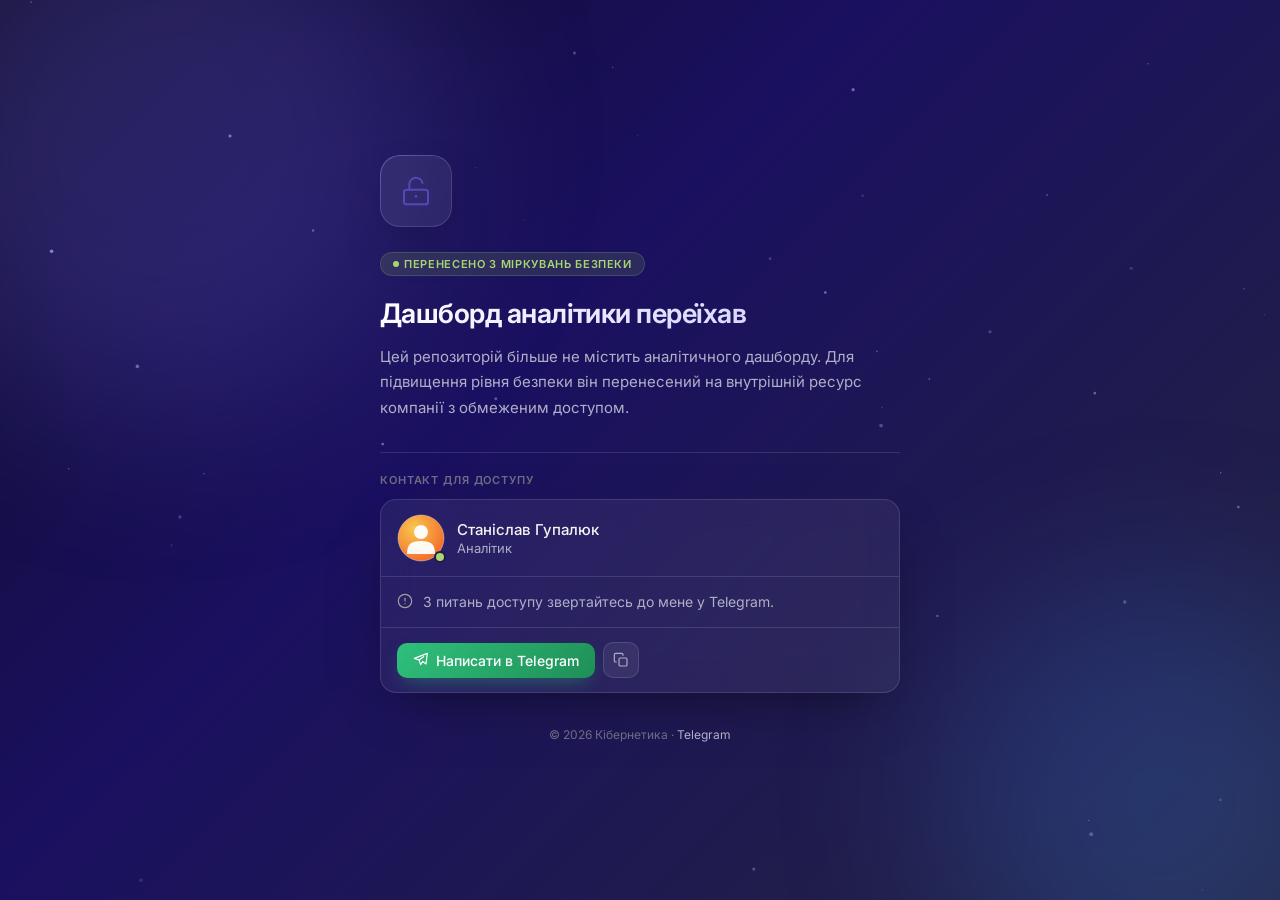
==== index.html @ 585a3555 "Split project into index.html, styles.css, main.js; improve visuals Add particle background, entranc" ====
<!DOCTYPE html>
<html lang="uk">
<head>
  <meta charset="UTF-8" />
  <meta name="viewport" content="width=device-width, initial-scale=1.0" />
  <title>Кібернетика — Аналітичний дашборд</title>
  <meta name="description" content="Аналітичний дашборд перенесено на внутрішній ресурс компанії з обмеженим доступом. З питань доступу звертайтесь у Telegram." />
  <meta property="og:title" content="Кібернетика — Аналітичний дашборд" />
  <meta property="og:description" content="Дашборд перенесено з міркувань безпеки. Контакт для доступу — у Telegram." />
  <meta property="og:type" content="website" />
  <meta name="theme-color" content="#1a1060" />
  <link rel="icon" href="data:image/svg+xml,%3Csvg xmlns='http://www.w3.org/2000/svg' viewBox='0 0 24 24' fill='none' stroke='%237c6ff7' stroke-width='2' stroke-linecap='round' stroke-linejoin='round'%3E%3Crect x='3' y='11' width='18' height='11' rx='2'/%3E%3Cpath d='M7 11V7a5 5 0 0 1 9.9-1'/%3E%3Ccircle cx='12' cy='16' r='1' fill='%237c6ff7' stroke='none'/%3E%3C/svg%3E" />
  <link rel="preconnect" href="https://fonts.googleapis.com" />
  <link rel="preconnect" href="https://fonts.gstatic.com" crossorigin />
  <link href="https://fonts.googleapis.com/css2?family=Inter:wght@400;500;600;700&display=swap" rel="stylesheet" />
  <link rel="stylesheet" href="styles.css" />
</head>
<body>
  <canvas id="bg-canvas" aria-hidden="true"></canvas>

  <div class="page">

    <div class="icon-wrap reveal">
      <svg width="32" height="32" viewBox="0 0 24 24" fill="none" stroke="#534ab7" stroke-width="1.5" stroke-linecap="round" stroke-linejoin="round">
        <rect x="3" y="11" width="18" height="11" rx="2"/>
        <path d="M7 11V7a5 5 0 0 1 9.9-1"/>
        <circle cx="12" cy="16" r="1" fill="#534ab7" stroke="none"/>
      </svg>
    </div>

    <div class="badge reveal">
      <span class="pulse-dot" aria-hidden="true"></span>
      Перенесено з міркувань безпеки
    </div>

    <h1 class="reveal">Дашборд аналітики переїхав</h1>

    <p class="description reveal">
      Цей репозиторій більше не містить аналітичного дашборду.
      Для підвищення рівня безпеки він перенесений на внутрішній ресурс компанії
      з обмеженим доступом.
    </p>

    <hr class="divider reveal" />

    <p class="section-label reveal">Контакт для доступу</p>

    <div class="card reveal">
      <div class="card-row">
        <div class="avatar">
          <svg width="48" height="48" viewBox="0 0 48 48" xmlns="http://www.w3.org/2000/svg">
            <defs>
              <radialGradient id="av-bg" cx="35%" cy="30%" r="70%">
                <stop offset="0%" stop-color="#f9c74f"/>
                <stop offset="100%" stop-color="#f3722c"/>
              </radialGradient>
            </defs>
            <circle cx="24" cy="24" r="23" fill="url(#av-bg)"/>
            <circle cx="24" cy="24" r="23" fill="none" stroke="rgba(255,255,255,0.35)" stroke-width="1"/>
            <!-- голова -->
            <circle cx="24" cy="18" r="7" fill="white" fill-opacity="0.95"/>
            <!-- тело -->
            <path d="M10 40 C10 30 14 27 24 27 C34 27 38 30 38 40" fill="white" fill-opacity="0.95"/>
          </svg>
          <span class="status-dot" aria-hidden="true" title="Онлайн"></span>
        </div>
        <div>
          <div class="card-row-name">Станіслав Гупалюк</div>
          <div class="card-row-sub">Аналітик</div>
        </div>
      </div>
      <div class="card-row">
        <div class="card-info">
          <svg width="16" height="16" viewBox="0 0 24 24" fill="none" stroke="#a0a09a" stroke-width="1.75" stroke-linecap="round" stroke-linejoin="round">
            <circle cx="12" cy="12" r="10"/>
            <line x1="12" y1="8" x2="12" y2="12"/>
            <line x1="12" y1="16" x2="12.01" y2="16"/>
          </svg>
          <p>З питань доступу звертайтесь до мене у Telegram.</p>
        </div>
      </div>
      <div class="card-row">
        <div class="actions-row">
          <a class="tg-link" href="https://t.me/+380636496923" target="_blank" rel="noopener">
            <svg width="16" height="16" viewBox="0 0 24 24" fill="none" stroke="currentColor" stroke-width="1.75" stroke-linecap="round" stroke-linejoin="round">
              <path d="M21.5 2L2 9.5l7 2.5 2.5 7 3-5 5 4z"/>
              <line x1="9" y1="12" x2="16" y2="7"/>
            </svg>
            Написати в Telegram
          </a>
          <button class="copy-btn" id="copyBtn" type="button" data-copy="https://t.me/+380636496923" aria-label="Скопіювати посилання на Telegram" title="Скопіювати посилання">
            <svg width="16" height="16" viewBox="0 0 24 24" fill="none" stroke="currentColor" stroke-width="1.75" stroke-linecap="round" stroke-linejoin="round">
              <rect x="9" y="9" width="12" height="12" rx="2"/>
              <path d="M5 15H4a2 2 0 0 1-2-2V4a2 2 0 0 1 2-2h9a2 2 0 0 1 2 2v1"/>
            </svg>
          </button>
        </div>
      </div>
    </div>

    <p class="footer reveal">
      © <span id="year"></span> Кібернетика · <a href="https://t.me/+380636496923" target="_blank" rel="noopener">Telegram</a>
    </p>

  </div>

  <div class="toast" id="toast" role="status" aria-live="polite"></div>

  <script src="main.js"></script>
</body>
</html>
---- styles.css ----
*, *::before, *::after { box-sizing: border-box; margin: 0; padding: 0; }

:root {
  --bg: transparent;
  --surface: rgba(255,255,255,0.07);
  --surface-hover: rgba(255,255,255,0.1);
  --border: rgba(255,255,255,0.12);
  --border-strong: rgba(255,255,255,0.2);
  --text-primary: #f5f4ef;
  --text-secondary: #b0afc8;
  --text-muted: #6e6d85;
  --green-bg: rgba(151, 196, 89, 0.15);
  --green-text: #a8d672;
  --blue-bg: rgba(133, 183, 235, 0.15);
  --blue-text: #85b7eb;
  --accent: #7c6ff7;
  --accent-2: #3b82f6;
  --shadow: 0 20px 50px -20px rgba(0,0,0,0.5);
}

html {
  scroll-behavior: smooth;
}

body {
  font-family: 'Inter', -apple-system, BlinkMacSystemFont, 'Segoe UI', system-ui, sans-serif;
  background: #0f0c29;
  background: linear-gradient(135deg, #0f0c29 0%, #1a1060 40%, #24243e 100%);
  color: var(--text-primary);
  min-height: 100vh;
  display: flex;
  align-items: center;
  justify-content: center;
  padding: 2rem 1rem;
  position: relative;
  overflow-x: hidden;
}

::selection {
  background: var(--accent);
  color: #fff;
}

/* Scrollbar */
::-webkit-scrollbar { width: 10px; }
::-webkit-scrollbar-track { background: transparent; }
::-webkit-scrollbar-thumb {
  background: rgba(255,255,255,0.15);
  border-radius: 10px;
}
::-webkit-scrollbar-thumb:hover { background: rgba(255,255,255,0.25); }

/* Particle canvas background */
#bg-canvas {
  position: fixed;
  inset: 0;
  width: 100%;
  height: 100%;
  z-index: 0;
  pointer-events: none;
}

body::before, body::after {
  content: '';
  position: fixed;
  border-radius: 50%;
  filter: blur(90px);
  opacity: 0.22;
  animation: float 14s ease-in-out infinite alternate;
  pointer-events: none;
  z-index: 0;
}
body::before {
  width: 560px; height: 560px;
  background: #7c6ff7;
  top: -140px; left: -120px;
}
body::after {
  width: 440px; height: 440px;
  background: #3b82f6;
  bottom: -120px; right: -100px;
  animation-delay: -7s;
}

@keyframes float {
  from { transform: translate(0, 0) scale(1); }
  to   { transform: translate(30px, 20px) scale(1.1); }
}

.page {
  width: 100%;
  max-width: 520px;
  position: relative;
  z-index: 1;
}

/* Reveal-on-load animation */
.reveal {
  opacity: 0;
  transform: translateY(14px);
  animation: reveal-in 0.7s cubic-bezier(0.16, 1, 0.3, 1) forwards;
}
@keyframes reveal-in {
  to { opacity: 1; transform: translateY(0); }
}

.tg-link {
  display: inline-flex;
  align-items: center;
  gap: 7px;
  font-size: 14px;
  font-weight: 500;
  color: #fff;
  text-decoration: none;
  background: #29a86e;
  background: linear-gradient(135deg, #2fc07c 0%, #1f8f57 100%);
  border-radius: 10px;
  padding: 9px 16px;
  transition: transform 0.15s ease, box-shadow 0.15s ease, opacity 0.15s ease;
  box-shadow: 0 8px 20px -8px rgba(41, 168, 110, 0.6);
}
.tg-link:hover {
  transform: translateY(-1px);
  box-shadow: 0 10px 24px -8px rgba(41, 168, 110, 0.75);
}
.tg-link:active { transform: translateY(0); }

.actions-row {
  display: flex;
  align-items: center;
  gap: 8px;
}

.copy-btn {
  display: inline-flex;
  align-items: center;
  justify-content: center;
  width: 36px;
  height: 36px;
  border-radius: 10px;
  border: 1px solid var(--border);
  background: var(--surface);
  color: var(--text-secondary);
  cursor: pointer;
  transition: background 0.15s ease, color 0.15s ease, transform 0.15s ease, border-color 0.15s ease;
}
.copy-btn:hover {
  background: var(--surface-hover);
  color: var(--text-primary);
  border-color: var(--border-strong);
}
.copy-btn:active { transform: scale(0.94); }
.copy-btn svg { display: block; }
.copy-btn.copied { color: var(--green-text); border-color: rgba(168, 214, 114, 0.4); }

/* Icon */
.icon-wrap {
  width: 72px;
  height: 72px;
  border-radius: 20px;
  background: var(--surface);
  border: 1px solid var(--border);
  display: flex;
  align-items: center;
  justify-content: center;
  margin-bottom: 1.5rem;
  box-shadow: var(--shadow);
  position: relative;
}
.icon-wrap::after {
  content: '';
  position: absolute;
  inset: -1px;
  border-radius: 20px;
  padding: 1px;
  background: linear-gradient(135deg, rgba(124,111,247,0.5), transparent 60%);
  -webkit-mask: linear-gradient(#fff 0 0) content-box, linear-gradient(#fff 0 0);
  -webkit-mask-composite: xor;
  mask-composite: exclude;
  pointer-events: none;
}
.icon-wrap svg { display: block; }

/* Badge */
.badge {
  display: inline-flex;
  align-items: center;
  gap: 5px;
  font-size: 11px;
  font-weight: 600;
  letter-spacing: 0.06em;
  text-transform: uppercase;
  color: var(--green-text);
  background: var(--green-bg);
  border: 1px solid rgba(168, 214, 114, 0.18);
  border-radius: 20px;
  padding: 4px 12px;
  margin-bottom: 1.25rem;
}
.badge svg { flex-shrink: 0; }
.badge .pulse-dot {
  width: 6px;
  height: 6px;
  border-radius: 50%;
  background: var(--green-text);
  box-shadow: 0 0 0 rgba(168, 214, 114, 0.6);
  animation: pulse 2s infinite;
  flex-shrink: 0;
}
@keyframes pulse {
  0%   { box-shadow: 0 0 0 0 rgba(168, 214, 114, 0.55); }
  70%  { box-shadow: 0 0 0 6px rgba(168, 214, 114, 0); }
  100% { box-shadow: 0 0 0 0 rgba(168, 214, 114, 0); }
}

h1 {
  font-size: 27px;
  font-weight: 650;
  line-height: 1.3;
  letter-spacing: -0.02em;
  color: var(--text-primary);
  margin-bottom: 0.75rem;
  background: linear-gradient(135deg, #ffffff 0%, #c9c6ff 100%);
  -webkit-background-clip: text;
  background-clip: text;
  -webkit-text-fill-color: transparent;
}

.description {
  font-size: 15px;
  line-height: 1.7;
  color: var(--text-secondary);
  margin-bottom: 2rem;
}

/* Divider */
.divider {
  border: none;
  border-top: 1px solid var(--border);
  margin-bottom: 1.25rem;
}

.section-label {
  font-size: 11px;
  font-weight: 600;
  letter-spacing: 0.08em;
  text-transform: uppercase;
  color: var(--text-muted);
  margin-bottom: 0.75rem;
}

/* Contact card */
.card {
  background: rgba(255,255,255,0.06);
  border: 1px solid rgba(255,255,255,0.12);
  border-radius: 16px;
  overflow: hidden;
  backdrop-filter: blur(16px);
  -webkit-backdrop-filter: blur(16px);
  box-shadow: var(--shadow);
  transition: border-color 0.2s ease, transform 0.2s ease;
}
.card:hover {
  border-color: var(--border-strong);
}

.card-row {
  display: flex;
  align-items: center;
  gap: 12px;
  padding: 14px 16px;
  border-bottom: 1px solid var(--border);
}
.card-row:last-child { border-bottom: none; }

.avatar {
  width: 48px;
  height: 48px;
  border-radius: 50%;
  background: transparent;
  font-size: 13px;
  font-weight: 600;
  display: flex;
  align-items: center;
  justify-content: center;
  flex-shrink: 0;
  position: relative;
}
.avatar .status-dot {
  position: absolute;
  bottom: -1px;
  right: -1px;
  width: 12px;
  height: 12px;
  border-radius: 50%;
  background: var(--green-text);
  border: 2px solid #201a4a;
}

.card-row-name {
  font-size: 15px;
  font-weight: 500;
  color: var(--text-primary);
  line-height: 1.3;
}
.card-row-sub {
  font-size: 13px;
  color: var(--text-secondary);
  margin-top: 1px;
}

.card-info {
  display: flex;
  align-items: flex-start;
  gap: 10px;
}
.card-info svg { flex-shrink: 0; margin-top: 2px; }
.card-info p {
  font-size: 14px;
  line-height: 1.6;
  color: var(--text-secondary);
}

/* Footer */
.footer {
  margin-top: 2rem;
  font-size: 12px;
  color: var(--text-muted);
  text-align: center;
  line-height: 1.6;
}
.footer a {
  color: var(--text-secondary);
  text-decoration: none;
  border-bottom: 1px solid transparent;
  transition: color 0.15s ease, border-color 0.15s ease;
}
.footer a:hover {
  color: var(--text-primary);
  border-color: var(--border-strong);
}

/* Toast */
.toast {
  position: fixed;
  left: 50%;
  bottom: 28px;
  transform: translate(-50%, 16px);
  background: rgba(20, 16, 50, 0.95);
  border: 1px solid var(--border-strong);
  color: var(--text-primary);
  font-size: 13px;
  font-weight: 500;
  padding: 10px 18px;
  border-radius: 12px;
  box-shadow: var(--shadow);
  opacity: 0;
  pointer-events: none;
  transition: opacity 0.25s ease, transform 0.25s ease;
  z-index: 10;
  display: flex;
  align-items: center;
  gap: 8px;
}
.toast.visible {
  opacity: 1;
  transform: translate(-50%, 0);
}

@media (max-width: 420px) {
  h1 { font-size: 23px; }
  .description { font-size: 14px; }
}

@media (prefers-reduced-motion: reduce) {
  html { scroll-behavior: auto; }
  *, *::before, *::after {
    animation-duration: 0.001ms !important;
    animation-iteration-count: 1 !important;
    transition-duration: 0.001ms !important;
  }
}
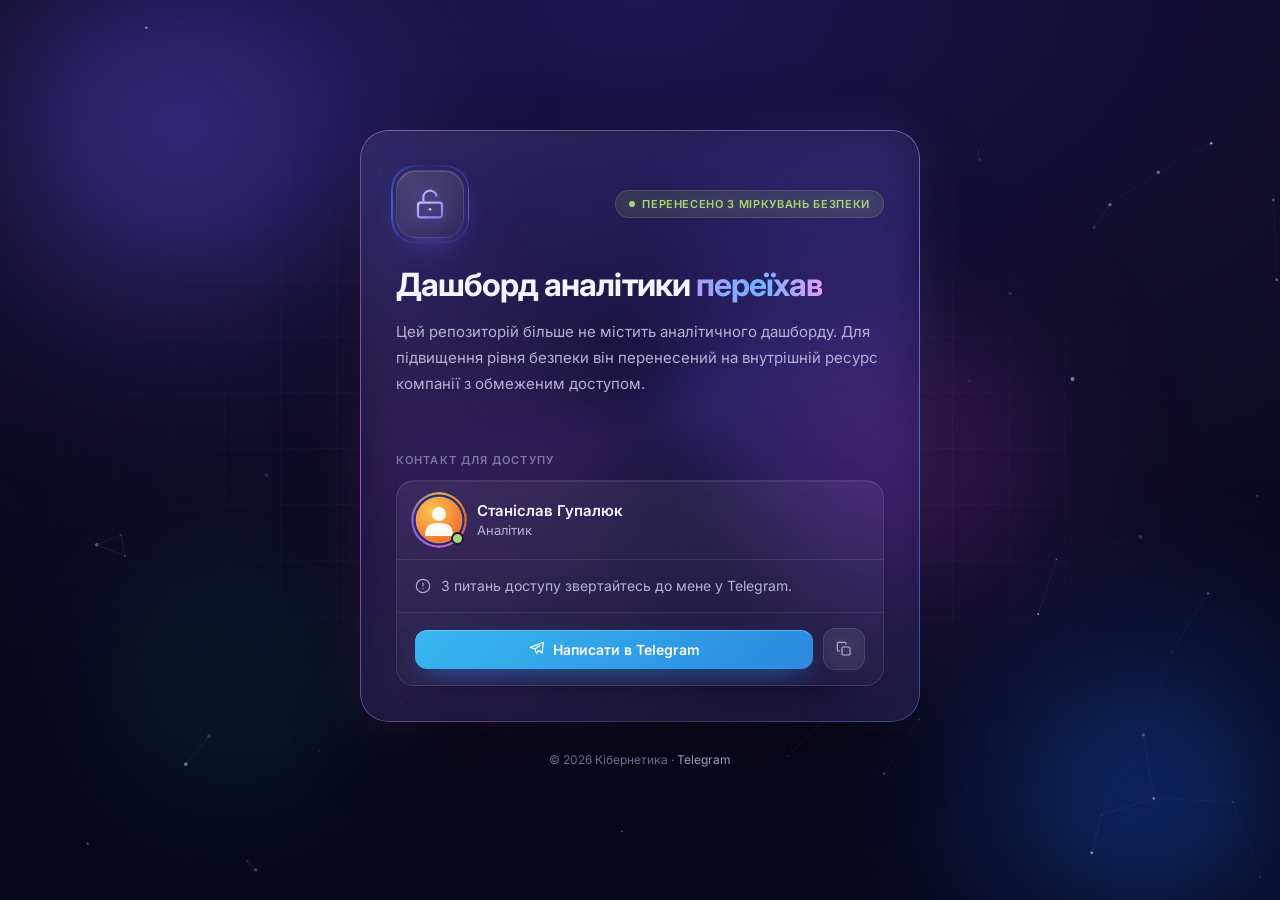
==== commit 393bd8cb: "Redesign with glassmorphism, aurora background and animations Co-Authored-By: Claude Opus 5 <noreply" ====
--- a/index.html
+++ b/index.html
@@ -8,7 +8,7 @@
   <meta property="og:title" content="Кібернетика — Аналітичний дашборд" />
   <meta property="og:description" content="Дашборд перенесено з міркувань безпеки. Контакт для доступу — у Telegram." />
   <meta property="og:type" content="website" />
-  <meta name="theme-color" content="#1a1060" />
+  <meta name="theme-color" content="#0b0920" />
   <link rel="icon" href="data:image/svg+xml,%3Csvg xmlns='http://www.w3.org/2000/svg' viewBox='0 0 24 24' fill='none' stroke='%237c6ff7' stroke-width='2' stroke-linecap='round' stroke-linejoin='round'%3E%3Crect x='3' y='11' width='18' height='11' rx='2'/%3E%3Cpath d='M7 11V7a5 5 0 0 1 9.9-1'/%3E%3Ccircle cx='12' cy='16' r='1' fill='%237c6ff7' stroke='none'/%3E%3C/svg%3E" />
   <link rel="preconnect" href="https://fonts.googleapis.com" />
   <link rel="preconnect" href="https://fonts.gstatic.com" crossorigin />
@@ -16,95 +16,126 @@
   <link rel="stylesheet" href="styles.css" />
 </head>
 <body>
+  <!-- Animated background layers -->
+  <div class="aurora" aria-hidden="true">
+    <span class="blob blob-1"></span>
+    <span class="blob blob-2"></span>
+    <span class="blob blob-3"></span>
+    <span class="blob blob-4"></span>
+  </div>
+  <div class="grid-overlay" aria-hidden="true"></div>
   <canvas id="bg-canvas" aria-hidden="true"></canvas>
+  <div class="cursor-glow" id="cursorGlow" aria-hidden="true"></div>
+  <div class="noise" aria-hidden="true"></div>
 
-  <div class="page">
+  <main class="page">
+    <div class="glass-panel reveal" id="panel">
+      <div class="panel-spotlight" aria-hidden="true"></div>
+      <div class="panel-content">
 
-    <div class="icon-wrap reveal">
-      <svg width="32" height="32" viewBox="0 0 24 24" fill="none" stroke="#534ab7" stroke-width="1.5" stroke-linecap="round" stroke-linejoin="round">
-        <rect x="3" y="11" width="18" height="11" rx="2"/>
-        <path d="M7 11V7a5 5 0 0 1 9.9-1"/>
-        <circle cx="12" cy="16" r="1" fill="#534ab7" stroke="none"/>
-      </svg>
-    </div>
+        <div class="panel-head">
+          <div class="icon-wrap reveal">
+            <span class="icon-ring" aria-hidden="true"></span>
+            <svg class="lock" width="32" height="32" viewBox="0 0 24 24" fill="none" stroke="url(#lock-grad)" stroke-width="1.6" stroke-linecap="round" stroke-linejoin="round">
+              <defs>
+                <linearGradient id="lock-grad" x1="0" y1="0" x2="1" y2="1">
+                  <stop offset="0%" stop-color="#c9c3ff"/>
+                  <stop offset="100%" stop-color="#7c6ff7"/>
+                </linearGradient>
+              </defs>
+              <rect x="3" y="11" width="18" height="11" rx="2"/>
+              <path class="lock-shackle" d="M7 11V7a5 5 0 0 1 9.9-1"/>
+              <circle cx="12" cy="16" r="1" fill="#c9c3ff" stroke="none"/>
+            </svg>
+          </div>
 
-    <div class="badge reveal">
-      <span class="pulse-dot" aria-hidden="true"></span>
-      Перенесено з міркувань безпеки
-    </div>
+          <div class="badge reveal">
+            <span class="pulse-dot" aria-hidden="true"></span>
+            Перенесено з міркувань безпеки
+          </div>
+        </div>
 
-    <h1 class="reveal">Дашборд аналітики переїхав</h1>
+        <h1 class="reveal">Дашборд аналітики <span class="gradient-text">переїхав</span></h1>
 
-    <p class="description reveal">
-      Цей репозиторій більше не містить аналітичного дашборду.
-      Для підвищення рівня безпеки він перенесений на внутрішній ресурс компанії
-      з обмеженим доступом.
-    </p>
+        <p class="description reveal">
+          Цей репозиторій більше не містить аналітичного дашборду.
+          Для підвищення рівня безпеки він перенесений на внутрішній ресурс компанії
+          з обмеженим доступом.
+        </p>
 
-    <hr class="divider reveal" />
+        <div class="divider reveal" aria-hidden="true"></div>
 
-    <p class="section-label reveal">Контакт для доступу</p>
+        <p class="section-label reveal">Контакт для доступу</p>
 
-    <div class="card reveal">
-      <div class="card-row">
-        <div class="avatar">
-          <svg width="48" height="48" viewBox="0 0 48 48" xmlns="http://www.w3.org/2000/svg">
-            <defs>
-              <radialGradient id="av-bg" cx="35%" cy="30%" r="70%">
-                <stop offset="0%" stop-color="#f9c74f"/>
-                <stop offset="100%" stop-color="#f3722c"/>
-              </radialGradient>
-            </defs>
-            <circle cx="24" cy="24" r="23" fill="url(#av-bg)"/>
-            <circle cx="24" cy="24" r="23" fill="none" stroke="rgba(255,255,255,0.35)" stroke-width="1"/>
-            <!-- голова -->
-            <circle cx="24" cy="18" r="7" fill="white" fill-opacity="0.95"/>
-            <!-- тело -->
-            <path d="M10 40 C10 30 14 27 24 27 C34 27 38 30 38 40" fill="white" fill-opacity="0.95"/>
-          </svg>
-          <span class="status-dot" aria-hidden="true" title="Онлайн"></span>
+        <div class="card reveal">
+          <div class="card-row">
+            <div class="avatar">
+              <span class="avatar-ring" aria-hidden="true"></span>
+              <svg width="48" height="48" viewBox="0 0 48 48" xmlns="http://www.w3.org/2000/svg">
+                <defs>
+                  <radialGradient id="av-bg" cx="35%" cy="30%" r="70%">
+                    <stop offset="0%" stop-color="#f9c74f"/>
+                    <stop offset="100%" stop-color="#f3722c"/>
+                  </radialGradient>
+                </defs>
+                <circle cx="24" cy="24" r="23" fill="url(#av-bg)"/>
+                <circle cx="24" cy="24" r="23" fill="none" stroke="rgba(255,255,255,0.35)" stroke-width="1"/>
+                <!-- голова -->
+                <circle cx="24" cy="18" r="7" fill="white" fill-opacity="0.95"/>
+                <!-- тело -->
+                <path d="M10 40 C10 30 14 27 24 27 C34 27 38 30 38 40" fill="white" fill-opacity="0.95"/>
+              </svg>
+              <span class="status-dot" aria-hidden="true" title="Онлайн"></span>
+            </div>
+            <div>
+              <div class="card-row-name">Станіслав Гупалюк</div>
+              <div class="card-row-sub">Аналітик</div>
+            </div>
+          </div>
+          <div class="card-row">
+            <div class="card-info">
+              <svg width="16" height="16" viewBox="0 0 24 24" fill="none" stroke="#a9a4d6" stroke-width="1.75" stroke-linecap="round" stroke-linejoin="round">
+                <circle cx="12" cy="12" r="10"/>
+                <line x1="12" y1="8" x2="12" y2="12"/>
+                <line x1="12" y1="16" x2="12.01" y2="16"/>
+              </svg>
+              <p>З питань доступу звертайтесь до мене у Telegram.</p>
+            </div>
+          </div>
+          <div class="card-row">
+            <div class="actions-row">
+              <a class="tg-link" href="https://t.me/+380636496923" target="_blank" rel="noopener">
+                <svg width="16" height="16" viewBox="0 0 24 24" fill="none" stroke="currentColor" stroke-width="1.75" stroke-linecap="round" stroke-linejoin="round">
+                  <path d="M21.5 2L2 9.5l7 2.5 2.5 7 3-5 5 4z"/>
+                  <line x1="9" y1="12" x2="16" y2="7"/>
+                </svg>
+                Написати в Telegram
+              </a>
+              <button class="copy-btn" id="copyBtn" type="button" data-copy="https://t.me/+380636496923" aria-label="Скопіювати посилання на Telegram" title="Скопіювати посилання">
+                <svg class="icon-copy" width="16" height="16" viewBox="0 0 24 24" fill="none" stroke="currentColor" stroke-width="1.75" stroke-linecap="round" stroke-linejoin="round">
+                  <rect x="9" y="9" width="12" height="12" rx="2"/>
+                  <path d="M5 15H4a2 2 0 0 1-2-2V4a2 2 0 0 1 2-2h9a2 2 0 0 1 2 2v1"/>
+                </svg>
+                <svg class="icon-check" width="16" height="16" viewBox="0 0 24 24" fill="none" stroke="currentColor" stroke-width="2" stroke-linecap="round" stroke-linejoin="round">
+                  <polyline points="20 6 9 17 4 12"/>
+                </svg>
+              </button>
+            </div>
+          </div>
         </div>
-        <div>
-          <div class="card-row-name">Станіслав Гупалюк</div>
-          <div class="card-row-sub">Аналітик</div>
-        </div>
-      </div>
-      <div class="card-row">
-        <div class="card-info">
-          <svg width="16" height="16" viewBox="0 0 24 24" fill="none" stroke="#a0a09a" stroke-width="1.75" stroke-linecap="round" stroke-linejoin="round">
-            <circle cx="12" cy="12" r="10"/>
-            <line x1="12" y1="8" x2="12" y2="12"/>
-            <line x1="12" y1="16" x2="12.01" y2="16"/>
-          </svg>
-          <p>З питань доступу звертайтесь до мене у Telegram.</p>
-        </div>
-      </div>
-      <div class="card-row">
-        <div class="actions-row">
-          <a class="tg-link" href="https://t.me/+380636496923" target="_blank" rel="noopener">
-            <svg width="16" height="16" viewBox="0 0 24 24" fill="none" stroke="currentColor" stroke-width="1.75" stroke-linecap="round" stroke-linejoin="round">
-              <path d="M21.5 2L2 9.5l7 2.5 2.5 7 3-5 5 4z"/>
-              <line x1="9" y1="12" x2="16" y2="7"/>
-            </svg>
-            Написати в Telegram
-          </a>
-          <button class="copy-btn" id="copyBtn" type="button" data-copy="https://t.me/+380636496923" aria-label="Скопіювати посилання на Telegram" title="Скопіювати посилання">
-            <svg width="16" height="16" viewBox="0 0 24 24" fill="none" stroke="currentColor" stroke-width="1.75" stroke-linecap="round" stroke-linejoin="round">
-              <rect x="9" y="9" width="12" height="12" rx="2"/>
-              <path d="M5 15H4a2 2 0 0 1-2-2V4a2 2 0 0 1 2-2h9a2 2 0 0 1 2 2v1"/>
-            </svg>
-          </button>
-        </div>
+
       </div>
     </div>
 
     <p class="footer reveal">
       © <span id="year"></span> Кібернетика · <a href="https://t.me/+380636496923" target="_blank" rel="noopener">Telegram</a>
     </p>
+  </main>
 
+  <div class="toast" id="toast" role="status" aria-live="polite">
+    <svg width="16" height="16" viewBox="0 0 24 24" fill="none" stroke="currentColor" stroke-width="2" stroke-linecap="round" stroke-linejoin="round" aria-hidden="true"><polyline points="20 6 9 17 4 12"/></svg>
+    <span class="toast-text"></span>
   </div>
-
-  <div class="toast" id="toast" role="status" aria-live="polite"></div>
 
   <script src="main.js"></script>
 </body>
--- a/styles.css
+++ b/styles.css
@@ -1,56 +1,120 @@
 *, *::before, *::after { box-sizing: border-box; margin: 0; padding: 0; }
 
+@property --angle {
+  syntax: '<angle>';
+  initial-value: 0deg;
+  inherits: false;
+}
+
 :root {
-  --bg: transparent;
-  --surface: rgba(255,255,255,0.07);
+  --bg-0: #07061a;
+  --bg-1: #0f0c29;
+  --surface: rgba(255,255,255,0.05);
   --surface-hover: rgba(255,255,255,0.1);
-  --border: rgba(255,255,255,0.12);
-  --border-strong: rgba(255,255,255,0.2);
-  --text-primary: #f5f4ef;
-  --text-secondary: #b0afc8;
-  --text-muted: #6e6d85;
-  --green-bg: rgba(151, 196, 89, 0.15);
+  --glass: rgba(22, 18, 58, 0.38);
+  --border: rgba(255,255,255,0.1);
+  --border-strong: rgba(255,255,255,0.22);
+  --text-primary: #f5f4ff;
+  --text-secondary: #b4b1d4;
+  --text-muted: #7a77a0;
+  --green-bg: rgba(151, 196, 89, 0.12);
   --green-text: #a8d672;
-  --blue-bg: rgba(133, 183, 235, 0.15);
-  --blue-text: #85b7eb;
   --accent: #7c6ff7;
   --accent-2: #3b82f6;
-  --shadow: 0 20px 50px -20px rgba(0,0,0,0.5);
-}
-
-html {
-  scroll-behavior: smooth;
-}
+  --accent-3: #d46ff7;
+  --shadow: 0 30px 80px -30px rgba(0,0,0,0.7);
+  --ease-out: cubic-bezier(0.16, 1, 0.3, 1);
+  --ease-spring: cubic-bezier(0.34, 1.56, 0.64, 1);
+}
+
+html { scroll-behavior: smooth; }
 
 body {
   font-family: 'Inter', -apple-system, BlinkMacSystemFont, 'Segoe UI', system-ui, sans-serif;
-  background: #0f0c29;
-  background: linear-gradient(135deg, #0f0c29 0%, #1a1060 40%, #24243e 100%);
+  background: var(--bg-0);
+  background: radial-gradient(120% 90% at 50% 0%, #1a1450 0%, var(--bg-1) 45%, var(--bg-0) 100%);
   color: var(--text-primary);
   min-height: 100vh;
+  min-height: 100dvh;
   display: flex;
   align-items: center;
   justify-content: center;
   padding: 2rem 1rem;
   position: relative;
   overflow-x: hidden;
-}
-
-::selection {
-  background: var(--accent);
-  color: #fff;
-}
-
-/* Scrollbar */
+  -webkit-font-smoothing: antialiased;
+}
+
+::selection { background: var(--accent); color: #fff; }
+
 ::-webkit-scrollbar { width: 10px; }
 ::-webkit-scrollbar-track { background: transparent; }
-::-webkit-scrollbar-thumb {
-  background: rgba(255,255,255,0.15);
-  border-radius: 10px;
-}
+::-webkit-scrollbar-thumb { background: rgba(255,255,255,0.15); border-radius: 10px; }
 ::-webkit-scrollbar-thumb:hover { background: rgba(255,255,255,0.25); }
 
-/* Particle canvas background */
+/* ───────── Background layers ───────── */
+
+.aurora {
+  position: fixed;
+  inset: 0;
+  z-index: 0;
+  overflow: hidden;
+  pointer-events: none;
+  filter: blur(80px) saturate(140%);
+}
+.blob {
+  position: absolute;
+  border-radius: 50%;
+  opacity: 0.5;
+  mix-blend-mode: screen;
+  will-change: transform;
+}
+.blob-1 {
+  width: 46vmax; height: 46vmax;
+  background: radial-gradient(circle, #6d5ef5 0%, transparent 65%);
+  top: -14vmax; left: -10vmax;
+  animation: drift-1 22s ease-in-out infinite alternate;
+}
+.blob-2 {
+  width: 40vmax; height: 40vmax;
+  background: radial-gradient(circle, #2f6ff0 0%, transparent 65%);
+  bottom: -14vmax; right: -10vmax;
+  animation: drift-2 26s ease-in-out infinite alternate;
+}
+.blob-3 {
+  width: 30vmax; height: 30vmax;
+  background: radial-gradient(circle, #c05ce8 0%, transparent 65%);
+  top: 30%; left: 55%;
+  opacity: 0.35;
+  animation: drift-3 30s ease-in-out infinite alternate;
+}
+.blob-4 {
+  width: 26vmax; height: 26vmax;
+  background: radial-gradient(circle, #1fb58a 0%, transparent 65%);
+  bottom: 5%; left: 5%;
+  opacity: 0.18;
+  animation: drift-4 34s ease-in-out infinite alternate;
+}
+@keyframes drift-1 { to { transform: translate(18vw, 14vh) scale(1.15); } }
+@keyframes drift-2 { to { transform: translate(-16vw, -12vh) scale(1.2); } }
+@keyframes drift-3 { to { transform: translate(-30vw, -20vh) scale(0.85); } }
+@keyframes drift-4 { to { transform: translate(20vw, -25vh) scale(1.25); } }
+
+.grid-overlay {
+  position: fixed;
+  inset: 0;
+  z-index: 0;
+  pointer-events: none;
+  background-image:
+    linear-gradient(rgba(255,255,255,0.035) 1px, transparent 1px),
+    linear-gradient(90deg, rgba(255,255,255,0.035) 1px, transparent 1px);
+  background-size: 56px 56px;
+  -webkit-mask-image: radial-gradient(ellipse 70% 60% at 50% 50%, #000 20%, transparent 75%);
+  mask-image: radial-gradient(ellipse 70% 60% at 50% 50%, #000 20%, transparent 75%);
+  animation: grid-pan 40s linear infinite;
+}
+@keyframes grid-pan { to { background-position: 56px 56px, 56px 56px; } }
+
 #bg-canvas {
   position: fixed;
   inset: 0;
@@ -60,253 +124,352 @@
   pointer-events: none;
 }
 
-body::before, body::after {
-  content: '';
+.cursor-glow {
   position: fixed;
+  top: 0; left: 0;
+  width: 520px; height: 520px;
+  margin: -260px 0 0 -260px;
   border-radius: 50%;
-  filter: blur(90px);
-  opacity: 0.22;
-  animation: float 14s ease-in-out infinite alternate;
+  background: radial-gradient(circle, rgba(124,111,247,0.16) 0%, transparent 60%);
   pointer-events: none;
   z-index: 0;
-}
-body::before {
-  width: 560px; height: 560px;
-  background: #7c6ff7;
-  top: -140px; left: -120px;
-}
-body::after {
-  width: 440px; height: 440px;
-  background: #3b82f6;
-  bottom: -120px; right: -100px;
-  animation-delay: -7s;
-}
-
-@keyframes float {
-  from { transform: translate(0, 0) scale(1); }
-  to   { transform: translate(30px, 20px) scale(1.1); }
-}
+  opacity: 0;
+  transition: opacity 0.6s ease;
+  will-change: transform;
+}
+.cursor-glow.active { opacity: 1; }
+
+.noise {
+  position: fixed;
+  inset: 0;
+  z-index: 2;
+  pointer-events: none;
+  opacity: 0.06;
+  mix-blend-mode: overlay;
+  background-image: url("data:image/svg+xml,%3Csvg xmlns='http://www.w3.org/2000/svg' width='160' height='160'%3E%3Cfilter id='n'%3E%3CfeTurbulence type='fractalNoise' baseFrequency='0.9' numOctaves='3' stitchTiles='stitch'/%3E%3C/filter%3E%3Crect width='100%25' height='100%25' filter='url(%23n)'/%3E%3C/svg%3E");
+}
+
+/* ───────── Layout ───────── */
 
 .page {
   width: 100%;
-  max-width: 520px;
+  max-width: 560px;
   position: relative;
   z-index: 1;
-}
-
-/* Reveal-on-load animation */
-.reveal {
-  opacity: 0;
-  transform: translateY(14px);
-  animation: reveal-in 0.7s cubic-bezier(0.16, 1, 0.3, 1) forwards;
-}
-@keyframes reveal-in {
-  to { opacity: 1; transform: translateY(0); }
-}
-
-.tg-link {
-  display: inline-flex;
-  align-items: center;
-  gap: 7px;
-  font-size: 14px;
-  font-weight: 500;
-  color: #fff;
-  text-decoration: none;
-  background: #29a86e;
-  background: linear-gradient(135deg, #2fc07c 0%, #1f8f57 100%);
-  border-radius: 10px;
-  padding: 9px 16px;
-  transition: transform 0.15s ease, box-shadow 0.15s ease, opacity 0.15s ease;
-  box-shadow: 0 8px 20px -8px rgba(41, 168, 110, 0.6);
-}
-.tg-link:hover {
-  transform: translateY(-1px);
-  box-shadow: 0 10px 24px -8px rgba(41, 168, 110, 0.75);
-}
-.tg-link:active { transform: translateY(0); }
-
-.actions-row {
-  display: flex;
-  align-items: center;
-  gap: 8px;
-}
-
-.copy-btn {
-  display: inline-flex;
-  align-items: center;
-  justify-content: center;
-  width: 36px;
-  height: 36px;
-  border-radius: 10px;
-  border: 1px solid var(--border);
-  background: var(--surface);
-  color: var(--text-secondary);
-  cursor: pointer;
-  transition: background 0.15s ease, color 0.15s ease, transform 0.15s ease, border-color 0.15s ease;
-}
-.copy-btn:hover {
-  background: var(--surface-hover);
-  color: var(--text-primary);
-  border-color: var(--border-strong);
-}
-.copy-btn:active { transform: scale(0.94); }
-.copy-btn svg { display: block; }
-.copy-btn.copied { color: var(--green-text); border-color: rgba(168, 214, 114, 0.4); }
-
-/* Icon */
-.icon-wrap {
-  width: 72px;
-  height: 72px;
-  border-radius: 20px;
-  background: var(--surface);
-  border: 1px solid var(--border);
-  display: flex;
-  align-items: center;
-  justify-content: center;
-  margin-bottom: 1.5rem;
-  box-shadow: var(--shadow);
-  position: relative;
-}
-.icon-wrap::after {
+  perspective: 1400px;
+}
+
+/* ───────── Glass panel ───────── */
+
+.glass-panel {
+  --mx: 50%;
+  --my: 0%;
+  position: relative;
+  border-radius: 28px;
+  background: linear-gradient(160deg, rgba(255,255,255,0.09) 0%, rgba(255,255,255,0.02) 45%, rgba(255,255,255,0.05) 100%), var(--glass);
+  backdrop-filter: blur(28px) saturate(170%);
+  -webkit-backdrop-filter: blur(28px) saturate(170%);
+  box-shadow:
+    var(--shadow),
+    inset 0 1px 0 rgba(255,255,255,0.14),
+    inset 0 0 0 1px rgba(255,255,255,0.04);
+  transform-style: preserve-3d;
+  transition: transform 0.5s var(--ease-out);
+  will-change: transform;
+}
+
+/* Animated gradient border */
+.glass-panel::before {
   content: '';
   position: absolute;
-  inset: -1px;
-  border-radius: 20px;
+  inset: 0;
+  border-radius: inherit;
   padding: 1px;
-  background: linear-gradient(135deg, rgba(124,111,247,0.5), transparent 60%);
+  background: conic-gradient(from var(--angle),
+    rgba(255,255,255,0.08) 0deg,
+    rgba(124,111,247,0.9) 60deg,
+    rgba(59,130,246,0.6) 120deg,
+    rgba(255,255,255,0.08) 180deg,
+    rgba(212,111,247,0.7) 260deg,
+    rgba(255,255,255,0.08) 360deg);
   -webkit-mask: linear-gradient(#fff 0 0) content-box, linear-gradient(#fff 0 0);
   -webkit-mask-composite: xor;
   mask-composite: exclude;
-  pointer-events: none;
-}
-.icon-wrap svg { display: block; }
-
-/* Badge */
+  animation: spin-angle 8s linear infinite;
+  pointer-events: none;
+}
+/* Soft outer glow following the border */
+.glass-panel::after {
+  content: '';
+  position: absolute;
+  inset: -1px;
+  border-radius: inherit;
+  background: conic-gradient(from var(--angle), transparent 0deg, rgba(124,111,247,0.35) 70deg, transparent 150deg, rgba(212,111,247,0.25) 260deg, transparent 330deg);
+  filter: blur(24px);
+  opacity: 0.55;
+  z-index: -1;
+  animation: spin-angle 8s linear infinite;
+  pointer-events: none;
+}
+@keyframes spin-angle { to { --angle: 360deg; } }
+
+.panel-spotlight {
+  position: absolute;
+  inset: 0;
+  border-radius: inherit;
+  background: radial-gradient(420px circle at var(--mx) var(--my), rgba(255,255,255,0.09), transparent 45%);
+  opacity: 0;
+  transition: opacity 0.4s ease;
+  pointer-events: none;
+}
+.glass-panel:hover .panel-spotlight { opacity: 1; }
+
+.panel-content {
+  position: relative;
+  padding: 2.5rem 2.25rem 2.25rem;
+}
+
+.panel-head {
+  display: flex;
+  align-items: center;
+  justify-content: space-between;
+  gap: 1rem;
+  margin-bottom: 1.75rem;
+  flex-wrap: wrap;
+}
+
+/* ───────── Reveal ───────── */
+
+.reveal {
+  opacity: 0;
+  transform: translateY(16px) scale(0.98);
+  filter: blur(6px);
+  animation: reveal-in 0.9s var(--ease-out) forwards;
+}
+@keyframes reveal-in {
+  to { opacity: 1; transform: none; filter: blur(0); }
+}
+/* The panel itself reveals without blur so backdrop-filter stays crisp */
+.glass-panel.reveal {
+  filter: none;
+  transform: translateY(24px) scale(0.97);
+  animation-name: panel-in;
+}
+@keyframes panel-in {
+  to { opacity: 1; transform: none; }
+}
+
+/* ───────── Icon ───────── */
+
+.icon-wrap {
+  width: 68px;
+  height: 68px;
+  border-radius: 20px;
+  background: linear-gradient(145deg, rgba(255,255,255,0.1), rgba(255,255,255,0.02));
+  border: 1px solid var(--border);
+  display: flex;
+  align-items: center;
+  justify-content: center;
+  position: relative;
+  box-shadow: 0 12px 30px -12px rgba(124,111,247,0.6), inset 0 1px 0 rgba(255,255,255,0.15);
+  backdrop-filter: blur(10px);
+  -webkit-backdrop-filter: blur(10px);
+}
+.icon-ring {
+  position: absolute;
+  inset: -6px;
+  border-radius: 24px;
+  padding: 1.5px;
+  background: conic-gradient(from var(--angle), transparent 0deg, #7c6ff7 90deg, transparent 180deg, #3b82f6 270deg, transparent 360deg);
+  -webkit-mask: linear-gradient(#fff 0 0) content-box, linear-gradient(#fff 0 0);
+  -webkit-mask-composite: xor;
+  mask-composite: exclude;
+  animation: spin-angle 4s linear infinite;
+  opacity: 0.7;
+}
+.icon-wrap .lock {
+  display: block;
+  filter: drop-shadow(0 0 10px rgba(124,111,247,0.6));
+  animation: bob 4s ease-in-out infinite;
+}
+.lock-shackle {
+  transform-origin: 17px 11px;
+  transition: transform 0.5s var(--ease-spring);
+}
+.icon-wrap:hover .lock-shackle { transform: translateY(-2px) rotate(-12deg); }
+@keyframes bob {
+  0%, 100% { transform: translateY(0); }
+  50%      { transform: translateY(-3px); }
+}
+
+/* ───────── Badge ───────── */
+
 .badge {
   display: inline-flex;
   align-items: center;
-  gap: 5px;
+  gap: 7px;
   font-size: 11px;
   font-weight: 600;
   letter-spacing: 0.06em;
   text-transform: uppercase;
   color: var(--green-text);
   background: var(--green-bg);
-  border: 1px solid rgba(168, 214, 114, 0.18);
-  border-radius: 20px;
-  padding: 4px 12px;
-  margin-bottom: 1.25rem;
-}
-.badge svg { flex-shrink: 0; }
+  border: 1px solid rgba(168, 214, 114, 0.2);
+  border-radius: 999px;
+  padding: 6px 13px;
+  backdrop-filter: blur(8px);
+  -webkit-backdrop-filter: blur(8px);
+  position: relative;
+  overflow: hidden;
+}
+.badge::after {
+  content: '';
+  position: absolute;
+  top: 0; bottom: 0;
+  width: 40%;
+  left: -60%;
+  background: linear-gradient(90deg, transparent, rgba(255,255,255,0.18), transparent);
+  transform: skewX(-20deg);
+  animation: badge-shine 5s ease-in-out 1.5s infinite;
+}
+@keyframes badge-shine {
+  0%, 60% { left: -60%; }
+  100%    { left: 130%; }
+}
 .badge .pulse-dot {
   width: 6px;
   height: 6px;
   border-radius: 50%;
   background: var(--green-text);
-  box-shadow: 0 0 0 rgba(168, 214, 114, 0.6);
   animation: pulse 2s infinite;
   flex-shrink: 0;
 }
 @keyframes pulse {
   0%   { box-shadow: 0 0 0 0 rgba(168, 214, 114, 0.55); }
-  70%  { box-shadow: 0 0 0 6px rgba(168, 214, 114, 0); }
+  70%  { box-shadow: 0 0 0 7px rgba(168, 214, 114, 0); }
   100% { box-shadow: 0 0 0 0 rgba(168, 214, 114, 0); }
 }
 
+/* ───────── Typography ───────── */
+
 h1 {
-  font-size: 27px;
-  font-weight: 650;
-  line-height: 1.3;
-  letter-spacing: -0.02em;
+  font-size: 32px;
+  font-weight: 700;
+  line-height: 1.2;
+  letter-spacing: -0.03em;
   color: var(--text-primary);
-  margin-bottom: 0.75rem;
-  background: linear-gradient(135deg, #ffffff 0%, #c9c6ff 100%);
+  margin-bottom: 0.9rem;
+}
+.gradient-text {
+  background: linear-gradient(90deg, #a79dff 0%, #6fb2ff 25%, #e39bff 50%, #a79dff 75%, #6fb2ff 100%);
+  background-size: 200% auto;
   -webkit-background-clip: text;
   background-clip: text;
   -webkit-text-fill-color: transparent;
-}
+  color: transparent;
+  animation: text-flow 6s linear infinite;
+}
+@keyframes text-flow { to { background-position: -200% center; } }
 
 .description {
   font-size: 15px;
-  line-height: 1.7;
+  line-height: 1.75;
   color: var(--text-secondary);
   margin-bottom: 2rem;
 }
 
-/* Divider */
 .divider {
-  border: none;
-  border-top: 1px solid var(--border);
-  margin-bottom: 1.25rem;
+  height: 1px;
+  margin-bottom: 1.4rem;
+  background: linear-gradient(90deg, transparent, rgba(255,255,255,0.18) 20%, rgba(124,111,247,0.5) 50%, rgba(255,255,255,0.18) 80%, transparent);
+  background-size: 200% 100%;
+  animation: divider-flow 6s ease-in-out infinite alternate;
+}
+@keyframes divider-flow {
+  from { background-position: 0% 0; }
+  to   { background-position: 100% 0; }
 }
 
 .section-label {
   font-size: 11px;
   font-weight: 600;
-  letter-spacing: 0.08em;
+  letter-spacing: 0.1em;
   text-transform: uppercase;
   color: var(--text-muted);
-  margin-bottom: 0.75rem;
-}
-
-/* Contact card */
+  margin-bottom: 0.8rem;
+}
+
+/* ───────── Contact card ───────── */
+
 .card {
-  background: rgba(255,255,255,0.06);
-  border: 1px solid rgba(255,255,255,0.12);
-  border-radius: 16px;
+  background: linear-gradient(180deg, rgba(255,255,255,0.06), rgba(255,255,255,0.025));
+  border: 1px solid var(--border);
+  border-radius: 18px;
   overflow: hidden;
-  backdrop-filter: blur(16px);
-  -webkit-backdrop-filter: blur(16px);
-  box-shadow: var(--shadow);
-  transition: border-color 0.2s ease, transform 0.2s ease;
+  box-shadow: inset 0 1px 0 rgba(255,255,255,0.08), 0 16px 40px -24px rgba(0,0,0,0.6);
+  transition: border-color 0.3s ease, transform 0.4s var(--ease-out), box-shadow 0.4s ease;
 }
 .card:hover {
   border-color: var(--border-strong);
+  transform: translateY(-2px);
+  box-shadow: inset 0 1px 0 rgba(255,255,255,0.1), 0 24px 50px -24px rgba(124,111,247,0.45);
 }
 
 .card-row {
   display: flex;
   align-items: center;
-  gap: 12px;
-  padding: 14px 16px;
+  gap: 14px;
+  padding: 15px 18px;
   border-bottom: 1px solid var(--border);
-}
+  transition: background 0.25s ease;
+}
+.card-row:hover { background: rgba(255,255,255,0.03); }
 .card-row:last-child { border-bottom: none; }
 
 .avatar {
   width: 48px;
   height: 48px;
   border-radius: 50%;
-  background: transparent;
-  font-size: 13px;
-  font-weight: 600;
+  flex-shrink: 0;
+  position: relative;
   display: flex;
   align-items: center;
   justify-content: center;
-  flex-shrink: 0;
-  position: relative;
+}
+.avatar svg { position: relative; display: block; transition: transform 0.5s var(--ease-spring); }
+.card-row:hover .avatar svg { transform: scale(1.06) rotate(-4deg); }
+.avatar-ring {
+  position: absolute;
+  inset: -4px;
+  border-radius: 50%;
+  background: conic-gradient(from var(--angle), #f9c74f, #f3722c, #d46ff7, #7c6ff7, #f9c74f);
+  animation: spin-angle 5s linear infinite;
+  -webkit-mask: radial-gradient(circle, transparent 25px, #000 26px);
+  mask: radial-gradient(circle, transparent 25px, #000 26px);
+  opacity: 0.85;
 }
 .avatar .status-dot {
   position: absolute;
   bottom: -1px;
   right: -1px;
-  width: 12px;
-  height: 12px;
+  width: 13px;
+  height: 13px;
   border-radius: 50%;
   background: var(--green-text);
-  border: 2px solid #201a4a;
+  border: 2px solid #1b1644;
+  animation: pulse 2.4s infinite;
 }
 
 .card-row-name {
   font-size: 15px;
-  font-weight: 500;
+  font-weight: 600;
   color: var(--text-primary);
   line-height: 1.3;
 }
 .card-row-sub {
   font-size: 13px;
   color: var(--text-secondary);
-  margin-top: 1px;
+  margin-top: 2px;
 }
 
 .card-info {
@@ -314,16 +477,119 @@
   align-items: flex-start;
   gap: 10px;
 }
-.card-info svg { flex-shrink: 0; margin-top: 2px; }
+.card-info svg { flex-shrink: 0; margin-top: 3px; }
 .card-info p {
   font-size: 14px;
   line-height: 1.6;
   color: var(--text-secondary);
 }
 
-/* Footer */
+/* ───────── Buttons ───────── */
+
+.actions-row {
+  display: flex;
+  align-items: center;
+  gap: 10px;
+  width: 100%;
+}
+
+.tg-link {
+  position: relative;
+  overflow: hidden;
+  flex: 1;
+  display: inline-flex;
+  align-items: center;
+  justify-content: center;
+  gap: 8px;
+  font-size: 14px;
+  font-weight: 600;
+  color: #fff;
+  text-decoration: none;
+  background: #229ed9;
+  background: linear-gradient(135deg, #37b6f0 0%, #2a8ce0 50%, #6d5ef5 100%);
+  background-size: 180% 180%;
+  border-radius: 12px;
+  padding: 11px 18px;
+  box-shadow: 0 10px 28px -10px rgba(42, 140, 224, 0.75), inset 0 1px 0 rgba(255,255,255,0.25);
+  transition: transform 0.35s var(--ease-spring), box-shadow 0.3s ease, background-position 0.6s ease;
+  isolation: isolate;
+}
+.tg-link::before {
+  content: '';
+  position: absolute;
+  top: 0; bottom: 0;
+  left: -75%;
+  width: 50%;
+  background: linear-gradient(90deg, transparent, rgba(255,255,255,0.35), transparent);
+  transform: skewX(-20deg);
+  transition: left 0.7s var(--ease-out);
+  z-index: -1;
+}
+.tg-link:hover {
+  transform: translateY(-2px);
+  background-position: 100% 100%;
+  box-shadow: 0 16px 36px -10px rgba(109, 94, 245, 0.8), inset 0 1px 0 rgba(255,255,255,0.3);
+}
+.tg-link:hover::before { left: 130%; }
+.tg-link:active { transform: translateY(0) scale(0.98); }
+.tg-link svg { transition: transform 0.4s var(--ease-spring); }
+.tg-link:hover svg { transform: translate(2px, -2px) rotate(8deg); }
+.tg-link:focus-visible,
+.copy-btn:focus-visible,
+.footer a:focus-visible {
+  outline: 2px solid #a79dff;
+  outline-offset: 3px;
+}
+
+.ripple {
+  position: absolute;
+  border-radius: 50%;
+  background: rgba(255,255,255,0.45);
+  transform: scale(0);
+  animation: ripple 0.7s ease-out forwards;
+  pointer-events: none;
+}
+@keyframes ripple { to { transform: scale(4); opacity: 0; } }
+
+.copy-btn {
+  position: relative;
+  overflow: hidden;
+  display: inline-flex;
+  align-items: center;
+  justify-content: center;
+  width: 42px;
+  height: 42px;
+  flex-shrink: 0;
+  border-radius: 12px;
+  border: 1px solid var(--border);
+  background: var(--surface);
+  color: var(--text-secondary);
+  cursor: pointer;
+  backdrop-filter: blur(8px);
+  -webkit-backdrop-filter: blur(8px);
+  transition: background 0.2s ease, color 0.2s ease, transform 0.35s var(--ease-spring), border-color 0.2s ease;
+}
+.copy-btn:hover {
+  background: var(--surface-hover);
+  color: var(--text-primary);
+  border-color: var(--border-strong);
+  transform: translateY(-2px);
+}
+.copy-btn:active { transform: scale(0.92); }
+.copy-btn svg {
+  display: block;
+  position: absolute;
+  transition: transform 0.4s var(--ease-spring), opacity 0.25s ease;
+}
+.copy-btn .icon-check { opacity: 0; transform: scale(0.3) rotate(-45deg); }
+.copy-btn.copied { color: var(--green-text); border-color: rgba(168, 214, 114, 0.45); background: var(--green-bg); }
+.copy-btn.copied .icon-copy { opacity: 0; transform: scale(0.3) rotate(45deg); }
+.copy-btn.copied .icon-check { opacity: 1; transform: none; }
+
+/* ───────── Footer ───────── */
+
 .footer {
-  margin-top: 2rem;
+  margin-top: 1.75rem;
   font-size: 12px;
   color: var(--text-muted);
   text-align: center;
@@ -332,44 +598,59 @@
 .footer a {
   color: var(--text-secondary);
   text-decoration: none;
-  border-bottom: 1px solid transparent;
-  transition: color 0.15s ease, border-color 0.15s ease;
+  background: linear-gradient(currentColor, currentColor) no-repeat left bottom / 0% 1px;
+  transition: color 0.2s ease, background-size 0.35s var(--ease-out);
 }
 .footer a:hover {
   color: var(--text-primary);
-  border-color: var(--border-strong);
-}
-
-/* Toast */
+  background-size: 100% 1px;
+}
+
+/* ───────── Toast ───────── */
+
 .toast {
   position: fixed;
   left: 50%;
   bottom: 28px;
-  transform: translate(-50%, 16px);
-  background: rgba(20, 16, 50, 0.95);
+  transform: translate(-50%, 24px) scale(0.95);
+  background: rgba(30, 24, 70, 0.55);
+  backdrop-filter: blur(20px) saturate(160%);
+  -webkit-backdrop-filter: blur(20px) saturate(160%);
   border: 1px solid var(--border-strong);
   color: var(--text-primary);
   font-size: 13px;
   font-weight: 500;
-  padding: 10px 18px;
-  border-radius: 12px;
-  box-shadow: var(--shadow);
+  padding: 11px 18px;
+  border-radius: 14px;
+  box-shadow: var(--shadow), inset 0 1px 0 rgba(255,255,255,0.12);
   opacity: 0;
   pointer-events: none;
-  transition: opacity 0.25s ease, transform 0.25s ease;
+  transition: opacity 0.3s ease, transform 0.45s var(--ease-spring);
   z-index: 10;
   display: flex;
   align-items: center;
   gap: 8px;
 }
+.toast svg { color: var(--green-text); }
 .toast.visible {
   opacity: 1;
-  transform: translate(-50%, 0);
-}
-
-@media (max-width: 420px) {
-  h1 { font-size: 23px; }
+  transform: translate(-50%, 0) scale(1);
+}
+
+/* ───────── Responsive ───────── */
+
+@media (max-width: 480px) {
+  body { padding: 1.25rem 1rem; }
+  .glass-panel { border-radius: 22px; }
+  .panel-content { padding: 1.75rem 1.25rem 1.5rem; }
+  .panel-head { margin-bottom: 1.4rem; }
+  h1 { font-size: 25px; }
   .description { font-size: 14px; }
+  .card-row { padding: 14px; }
+}
+
+@media (hover: none) {
+  .panel-spotlight, .cursor-glow { display: none; }
 }
 
 @media (prefers-reduced-motion: reduce) {
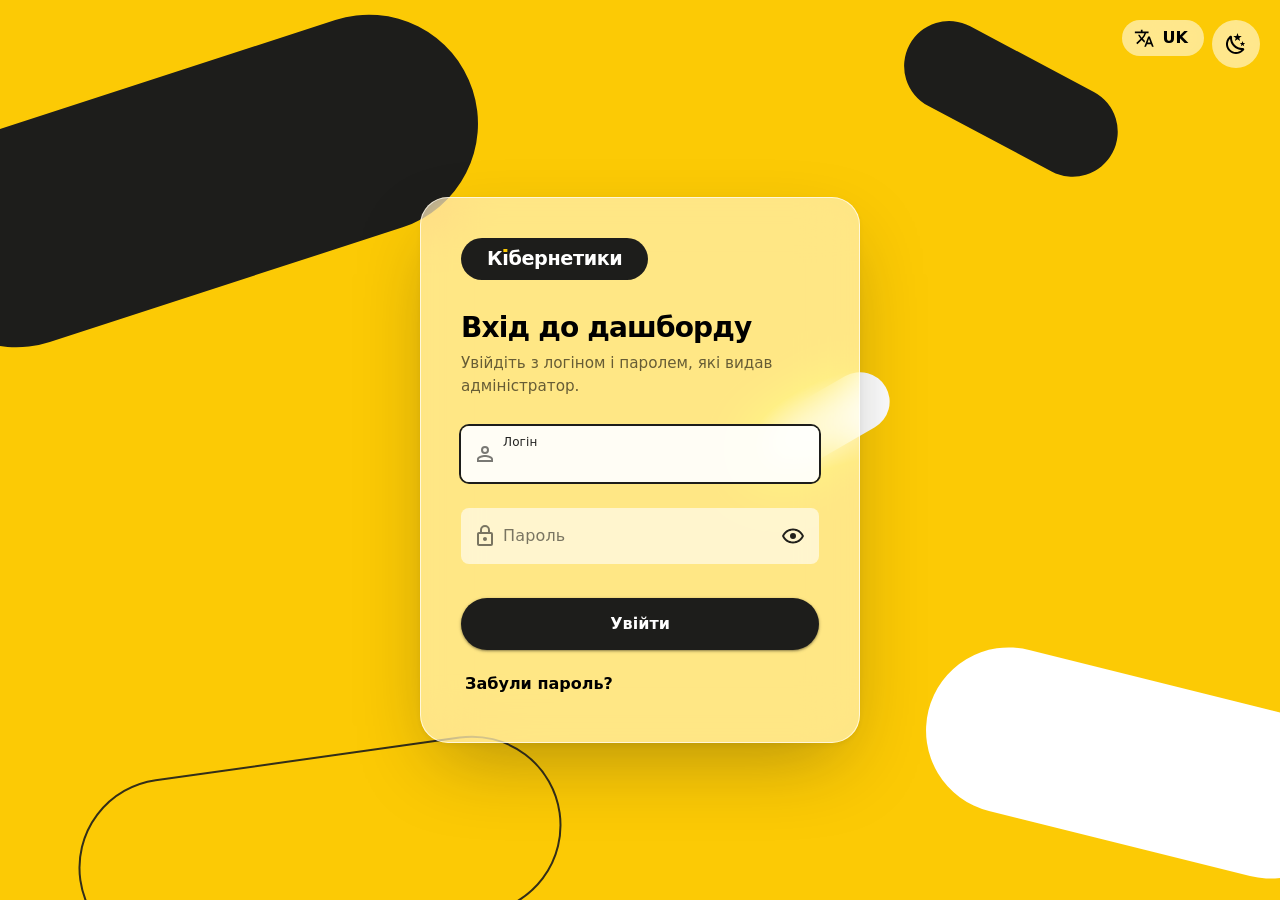
==== commit b125c9e9: "Deploy Vue build (replace static main.js/styles.css) Co-Authored-By: Claude Sonnet 5 <noreply@anthro" ====
--- a/index.html
+++ b/index.html
@@ -1,142 +1 @@
-<!DOCTYPE html>
-<html lang="uk">
-<head>
-  <meta charset="UTF-8" />
-  <meta name="viewport" content="width=device-width, initial-scale=1.0" />
-  <title>Кібернетика — Аналітичний дашборд</title>
-  <meta name="description" content="Аналітичний дашборд перенесено на внутрішній ресурс компанії з обмеженим доступом. З питань доступу звертайтесь у Telegram." />
-  <meta property="og:title" content="Кібернетика — Аналітичний дашборд" />
-  <meta property="og:description" content="Дашборд перенесено з міркувань безпеки. Контакт для доступу — у Telegram." />
-  <meta property="og:type" content="website" />
-  <meta name="theme-color" content="#0b0920" />
-  <link rel="icon" href="data:image/svg+xml,%3Csvg xmlns='http://www.w3.org/2000/svg' viewBox='0 0 24 24' fill='none' stroke='%237c6ff7' stroke-width='2' stroke-linecap='round' stroke-linejoin='round'%3E%3Crect x='3' y='11' width='18' height='11' rx='2'/%3E%3Cpath d='M7 11V7a5 5 0 0 1 9.9-1'/%3E%3Ccircle cx='12' cy='16' r='1' fill='%237c6ff7' stroke='none'/%3E%3C/svg%3E" />
-  <link rel="preconnect" href="https://fonts.googleapis.com" />
-  <link rel="preconnect" href="https://fonts.gstatic.com" crossorigin />
-  <link href="https://fonts.googleapis.com/css2?family=Inter:wght@400;500;600;700&display=swap" rel="stylesheet" />
-  <link rel="stylesheet" href="styles.css" />
-</head>
-<body>
-  <!-- Animated background layers -->
-  <div class="aurora" aria-hidden="true">
-    <span class="blob blob-1"></span>
-    <span class="blob blob-2"></span>
-    <span class="blob blob-3"></span>
-    <span class="blob blob-4"></span>
-  </div>
-  <div class="grid-overlay" aria-hidden="true"></div>
-  <canvas id="bg-canvas" aria-hidden="true"></canvas>
-  <div class="cursor-glow" id="cursorGlow" aria-hidden="true"></div>
-  <div class="noise" aria-hidden="true"></div>
-
-  <main class="page">
-    <div class="glass-panel reveal" id="panel">
-      <div class="panel-spotlight" aria-hidden="true"></div>
-      <div class="panel-content">
-
-        <div class="panel-head">
-          <div class="icon-wrap reveal">
-            <span class="icon-ring" aria-hidden="true"></span>
-            <svg class="lock" width="32" height="32" viewBox="0 0 24 24" fill="none" stroke="url(#lock-grad)" stroke-width="1.6" stroke-linecap="round" stroke-linejoin="round">
-              <defs>
-                <linearGradient id="lock-grad" x1="0" y1="0" x2="1" y2="1">
-                  <stop offset="0%" stop-color="#c9c3ff"/>
-                  <stop offset="100%" stop-color="#7c6ff7"/>
-                </linearGradient>
-              </defs>
-              <rect x="3" y="11" width="18" height="11" rx="2"/>
-              <path class="lock-shackle" d="M7 11V7a5 5 0 0 1 9.9-1"/>
-              <circle cx="12" cy="16" r="1" fill="#c9c3ff" stroke="none"/>
-            </svg>
-          </div>
-
-          <div class="badge reveal">
-            <span class="pulse-dot" aria-hidden="true"></span>
-            Перенесено з міркувань безпеки
-          </div>
-        </div>
-
-        <h1 class="reveal">Дашборд аналітики <span class="gradient-text">переїхав</span></h1>
-
-        <p class="description reveal">
-          Цей репозиторій більше не містить аналітичного дашборду.
-          Для підвищення рівня безпеки він перенесений на внутрішній ресурс компанії
-          з обмеженим доступом.
-        </p>
-
-        <div class="divider reveal" aria-hidden="true"></div>
-
-        <p class="section-label reveal">Контакт для доступу</p>
-
-        <div class="card reveal">
-          <div class="card-row">
-            <div class="avatar">
-              <span class="avatar-ring" aria-hidden="true"></span>
-              <svg width="48" height="48" viewBox="0 0 48 48" xmlns="http://www.w3.org/2000/svg">
-                <defs>
-                  <radialGradient id="av-bg" cx="35%" cy="30%" r="70%">
-                    <stop offset="0%" stop-color="#f9c74f"/>
-                    <stop offset="100%" stop-color="#f3722c"/>
-                  </radialGradient>
-                </defs>
-                <circle cx="24" cy="24" r="23" fill="url(#av-bg)"/>
-                <circle cx="24" cy="24" r="23" fill="none" stroke="rgba(255,255,255,0.35)" stroke-width="1"/>
-                <!-- голова -->
-                <circle cx="24" cy="18" r="7" fill="white" fill-opacity="0.95"/>
-                <!-- тело -->
-                <path d="M10 40 C10 30 14 27 24 27 C34 27 38 30 38 40" fill="white" fill-opacity="0.95"/>
-              </svg>
-              <span class="status-dot" aria-hidden="true" title="Онлайн"></span>
-            </div>
-            <div>
-              <div class="card-row-name">Станіслав Гупалюк</div>
-              <div class="card-row-sub">Аналітик</div>
-            </div>
-          </div>
-          <div class="card-row">
-            <div class="card-info">
-              <svg width="16" height="16" viewBox="0 0 24 24" fill="none" stroke="#a9a4d6" stroke-width="1.75" stroke-linecap="round" stroke-linejoin="round">
-                <circle cx="12" cy="12" r="10"/>
-                <line x1="12" y1="8" x2="12" y2="12"/>
-                <line x1="12" y1="16" x2="12.01" y2="16"/>
-              </svg>
-              <p>З питань доступу звертайтесь до мене у Telegram.</p>
-            </div>
-          </div>
-          <div class="card-row">
-            <div class="actions-row">
-              <a class="tg-link" href="https://t.me/+380636496923" target="_blank" rel="noopener">
-                <svg width="16" height="16" viewBox="0 0 24 24" fill="none" stroke="currentColor" stroke-width="1.75" stroke-linecap="round" stroke-linejoin="round">
-                  <path d="M21.5 2L2 9.5l7 2.5 2.5 7 3-5 5 4z"/>
-                  <line x1="9" y1="12" x2="16" y2="7"/>
-                </svg>
-                Написати в Telegram
-              </a>
-              <button class="copy-btn" id="copyBtn" type="button" data-copy="https://t.me/+380636496923" aria-label="Скопіювати посилання на Telegram" title="Скопіювати посилання">
-                <svg class="icon-copy" width="16" height="16" viewBox="0 0 24 24" fill="none" stroke="currentColor" stroke-width="1.75" stroke-linecap="round" stroke-linejoin="round">
-                  <rect x="9" y="9" width="12" height="12" rx="2"/>
-                  <path d="M5 15H4a2 2 0 0 1-2-2V4a2 2 0 0 1 2-2h9a2 2 0 0 1 2 2v1"/>
-                </svg>
-                <svg class="icon-check" width="16" height="16" viewBox="0 0 24 24" fill="none" stroke="currentColor" stroke-width="2" stroke-linecap="round" stroke-linejoin="round">
-                  <polyline points="20 6 9 17 4 12"/>
-                </svg>
-              </button>
-            </div>
-          </div>
-        </div>
-
-      </div>
-    </div>
-
-    <p class="footer reveal">
-      © <span id="year"></span> Кібернетика · <a href="https://t.me/+380636496923" target="_blank" rel="noopener">Telegram</a>
-    </p>
-  </main>
-
-  <div class="toast" id="toast" role="status" aria-live="polite">
-    <svg width="16" height="16" viewBox="0 0 24 24" fill="none" stroke="currentColor" stroke-width="2" stroke-linecap="round" stroke-linejoin="round" aria-hidden="true"><polyline points="20 6 9 17 4 12"/></svg>
-    <span class="toast-text"></span>
-  </div>
-
-  <script src="main.js"></script>
-</body>
-</html>
+<!doctype html><html lang="uk"><head><meta charset="utf-8"><meta http-equiv="X-UA-Compatible" content="IE=edge"><meta name="viewport" content="width=device-width,initial-scale=1"><meta http-equiv="Content-Security-Policy" content="default-src 'self'; script-src 'self'; style-src 'self' 'unsafe-inline' https://fonts.googleapis.com; font-src 'self' https://fonts.gstatic.com; img-src 'self' data: https://cdn.weatherapi.com; connect-src 'self' https://api.weatherapi.com https://bank.gov.ua https://script.google.com https://script.googleusercontent.com; object-src 'none'; base-uri 'self'; form-action 'self'; frame-src 'none'"><meta name="referrer" content="strict-origin-when-cross-origin"><link rel="icon" type="image/png" href="/favicon.png"><link rel="preconnect" href="https://fonts.googleapis.com"><link rel="preconnect" href="https://fonts.gstatic.com" crossorigin><link rel="stylesheet" href="https://fonts.googleapis.com/css2?family=Manrope:wght@400..800&display=swap"><title>Dashboard</title><script defer="defer" src="/js/chunk-vendors.cd24b499.js"></script><script defer="defer" src="/js/app.74b3cdb3.js"></script><link href="/css/chunk-vendors.89780698.css" rel="stylesheet"><link href="/css/app.dd5c79b0.css" rel="stylesheet"></head><body><noscript><strong>We're sorry but kiber-dashboard-rebuild-vue doesn't work properly without JavaScript enabled. Please enable it to continue.</strong></noscript><div id="app"></div></body></html>
--- a/css/app.dd5c79b0.css
+++ b/css/app.dd5c79b0.css
@@ -0,0 +1 @@
+.footer[data-v-92870082]{display:flex;flex-wrap:wrap;align-items:center;justify-content:space-between;gap:8px 24px;padding:20px 32px;border-top:1px solid rgba(var(--v-theme-on-surface),.08);color:rgba(var(--v-theme-on-surface),var(--v-medium-emphasis-opacity));font-size:.85rem}.footer__copy[data-v-92870082]{display:inline-flex;align-items:center;gap:8px}.footer__dot[data-v-92870082]{width:8px;height:8px;background:rgb(var(--v-theme-brand-yellow));animation:footer-pulse-92870082 2.4s ease-in-out infinite}.footer__telegram[data-v-92870082]{background:#2aabee!important;color:#fff!important;font-weight:800;letter-spacing:0;text-transform:none;box-shadow:0 8px 18px -10px rgba(42,171,238,.9);transition:transform .3s cubic-bezier(.34,1.56,.64,1),box-shadow .3s ease}.footer__telegram[data-v-92870082] .v-icon{rotate:-30deg;translate:0 -1px;transition:translate .3s cubic-bezier(.16,1,.3,1),rotate .3s cubic-bezier(.16,1,.3,1)}.footer__telegram[data-v-92870082]:hover{transform:translateY(-2px);box-shadow:0 12px 22px -10px #2aabee}.footer__telegram[data-v-92870082]:hover .v-icon{rotate:-30deg;translate:3px -4px}@media(max-width:599px){.footer[data-v-92870082]{padding:16px;flex-direction:column;align-items:flex-start}}@keyframes footer-pulse-92870082{0%,to{box-shadow:0 0 0 0 rgba(var(--v-theme-brand-yellow),.6)}50%{box-shadow:0 0 0 6px rgba(var(--v-theme-brand-yellow),0)}}@media(prefers-reduced-motion:reduce){.footer__dot[data-v-92870082]{animation:none}.footer__telegram[data-v-92870082]{transition:none}}.date[data-v-1e153f32]{display:flex;align-items:center;gap:20px;min-width:0;animation:date-in-1e153f32 .7s cubic-bezier(.16,1,.3,1) .15s both}.date__card[data-v-1e153f32]{display:flex;flex:none;align-items:center;gap:12px}.date__day[data-v-1e153f32]{display:flex;align-items:center;justify-content:center;width:46px;height:46px;border-radius:14px;background:linear-gradient(135deg,#4ade80,#15803d);color:#fff;font-size:1.3rem;font-weight:800;letter-spacing:-.02em;box-shadow:0 8px 16px -8px rgba(21,128,61,.9);transition:transform .4s cubic-bezier(.34,1.56,.64,1),background .4s ease,box-shadow .4s ease}.date__day[data-v-1e153f32]:hover{transform:rotate(-6deg) scale(1.08)}.date__text[data-v-1e153f32]{display:flex;flex-direction:column;line-height:1.25}.date__month[data-v-1e153f32]{font-weight:700;text-transform:capitalize;white-space:nowrap}.date__weekday[data-v-1e153f32]{font-size:.82rem;font-weight:700;color:rgb(var(--v-theme-success));white-space:nowrap;transition:color .4s ease}.date--weekend .date__day[data-v-1e153f32]{background:linear-gradient(135deg,#f87171,#b91c1c);box-shadow:0 8px 16px -8px rgba(185,28,28,.9)}.date--weekend .date__weekday[data-v-1e153f32]{color:rgb(var(--v-theme-error))}.date__scale[data-v-1e153f32]{display:flex;flex-direction:column;gap:7px;width:260px;min-width:0}.date__clock[data-v-1e153f32]{flex:none;font-size:2rem;font-weight:800;letter-spacing:-.03em;line-height:46px;font-variant-numeric:tabular-nums;white-space:nowrap}.date__colon[data-v-1e153f32]{display:inline-block;margin:0 1px;animation:date-blink-1e153f32 1s ease-in-out infinite}.date__row[data-v-1e153f32]{display:flex;align-items:center;justify-content:space-between;gap:8px;font-size:.75rem;line-height:1.1}.date__row--ticks[data-v-1e153f32]{position:relative;font-size:.65rem;color:rgba(var(--v-theme-on-surface),.5)}.date__lunch-time[data-v-1e153f32]{position:absolute;top:0;font-weight:700;color:rgb(var(--v-theme-warning));font-variant-numeric:tabular-nums;white-space:nowrap;transform:translateX(-50%)}.date__status[data-v-1e153f32]{display:inline-flex;align-items:center;gap:6px;min-width:0;font-weight:600;white-space:nowrap}.date__status-text[data-v-1e153f32]{min-width:0;overflow:hidden;text-overflow:ellipsis}.date__pulse[data-v-1e153f32]{flex:none;margin-left:1px;width:7px;height:7px;border-radius:50%;background:rgb(var(--v-theme-success));animation:date-pulse-1e153f32 2s ease-out infinite}.date__time[data-v-1e153f32]{font-size:1.05rem;font-weight:800;letter-spacing:-.01em;font-variant-numeric:tabular-nums}.date__track[data-v-1e153f32]{position:relative;height:8px;border-radius:999px;background:rgba(var(--v-theme-on-surface),.1)}.date__fill[data-v-1e153f32]{position:absolute;inset:0 auto 0 0;overflow:hidden;border-radius:999px;background:linear-gradient(90deg,#ffe066,rgb(var(--v-theme-brand-yellow)));transition:width 1.6s cubic-bezier(.16,1,.3,1)}.date__fill[data-v-1e153f32]:after{content:"";position:absolute;inset:0;background:linear-gradient(90deg,transparent,hsla(0,0%,100%,.7),transparent);transform:translateX(-100%);animation:date-shine-1e153f32 3.2s ease-in-out 1.8s infinite}.date__lunch[data-v-1e153f32]{position:absolute;top:-3px;bottom:-3px;display:flex;align-items:center;justify-content:center;border-radius:4px;background:repeating-linear-gradient(-45deg,rgba(var(--v-theme-warning),.9) 0 3px,rgba(var(--v-theme-warning),.35) 3px 6px);color:rgb(var(--v-theme-on-warning,0,0,0));cursor:default}.date__marker[data-v-1e153f32]{position:absolute;top:50%;width:14px;height:14px;border:3px solid rgb(var(--v-theme-surface));border-radius:50%;background:rgb(var(--v-theme-brand-ink));box-shadow:0 0 0 1px rgba(var(--v-theme-on-surface),.2);transform:translate(-50%,-50%);transition:left 1.6s cubic-bezier(.16,1,.3,1)}.date--lunch .date__pulse[data-v-1e153f32]{background:rgb(var(--v-theme-warning))}.date--after .date__pulse[data-v-1e153f32],.date--before .date__pulse[data-v-1e153f32]{background:rgba(var(--v-theme-on-surface),.35);animation:none}@media(max-width:1279px){.date__scale[data-v-1e153f32]{width:190px}}@media(max-width:959px){.date[data-v-1e153f32]{gap:12px}.date__scale[data-v-1e153f32]{width:150px}.date__weekday[data-v-1e153f32]{display:none}.date__clock[data-v-1e153f32]{font-size:1.6rem}}@media(max-width:599px){.date__scale[data-v-1e153f32]{display:none}}.date-mode-enter-active[data-v-1e153f32],.date-mode-leave-active[data-v-1e153f32]{transition:opacity .25s ease,transform .4s cubic-bezier(.16,1,.3,1)}.date-mode-enter-from[data-v-1e153f32],.date-mode-leave-to[data-v-1e153f32]{opacity:0;transform:translateX(-10px)}.date-swap-enter-active[data-v-1e153f32],.date-swap-leave-active[data-v-1e153f32]{transition:opacity .2s ease,transform .3s cubic-bezier(.16,1,.3,1)}.date-swap-enter-from[data-v-1e153f32]{opacity:0;transform:translateY(6px)}.date-swap-leave-to[data-v-1e153f32]{opacity:0;transform:translateY(-6px)}@keyframes date-in-1e153f32{0%{opacity:0;transform:translateY(-10px)}to{opacity:1;transform:none}}@keyframes date-blink-1e153f32{0%,to{opacity:1}50%{opacity:.3}}@keyframes date-pulse-1e153f32{0%{box-shadow:0 0 0 0 rgba(var(--v-theme-success),.55)}70%,to{box-shadow:0 0 0 7px rgba(var(--v-theme-success),0)}}@keyframes date-shine-1e153f32{0%{transform:translateX(-100%)}60%,to{transform:translateX(100%)}}@media(prefers-reduced-motion:reduce){.date[data-v-1e153f32],.date__colon[data-v-1e153f32],.date__fill[data-v-1e153f32]:after,.date__pulse[data-v-1e153f32]{animation:none}.date-mode-enter-active[data-v-1e153f32],.date-mode-leave-active[data-v-1e153f32],.date__fill[data-v-1e153f32],.date__marker[data-v-1e153f32]{transition:opacity .25s ease,transform .4s cubic-bezier(.16,1,.3,1)}.date-mode-enter-from[data-v-1e153f32],.date-mode-leave-to[data-v-1e153f32]{opacity:0;transform:translateX(-10px)}.date-swap-enter-active[data-v-1e153f32],.date-swap-leave-active[data-v-1e153f32]{transition:none}}.lang__chip[data-v-9bbc5592]{display:inline-flex;align-items:center;gap:8px;height:40px;margin-right:8px;padding:0 8px 0 6px;border:1px solid rgba(var(--v-theme-on-surface),.14);border-radius:999px;background:rgb(var(--v-theme-surface));color:rgb(var(--v-theme-on-surface));font-weight:700;cursor:pointer;transition:transform .3s cubic-bezier(.34,1.56,.64,1),border-color .2s ease,box-shadow .3s ease}.lang__chip--open[data-v-9bbc5592],.lang__chip[data-v-9bbc5592]:hover{border-color:rgba(var(--v-theme-brand-yellow),.9);box-shadow:0 6px 16px -8px rgba(var(--v-theme-brand-yellow),.9);transform:translateY(-2px)}.lang__chip[data-v-9bbc5592]:focus-visible{outline:2px solid rgb(var(--v-theme-brand-yellow));outline-offset:2px}.lang__badge[data-v-9bbc5592]{display:inline-flex;align-items:center;justify-content:center;width:28px;height:28px;border-radius:50%;background:rgb(var(--v-theme-brand-ink));color:rgb(var(--v-theme-brand-yellow));transition:transform .5s cubic-bezier(.34,1.56,.64,1)}.lang__chip--open .lang__badge[data-v-9bbc5592],.lang__chip:hover .lang__badge[data-v-9bbc5592]{transform:rotate(1turn)}.lang__code[data-v-9bbc5592]{min-width:22px;font-size:.9rem;letter-spacing:.02em}.lang__arrow[data-v-9bbc5592]{opacity:.6;transition:transform .3s cubic-bezier(.16,1,.3,1)}.lang__chip--open .lang__arrow[data-v-9bbc5592]{transform:rotate(180deg)}.lang__card[data-v-9bbc5592]{overflow:hidden;border:1px solid rgba(var(--v-theme-on-surface),.08)}.lang__list[data-v-9bbc5592]{margin:0;padding:8px;list-style:none}.lang__item[data-v-9bbc5592]{display:flex;align-items:center;gap:12px;padding:10px 12px;border-radius:12px;cursor:pointer;animation:lang-in-9bbc5592 .4s cubic-bezier(.16,1,.3,1) both;animation-delay:calc(.03s + var(--i)*.06s);transition:background .2s ease,transform .3s cubic-bezier(.16,1,.3,1)}.lang__item[data-v-9bbc5592]:focus-visible,.lang__item[data-v-9bbc5592]:hover{outline:none;background:rgba(var(--v-theme-on-surface),.06);transform:translateX(3px)}.lang__item--active[data-v-9bbc5592],.lang__item--active[data-v-9bbc5592]:hover{background:rgba(var(--v-theme-brand-yellow),.22)}.lang__short[data-v-9bbc5592]{display:inline-flex;align-items:center;justify-content:center;width:36px;height:36px;border-radius:50%;background:rgba(var(--v-theme-on-surface),.08);font-size:.78rem;font-weight:800;letter-spacing:.02em;transition:background .2s ease,color .2s ease}.lang__item--active .lang__short[data-v-9bbc5592]{background:rgb(var(--v-theme-brand-ink));color:rgb(var(--v-theme-brand-yellow))}.lang__title[data-v-9bbc5592]{flex:1;font-weight:600}.lang__check[data-v-9bbc5592]{opacity:0;transform:scale(.4);transition:opacity .2s ease,transform .4s cubic-bezier(.34,1.56,.64,1)}.lang__item--active .lang__check[data-v-9bbc5592]{opacity:1;transform:none}@media(max-width:599px){.lang__arrow[data-v-9bbc5592]{display:none}}.lang-swap-enter-active[data-v-9bbc5592],.lang-swap-leave-active[data-v-9bbc5592]{transition:opacity .15s ease,transform .25s cubic-bezier(.16,1,.3,1)}.lang-swap-enter-from[data-v-9bbc5592]{opacity:0;transform:translateY(6px)}.lang-swap-leave-to[data-v-9bbc5592]{opacity:0;transform:translateY(-6px)}@keyframes lang-in-9bbc5592{0%{opacity:0;transform:translateY(8px)}to{opacity:1;transform:none}}@media(prefers-reduced-motion:reduce){.lang-swap-enter-active[data-v-9bbc5592],.lang-swap-leave-active[data-v-9bbc5592],.lang__arrow[data-v-9bbc5592],.lang__badge[data-v-9bbc5592],.lang__check[data-v-9bbc5592],.lang__chip[data-v-9bbc5592],.lang__item[data-v-9bbc5592]{animation:none;transition:none}}.rates__chip[data-v-f178cda4]{margin-right:8px;padding-inline:8px 12px;background:linear-gradient(135deg,#3b82f6,#1d4ed8)!important;color:#fff!important;font-weight:700;letter-spacing:0;text-transform:none;box-shadow:0 8px 18px -10px rgba(29,78,216,.9);transition:transform .3s cubic-bezier(.34,1.56,.64,1),box-shadow .3s ease}.rates__chip[data-v-f178cda4]:hover{transform:translateY(-2px);box-shadow:0 12px 22px -10px rgba(29,78,216,.95)}.rates__chip--open .rates__arrow[data-v-f178cda4]{transform:rotate(180deg)}.rates__arrow[data-v-f178cda4]{margin-left:4px;transition:transform .3s cubic-bezier(.16,1,.3,1)}.rates__coin[data-v-f178cda4]{display:inline-flex;align-items:center;justify-content:center;width:26px;height:26px;margin-right:8px;border-radius:50%;background:hsla(0,0%,100%,.22);font-size:.95rem;font-weight:800}.rates__coin--big[data-v-f178cda4]{width:40px;height:40px;margin:0;background:linear-gradient(135deg,#3b82f6,#1d4ed8);color:#fff;font-size:1.15rem}.rates__main[data-v-f178cda4]{display:inline-flex;align-items:baseline;gap:4px;font-variant-numeric:tabular-nums}.rates__value[data-v-f178cda4]{font-size:.95rem}.rates__value--wait[data-v-f178cda4]{display:inline-flex;min-width:40px;justify-content:center}.rates__unit[data-v-f178cda4]{font-size:.7rem;opacity:.8}.rates__card[data-v-f178cda4]{overflow:hidden;border:1px solid rgba(59,130,246,.25)}.rates__head[data-v-f178cda4]{display:flex;align-items:center;justify-content:space-between;gap:12px;padding:16px 20px;background:linear-gradient(135deg,#3b82f6,#1d4ed8);color:#fff}.rates__title[data-v-f178cda4]{font-size:1rem;font-weight:800}.rates__badge[data-v-f178cda4]{padding:3px 10px;border-radius:999px;background:hsla(0,0%,100%,.2);font-size:.7rem;font-weight:700;letter-spacing:.04em;text-transform:uppercase}.rates__list[data-v-f178cda4]{margin:0;padding:8px;list-style:none}.rates__item[data-v-f178cda4]{display:flex;align-items:center;gap:12px;padding:10px 12px;border-radius:12px;transition:background .2s ease,transform .3s cubic-bezier(.16,1,.3,1);animation:rates-in-f178cda4 .5s cubic-bezier(.16,1,.3,1) both;animation-delay:calc(.05s + var(--i)*.07s)}.rates__item[data-v-f178cda4]:hover{background:rgba(59,130,246,.1);transform:translateX(3px)}.rates__name[data-v-f178cda4]{display:flex;flex:1;flex-direction:column;line-height:1.25}.rates__name small[data-v-f178cda4]{color:rgba(var(--v-theme-on-surface),var(--v-medium-emphasis-opacity));font-size:.78rem}.rates__price[data-v-f178cda4]{font-size:1.1rem;font-weight:800;font-variant-numeric:tabular-nums}.rates__price small[data-v-f178cda4]{margin-left:2px;font-size:.7rem;font-weight:600;opacity:.6}.rates__state[data-v-f178cda4]{display:flex;flex-direction:column;align-items:center;gap:12px;padding:32px 20px;text-align:center}.rates__foot[data-v-f178cda4]{display:flex;align-items:center;justify-content:space-between;gap:12px;padding:12px 20px;border-top:1px solid rgba(var(--v-theme-on-surface),.08);color:rgba(var(--v-theme-on-surface),var(--v-medium-emphasis-opacity));font-size:.78rem}@media(max-width:599px){.rates__arrow[data-v-f178cda4],.rates__unit[data-v-f178cda4]{display:none}.rates__chip[data-v-f178cda4]{padding-inline:8px}}.rates-swap-enter-active[data-v-f178cda4],.rates-swap-leave-active[data-v-f178cda4]{transition:opacity .2s ease,transform .3s cubic-bezier(.16,1,.3,1)}.rates-swap-enter-from[data-v-f178cda4]{opacity:0;transform:translateY(6px)}.rates-swap-leave-to[data-v-f178cda4]{opacity:0;transform:translateY(-6px)}@keyframes rates-in-f178cda4{0%{opacity:0;transform:translateY(10px)}to{opacity:1;transform:none}}@media(prefers-reduced-motion:reduce){.rates-swap-enter-active[data-v-f178cda4],.rates-swap-leave-active[data-v-f178cda4],.rates__arrow[data-v-f178cda4],.rates__chip[data-v-f178cda4],.rates__item[data-v-f178cda4]{animation:none;transition:none}}.theme[data-v-23d10d46]{position:relative;flex:none;width:68px;height:36px;margin-right:8px;padding:0;border:0;border-radius:999px;background:linear-gradient(180deg,#38bdf8,#bae6fd);box-shadow:inset 0 2px 6px rgba(0,0,0,.18);overflow:hidden;cursor:pointer;transition:transform .3s cubic-bezier(.34,1.56,.64,1),box-shadow .3s ease}.theme[data-v-23d10d46]:before{content:"";position:absolute;inset:0;background:linear-gradient(135deg,#1e1b4b,#4338ca);opacity:0;transition:opacity .6s ease}.theme--dark[data-v-23d10d46]:before{opacity:1}.theme[data-v-23d10d46]:hover{transform:translateY(-2px);box-shadow:inset 0 2px 6px rgba(0,0,0,.18),0 8px 16px -8px rgba(0,0,0,.4)}.theme[data-v-23d10d46]:active{transform:scale(.96)}.theme[data-v-23d10d46]:focus-visible{outline:2px solid rgb(var(--v-theme-brand-yellow));outline-offset:3px}.theme__sky[data-v-23d10d46]{position:absolute;inset:0}.theme__cloud[data-v-23d10d46]{position:absolute;height:8px;border-radius:999px;background:hsla(0,0%,100%,.95);transition:transform .6s cubic-bezier(.34,1.56,.64,1),opacity .4s ease}.theme__cloud--a[data-v-23d10d46]{right:10px;bottom:7px;width:22px}.theme__cloud--b[data-v-23d10d46]{right:18px;bottom:14px;width:15px;opacity:.8}.theme--dark .theme__cloud[data-v-23d10d46]{opacity:0;transform:translateY(20px)}.theme__star[data-v-23d10d46]{position:absolute;width:3px;height:3px;border-radius:50%;background:#fff;opacity:0;transform:scale(0);transition:opacity .5s ease .15s,transform .5s cubic-bezier(.34,1.56,.64,1) .15s}.theme__star--a[data-v-23d10d46]{top:9px;left:24px}.theme__star--b[data-v-23d10d46]{top:20px;left:14px;width:2px;height:2px}.theme__star--c[data-v-23d10d46]{top:13px;left:38px}.theme--dark .theme__star[data-v-23d10d46]{opacity:1;transform:scale(1);animation:theme-twinkle-23d10d46 2.6s ease-in-out infinite}.theme--dark .theme__star--b[data-v-23d10d46]{animation-delay:.9s}.theme--dark .theme__star--c[data-v-23d10d46]{animation-delay:1.6s}.theme__knob[data-v-23d10d46]{position:absolute;top:4px;left:4px;width:28px;height:28px;border-radius:50%;transition:transform .55s cubic-bezier(.34,1.56,.64,1)}.theme--dark .theme__knob[data-v-23d10d46]{transform:translateX(32px)}.theme__moon[data-v-23d10d46],.theme__sun[data-v-23d10d46]{position:absolute;inset:0;border-radius:50%;transition:opacity .4s ease,transform .6s cubic-bezier(.34,1.56,.64,1)}.theme__sun[data-v-23d10d46]{background:radial-gradient(circle at 35% 30%,#fff3b0,#fcca05 70%);box-shadow:0 0 0 4px rgba(252,202,5,.3),0 0 14px rgba(252,202,5,.8)}.theme__moon[data-v-23d10d46]{background:radial-gradient(circle at 35% 30%,#f8fafc,#cbd5e1 75%);box-shadow:0 0 10px rgba(226,232,240,.55);opacity:0;transform:rotate(-90deg) scale(.6)}.theme--dark .theme__sun[data-v-23d10d46]{opacity:0;transform:rotate(90deg) scale(.6)}.theme--dark .theme__moon[data-v-23d10d46]{opacity:1;transform:none}.theme__crater[data-v-23d10d46]{position:absolute;border-radius:50%;background:rgba(100,116,139,.4)}.theme__crater--a[data-v-23d10d46]{top:6px;left:14px;width:7px;height:7px}.theme__crater--b[data-v-23d10d46]{top:16px;left:7px;width:5px;height:5px}@media(max-width:599px){.theme[data-v-23d10d46]{width:60px;height:34px}.theme--dark .theme__knob[data-v-23d10d46]{transform:translateX(24px)}}@keyframes theme-twinkle-23d10d46{0%,to{opacity:1}50%{opacity:.35}}@media(prefers-reduced-motion:reduce){.theme[data-v-23d10d46],.theme[data-v-23d10d46]:before,.theme__cloud[data-v-23d10d46],.theme__knob[data-v-23d10d46],.theme__moon[data-v-23d10d46],.theme__star[data-v-23d10d46],.theme__sun[data-v-23d10d46]{animation:none!important;transition:none!important}}.weather__chip[data-v-1db6804b]{margin-right:8px;padding-inline:8px 12px;color:#fff!important;font-weight:700;letter-spacing:0;text-transform:none;transition:transform .3s cubic-bezier(.34,1.56,.64,1),box-shadow .3s ease}.weather__chip--day[data-v-1db6804b]{background:linear-gradient(135deg,#06b6d4,#0e7490)!important;box-shadow:0 8px 18px -10px rgba(14,116,144,.9)}.weather__chip--night[data-v-1db6804b]{background:linear-gradient(135deg,#6366f1,#4c1d95)!important;box-shadow:0 8px 18px -10px rgba(76,29,149,.9)}.weather__chip[data-v-1db6804b]:hover{transform:translateY(-2px)}.weather__chip--open .weather__arrow[data-v-1db6804b]{transform:rotate(180deg)}.weather__arrow[data-v-1db6804b]{margin-left:4px;transition:transform .3s cubic-bezier(.16,1,.3,1)}.weather__icon[data-v-1db6804b]{margin-right:4px;animation:weather-bob-1db6804b 4s ease-in-out infinite}.weather__icon--wait[data-v-1db6804b]{opacity:.8}.weather__temp[data-v-1db6804b]{font-size:1rem;font-variant-numeric:tabular-nums}.weather__city[data-v-1db6804b]{margin-left:8px;padding-left:8px;border-left:1px solid hsla(0,0%,100%,.4);font-size:.85rem;font-weight:600;white-space:nowrap}.weather__card[data-v-1db6804b]{overflow:hidden}.weather__head[data-v-1db6804b]{position:relative;display:flex;align-items:center;gap:12px;min-height:124px;padding:20px;overflow:hidden;color:#fff}.weather__head--day[data-v-1db6804b]{background:linear-gradient(135deg,#06b6d4,#0e7490)}.weather__head--night[data-v-1db6804b]{background:linear-gradient(135deg,#6366f1,#4c1d95)}.weather__glow[data-v-1db6804b]{position:absolute;top:-40px;left:-30px;width:200px;height:200px;border-radius:50%;background:radial-gradient(closest-side,hsla(0,0%,100%,.35),transparent);pointer-events:none;animation:weather-breathe-1db6804b 6s ease-in-out infinite}.weather__hero[data-v-1db6804b]{position:relative;flex:none;filter:drop-shadow(0 6px 10px rgba(0,0,0,.25));animation:weather-pop-1db6804b .7s cubic-bezier(.34,1.56,.64,1) both,weather-bob-1db6804b 4.5s ease-in-out .7s infinite}.weather__now[data-v-1db6804b]{position:relative;display:flex;flex-direction:column;min-width:0;animation:weather-rise-1db6804b .6s cubic-bezier(.16,1,.3,1) .1s both}.weather__big[data-v-1db6804b]{font-size:2.6rem;font-weight:800;letter-spacing:-.04em;line-height:1}.weather__big small[data-v-1db6804b]{font-size:1.3rem;font-weight:700}.weather__condition[data-v-1db6804b]{margin-top:6px;font-size:.9rem;font-weight:600;line-height:1.3}.weather__wait[data-v-1db6804b]{position:relative;display:flex;flex:1;flex-direction:column;align-items:center;gap:8px;text-align:center}.weather__pick[data-v-1db6804b]{padding:16px 16px 8px}.weather__grid[data-v-1db6804b]{display:grid;grid-template-columns:1fr 1fr;gap:8px;margin:0;padding:8px 16px 16px;list-style:none}.weather__tile[data-v-1db6804b]{display:flex;align-items:center;gap:12px;padding:10px 12px;border-radius:12px;background:rgba(var(--v-theme-on-surface),.05);animation:weather-rise-1db6804b .5s cubic-bezier(.16,1,.3,1) both;animation-delay:calc(.1s + var(--i)*.06s);transition:background .2s ease,transform .3s cubic-bezier(.16,1,.3,1)}.weather__tile[data-v-1db6804b]:hover{background:rgba(6,182,212,.14);transform:translateY(-2px)}.weather__tile-icon[data-v-1db6804b]{flex:none;color:#0891b2;transition:transform 1.2s cubic-bezier(.16,1,.3,1)}.weather__tile-text[data-v-1db6804b]{display:flex;flex-direction:column;min-width:0;line-height:1.25}.weather__tile-text small[data-v-1db6804b]{color:rgba(var(--v-theme-on-surface),var(--v-medium-emphasis-opacity));font-size:.72rem}.weather__tile-text strong[data-v-1db6804b]{font-size:.92rem;white-space:nowrap}.weather__foot[data-v-1db6804b]{display:flex;align-items:center;justify-content:space-between;gap:12px;padding:12px 20px;border-top:1px solid rgba(var(--v-theme-on-surface),.08);color:rgba(var(--v-theme-on-surface),var(--v-medium-emphasis-opacity));font-size:.78rem}@media(max-width:1499px){.weather__city[data-v-1db6804b]{display:none}}@media(max-width:599px){.weather__arrow[data-v-1db6804b]{display:none}.weather__chip[data-v-1db6804b]{padding-inline:8px}}.weather-swap-enter-active[data-v-1db6804b],.weather-swap-leave-active[data-v-1db6804b]{transition:opacity .2s ease,transform .3s cubic-bezier(.16,1,.3,1)}.weather-swap-enter-from[data-v-1db6804b],.weather-swap-leave-to[data-v-1db6804b]{opacity:0;transform:scale(.6)}@keyframes weather-bob-1db6804b{0%,to{transform:translateY(0)}50%{transform:translateY(-3px)}}@keyframes weather-breathe-1db6804b{0%,to{opacity:.6;transform:scale(1)}50%{opacity:1;transform:scale(1.15)}}@keyframes weather-pop-1db6804b{0%{opacity:0;transform:scale(.4) rotate(-20deg)}to{opacity:1;transform:none}}@keyframes weather-rise-1db6804b{0%{opacity:0;transform:translateY(10px)}to{opacity:1;transform:none}}@media(prefers-reduced-motion:reduce){.weather-swap-enter-active[data-v-1db6804b],.weather-swap-leave-active[data-v-1db6804b],.weather__arrow[data-v-1db6804b],.weather__chip[data-v-1db6804b],.weather__glow[data-v-1db6804b],.weather__hero[data-v-1db6804b],.weather__icon[data-v-1db6804b],.weather__now[data-v-1db6804b],.weather__tile-icon[data-v-1db6804b],.weather__tile[data-v-1db6804b]{animation:none;transition:none}}.header[data-v-9ae42b92]{border-bottom:1px solid rgba(var(--v-theme-on-surface),.08);background:rgba(var(--v-theme-surface),.85)!important;backdrop-filter:blur(12px);animation:header-in-9ae42b92 .6s cubic-bezier(.16,1,.3,1) both}.header__title[data-v-9ae42b92]{margin-left:8px;font-size:1.35rem;font-weight:700;letter-spacing:-.02em;white-space:nowrap}@media(max-width:599px){.header__date[data-v-9ae42b92]{display:none}}@media(min-width:600px)and (max-width:1099px){.header__title[data-v-9ae42b92]{display:none}}.header-title-enter-active[data-v-9ae42b92],.header-title-leave-active[data-v-9ae42b92]{transition:opacity .18s ease,transform .25s cubic-bezier(.16,1,.3,1)}.header-title-enter-from[data-v-9ae42b92]{opacity:0;transform:translateY(8px)}.header-title-leave-to[data-v-9ae42b92]{opacity:0;transform:translateY(-8px)}@keyframes header-in-9ae42b92{0%{opacity:0;transform:translateY(-16px)}to{opacity:1;transform:none}}@media(prefers-reduced-motion:reduce){.header[data-v-9ae42b92]{animation:none}.header-title-enter-active[data-v-9ae42b92],.header-title-leave-active[data-v-9ae42b92]{transition:none}}.sidebar[data-v-41460d29]{--sb-bg:rgb(var(--v-theme-brand-ink));--sb-strong:rgb(var(--v-theme-brand-white));--sb-text:rgba(var(--v-theme-brand-white),0.72);--sb-muted:rgba(var(--v-theme-brand-white),0.4);--sb-line:rgba(var(--v-theme-brand-white),0.08);--sb-card:rgba(var(--v-theme-brand-white),0.05);--sb-hover:rgba(var(--v-theme-brand-white),0.08);--sb-border:rgba(var(--v-theme-brand-yellow),0.16);--sb-glow:rgba(var(--v-theme-brand-yellow),0.28);--sb-active-bg:rgb(var(--v-theme-brand-yellow));--sb-active-text:rgb(var(--v-theme-brand-ink));--sb-active-shadow:rgba(var(--v-theme-brand-yellow),0.7);--sb-focus:rgb(var(--v-theme-brand-yellow));background:var(--sb-bg)!important;color:var(--sb-strong);border-right:1px solid var(--sb-border)!important;transition:width .35s cubic-bezier(.16,1,.3,1),transform .35s cubic-bezier(.16,1,.3,1)!important}.sidebar__glow[data-v-41460d29]{position:absolute;inset:auto -40% -18% -40%;height:46%;background:radial-gradient(closest-side,var(--sb-glow),transparent);pointer-events:none;animation:sidebar-breathe-41460d29 7s ease-in-out infinite}.sidebar__inner[data-v-41460d29]{position:relative;display:flex;flex-direction:column;height:100%;padding:20px 16px 16px;overflow:hidden}.sidebar__brand[data-v-41460d29]{display:flex;align-items:center;gap:12px;padding:0 4px;margin-bottom:32px;color:var(--sb-strong);text-decoration:none;animation:sidebar-in-41460d29 .7s cubic-bezier(.16,1,.3,1) both}.sidebar__brand[data-v-41460d29]:hover{opacity:1}.sidebar__logo[data-v-41460d29]{flex:none;border-radius:12px;transition:transform .45s cubic-bezier(.34,1.56,.64,1)}.sidebar__brand:hover .sidebar__logo[data-v-41460d29]{transform:rotate(-8deg) scale(1.08)}.sidebar__name[data-v-41460d29]{font-size:1.2rem;font-weight:700;letter-spacing:-.02em;white-space:nowrap}.sidebar__caption[data-v-41460d29]{margin:0 12px 12px;font-size:.7rem;font-weight:600;letter-spacing:.12em;text-transform:uppercase;color:var(--sb-muted);white-space:nowrap}.sidebar__nav[data-v-41460d29]{display:flex;flex:1;flex-direction:column;gap:6px;min-height:0;overflow-x:hidden;overflow-y:auto;scrollbar-width:thin}.sidebar__link[data-v-41460d29]{position:relative;display:flex;align-items:center;gap:12px;min-height:48px;padding:0 14px;border-radius:16px;color:var(--sb-text);font-weight:500;text-decoration:none;white-space:nowrap;animation:sidebar-in-41460d29 .6s cubic-bezier(.16,1,.3,1) both;animation-delay:calc(.15s + var(--i)*.07s);transition:background .2s ease,color .2s ease,transform .3s cubic-bezier(.16,1,.3,1)}.sidebar__link[data-v-41460d29]:hover{opacity:1;background:var(--sb-hover);color:var(--sb-strong);transform:translateX(3px)}.sidebar__link[data-v-41460d29]:focus-visible{outline:2px solid var(--sb-focus);outline-offset:2px}.sidebar__link--active[data-v-41460d29],.sidebar__link--active[data-v-41460d29]:hover{background:var(--sb-active-bg);color:var(--sb-active-text);font-weight:700;box-shadow:0 8px 22px -8px var(--sb-active-shadow)}.sidebar__link--button[data-v-41460d29]{width:100%;border:0;background:transparent;font:inherit;font-weight:500;text-align:left;cursor:pointer}.sidebar__link--button[data-v-41460d29]:disabled{opacity:.7;cursor:default}.sidebar__caption--section[data-v-41460d29]{margin-top:16px}.sidebar__badge[data-v-41460d29]{display:inline-flex;flex:none;align-items:center;justify-content:center;width:26px;height:26px;margin:0 -2px;border-radius:50%;background:var(--mc);box-shadow:0 4px 10px -4px var(--mc);color:#fff;font-size:.78rem;font-weight:800;text-shadow:0 1px 2px rgba(0,0,0,.3);transition:transform .3s cubic-bezier(.34,1.56,.64,1)}.sidebar__link:hover .sidebar__badge[data-v-41460d29]{transform:scale(1.15)}.sidebar__icon[data-v-41460d29]{flex:none;transition:transform .3s cubic-bezier(.34,1.56,.64,1)}.sidebar__link:hover .sidebar__icon[data-v-41460d29]{transform:scale(1.15)}.sidebar__user[data-v-41460d29]{display:flex;align-items:center;gap:12px;padding:12px;border:1px solid var(--sb-line);border-radius:16px;background:var(--sb-card);backdrop-filter:blur(6px);animation:sidebar-in-41460d29 .7s cubic-bezier(.16,1,.3,1) .3s both}.sidebar__avatar[data-v-41460d29]{position:relative;flex:none;width:42px;height:42px;padding:2px;border-radius:50%;background:conic-gradient(from 0deg,#4ade80,#bbf7d0,#16a34a,#4ade80);transition:transform .4s cubic-bezier(.34,1.56,.64,1)}.sidebar__user:hover .sidebar__avatar[data-v-41460d29]{transform:rotate(180deg) scale(1.06)}.sidebar__avatar-face[data-v-41460d29]{display:flex;align-items:center;justify-content:center;width:100%;height:100%;border-radius:50%;background:linear-gradient(135deg,#86efac,#22c55e 55%,#15803d);color:rgb(var(--v-theme-brand-white));box-shadow:inset 0 -3px 6px rgba(0,0,0,.12);transition:transform .4s cubic-bezier(.34,1.56,.64,1)}.sidebar__user:hover .sidebar__avatar-face[data-v-41460d29]{transform:rotate(-180deg)}.sidebar__login[data-v-41460d29]{flex:1;min-width:0;overflow:hidden;font-weight:600;text-overflow:ellipsis;white-space:nowrap}.sidebar__logout[data-v-41460d29]{flex:none;color:var(--sb-text)}.sidebar__logout[data-v-41460d29]:hover{color:rgb(var(--v-theme-error))}.sidebar--light[data-v-41460d29]{--sb-bg:rgb(var(--v-theme-brand-yellow));--sb-strong:rgb(var(--v-theme-brand-ink));--sb-text:rgba(var(--v-theme-brand-ink),0.75);--sb-muted:rgba(var(--v-theme-brand-ink),0.55);--sb-line:rgba(var(--v-theme-brand-ink),0.14);--sb-card:rgba(var(--v-theme-brand-ink),0.08);--sb-hover:rgba(var(--v-theme-brand-ink),0.1);--sb-border:rgba(var(--v-theme-brand-ink),0.12);--sb-glow:rgba(var(--v-theme-brand-white),0.6);--sb-active-bg:rgb(var(--v-theme-brand-ink));--sb-active-text:rgb(var(--v-theme-brand-yellow));--sb-active-shadow:rgba(var(--v-theme-brand-ink),0.5);--sb-focus:rgb(var(--v-theme-brand-ink))}.sidebar--rail .sidebar__inner[data-v-41460d29]{padding-inline:12px}.sidebar--rail .sidebar__caption[data-v-41460d29],.sidebar--rail .sidebar__label[data-v-41460d29],.sidebar--rail .sidebar__login[data-v-41460d29],.sidebar--rail .sidebar__name[data-v-41460d29]{display:none}.sidebar--rail .sidebar__brand[data-v-41460d29],.sidebar--rail .sidebar__link[data-v-41460d29]{justify-content:center;padding:0}.sidebar--rail .sidebar__user[data-v-41460d29]{flex-direction:column;padding:8px}@keyframes sidebar-in-41460d29{0%{opacity:0;transform:translateX(-18px)}to{opacity:1;transform:none}}@keyframes sidebar-breathe-41460d29{0%,to{opacity:.55;transform:scale(1)}50%{opacity:1;transform:scale(1.12)}}@media(prefers-reduced-motion:reduce){.sidebar[data-v-41460d29],.sidebar__brand[data-v-41460d29],.sidebar__glow[data-v-41460d29],.sidebar__link[data-v-41460d29],.sidebar__user[data-v-41460d29]{animation:none!important;transition:none!important}}.loader[data-v-b270231a]{--bg:rgb(var(--v-theme-brand-yellow));--pill-a:rgb(var(--v-theme-brand-ink));--pill-b:rgb(var(--v-theme-brand-white));position:fixed;top:0;right:0;bottom:0;left:0;z-index:3500;display:flex;align-items:center;justify-content:center;padding:16px;overflow:auto;background:var(--bg)}.loader--dark[data-v-b270231a]{--bg:rgb(var(--v-theme-brand-ink));--pill-a:rgb(var(--v-theme-brand-yellow));--pill-b:rgba(var(--v-theme-brand-white),0.12)}.loader__field[data-v-b270231a]{position:absolute;top:0;right:0;bottom:0;left:0;overflow:hidden;pointer-events:none}.loader__pill[data-v-b270231a]{position:absolute;border-radius:999px;opacity:.95}.loader__pill--a[data-v-b270231a]{top:-80px;left:-60px;width:460px;height:200px;background:var(--pill-a);transform:rotate(-24deg);animation:loader-drift-b270231a 14s ease-in-out infinite}.loader__pill--b[data-v-b270231a]{right:-80px;bottom:-40px;width:420px;height:190px;background:var(--pill-b);transform:rotate(-24deg);animation:loader-drift-b270231a 17s ease-in-out -6s infinite reverse}.loader__pill--c[data-v-b270231a]{right:12%;top:8%;width:200px;height:78px;background:var(--pill-a);opacity:.85;transform:rotate(-24deg);animation:loader-drift-b270231a 12s ease-in-out -3s infinite}.loader__card[data-v-b270231a]{position:relative;width:min(100%,460px);padding:32px 28px 28px;border:1px solid rgba(var(--v-theme-on-surface),.1);border-radius:28px;background:rgb(var(--v-theme-surface));box-shadow:0 30px 70px -30px rgba(0,0,0,.55);color:rgb(var(--v-theme-on-surface));animation:loader-card-b270231a .9s cubic-bezier(.16,1,.3,1) backwards}.loader__hero[data-v-b270231a]{position:relative;width:128px;height:128px;margin:0 auto 20px}.loader__ring[data-v-b270231a]{position:absolute;top:0;left:0;width:100%;height:100%;transform:rotate(-90deg)}.loader__track[data-v-b270231a]{fill:none;stroke:rgba(var(--v-theme-on-surface),.1);stroke-width:4}.loader__arc[data-v-b270231a]{fill:none;stroke:rgb(var(--v-theme-brand-yellow));stroke-linecap:round;stroke-width:4;filter:drop-shadow(0 0 6px rgba(var(--v-theme-brand-yellow),.8));transition:stroke-dashoffset .8s cubic-bezier(.16,1,.3,1)}.loader__logo[data-v-b270231a]{position:absolute;top:50%;left:50%;border-radius:18px;transform:translate(-50%,-50%);animation:loader-breathe-b270231a 2.4s ease-in-out infinite}.loader__title[data-v-b270231a]{margin:0;text-align:center;font-size:1.5rem;font-weight:800;letter-spacing:-.03em}.loader__subtitle[data-v-b270231a]{margin:6px 0 20px;text-align:center;color:rgba(var(--v-theme-on-surface),var(--v-medium-emphasis-opacity));font-size:.9rem;font-variant-numeric:tabular-nums}.loader__bar[data-v-b270231a]{height:6px;margin-bottom:24px;overflow:hidden;border-radius:999px;background:rgba(var(--v-theme-on-surface),.1)}.loader__fill[data-v-b270231a]{display:block;height:100%;border-radius:999px;background:linear-gradient(90deg,rgba(var(--v-theme-brand-yellow),.6),rgb(var(--v-theme-brand-yellow)));transition:width .8s cubic-bezier(.16,1,.3,1)}.loader__group+.loader__group[data-v-b270231a]{margin-top:20px}.loader__caption[data-v-b270231a]{margin:0 0 8px;color:rgba(var(--v-theme-on-surface),.5);font-size:.68rem;font-weight:800;letter-spacing:.12em;text-transform:uppercase}.loader__list[data-v-b270231a]{display:flex;flex-direction:column;gap:4px;margin:0;padding:0;list-style:none}.loader__item[data-v-b270231a]{display:flex;align-items:center;gap:12px;padding:8px 12px;border-radius:12px;background:rgba(var(--v-theme-on-surface),.04);animation:loader-item-b270231a .5s cubic-bezier(.16,1,.3,1) backwards;animation-delay:calc(.25s + var(--i)*.06s);transition:background .4s ease}.loader__item--ready[data-v-b270231a]{background:rgba(var(--v-theme-success),.1)}.loader__item--error[data-v-b270231a]{background:rgba(var(--v-theme-error),.1)}.loader__state[data-v-b270231a]{display:inline-flex;flex:none;align-items:center;justify-content:center;width:22px;height:22px}.loader__item--ready .loader__state[data-v-b270231a]{color:rgb(var(--v-theme-success));animation:loader-pop-b270231a .5s cubic-bezier(.34,1.56,.64,1)}.loader__item--error .loader__state[data-v-b270231a]{color:rgb(var(--v-theme-error));animation:loader-shake-b270231a .5s ease}.loader__name[data-v-b270231a]{display:inline-flex;flex:1;align-items:center;gap:8px;min-width:0;font-size:.9rem;font-weight:700}.loader__dot[data-v-b270231a]{flex:none;width:9px;height:9px;border-radius:50%}.loader__status[data-v-b270231a]{flex:none;color:rgba(var(--v-theme-on-surface),.55);font-size:.75rem;font-weight:600;text-align:right}.loader__item--ready .loader__status[data-v-b270231a]{color:rgb(var(--v-theme-success))}.loader__item--error .loader__status[data-v-b270231a]{color:rgb(var(--v-theme-error))}.loader__problem[data-v-b270231a]{margin-top:24px;padding:16px;border:1px solid rgba(var(--v-theme-warning),.35);border-radius:16px;background:rgba(var(--v-theme-warning),.1);text-align:center;margin-bottom:0;font-size:.85rem;line-height:1.5}@media(max-width:599px){.loader[data-v-b270231a]{align-items:flex-start}.loader__card[data-v-b270231a]{padding:24px 16px 20px}.loader__status[data-v-b270231a]{display:none}}.loader-enter-active[data-v-b270231a],.loader-leave-active[data-v-b270231a]{transition:opacity .6s ease,transform .8s cubic-bezier(.16,1,.3,1)}.loader-leave-to[data-v-b270231a]{opacity:0;transform:scale(1.06)}.loader-enter-from[data-v-b270231a]{opacity:0}.loader-problem-enter-active[data-v-b270231a],.loader-problem-leave-active[data-v-b270231a]{transition:opacity .4s ease,transform .5s cubic-bezier(.16,1,.3,1)}.loader-problem-enter-from[data-v-b270231a],.loader-problem-leave-to[data-v-b270231a]{opacity:0;transform:translateY(10px)}@keyframes loader-drift-b270231a{0%,to{transform:rotate(-24deg) translate(0)}50%{transform:rotate(-24deg) translate(30px,-24px)}}@keyframes loader-card-b270231a{0%{transform:translateY(28px) scale(.96)}to{transform:none}}@keyframes loader-breathe-b270231a{0%,to{transform:translate(-50%,-50%) scale(1)}50%{transform:translate(-50%,-50%) scale(1.08)}}@keyframes loader-item-b270231a{0%{transform:translateX(-14px)}to{transform:none}}@keyframes loader-pop-b270231a{0%{transform:scale(.3)}to{transform:none}}@keyframes loader-shake-b270231a{0%,to{transform:none}25%{transform:translateX(-3px)}75%{transform:translateX(3px)}}@media(prefers-reduced-motion:reduce){.loader__arc[data-v-b270231a],.loader__card[data-v-b270231a],.loader__fill[data-v-b270231a],.loader__item[data-v-b270231a],.loader__logo[data-v-b270231a],.loader__pill[data-v-b270231a],.loader__state[data-v-b270231a]{animation:none!important;transition:none!important}}.picker[data-v-10aff606]{position:fixed;top:calc(var(--v-layout-top, 72px) + 8px);right:16px;z-index:1003;animation:picker-in-10aff606 .7s cubic-bezier(.16,1,.3,1) .35s backwards}.picker__btn[data-v-10aff606]{--bg:rgb(var(--v-theme-brand-ink));--fg:rgb(var(--v-theme-brand-yellow));--tile:rgb(var(--v-theme-brand-yellow));--tile-fg:rgb(var(--v-theme-brand-ink));display:inline-flex;align-items:center;gap:8px;padding:4px 10px 4px 4px;border:0;border-radius:999px;background:var(--bg);color:var(--fg);box-shadow:0 8px 18px -10px rgba(var(--v-theme-brand-ink),.7),0 0 0 1px rgba(var(--v-theme-brand-yellow),.25);cursor:pointer;transition:transform .3s cubic-bezier(.34,1.56,.64,1),box-shadow .3s ease}.picker__btn--open[data-v-10aff606],.picker__btn[data-v-10aff606]:hover:not(:disabled){transform:translateY(-2px);box-shadow:0 20px 34px -14px rgba(var(--v-theme-brand-ink),.8),0 0 0 2px rgba(var(--v-theme-brand-yellow),.6)}.picker__btn[data-v-10aff606]:focus-visible{outline:2px solid rgb(var(--v-theme-brand-yellow));outline-offset:3px}.picker__btn[data-v-10aff606]:disabled{opacity:.7;cursor:default}.picker--dark .picker__btn[data-v-10aff606]{--bg:rgb(var(--v-theme-brand-yellow));--fg:rgb(var(--v-theme-brand-ink));--tile:rgb(var(--v-theme-brand-ink));--tile-fg:rgb(var(--v-theme-brand-yellow))}.picker__icon[data-v-10aff606]{display:inline-flex;flex:none;align-items:center;justify-content:center;width:28px;height:28px;border-radius:50%;background:var(--tile);color:var(--tile-fg);transition:transform .5s cubic-bezier(.34,1.56,.64,1)}.picker__btn--open .picker__icon[data-v-10aff606],.picker__btn:hover:not(:disabled) .picker__icon[data-v-10aff606]{transform:rotate(-12deg) scale(1.08)}.picker__text[data-v-10aff606]{display:flex;flex:1;flex-direction:column;align-items:flex-start;line-height:1.15;text-align:left}.picker__text strong[data-v-10aff606]{font-size:.86rem;font-weight:800;font-variant-numeric:tabular-nums;white-space:nowrap}.picker__arrow[data-v-10aff606]{transition:transform .3s cubic-bezier(.16,1,.3,1)}.picker__btn--open .picker__arrow[data-v-10aff606]{transform:rotate(180deg)}.picker__card[data-v-10aff606]{overflow:hidden;border:1px solid rgba(var(--v-theme-on-surface),.08)}.picker__head[data-v-10aff606]{margin:0;padding:16px 20px 8px;color:rgba(var(--v-theme-on-surface),.55);font-size:.7rem;font-weight:700;letter-spacing:.1em;text-transform:uppercase}.picker__list[data-v-10aff606]{max-height:min(60vh,420px);margin:0;padding:8px;overflow-y:auto;list-style:none}.picker__item[data-v-10aff606]{display:flex;align-items:center;gap:12px;padding:10px 12px;border-radius:12px;cursor:pointer;animation:picker-item-10aff606 .4s cubic-bezier(.16,1,.3,1) both;animation-delay:calc(.02s + var(--i)*35ms);transition:background .2s ease,transform .3s cubic-bezier(.16,1,.3,1)}.picker__item[data-v-10aff606]:focus-visible,.picker__item[data-v-10aff606]:hover{outline:none;background:rgba(var(--v-theme-on-surface),.06);transform:translateX(3px)}.picker__item--active[data-v-10aff606],.picker__item--active[data-v-10aff606]:hover{background:rgba(var(--v-theme-brand-yellow),.24)}.picker__dot[data-v-10aff606]{flex:none;width:9px;height:9px;border:2px solid rgba(var(--v-theme-on-surface),.3);border-radius:50%;transition:background .2s ease,border-color .2s ease,transform .3s cubic-bezier(.34,1.56,.64,1)}.picker__item--active .picker__dot[data-v-10aff606]{border-color:rgb(var(--v-theme-brand-yellow));background:rgb(var(--v-theme-brand-yellow));transform:scale(1.35)}.picker__time[data-v-10aff606]{flex:1;font-weight:700;font-variant-numeric:tabular-nums}.picker__badge[data-v-10aff606]{padding:2px 9px;border-radius:999px;background:rgba(var(--v-theme-success),.14);color:rgb(var(--v-theme-success));font-size:.68rem;font-weight:800}.picker__check[data-v-10aff606]{opacity:0;transform:scale(.4);transition:opacity .2s ease,transform .4s cubic-bezier(.34,1.56,.64,1)}.picker__item--active .picker__check[data-v-10aff606]{opacity:1;transform:none}@media(max-width:599px){.picker[data-v-10aff606]{right:10px}.picker__btn[data-v-10aff606]{padding:4px}.picker__arrow[data-v-10aff606],.picker__text[data-v-10aff606]{display:none}}.picker-swap-enter-active[data-v-10aff606],.picker-swap-leave-active[data-v-10aff606]{transition:opacity .15s ease,transform .25s cubic-bezier(.16,1,.3,1)}.picker-swap-enter-from[data-v-10aff606]{opacity:0;transform:translateY(6px)}.picker-swap-leave-to[data-v-10aff606]{opacity:0;transform:translateY(-6px)}@keyframes picker-in-10aff606{0%{opacity:0;transform:translateX(28px)}to{opacity:1;transform:none}}@keyframes picker-item-10aff606{0%{opacity:0;transform:translateY(8px)}to{opacity:1;transform:none}}@media(prefers-reduced-motion:reduce){.picker-swap-enter-active[data-v-10aff606],.picker-swap-leave-active[data-v-10aff606],.picker[data-v-10aff606],.picker__arrow[data-v-10aff606],.picker__btn[data-v-10aff606],.picker__icon[data-v-10aff606],.picker__item[data-v-10aff606]{animation:none;transition:none}}.layout__body[data-v-1f646e10]{display:flex;flex-direction:column;min-height:calc(100vh - var(--v-layout-top, 0px))}.layout__content[data-v-1f646e10]{display:flex;flex:1;flex-direction:column;padding:80px 32px 32px}@media(max-width:959px){.layout__content[data-v-1f646e10]{padding:72px 24px 24px}}@media(max-width:599px){.layout__content[data-v-1f646e10]{padding:64px 16px 16px}}.page-enter-active[data-v-1f646e10],.page-leave-active[data-v-1f646e10]{transition:opacity .2s ease,transform .4s cubic-bezier(.16,1,.3,1)}.page-enter-from[data-v-1f646e10]{opacity:0;transform:translateY(14px)}.page-leave-to[data-v-1f646e10]{opacity:0}@media(prefers-reduced-motion:reduce){.page-enter-active[data-v-1f646e10],.page-leave-active[data-v-1f646e10]{transition:none}}.panel-head[data-v-7456962a]{display:flex;flex-wrap:wrap;align-items:center;gap:16px;margin-bottom:20px}.panel-head__icon[data-v-7456962a]{display:inline-flex;flex:none;align-items:center;justify-content:center;width:50px;height:50px;border-radius:18px;background:rgb(var(--v-theme-brand-yellow));color:rgb(var(--v-theme-brand-ink));box-shadow:0 10px 20px -10px rgba(var(--v-theme-brand-yellow),1)}.panel-head__heading[data-v-7456962a]{display:flex;flex:1;flex-direction:column;gap:3px;min-width:200px}.panel-head__title[data-v-7456962a]{margin:0;font-size:1.3rem;font-weight:800;letter-spacing:-.03em;line-height:1.2}.panel-head__period[data-v-7456962a]{display:inline-flex;align-items:center;gap:6px;color:rgba(var(--v-theme-on-surface),.55);font-size:.8rem;font-weight:600;font-variant-numeric:tabular-nums}.panel-head__dot[data-v-7456962a]{width:7px;height:7px;border-radius:50%;background:rgb(var(--v-theme-brand-yellow));animation:panel-pulse-7456962a 2.4s ease-out infinite}@media(max-width:599px){.panel-head__icon[data-v-7456962a]{width:44px;height:44px}.panel-head__title[data-v-7456962a]{font-size:1.1rem}}@keyframes panel-pulse-7456962a{0%{box-shadow:0 0 0 0 rgba(var(--v-theme-brand-yellow),.6)}70%,to{box-shadow:0 0 0 7px rgba(var(--v-theme-brand-yellow),0)}}@media(prefers-reduced-motion:reduce){.panel-head__dot[data-v-7456962a]{animation:none}}.cat[data-v-8bfba4b0]{position:relative;width:100%;padding:28px;overflow:hidden;border:1px solid transparent;border-radius:28px;background:radial-gradient(70% 60% at 0 0,rgba(var(--v-theme-brand-yellow),.16),transparent 65%) padding-box,linear-gradient(rgb(var(--v-theme-surface)),rgb(var(--v-theme-surface))) padding-box,linear-gradient(135deg,rgba(var(--v-theme-brand-yellow),.75),rgba(var(--v-theme-on-surface),.1) 40%,rgba(var(--v-theme-on-surface),.08)) border-box;box-shadow:0 1px 2px rgba(var(--v-theme-on-surface),.05),0 14px 32px -22px rgba(var(--v-theme-on-surface),.4)}@media(max-width:599px){.cat[data-v-8bfba4b0]{padding:20px 16px}}.cat[data-v-8bfba4b0]{max-width:var(--page-max,1500px)}.cat__hint[data-v-8bfba4b0]{margin:0 0 20px;color:rgba(var(--v-theme-on-surface),.55);font-size:.78rem}.cat__legend[data-v-8bfba4b0]{display:none;flex-wrap:wrap;gap:8px 16px;margin:0 0 16px;padding:0;list-style:none;font-size:.72rem;font-weight:600}.cat__legend li[data-v-8bfba4b0]{display:inline-flex;align-items:center;gap:6px}.cat__legend-icon[data-v-8bfba4b0]{display:inline-flex;align-items:center;justify-content:center;width:22px;height:22px;border-radius:7px;background:rgba(var(--cc),.16);color:rgb(var(--cc))}.cat__grid[data-v-8bfba4b0]{--label:200px;position:relative;display:grid;grid-template-columns:var(--label) repeat(6,minmax(0,1fr));align-items:center;row-gap:8px}.cat__company-bg[data-v-8bfba4b0]{position:absolute;top:-8px;bottom:-8px;left:calc(var(--label) + 4px);width:calc((100% - var(--label))/6 - 8px);border-radius:12px;background:linear-gradient(180deg,rgba(var(--v-theme-brand-yellow),.22),rgba(var(--v-theme-brand-yellow),.06));box-shadow:inset 0 0 0 1px rgba(var(--v-theme-brand-yellow),.35)}.cat__head[data-v-8bfba4b0]{position:relative;display:flex;flex-direction:column;align-items:center;gap:6px;padding-bottom:8px;font-size:.82rem;font-weight:800;overflow-wrap:anywhere;text-align:center}.cat__head--company[data-v-8bfba4b0]{text-transform:uppercase;letter-spacing:.06em;font-size:.74rem}.cat__dot[data-v-8bfba4b0]{width:10px;height:10px;border-radius:50%;background:rgb(var(--mc));box-shadow:0 0 0 3px rgba(var(--mc),.2)}.cat__label[data-v-8bfba4b0]{display:flex;align-items:center;gap:12px;padding-right:12px;font-size:.9rem;font-weight:800}.cat__label-icon[data-v-8bfba4b0]{display:inline-flex;flex:none;align-items:center;justify-content:center;width:40px;height:40px;border-radius:12px;background:rgba(var(--cc),.16);color:rgb(var(--cc))}.cat__cell[data-v-8bfba4b0]{position:relative;display:flex;flex-direction:column;align-items:center;gap:4px;padding:6px 0}.cat__slot[data-v-8bfba4b0]{position:relative;display:flex;align-items:center;justify-content:center;width:min(100%,72px);aspect-ratio:1}.cat__bubble[data-v-8bfba4b0]{display:block;border-radius:50%;background:radial-gradient(circle at 32% 28%,hsla(0,0%,100%,.55),transparent 42%),linear-gradient(145deg,rgba(var(--cc),.8),rgb(var(--cc)));box-shadow:0 10px 18px -8px rgba(var(--cc),.9);animation:cat-pop-8bfba4b0 .9s cubic-bezier(.16,1,.3,1) backwards;animation-delay:calc(.2s + var(--d))}.cat__cell--company .cat__bubble[data-v-8bfba4b0]{box-shadow:0 0 0 4px rgba(var(--v-theme-surface),.9),0 12px 20px -8px rgba(var(--cc),1)}.cat__crown[data-v-8bfba4b0]{position:absolute;top:0;right:2px;z-index:2;padding:3px;box-sizing:content-box;border:2px solid rgb(var(--v-theme-surface));border-radius:50%;background:rgb(var(--v-theme-brand-yellow));color:rgb(var(--v-theme-brand-ink));animation:cat-pop-8bfba4b0 .6s cubic-bezier(.16,1,.3,1) backwards;animation-delay:calc(.7s + var(--d))}.cat__value[data-v-8bfba4b0]{font-size:.85rem;font-weight:800;font-variant-numeric:tabular-nums}.cat__value--best[data-v-8bfba4b0]{color:rgb(var(--cc))}.cat__thead[data-v-8bfba4b0],.cat__trow[data-v-8bfba4b0]{display:grid;grid-template-columns:minmax(130px,1.4fr) repeat(5,minmax(0,1fr));align-items:center;-moz-column-gap:8px;column-gap:8px}.cat__thead[data-v-8bfba4b0]{padding:0 8px 12px}.cat__tcat[data-v-8bfba4b0]{display:flex;flex-direction:column;align-items:center;gap:6px;color:rgb(var(--cc));font-size:.74rem;font-weight:800;line-height:1.2;text-align:center}.cat__tcat-icon[data-v-8bfba4b0]{display:inline-flex;align-items:center;justify-content:center;width:34px;height:34px;border-radius:10px;background:rgba(var(--cc),.16)}.cat__trows[data-v-8bfba4b0]{margin:0;padding:0;list-style:none}.cat__trow[data-v-8bfba4b0]{padding:3px 8px;border-radius:12px;transition:background .2s ease}.cat__trow[data-v-8bfba4b0]:hover{background:rgba(var(--v-theme-on-surface),.04)}.cat__trow--total[data-v-8bfba4b0]{margin-bottom:8px;background:linear-gradient(90deg,rgba(var(--v-theme-brand-yellow),.22),rgba(var(--v-theme-brand-yellow),.06));box-shadow:inset 0 0 0 1px rgba(var(--v-theme-brand-yellow),.35)}.cat__tname[data-v-8bfba4b0]{padding-right:8px;font-size:.84rem;font-weight:700;line-height:1.2;overflow-wrap:anywhere}.cat__trow--total .cat__tname[data-v-8bfba4b0]{text-transform:uppercase;letter-spacing:.06em;font-size:.76rem;font-weight:800}.cat__tcell[data-v-8bfba4b0]{display:flex;justify-content:center;padding:2px 0}.cat__tvalue[data-v-8bfba4b0]{display:block;width:100%;max-width:130px;padding:5px 8px;border-radius:8px;background:rgba(var(--cc),var(--a));font-size:.8rem;font-weight:800;font-variant-numeric:tabular-nums;text-align:center;animation:cat-pop-8bfba4b0 .6s cubic-bezier(.16,1,.3,1) backwards}.cat__tvalue--strong[data-v-8bfba4b0]{color:#fff;text-shadow:0 1px 2px rgba(0,0,0,.25)}.cat__tvalue--empty[data-v-8bfba4b0]{background:rgba(var(--v-theme-on-surface),.05);color:rgba(var(--v-theme-on-surface),.45)}@media(max-width:959px){.cat__grid[data-v-8bfba4b0]{--label:150px}.cat__label-text[data-v-8bfba4b0]{font-size:.78rem}}@media(max-width:599px){.cat__thead[data-v-8bfba4b0],.cat__trow[data-v-8bfba4b0]{grid-template-columns:78px repeat(5,minmax(0,1fr));-moz-column-gap:3px;column-gap:3px}.cat__trow[data-v-8bfba4b0]{padding:2px 2px}.cat__tcat-text[data-v-8bfba4b0]{display:none}.cat__tcat-icon[data-v-8bfba4b0]{width:26px;height:26px;border-radius:8px}.cat__tname[data-v-8bfba4b0]{padding-right:0;font-size:.6rem;letter-spacing:-.02em}.cat__trow--total .cat__tname[data-v-8bfba4b0]{font-size:.56rem;letter-spacing:0}.cat__tvalue[data-v-8bfba4b0]{padding:4px 1px;border-radius:6px;font-size:.6rem}.cat__legend[data-v-8bfba4b0]{display:flex}.cat__hint[data-v-8bfba4b0]{margin-bottom:12px}.cat__grid[data-v-8bfba4b0]{--label:30px}.cat__label[data-v-8bfba4b0]{padding:0}.cat__label-icon[data-v-8bfba4b0]{width:26px;height:26px;border-radius:8px}.cat__label-text[data-v-8bfba4b0]{display:none}.cat__head[data-v-8bfba4b0]{font-size:.44rem;letter-spacing:-.04em}.cat__head--company[data-v-8bfba4b0]{font-size:.44rem;letter-spacing:0}.cat__dot[data-v-8bfba4b0]{width:8px;height:8px}.cat__value[data-v-8bfba4b0]{font-size:.62rem}.cat__crown[data-v-8bfba4b0]{right:-2px;padding:2px}}@keyframes cat-pop-8bfba4b0{0%{transform:scale(0)}to{transform:none}}@media(prefers-reduced-motion:reduce){.cat__bubble[data-v-8bfba4b0],.cat__crown[data-v-8bfba4b0]{animation:none}}.channel[data-v-eb02ac48]{--kpi:var(--v-theme-on-surface);--accent:59,130,246;--aurora-x:100%;position:relative;display:flex;flex-direction:column;gap:20px;padding:24px;overflow:hidden;border:1px solid transparent;border-radius:28px;background:radial-gradient(90% 90% at var(--aurora-x) 0,rgba(var(--accent),.16),transparent 60%) padding-box,linear-gradient(rgb(var(--v-theme-surface)),rgb(var(--v-theme-surface))) padding-box,linear-gradient(225deg,rgba(var(--accent),.7),rgba(var(--v-theme-on-surface),.1) 45%,rgba(var(--v-theme-on-surface),.08)) border-box;box-shadow:0 1px 2px rgba(var(--v-theme-on-surface),.05),0 14px 32px -22px rgba(var(--v-theme-on-surface),.4);animation:channel-rise-eb02ac48 .7s cubic-bezier(.16,1,.3,1) backwards;animation-delay:calc(var(--i)*.06s);transition:transform .4s cubic-bezier(.16,1,.3,1),box-shadow .4s cubic-bezier(.16,1,.3,1)}.channel--good[data-v-eb02ac48]{--kpi:var(--v-theme-success)}.channel--warn[data-v-eb02ac48]{--kpi:var(--v-theme-warning)}.channel--bad[data-v-eb02ac48]{--kpi:var(--v-theme-error)}.channel[data-v-eb02ac48]:hover{transform:translateY(-4px);box-shadow:0 1px 2px rgba(var(--v-theme-on-surface),.05),0 26px 44px -24px rgba(var(--accent),.7)}.channel[data-v-eb02ac48]>*{position:relative;z-index:1}.channel--dots[data-v-eb02ac48]{--aurora-x:0%}.channel--dots[data-v-eb02ac48]:after{content:"";position:absolute;top:0;left:0;width:260px;height:150px;background-image:radial-gradient(rgba(var(--accent),.6) 2.2px,transparent 2.8px);background-size:15px 15px;background-repeat:repeat;-webkit-mask-image:radial-gradient(circle 210px at 0 0,#000,transparent);mask-image:radial-gradient(circle 210px at 0 0,#000,transparent);pointer-events:none}.channel--stripes[data-v-eb02ac48]{--aurora-x:0%}.channel--stripes[data-v-eb02ac48]:after{content:"";position:absolute;top:0;left:0;width:260px;height:150px;background-image:repeating-linear-gradient(135deg,rgba(var(--accent),.3) 0 2px,transparent 2px 13px);-webkit-mask-image:radial-gradient(circle 210px at 0 0,#000,transparent);mask-image:radial-gradient(circle 210px at 0 0,#000,transparent);pointer-events:none}.channel__head[data-v-eb02ac48]{display:flex;align-items:center;gap:12px}.channel__icon[data-v-eb02ac48]{display:inline-flex;flex:none;align-items:center;justify-content:center;width:46px;height:46px;border-radius:16px;background:linear-gradient(135deg,rgba(var(--accent),1),rgba(var(--accent),.65));color:#fff;box-shadow:0 8px 16px -8px rgba(var(--accent),.9);transition:transform .4s cubic-bezier(.34,1.56,.64,1)}.channel:hover .channel__icon[data-v-eb02ac48]{transform:rotate(-8deg) scale(1.08)}.channel__heading[data-v-eb02ac48]{display:flex;flex:1;flex-direction:column;gap:3px;min-width:0}.channel__title[data-v-eb02ac48]{margin:0;overflow:hidden;font-size:1.2rem;font-weight:800;letter-spacing:-.02em;line-height:1.2;text-overflow:ellipsis;white-space:nowrap}.channel__period[data-v-eb02ac48]{display:inline-flex;align-items:center;gap:6px;color:rgba(var(--v-theme-on-surface),.55);font-size:.78rem;font-weight:600;font-variant-numeric:tabular-nums}.channel__dot[data-v-eb02ac48]{width:7px;height:7px;border-radius:50%;background:rgb(var(--kpi));animation:channel-pulse-eb02ac48 2.4s ease-out infinite}.channel__badge[data-v-eb02ac48]{padding:5px 14px;border:1px solid rgba(var(--kpi),.3);border-radius:999px;background:rgba(var(--kpi),.12);color:rgb(var(--kpi));font-size:.9rem;font-weight:800;font-variant-numeric:tabular-nums}.channel__trend[data-v-eb02ac48]{display:inline-flex;flex:none;align-items:center;justify-content:center;width:36px;height:36px;border:1px solid rgba(var(--v-theme-on-surface),.1);border-radius:50%;background:rgba(var(--v-theme-on-surface),.04);color:rgba(var(--v-theme-on-surface),.7);cursor:pointer;transition:background .2s ease,color .2s ease,transform .3s cubic-bezier(.34,1.56,.64,1)}.channel__trend[data-v-eb02ac48]:hover:not(:disabled){background:rgb(var(--v-theme-brand-yellow));color:rgb(var(--v-theme-brand-ink));transform:translateY(-2px) rotate(-8deg)}.channel__trend[data-v-eb02ac48]:focus-visible{outline:2px solid rgb(var(--v-theme-brand-yellow));outline-offset:2px}.channel__trend[data-v-eb02ac48]:disabled{opacity:.4;cursor:default}.channel__hero[data-v-eb02ac48]{display:flex;align-items:baseline;gap:8px}.channel__hero strong[data-v-eb02ac48]{color:rgb(var(--accent));font-size:2.6rem;font-weight:800;letter-spacing:-.045em;line-height:1;font-variant-numeric:tabular-nums}.channel__hero span[data-v-eb02ac48]{color:rgba(var(--v-theme-on-surface),.55);font-size:1rem;font-weight:700}.channel__progress[data-v-eb02ac48]{display:flex;flex-direction:column;gap:8px}.channel__progress-head[data-v-eb02ac48]{display:flex;align-items:baseline;justify-content:space-between;color:rgba(var(--v-theme-on-surface),.6);font-size:.78rem;font-weight:700}.channel__progress-head b[data-v-eb02ac48]{color:rgb(var(--kpi));font-size:.95rem;font-weight:800;font-variant-numeric:tabular-nums}.channel__bar[data-v-eb02ac48]{position:relative;height:14px;border-radius:999px;background:rgba(var(--v-theme-on-surface),.08)}.channel__fill[data-v-eb02ac48]{position:absolute;inset:0 auto 0 0;overflow:hidden;border-radius:999px;background:linear-gradient(90deg,rgba(var(--kpi),.55),rgb(var(--kpi)));box-shadow:0 0 14px rgba(var(--kpi),.5)}.channel__fill[data-v-eb02ac48]:after{content:"";position:absolute;inset:0;width:40%;background:linear-gradient(90deg,transparent,hsla(0,0%,100%,.55),transparent);animation:channel-shine-eb02ac48 3.4s ease-in-out 1.6s infinite}.channel__mark[data-v-eb02ac48]{position:absolute;top:-5px;bottom:-5px;width:4px;margin-left:-2px;border:1px solid rgb(var(--v-theme-surface));border-radius:2px;background:rgb(var(--v-theme-on-surface))}.channel__compact[data-v-eb02ac48]{color:rgba(var(--v-theme-on-surface),.5);font-size:.78rem;font-weight:600;font-variant-numeric:tabular-nums}.channel__foot[data-v-eb02ac48]{display:flex;flex-wrap:wrap;align-items:center;gap:12px 24px;margin-top:auto;padding-top:16px;border-top:1px dashed rgba(var(--v-theme-on-surface),.16)}.channel__cell[data-v-eb02ac48]{display:flex;flex-direction:column;gap:2px}.channel__cell span[data-v-eb02ac48]{color:rgba(var(--v-theme-on-surface),.55);font-size:.72rem;font-weight:600;white-space:nowrap}.channel__cell b[data-v-eb02ac48]{font-size:1.05rem;font-weight:800;font-variant-numeric:tabular-nums;white-space:nowrap}.channel__chip[data-v-eb02ac48]{display:inline-flex;align-items:center;gap:6px;margin-left:auto;padding:5px 14px;border-radius:999px;font-size:.8rem;font-weight:700;white-space:nowrap}.channel__chip span[data-v-eb02ac48]{font-size:.68rem}.channel__chip--up[data-v-eb02ac48]{border:1px solid rgba(var(--v-theme-success),.3);background:rgba(var(--v-theme-success),.12);color:rgb(var(--v-theme-success))}.channel__chip--down[data-v-eb02ac48]{border:1px solid rgba(var(--v-theme-error),.3);background:rgba(var(--v-theme-error),.12);color:rgb(var(--v-theme-error))}.channel__wait[data-v-eb02ac48]{display:flex;flex-direction:column;gap:16px}.channel__skeleton[data-v-eb02ac48]{display:block;height:18px;border-radius:12px;background:linear-gradient(90deg,rgba(var(--v-theme-on-surface),.05) 25%,rgba(var(--v-theme-on-surface),.11) 50%,rgba(var(--v-theme-on-surface),.05) 75%);background-size:200% 100%;animation:channel-shimmer-eb02ac48 1.4s linear infinite}.channel__skeleton--hero[data-v-eb02ac48]{width:60%;height:46px}.channel__skeleton--thin[data-v-eb02ac48]{width:40%;height:12px}@media(max-width:599px){.channel[data-v-eb02ac48]{gap:16px;padding:20px 16px}.channel__hero strong[data-v-eb02ac48]{font-size:2rem}.channel__badge[data-v-eb02ac48]{display:none}.channel__title[data-v-eb02ac48]{overflow:visible;white-space:normal}.channel__chip[data-v-eb02ac48]{margin-left:0}}@keyframes channel-rise-eb02ac48{0%{opacity:0;transform:translateY(24px)}to{opacity:1;transform:none}}@keyframes channel-pulse-eb02ac48{0%{box-shadow:0 0 0 0 rgba(var(--kpi),.55)}70%,to{box-shadow:0 0 0 7px rgba(var(--kpi),0)}}@keyframes channel-shine-eb02ac48{0%{transform:translateX(-120%)}60%,to{transform:translateX(300%)}}@keyframes channel-shimmer-eb02ac48{0%{background-position:200% 0}to{background-position:-200% 0}}@media(prefers-reduced-motion:reduce){.channel[data-v-eb02ac48],.channel__dot[data-v-eb02ac48],.channel__fill[data-v-eb02ac48]:after,.channel__icon[data-v-eb02ac48],.channel__skeleton[data-v-eb02ac48],.channel__trend[data-v-eb02ac48]{animation:none;transition:none}}.crd[data-v-1e3eb354]{position:relative;width:100%;padding:28px;overflow:hidden;border:1px solid transparent;border-radius:28px;background:radial-gradient(70% 60% at 0 0,rgba(var(--v-theme-brand-yellow),.16),transparent 65%) padding-box,linear-gradient(rgb(var(--v-theme-surface)),rgb(var(--v-theme-surface))) padding-box,linear-gradient(135deg,rgba(var(--v-theme-brand-yellow),.75),rgba(var(--v-theme-on-surface),.1) 40%,rgba(var(--v-theme-on-surface),.08)) border-box;box-shadow:0 1px 2px rgba(var(--v-theme-on-surface),.05),0 14px 32px -22px rgba(var(--v-theme-on-surface),.4)}@media(max-width:599px){.crd[data-v-1e3eb354]{padding:20px 16px}}.crd[data-v-1e3eb354]{display:flex;flex-direction:column}.crd__legend[data-v-1e3eb354]{display:flex;flex-wrap:wrap;gap:8px 20px;margin:0 0 24px;padding:0;list-style:none;color:rgba(var(--v-theme-on-surface),.7);font-size:.8rem;font-weight:600}.crd__legend li[data-v-1e3eb354]{display:inline-flex;align-items:center;gap:8px}.crd__swatch--fact[data-v-1e3eb354]{width:22px;height:10px;border-radius:999px;background:linear-gradient(90deg,rgb(var(--v-theme-brand-ink)),rgba(var(--v-theme-brand-ink),.55))}.crd__swatch--plan[data-v-1e3eb354]{width:3px;height:16px;border-radius:2px;background:rgb(var(--v-theme-on-surface))}.crd__rows[data-v-1e3eb354]{display:flex;flex:1;flex-direction:column;justify-content:space-between;gap:16px;margin:0;padding:0;list-style:none}.crd__row[data-v-1e3eb354]:only-child{margin-block:auto}.crd__row[data-v-1e3eb354]{--mc:148,163,184;padding-bottom:16px;border-bottom:1px dashed rgba(var(--v-theme-on-surface),.12);display:grid;grid-template-columns:112px 1fr 92px;align-items:center;gap:16px;animation:crd-fade-1e3eb354 .6s ease backwards;animation-delay:calc(.15s + var(--i)*.08s)}.crd__row[data-v-1e3eb354]:last-child{padding-bottom:0;border-bottom:0}.crd__name[data-v-1e3eb354]{min-width:0;max-width:100%;line-height:1.2;overflow-wrap:anywhere;display:inline-flex;align-items:center;gap:8px;font-size:.9rem;font-weight:800}.crd__dot[data-v-1e3eb354]{flex:none;width:10px;height:10px;border-radius:50%;background:rgb(var(--mc));box-shadow:0 0 0 3px rgba(var(--mc),.2)}.crd__body[data-v-1e3eb354]{min-width:0}.crd__plot[data-v-1e3eb354]{position:relative;padding-top:30px}.crd__plan-label[data-v-1e3eb354]{position:absolute;top:0;z-index:2;color:rgb(var(--v-theme-on-surface));font-size:.72rem;font-weight:800;font-variant-numeric:tabular-nums;transform:translateX(-50%);transition:left 1.2s cubic-bezier(.16,1,.3,1)}.crd__track[data-v-1e3eb354]{position:relative;height:30px;border-radius:999px;background:rgba(var(--v-theme-on-surface),.06)}.crd__bar[data-v-1e3eb354]{position:absolute;top:0;bottom:0;left:0;display:flex;align-items:center;padding:0 12px;border-radius:999px;background:linear-gradient(90deg,rgba(var(--mc),.6),rgb(var(--mc)));box-shadow:0 8px 16px -8px rgba(var(--mc),.9);color:#fff;font-size:.78rem;text-shadow:0 1px 2px rgba(0,0,0,.25);transition:width 1.2s cubic-bezier(.16,1,.3,1);white-space:nowrap;font-variant-numeric:tabular-nums}.crd__plan[data-v-1e3eb354]{position:absolute;top:-8px;bottom:-8px;z-index:2;width:3px;margin-left:-1.5px;border-radius:2px;background:rgb(var(--v-theme-on-surface));transition:left 1.2s cubic-bezier(.16,1,.3,1)}.crd__axis[data-v-1e3eb354]{display:flex;justify-content:space-between;margin:8px 0 4px;color:rgba(var(--v-theme-on-surface),.45);font-size:.66rem;font-weight:600}.crd__status[data-v-1e3eb354]{font-size:.78rem;font-weight:800;font-variant-numeric:tabular-nums}.crd__status i[data-v-1e3eb354]{font-size:.65rem;font-style:normal}.crd__status--good[data-v-1e3eb354]{color:rgb(var(--v-theme-success))}.crd__status--warn[data-v-1e3eb354]{color:rgb(var(--v-theme-warning))}.crd__status--bad[data-v-1e3eb354]{color:rgb(var(--v-theme-error))}.crd__sum[data-v-1e3eb354]{display:flex;flex-direction:column;align-items:flex-end;text-align:right}.crd__sum b[data-v-1e3eb354]{font-size:1rem;font-weight:800;font-variant-numeric:tabular-nums;white-space:nowrap}.crd__sum small[data-v-1e3eb354]{color:rgba(var(--v-theme-on-surface),.55);font-size:.68rem;font-weight:600}@media(max-width:599px){.crd__row[data-v-1e3eb354]{grid-template-columns:1fr auto;grid-template-areas:"name sum" "body body";gap:8px 12px}.crd__row[data-v-1e3eb354]:last-child{padding-bottom:0;border-bottom:0}.crd__name[data-v-1e3eb354]{grid-area:name}.crd__sum[data-v-1e3eb354]{grid-area:sum}.crd__body[data-v-1e3eb354]{grid-area:body}}@media(min-width:600px){.crd--dense .crd__rows[data-v-1e3eb354]{justify-content:flex-start;gap:0}.crd--dense .crd__row[data-v-1e3eb354]{flex:1 0 auto;grid-template-columns:176px minmax(0,1fr) 84px;padding:6px 0}.crd--dense .crd__name[data-v-1e3eb354]{font-size:.84rem}.crd--dense .crd__body[data-v-1e3eb354]{display:grid;grid-template-columns:minmax(0,1fr) 118px;align-items:center;-moz-column-gap:14px;column-gap:14px}.crd--dense .crd__plot[data-v-1e3eb354]{padding-top:24px}.crd--dense .crd__plan-label[data-v-1e3eb354]{font-size:.62rem}.crd--dense .crd__track[data-v-1e3eb354]{height:20px}.crd--dense .crd__plan[data-v-1e3eb354]{top:-5px;bottom:-5px}.crd--dense .crd__bar[data-v-1e3eb354]{padding:0 8px;font-size:.68rem}.crd--dense .crd__axis[data-v-1e3eb354]{display:none}.crd--dense .crd__status[data-v-1e3eb354]{font-size:.68rem}.crd--dense .crd__sum b[data-v-1e3eb354]{font-size:.86rem}.crd--dense .crd__sum small[data-v-1e3eb354]{display:none}}@keyframes crd-fade-1e3eb354{0%{opacity:0}to{opacity:1}}@media(prefers-reduced-motion:reduce){.crd__bar[data-v-1e3eb354],.crd__plan-label[data-v-1e3eb354],.crd__plan[data-v-1e3eb354],.crd__row[data-v-1e3eb354]{animation:none;transition:none}}.itm[data-v-7043561d]{position:relative;width:100%;padding:28px;overflow:hidden;border:1px solid transparent;border-radius:28px;background:radial-gradient(70% 60% at 100% 0,rgba(var(--v-theme-brand-yellow),.16),transparent 65%) padding-box,linear-gradient(rgb(var(--v-theme-surface)),rgb(var(--v-theme-surface))) padding-box,linear-gradient(135deg,rgba(var(--v-theme-brand-yellow),.75),rgba(var(--v-theme-on-surface),.1) 40%,rgba(var(--v-theme-on-surface),.08)) border-box;box-shadow:0 1px 2px rgba(var(--v-theme-on-surface),.05),0 14px 32px -22px rgba(var(--v-theme-on-surface),.4)}@media(max-width:599px){.itm[data-v-7043561d]{padding:20px 16px}}.itm[data-v-7043561d]{display:flex;flex-direction:column}.itm__legend[data-v-7043561d]{display:flex;flex-wrap:wrap;gap:8px 20px;margin:0 0 16px;padding:0;list-style:none;color:rgba(var(--v-theme-on-surface),.7);font-size:.8rem;font-weight:600}.itm__legend li[data-v-7043561d]{display:inline-flex;align-items:center;gap:8px}.itm__swatch--fact[data-v-7043561d]{width:12px;height:16px;border-radius:2px 2px 6px 6px;background:linear-gradient(180deg,rgba(var(--v-theme-brand-ink),.55),rgb(var(--v-theme-brand-ink)))}.itm__swatch--plan[data-v-7043561d]{width:20px;height:0;border-top:2px dashed rgb(var(--v-theme-on-surface))}.itm__swatch--past[data-v-7043561d]{width:10px;height:10px;border-radius:50%;background:rgba(var(--v-theme-on-surface),.55)}.itm__rows[data-v-7043561d]{display:flex;flex:1;flex-direction:column;justify-content:space-between;gap:12px;margin:0;padding:0;list-style:none}.itm__row[data-v-7043561d]:only-child{margin-block:auto}.itm__row[data-v-7043561d]{--mc:148,163,184;padding-bottom:12px;border-bottom:1px dashed rgba(var(--v-theme-on-surface),.12);display:grid;grid-template-columns:128px 1fr auto;align-items:center;gap:16px;animation:itm-fade-7043561d .6s ease backwards;animation-delay:calc(.15s + var(--i)*.08s)}.itm__svg[data-v-7043561d]{display:block;width:100%;overflow:visible}.itm__handle[data-v-7043561d]{fill:none;stroke:rgba(var(--v-theme-on-surface),.28);stroke-linecap:round;stroke-width:3}.itm__basket[data-v-7043561d]{fill:rgba(var(--v-theme-on-surface),.05);stroke:rgba(var(--v-theme-on-surface),.32);stroke-linejoin:round;stroke-width:2.5}.itm__rim[data-v-7043561d]{stroke:rgba(var(--v-theme-on-surface),.45);stroke-linecap:round;stroke-width:4}.itm__stop[data-v-7043561d]{stop-color:rgb(var(--mc))}.itm__stop--top[data-v-7043561d]{stop-opacity:.85}.itm__back[data-v-7043561d]{fill:rgba(var(--mc),.35)}.itm__weave[data-v-7043561d]{fill:none;stroke:rgba(var(--v-theme-surface),.45);stroke-width:1.4}.itm__liquid[data-v-7043561d]{transition:transform 1.4s cubic-bezier(.16,1,.3,1)}.itm__wave[data-v-7043561d]{animation:itm-wave-7043561d 4s linear infinite}.itm__wave--back[data-v-7043561d]{animation-duration:6s;animation-direction:reverse}.itm__plan[data-v-7043561d]{stroke:rgb(var(--v-theme-on-surface));stroke-dasharray:5 4;stroke-linecap:round;stroke-width:2.2;transition:all 1.4s cubic-bezier(.16,1,.3,1)}.itm__past[data-v-7043561d]{fill:rgba(var(--v-theme-on-surface),.55);stroke:rgb(var(--v-theme-surface));stroke-width:2;transition:all 1.4s cubic-bezier(.16,1,.3,1)}.itm__info[data-v-7043561d]{display:flex;flex-direction:column;gap:6px;min-width:0}.itm__row[data-v-7043561d]:last-child{padding-bottom:0;border-bottom:0}.itm__name[data-v-7043561d]{min-width:0;max-width:100%;line-height:1.2;overflow-wrap:anywhere;display:inline-flex;align-items:center;gap:8px;font-size:.9rem;font-weight:800}.itm__dot[data-v-7043561d]{flex:none;width:10px;height:10px;border-radius:50%;background:rgb(var(--mc));box-shadow:0 0 0 3px rgba(var(--mc),.2)}.itm__result[data-v-7043561d]{display:flex;flex-direction:column;align-items:flex-end;gap:8px}.itm__value[data-v-7043561d]{font-size:2rem;font-weight:800;letter-spacing:-.03em;line-height:1;font-variant-numeric:tabular-nums}.itm__plan-text[data-v-7043561d]{color:rgba(var(--v-theme-on-surface),.6);font-size:.78rem;font-weight:600;white-space:nowrap;font-variant-numeric:tabular-nums}.itm__plan-text b[data-v-7043561d]{color:rgb(var(--v-theme-on-surface));font-weight:800}.itm__pill[data-v-7043561d]{padding:3px 10px;border-radius:999px;background:rgba(var(--v-theme-on-surface),.08);font-size:.75rem;font-weight:800;font-variant-numeric:tabular-nums}.itm__pill--good[data-v-7043561d]{background:rgba(var(--v-theme-success),.14);color:rgb(var(--v-theme-success))}.itm__pill--warn[data-v-7043561d]{background:rgba(var(--v-theme-warning),.16);color:rgb(var(--v-theme-warning))}.itm__pill--bad[data-v-7043561d]{background:rgba(var(--v-theme-error),.14);color:rgb(var(--v-theme-error))}.itm__sub[data-v-7043561d]{display:flex;flex-wrap:wrap;align-items:center;gap:4px 12px;color:rgba(var(--v-theme-on-surface),.6);font-size:.74rem;font-weight:600;font-variant-numeric:tabular-nums}.itm__delta[data-v-7043561d]{font-weight:800}.itm__delta--good[data-v-7043561d]{color:rgb(var(--v-theme-success))}.itm__delta--bad[data-v-7043561d]{color:rgb(var(--v-theme-error))}@media(max-width:599px){.itm__row[data-v-7043561d]{grid-template-columns:96px 1fr auto;gap:12px}.itm__value[data-v-7043561d]{font-size:1.4rem}.itm__sub[data-v-7043561d]{flex-direction:column;align-items:flex-start;gap:2px}}@media(min-width:600px){.itm--dense .itm__rows[data-v-7043561d]{justify-content:flex-start;gap:0}.itm--dense .itm__row[data-v-7043561d]{flex:1 0 auto;grid-template-columns:62px minmax(0,1fr) auto;gap:12px;padding:5px 0}.itm--dense .itm__info[data-v-7043561d]{gap:2px}.itm--dense .itm__name[data-v-7043561d]{font-size:.84rem}.itm--dense .itm__sub[data-v-7043561d]{font-size:.66rem}.itm--dense .itm__vs[data-v-7043561d]{display:none}.itm--dense .itm__result[data-v-7043561d]{display:grid;grid-template-columns:auto auto;grid-template-areas:"value pill" "plan plan";align-items:center;justify-items:end;gap:2px 8px}.itm--dense .itm__value[data-v-7043561d]{grid-area:value;font-size:1.2rem}.itm--dense .itm__pill[data-v-7043561d]{grid-area:pill;padding:2px 7px;font-size:.66rem}.itm--dense .itm__plan-text[data-v-7043561d]{grid-area:plan;font-size:.68rem}}@keyframes itm-fade-7043561d{0%{opacity:0}to{opacity:1}}@keyframes itm-wave-7043561d{to{transform:translateX(-50px)}}@media(prefers-reduced-motion:reduce){.itm__row[data-v-7043561d],.itm__wave[data-v-7043561d]{animation:none}.itm__liquid[data-v-7043561d],.itm__past[data-v-7043561d],.itm__plan[data-v-7043561d]{transition:none}}.chk[data-v-a01d8b30]{position:relative;width:100%;padding:28px;overflow:hidden;border:1px solid transparent;border-radius:28px;background:radial-gradient(70% 60% at 0 0,rgba(var(--v-theme-brand-yellow),.16),transparent 65%) padding-box,linear-gradient(rgb(var(--v-theme-surface)),rgb(var(--v-theme-surface))) padding-box,linear-gradient(135deg,rgba(var(--v-theme-brand-yellow),.75),rgba(var(--v-theme-on-surface),.1) 40%,rgba(var(--v-theme-on-surface),.08)) border-box;box-shadow:0 1px 2px rgba(var(--v-theme-on-surface),.05),0 14px 32px -22px rgba(var(--v-theme-on-surface),.4)}@media(max-width:599px){.chk[data-v-a01d8b30]{padding:20px 16px}}.chk[data-v-a01d8b30]{display:flex;flex-direction:column}.chk__legend[data-v-a01d8b30]{display:flex;flex-wrap:wrap;gap:8px 20px;margin:0 0 16px;padding:0;list-style:none;color:rgba(var(--v-theme-on-surface),.7);font-size:.8rem;font-weight:600}.chk__legend li[data-v-a01d8b30]{display:inline-flex;align-items:center;gap:8px}.chk__legend-coin[data-v-a01d8b30]{color:rgba(var(--v-theme-on-surface),.5)}.chk__swatch[data-v-a01d8b30]{width:16px;height:12px;box-sizing:border-box;border-radius:4px}.chk__swatch--fact[data-v-a01d8b30]{background:linear-gradient(180deg,rgba(var(--v-theme-on-surface),.85),rgba(var(--v-theme-on-surface),.6))}.chk__swatch--plan[data-v-a01d8b30]{border:2px dashed rgba(var(--v-theme-on-surface),.6)}.chk__swatch--past[data-v-a01d8b30]{background:rgba(var(--v-theme-on-surface),.25)}.chk__list[data-v-a01d8b30]{display:flex;flex:1;flex-direction:column;justify-content:space-between;gap:16px;margin:0;padding:8px 0 0;list-style:none}.chk__item[data-v-a01d8b30]:only-child{margin-block:auto}.chk__item[data-v-a01d8b30]{--mc:148,163,184;display:grid;grid-template-columns:136px minmax(0,1fr);align-items:center;gap:16px;padding-bottom:16px;border-bottom:1px dashed rgba(var(--v-theme-on-surface),.12)}.chk__item[data-v-a01d8b30]:last-child{padding-bottom:0;border-bottom:0}.chk__who[data-v-a01d8b30]{display:flex;flex-direction:column;align-items:flex-start;gap:6px;min-width:0}.chk__name[data-v-a01d8b30]{min-width:0;max-width:100%;line-height:1.2;overflow-wrap:anywhere;display:inline-flex;align-items:center;gap:6px;font-size:.9rem;font-weight:800}.chk__dot[data-v-a01d8b30]{flex:none;width:10px;height:10px;border-radius:50%;background:rgb(var(--mc));box-shadow:0 0 0 3px rgba(var(--mc),.2)}.chk__crown[data-v-a01d8b30]{color:rgb(var(--v-theme-brand-yellow));filter:drop-shadow(0 1px 1px rgba(0,0,0,.4))}.chk__pill[data-v-a01d8b30]{padding:3px 10px;border-radius:999px;background:rgba(var(--v-theme-on-surface),.08);font-size:.78rem;font-weight:800;font-variant-numeric:tabular-nums}.chk__pill--good[data-v-a01d8b30]{background:rgba(var(--v-theme-success),.14);color:rgb(var(--v-theme-success))}.chk__pill--warn[data-v-a01d8b30]{background:rgba(var(--v-theme-warning),.16);color:rgb(var(--v-theme-warning))}.chk__pill--bad[data-v-a01d8b30]{background:rgba(var(--v-theme-error),.14);color:rgb(var(--v-theme-error))}.chk__delta[data-v-a01d8b30]{font-size:.7rem;font-weight:800;font-variant-numeric:tabular-nums}.chk__delta--good[data-v-a01d8b30]{color:rgb(var(--v-theme-success))}.chk__delta--bad[data-v-a01d8b30]{color:rgb(var(--v-theme-error))}.chk__lines[data-v-a01d8b30]{display:flex;flex-direction:column;gap:8px;min-width:0}.chk__line[data-v-a01d8b30]{display:grid;grid-template-columns:44px minmax(0,1fr) 54px;align-items:center;gap:8px}.chk__label[data-v-a01d8b30]{color:rgba(var(--v-theme-on-surface),.55);font-size:.66rem;font-weight:700;white-space:nowrap}.chk__track[data-v-a01d8b30]{display:flex;min-width:0;height:22px}.chk__coin[data-v-a01d8b30]{display:block;flex:none;box-sizing:border-box;width:calc(var(--unit)*var(--h));height:100%;padding-right:3px;animation:chk-slide-a01d8b30 .5s cubic-bezier(.34,1.3,.64,1) backwards;animation-delay:calc(.25s + var(--dc))}.chk__face[data-v-a01d8b30]{display:block;height:100%;border-radius:7px;background:linear-gradient(180deg,hsla(0,0%,100%,.4),transparent 45%,rgba(0,0,0,.16)),rgb(var(--mc))}.chk__coin--plan .chk__face[data-v-a01d8b30]{box-sizing:border-box;border:2px dashed rgba(var(--mc),.85);background:rgba(var(--mc),.1)}.chk__coin--past .chk__face[data-v-a01d8b30]{background:linear-gradient(180deg,hsla(0,0%,100%,.25),transparent 50%),rgba(var(--v-theme-on-surface),.25)}.chk__amount[data-v-a01d8b30]{font-size:.85rem;font-weight:800;font-variant-numeric:tabular-nums;text-align:right;white-space:nowrap}.chk__amount--muted[data-v-a01d8b30]{color:rgba(var(--v-theme-on-surface),.55);font-weight:600}@media(max-width:599px){.chk__item[data-v-a01d8b30]{grid-template-columns:minmax(0,1fr);gap:8px}.chk__who[data-v-a01d8b30]{flex-direction:row;flex-wrap:wrap;align-items:center;gap:8px 12px}.chk__line[data-v-a01d8b30]{grid-template-columns:38px minmax(0,1fr) 46px;gap:6px}.chk__track[data-v-a01d8b30]{height:14px}.chk__face[data-v-a01d8b30]{border-radius:4px}.chk__coin[data-v-a01d8b30]{padding-right:2px}.chk__coin--plan .chk__face[data-v-a01d8b30]{border-width:1.5px}.chk__amount[data-v-a01d8b30]{font-size:.76rem}.chk__label[data-v-a01d8b30]{font-size:.6rem}}@media(min-width:600px){.chk--dense .chk__list[data-v-a01d8b30]{justify-content:flex-start;gap:0}.chk--dense .chk__item[data-v-a01d8b30]{flex:1 0 auto;grid-template-columns:148px minmax(0,1fr);gap:12px;padding:7px 0}.chk--dense .chk__who[data-v-a01d8b30]{display:grid;grid-template-columns:auto 1fr;align-items:center;gap:3px 8px}.chk--dense .chk__name[data-v-a01d8b30]{grid-column:1/-1;font-size:.82rem}.chk--dense .chk__pill[data-v-a01d8b30]{padding:1px 8px;font-size:.7rem}.chk--dense .chk__delta[data-v-a01d8b30]{font-size:.66rem}.chk--dense .chk__vs[data-v-a01d8b30]{display:none}.chk--dense .chk__lines[data-v-a01d8b30]{gap:3px}.chk--dense .chk__line[data-v-a01d8b30]{grid-template-columns:36px minmax(0,1fr) 48px;gap:6px}.chk--dense .chk__label[data-v-a01d8b30]{font-size:.58rem}.chk--dense .chk__track[data-v-a01d8b30]{height:11px}.chk--dense .chk__coin[data-v-a01d8b30]{padding-right:2px}.chk--dense .chk__face[data-v-a01d8b30]{border-radius:4px}.chk--dense .chk__coin--plan .chk__face[data-v-a01d8b30]{border-width:1.5px}.chk--dense .chk__amount[data-v-a01d8b30]{font-size:.76rem}}@keyframes chk-slide-a01d8b30{0%{opacity:0;transform:translateX(-24px)}to{opacity:1;transform:none}}@media(prefers-reduced-motion:reduce){.chk__coin[data-v-a01d8b30]{animation:none}}.cnv[data-v-19ca5872]{position:relative;width:100%;padding:28px;overflow:hidden;border:1px solid transparent;border-radius:28px;background:radial-gradient(70% 60% at 100% 0,rgba(var(--v-theme-brand-yellow),.16),transparent 65%) padding-box,linear-gradient(rgb(var(--v-theme-surface)),rgb(var(--v-theme-surface))) padding-box,linear-gradient(135deg,rgba(var(--v-theme-brand-yellow),.75),rgba(var(--v-theme-on-surface),.1) 40%,rgba(var(--v-theme-on-surface),.08)) border-box;box-shadow:0 1px 2px rgba(var(--v-theme-on-surface),.05),0 14px 32px -22px rgba(var(--v-theme-on-surface),.4)}@media(max-width:599px){.cnv[data-v-19ca5872]{padding:20px 16px}}.cnv[data-v-19ca5872]{display:flex;flex-direction:column}.cnv__legend[data-v-19ca5872]{display:flex;flex-wrap:wrap;gap:8px 20px;margin:0 0 24px;padding:0;list-style:none;color:rgba(var(--v-theme-on-surface),.7);font-size:.8rem;font-weight:600}.cnv__legend li[data-v-19ca5872]{display:inline-flex;align-items:center;gap:8px}.cnv__swatch--fact[data-v-19ca5872]{width:16px;height:16px;border:4px solid rgb(var(--v-theme-brand-ink));border-radius:50%}.cnv__swatch--past[data-v-19ca5872]{width:10px;height:10px;border-radius:50%;background:rgba(var(--v-theme-on-surface),.4)}.cnv__swatch--plan[data-v-19ca5872]{width:3px;height:16px;border-radius:2px;background:rgb(var(--v-theme-on-surface))}.cnv__rows[data-v-19ca5872]{display:flex;flex:1;justify-content:space-between;flex-direction:column;gap:16px;margin:0;padding:0;list-style:none}.cnv__row[data-v-19ca5872]:only-child{margin-block:auto}.cnv__row[data-v-19ca5872]{--mc:148,163,184;padding-bottom:16px;border-bottom:1px dashed rgba(var(--v-theme-on-surface),.12);display:grid;grid-template-columns:112px 1fr;align-items:center;gap:16px;animation:cnv-fade-19ca5872 .6s ease backwards;animation-delay:calc(.15s + var(--i)*.08s)}.cnv__row[data-v-19ca5872]:last-child{padding-bottom:0;border-bottom:0}.cnv__name[data-v-19ca5872]{min-width:0;max-width:100%;line-height:1.2;overflow-wrap:anywhere;display:inline-flex;align-items:center;gap:8px;font-size:.9rem;font-weight:800}.cnv__dot[data-v-19ca5872]{flex:none;width:10px;height:10px;border-radius:50%;background:rgb(var(--mc));box-shadow:0 0 0 3px rgba(var(--mc),.2)}.cnv__body[data-v-19ca5872]{min-width:0;padding:0 16px}.cnv__plot[data-v-19ca5872]{position:relative;padding-top:30px}.cnv__plan-label[data-v-19ca5872]{position:absolute;top:0;z-index:2;color:rgb(var(--v-theme-on-surface));font-size:.72rem;font-weight:800;font-variant-numeric:tabular-nums;transform:translateX(-50%);transition:left 1.2s cubic-bezier(.16,1,.3,1)}.cnv__track[data-v-19ca5872]{position:relative;height:30px;border-radius:999px;background:rgba(var(--v-theme-on-surface),.06)}.cnv__fill[data-v-19ca5872]{position:absolute;top:0;bottom:0;left:0;border-radius:999px;background:linear-gradient(90deg,rgba(var(--mc),.12),rgba(var(--mc),.38));transition:width 1.2s cubic-bezier(.16,1,.3,1)}.cnv__plan[data-v-19ca5872]{top:-8px;bottom:-8px;z-index:2;width:3px;margin-left:-1.5px;border-radius:2px;background:rgb(var(--v-theme-on-surface))}.cnv__past[data-v-19ca5872],.cnv__plan[data-v-19ca5872]{position:absolute;transition:left 1.2s cubic-bezier(.16,1,.3,1)}.cnv__past[data-v-19ca5872]{top:50%;z-index:1;width:12px;height:12px;margin:-6px 0 0 -6px;border:2px solid rgb(var(--v-theme-surface));border-radius:50%;background:rgba(var(--mc),.55)}.cnv__marker[data-v-19ca5872]{position:absolute;top:50%;z-index:3;display:inline-flex;align-items:center;justify-content:center;width:38px;height:38px;margin:-19px 0 0 -19px;border:3px solid rgb(var(--v-theme-surface));border-radius:50%;background:rgb(var(--mc));box-shadow:0 8px 16px -6px rgba(var(--mc),.95);color:#fff;font-size:.7rem;font-weight:800;font-variant-numeric:tabular-nums;text-shadow:0 1px 2px rgba(0,0,0,.25);transition:left 1.2s cubic-bezier(.16,1,.3,1)}.cnv__axis[data-v-19ca5872]{display:flex;justify-content:space-between;margin-top:8px;color:rgba(var(--v-theme-on-surface),.45);font-size:.66rem;font-weight:600}.cnv__foot[data-v-19ca5872]{display:flex;flex-wrap:wrap;align-items:center;justify-content:space-between;gap:4px 12px;margin-top:6px;font-size:.78rem}.cnv__status[data-v-19ca5872]{font-weight:800;font-variant-numeric:tabular-nums}.cnv__status i[data-v-19ca5872]{font-size:.65rem;font-style:normal}.cnv__status--good[data-v-19ca5872]{color:rgb(var(--v-theme-success))}.cnv__status--warn[data-v-19ca5872]{color:rgb(var(--v-theme-warning))}.cnv__status--bad[data-v-19ca5872]{color:rgb(var(--v-theme-error))}.cnv__past-text[data-v-19ca5872]{color:rgba(var(--v-theme-on-surface),.55);font-weight:600;font-variant-numeric:tabular-nums}@media(max-width:599px){.cnv__row[data-v-19ca5872]{grid-template-columns:1fr;gap:8px}.cnv__body[data-v-19ca5872]{padding:0 12px}}@media(min-width:600px){.cnv--dense .cnv__rows[data-v-19ca5872]{justify-content:flex-start;gap:0}.cnv--dense .cnv__row[data-v-19ca5872]{flex:1 0 auto;grid-template-columns:176px minmax(0,1fr);padding:6px 0}.cnv--dense .cnv__name[data-v-19ca5872]{font-size:.84rem}.cnv--dense .cnv__body[data-v-19ca5872]{display:grid;grid-template-columns:minmax(0,1fr) 140px;align-items:center;-moz-column-gap:16px;column-gap:16px}.cnv--dense .cnv__plot[data-v-19ca5872]{padding-top:27px}.cnv--dense .cnv__plan-label[data-v-19ca5872]{font-size:.62rem}.cnv--dense .cnv__track[data-v-19ca5872]{height:20px}.cnv--dense .cnv__plan[data-v-19ca5872]{top:-5px;bottom:-5px}.cnv--dense .cnv__marker[data-v-19ca5872]{width:28px;height:28px;margin:-14px 0 0 -14px;border-width:2px;font-size:.58rem}.cnv--dense .cnv__past[data-v-19ca5872]{width:10px;height:10px;margin:-5px 0 0 -5px}.cnv--dense .cnv__axis[data-v-19ca5872]{display:none}.cnv--dense .cnv__foot[data-v-19ca5872]{flex-direction:column;align-items:flex-start;gap:1px;margin:0;font-size:.68rem}}@keyframes cnv-fade-19ca5872{0%{opacity:0}to{opacity:1}}@media(prefers-reduced-motion:reduce){.cnv__fill[data-v-19ca5872],.cnv__marker[data-v-19ca5872],.cnv__past[data-v-19ca5872],.cnv__plan-label[data-v-19ca5872],.cnv__plan[data-v-19ca5872],.cnv__row[data-v-19ca5872]{animation:none;transition:none}}.orb[data-v-7fa6e683]{--hl:0.9;position:relative;flex:none;width:var(--size,108px);height:var(--size,108px);perspective:420px}.orb__scene[data-v-7fa6e683]{position:relative;width:100%;height:100%;transform:rotateX(calc(var(--rx, 0deg)*2)) rotateY(calc(var(--ry, 0deg)*2));transition:transform .5s cubic-bezier(.16,1,.3,1);filter:drop-shadow(0 14px 12px rgba(var(--kpi),.4))}.orb__svg[data-v-7fa6e683]{display:block;width:100%;height:100%;overflow:visible}.orb__shell[data-v-7fa6e683]{fill:rgba(var(--v-theme-on-surface),.06);stroke:rgba(var(--v-theme-on-surface),.18);stroke-width:1.6}.orb__stop--top[data-v-7fa6e683]{stop-color:rgb(var(--kpi));stop-opacity:.8}.orb__stop--bottom[data-v-7fa6e683]{stop-color:rgb(var(--kpi))}.orb__stop--edge[data-v-7fa6e683]{stop-color:rgb(var(--kpi));stop-opacity:.35}.orb__back[data-v-7fa6e683]{fill:rgba(var(--kpi),.4)}.orb__liquid[data-v-7fa6e683]{transition:transform .08s linear}.orb__wave[data-v-7fa6e683]{animation:orb-wave-7fa6e683 4s linear infinite}.orb__wave--back[data-v-7fa6e683]{animation-duration:6s;animation-direction:reverse}.orb__bubble[data-v-7fa6e683]{fill:hsla(0,0%,100%,.5);stroke:hsla(0,0%,100%,.8);stroke-width:.6;animation:orb-bubble-7fa6e683 3s ease-in infinite;transform-box:fill-box}.orb__shine[data-v-7fa6e683]{fill:rgba(255,255,255,var(--hl));opacity:.75}.orb__rim[data-v-7fa6e683]{fill:none;stroke:hsla(0,0%,100%,.35);stroke-linecap:round;stroke-width:2.4}.orb__text[data-v-7fa6e683]{position:absolute;top:0;right:0;bottom:0;left:0;display:flex;flex-direction:column;align-items:center;justify-content:center;line-height:1.1}.orb__text strong[data-v-7fa6e683]{color:rgb(var(--kpi));font-size:calc(var(--size, 108px)*.17);font-weight:800;letter-spacing:-.03em;font-variant-numeric:tabular-nums}.orb__text small[data-v-7fa6e683]{margin-top:2px;color:rgba(var(--v-theme-on-surface),.55);font-size:.58rem;font-weight:700;letter-spacing:.08em;text-transform:uppercase}.orb__text--on-liquid small[data-v-7fa6e683],.orb__text--on-liquid strong[data-v-7fa6e683]{color:#fff;text-shadow:0 1px 3px rgba(0,0,0,.4)}.v-theme--dark{--hl:0.4}@keyframes orb-wave-7fa6e683{to{transform:translateX(-50px)}}@keyframes orb-bubble-7fa6e683{0%{opacity:0;transform:translateY(0) scale(.6)}20%{opacity:1}to{opacity:0;transform:translateY(-34px) scale(1)}}@media(prefers-reduced-motion:reduce){.orb__bubble[data-v-7fa6e683],.orb__wave[data-v-7fa6e683]{animation:none}}.kpi[data-v-54eca448]{--kpi:var(--v-theme-on-surface);position:relative;display:flex;flex-direction:column;gap:16px;padding:20px;overflow:hidden;border:1px solid transparent;border-radius:28px;background:radial-gradient(120% 80% at 0 0,rgba(var(--kpi),.14),transparent 60%) padding-box,linear-gradient(rgb(var(--v-theme-surface)),rgb(var(--v-theme-surface))) padding-box,linear-gradient(135deg,rgba(var(--kpi),.65),rgba(var(--v-theme-on-surface),.1) 45%,rgba(var(--v-theme-on-surface),.08)) border-box;box-shadow:0 1px 2px rgba(var(--v-theme-on-surface),.05),0 14px 32px -22px rgba(var(--v-theme-on-surface),.4);transform:perspective(900px) rotateX(var(--rx,0deg)) rotateY(var(--ry,0deg)) translateY(var(--lift,0));animation:kpi-rise-54eca448 .7s cubic-bezier(.16,1,.3,1) backwards;animation-delay:calc(var(--i)*.06s);transition:transform .5s cubic-bezier(.16,1,.3,1),box-shadow .4s cubic-bezier(.16,1,.3,1)}.kpi--good[data-v-54eca448]{--kpi:var(--v-theme-success)}.kpi--warn[data-v-54eca448]{--kpi:var(--v-theme-warning)}.kpi--bad[data-v-54eca448]{--kpi:var(--v-theme-error)}.kpi[data-v-54eca448]:before{content:"";position:absolute;inset:0;border-radius:inherit;background:radial-gradient(circle at var(--mx,50%) var(--my,50%),rgba(var(--kpi),.2),transparent 55%);opacity:0;pointer-events:none;transition:opacity .4s ease}.kpi--hover[data-v-54eca448]{--lift:-4px;box-shadow:0 1px 2px rgba(var(--v-theme-on-surface),.05),0 26px 44px -24px rgba(var(--kpi),.7);transition:transform .08s linear,box-shadow .4s cubic-bezier(.16,1,.3,1)}.kpi--hover[data-v-54eca448]:before{opacity:1}.kpi__head[data-v-54eca448]{position:relative;z-index:1;display:flex;align-items:center;gap:12px}.kpi__icon[data-v-54eca448]{display:inline-flex;flex:none;align-items:center;justify-content:center;width:42px;height:42px;border-radius:14px;background:linear-gradient(135deg,rgba(var(--kpi),.95),rgba(var(--kpi),.6));color:#fff;box-shadow:0 8px 16px -8px rgba(var(--kpi),.9);transition:transform .4s cubic-bezier(.34,1.56,.64,1)}.kpi:hover .kpi__icon[data-v-54eca448]{transform:rotate(-8deg) scale(1.08)}.kpi__heading[data-v-54eca448]{display:flex;flex:1;flex-direction:column;gap:3px;min-width:0}.kpi__title[data-v-54eca448]{margin:0;overflow:hidden;font-size:1.02rem;font-weight:800;letter-spacing:-.02em;line-height:1.2;text-overflow:ellipsis;white-space:nowrap}.kpi__period[data-v-54eca448]{display:inline-flex;align-items:center;gap:6px;color:rgba(var(--v-theme-on-surface),.55);font-size:.75rem;font-weight:600;font-variant-numeric:tabular-nums}.kpi__dot[data-v-54eca448]{width:7px;height:7px;border-radius:50%;background:rgb(var(--kpi));animation:kpi-pulse-54eca448 2.4s ease-out infinite}.kpi__trend[data-v-54eca448]{display:inline-flex;flex:none;align-items:center;justify-content:center;width:36px;height:36px;border:1px solid rgba(var(--v-theme-on-surface),.1);border-radius:50%;background:rgba(var(--v-theme-on-surface),.04);color:rgba(var(--v-theme-on-surface),.7);cursor:pointer;transition:background .2s ease,color .2s ease,transform .3s cubic-bezier(.34,1.56,.64,1)}.kpi__trend[data-v-54eca448]:hover:not(:disabled){background:rgb(var(--v-theme-brand-yellow));color:rgb(var(--v-theme-brand-ink));transform:translateY(-2px) rotate(-8deg)}.kpi__trend[data-v-54eca448]:focus-visible{outline:2px solid rgb(var(--v-theme-brand-yellow));outline-offset:2px}.kpi__trend[data-v-54eca448]:disabled{opacity:.4;cursor:default}.kpi__main[data-v-54eca448]{position:relative;z-index:1;display:flex;align-items:center;justify-content:space-between;gap:12px;min-width:0}.kpi__nums[data-v-54eca448]{display:flex;flex-direction:column;gap:6px;min-width:0}.kpi__label[data-v-54eca448]{color:rgba(var(--v-theme-on-surface),.55);font-size:.72rem;font-weight:700;letter-spacing:.08em;text-transform:uppercase}.kpi__hero[data-v-54eca448]{color:rgb(var(--kpi));font-size:1.85rem;font-weight:800;letter-spacing:-.04em;line-height:1.05;font-variant-numeric:tabular-nums;white-space:nowrap}.kpi__plan[data-v-54eca448]{display:inline-flex;align-items:baseline;gap:8px;color:rgba(var(--v-theme-on-surface),.55);font-size:.78rem;font-weight:600;white-space:nowrap}.kpi__plan b[data-v-54eca448]{color:rgb(var(--v-theme-on-surface));font-size:.85rem;font-weight:800;font-variant-numeric:tabular-nums}.kpi__ring[data-v-54eca448]{--size:108px}.kpi__ring--wait[data-v-54eca448]{display:flex;flex:none;align-items:center;justify-content:center;width:var(--size);height:var(--size);border:9px solid rgba(var(--v-theme-on-surface),.06);border-radius:50%}.kpi__foot[data-v-54eca448]{position:relative;z-index:1;display:flex;flex-wrap:wrap;align-items:center;justify-content:space-between;gap:8px 12px;margin-top:auto;padding-top:16px;border-top:1px dashed rgba(var(--v-theme-on-surface),.16)}.kpi__past[data-v-54eca448]{display:flex;flex-direction:column;gap:2px}.kpi__past span[data-v-54eca448]{color:rgba(var(--v-theme-on-surface),.55);font-size:.7rem;font-weight:600;white-space:nowrap}.kpi__past b[data-v-54eca448]{font-size:.95rem;font-weight:800;font-variant-numeric:tabular-nums;white-space:nowrap}.kpi__chips[data-v-54eca448]{display:flex;flex-direction:column;align-items:flex-end;gap:6px;margin-left:auto}.kpi__chip[data-v-54eca448]{display:inline-flex;align-items:center;gap:6px;padding:4px 12px;border-radius:999px;font-size:.75rem;font-weight:700;white-space:nowrap}.kpi__chip span[data-v-54eca448]{font-size:.65rem}.kpi__chip--up[data-v-54eca448]{border:1px solid rgba(var(--v-theme-success),.3);background:rgba(var(--v-theme-success),.12);color:rgb(var(--v-theme-success))}.kpi__chip--down[data-v-54eca448]{border:1px solid rgba(var(--v-theme-error),.3);background:rgba(var(--v-theme-error),.12);color:rgb(var(--v-theme-error))}.kpi__chip--share[data-v-54eca448]{border:1px solid rgba(var(--v-theme-info),.3);background:rgba(var(--v-theme-info),.12);color:rgb(var(--v-theme-info))}.kpi__skeleton[data-v-54eca448]{display:block;height:34px;border-radius:12px;background:linear-gradient(90deg,rgba(var(--v-theme-on-surface),.05) 25%,rgba(var(--v-theme-on-surface),.11) 50%,rgba(var(--v-theme-on-surface),.05) 75%);background-size:200% 100%;animation:kpi-shimmer-54eca448 1.4s linear infinite}.kpi__skeleton--thin[data-v-54eca448]{width:60%;height:14px}.kpi__skeleton--hero[data-v-54eca448]{width:150px;height:38px}@media(max-width:599px){.kpi[data-v-54eca448]{padding:16px}.kpi__title[data-v-54eca448]{overflow:visible;white-space:normal}.kpi__ring[data-v-54eca448]{--size:92px}.kpi__hero[data-v-54eca448]{font-size:1.6rem}}@keyframes kpi-rise-54eca448{0%{opacity:0;transform:translateY(24px)}to{opacity:1;transform:none}}@keyframes kpi-pulse-54eca448{0%{box-shadow:0 0 0 0 rgba(var(--kpi),.55)}70%,to{box-shadow:0 0 0 7px rgba(var(--kpi),0)}}@keyframes kpi-shimmer-54eca448{0%{background-position:200% 0}to{background-position:-200% 0}}@media(prefers-reduced-motion:reduce){.kpi[data-v-54eca448],.kpi__dot[data-v-54eca448],.kpi__icon[data-v-54eca448],.kpi__skeleton[data-v-54eca448],.kpi__trend[data-v-54eca448]{animation:none;transition:none}}.trend[data-v-4db899a6]{position:relative;padding:24px;overflow:hidden}.trend__bar[data-v-4db899a6]{position:absolute;inset:0 0 auto;height:5px;background:linear-gradient(90deg,rgb(var(--v-theme-brand-yellow)),rgba(var(--v-theme-brand-yellow),.35))}.trend__head[data-v-4db899a6]{display:flex;align-items:center;gap:16px;margin-bottom:20px}.trend__icon[data-v-4db899a6]{display:inline-flex;flex:none;align-items:center;justify-content:center;width:52px;height:52px;border-radius:18px;background:rgb(var(--v-theme-brand-yellow));color:rgb(var(--v-theme-brand-ink));box-shadow:0 10px 20px -10px rgba(var(--v-theme-brand-yellow),1)}.trend__heading[data-v-4db899a6]{display:flex;flex:1;flex-direction:column;gap:2px;min-width:0}.trend__title[data-v-4db899a6]{margin:0;font-size:1.5rem;font-weight:800;letter-spacing:-.03em;line-height:1.15}.trend__subtitle[data-v-4db899a6]{color:rgba(var(--v-theme-on-surface),var(--v-medium-emphasis-opacity));font-size:.85rem}.trend__tools[data-v-4db899a6]{display:flex;align-items:center;gap:12px}.trend__switch[data-v-4db899a6]{display:inline-flex;padding:3px;border-radius:999px;background:rgba(var(--v-theme-on-surface),.07)}.trend__view[data-v-4db899a6]{padding:6px 14px;border:0;border-radius:999px;background:transparent;color:rgba(var(--v-theme-on-surface),.7);font-size:.8rem;font-weight:700;cursor:pointer;transition:background .2s ease,color .2s ease}.trend__view--active[data-v-4db899a6]{background:rgb(var(--v-theme-brand-yellow));color:rgb(var(--v-theme-brand-ink))}.trend__view[data-v-4db899a6]:focus-visible{outline:2px solid rgb(var(--v-theme-brand-yellow));outline-offset:2px}.trend__close[data-v-4db899a6]{display:inline-flex;align-items:center;justify-content:center;width:36px;height:36px;border:0;border-radius:50%;background:rgba(var(--v-theme-on-surface),.07);color:rgb(var(--v-theme-on-surface));cursor:pointer;transition:background .2s ease,transform .3s cubic-bezier(.34,1.56,.64,1)}.trend__close[data-v-4db899a6]:hover{background:rgba(var(--v-theme-error),.18);transform:rotate(90deg)}.trend__empty[data-v-4db899a6]{padding:40px 0;text-align:center;color:rgba(var(--v-theme-on-surface),var(--v-medium-emphasis-opacity))}.trend__stats[data-v-4db899a6]{display:grid;grid-template-columns:repeat(auto-fit,minmax(170px,1fr));gap:12px;margin-bottom:20px}.trend__stat[data-v-4db899a6]{--tone:var(--v-theme-on-surface);display:flex;flex-direction:column;gap:4px;padding:12px 16px;border:1px solid rgba(var(--tone),.14);border-radius:16px;background:rgba(var(--tone),.05);animation:trend-rise-4db899a6 .6s cubic-bezier(.16,1,.3,1) backwards}.trend__stat[data-v-4db899a6]:nth-child(2){animation-delay:.08s}.trend__stat[data-v-4db899a6]:nth-child(3){animation-delay:.16s}.trend__stat--good[data-v-4db899a6]{--tone:var(--v-theme-success)}.trend__stat--warn[data-v-4db899a6]{--tone:var(--v-theme-warning)}.trend__stat--bad[data-v-4db899a6]{--tone:var(--v-theme-error)}.trend__stat span[data-v-4db899a6]{color:rgba(var(--v-theme-on-surface),.6);font-size:.72rem;font-weight:700}.trend__stat strong[data-v-4db899a6]{color:rgb(var(--tone));font-size:1.35rem;font-weight:800;letter-spacing:-.03em;font-variant-numeric:tabular-nums;white-space:nowrap}.trend__stat small[data-v-4db899a6]{font-size:.7rem}.trend__stat:first-child strong[data-v-4db899a6]{color:rgb(var(--v-theme-on-surface))}.trend__legend[data-v-4db899a6]{display:flex;flex-wrap:wrap;gap:8px;margin:0 0 12px;padding:0;list-style:none}.trend__legend-item[data-v-4db899a6]{display:inline-flex;align-items:center;gap:8px;padding:5px 14px 5px 10px;border:1px solid rgba(var(--v-theme-on-surface),.12);border-radius:999px;background:rgba(var(--v-theme-on-surface),.04);color:rgb(var(--v-theme-on-surface));font-size:.82rem;font-weight:600;cursor:pointer;transition:opacity .2s ease,background .2s ease,transform .3s cubic-bezier(.34,1.56,.64,1)}.trend__legend-item[data-v-4db899a6]:hover{background:rgba(var(--v-theme-on-surface),.08);transform:translateY(-1px)}.trend__legend-item--off[data-v-4db899a6]{opacity:.45;text-decoration:line-through}.trend__legend-item[data-v-4db899a6]:focus-visible{outline:2px solid rgb(var(--v-theme-brand-yellow));outline-offset:2px}.trend__swatch[data-v-4db899a6]{width:22px;height:0;border-top:3px solid var(--color);border-radius:2px}.trend__swatch--dashed[data-v-4db899a6]{border-top-style:dashed}.trend__chart[data-v-4db899a6]{position:relative;height:340px}.trend__table-wrap[data-v-4db899a6]{overflow-x:auto}.trend__table[data-v-4db899a6]{width:100%;border-collapse:collapse;font-variant-numeric:tabular-nums}.trend__table td[data-v-4db899a6],.trend__table th[data-v-4db899a6]{padding:12px;border-bottom:1px solid rgba(var(--v-theme-on-surface),.08);text-align:right;white-space:nowrap}.trend__table thead th[data-v-4db899a6]{color:rgba(var(--v-theme-on-surface),var(--v-medium-emphasis-opacity));font-size:.78rem;font-weight:700}.trend__table th[data-v-4db899a6]:first-child{text-align:left}.trend__table tbody th[data-v-4db899a6]{font-weight:700}.trend__table tbody tr[data-v-4db899a6]:hover{background:rgba(var(--v-theme-on-surface),.04)}@media(max-width:599px){.trend[data-v-4db899a6]{padding:16px}.trend__head[data-v-4db899a6]{flex-wrap:wrap}.trend__tools[data-v-4db899a6]{width:100%;justify-content:space-between}.trend__chart[data-v-4db899a6]{height:280px}}@keyframes trend-rise-4db899a6{0%{opacity:0;transform:translateY(12px)}to{opacity:1;transform:none}}@media(prefers-reduced-motion:reduce){.trend__close[data-v-4db899a6],.trend__legend-item[data-v-4db899a6],.trend__stat[data-v-4db899a6]{animation:none;transition:none}}.mgr[data-v-7e34fd42]{--names:46px;position:relative;width:100%;max-width:var(--page-max,1500px);padding:28px;overflow:hidden;border:1px solid transparent;border-radius:28px;background:radial-gradient(70% 60% at 0 0,rgba(var(--v-theme-brand-yellow),.16),transparent 65%) padding-box,linear-gradient(rgb(var(--v-theme-surface)),rgb(var(--v-theme-surface))) padding-box,linear-gradient(135deg,rgba(var(--v-theme-brand-yellow),.75),rgba(var(--v-theme-on-surface),.1) 40%,rgba(var(--v-theme-on-surface),.08)) border-box;box-shadow:0 1px 2px rgba(var(--v-theme-on-surface),.05),0 14px 32px -22px rgba(var(--v-theme-on-surface),.4);animation:mgr-rise-7e34fd42 .7s cubic-bezier(.16,1,.3,1) backwards}.mgr__head[data-v-7e34fd42]{display:flex;flex-wrap:wrap;align-items:center;gap:16px;margin-bottom:24px}.mgr__icon[data-v-7e34fd42]{display:inline-flex;flex:none;align-items:center;justify-content:center;width:50px;height:50px;border-radius:18px;background:rgb(var(--v-theme-brand-yellow));color:rgb(var(--v-theme-brand-ink));box-shadow:0 10px 20px -10px rgba(var(--v-theme-brand-yellow),1)}.mgr__heading[data-v-7e34fd42]{display:flex;flex:1;flex-direction:column;gap:3px;min-width:240px}.mgr__title[data-v-7e34fd42]{margin:0;font-size:1.35rem;font-weight:800;letter-spacing:-.03em;line-height:1.2}.mgr__period[data-v-7e34fd42]{display:inline-flex;align-items:center;gap:6px;color:rgba(var(--v-theme-on-surface),.55);font-size:.8rem;font-weight:600;font-variant-numeric:tabular-nums}.mgr__dot[data-v-7e34fd42]{width:7px;height:7px;border-radius:50%;background:rgb(var(--v-theme-brand-yellow));animation:mgr-pulse-7e34fd42 2.4s ease-out infinite}.mgr__legend[data-v-7e34fd42]{display:flex;flex-wrap:wrap;gap:8px 20px;margin:0;padding:0;list-style:none;color:rgba(var(--v-theme-on-surface),.7);font-size:.8rem;font-weight:600}.mgr__legend li[data-v-7e34fd42]{display:inline-flex;align-items:center;gap:8px}.mgr__swatch[data-v-7e34fd42]{width:14px;height:14px;border-radius:4px}.mgr__swatch--fact[data-v-7e34fd42]{background:linear-gradient(135deg,#4ade80,#16a34a)}.mgr__swatch--past[data-v-7e34fd42]{border:1px solid rgba(var(--v-theme-on-surface),.25);background:rgba(var(--v-theme-on-surface),.14)}.mgr__swatch--total[data-v-7e34fd42]{border:1px solid rgba(var(--v-theme-on-surface),.25);background:rgba(var(--v-theme-on-surface),.13)}.mgr__swatch--plan[data-v-7e34fd42]{width:20px;height:0;border-top:2px dashed rgb(var(--v-theme-on-surface));border-radius:0}.mgr__scroll[data-v-7e34fd42]{overflow-x:auto;padding-top:58px}.mgr__chart[data-v-7e34fd42]{display:grid;grid-template-columns:62px 1fr;gap:12px}.mgr__axis[data-v-7e34fd42]{position:relative;height:290px}.mgr__tick[data-v-7e34fd42]{position:absolute;right:0;transform:translateY(50%);color:rgba(var(--v-theme-on-surface),.55);font-size:.7rem;font-weight:600;font-variant-numeric:tabular-nums;white-space:nowrap}.mgr__plot[data-v-7e34fd42]{position:relative;display:flex;padding-right:12px}.mgr__lines[data-v-7e34fd42]{position:absolute;inset:0 0 var(--names);pointer-events:none}.mgr__line[data-v-7e34fd42]{position:absolute;right:0;left:0;height:0;border-top:1px dashed rgba(var(--v-theme-on-surface),.12)}.mgr__group[data-v-7e34fd42]{--kpi:var(--v-theme-on-surface);position:relative;display:flex;flex:1;flex-direction:column;align-items:center;min-width:0;outline:none;cursor:default;animation:mgr-fade-7e34fd42 .6s ease backwards;animation-delay:calc(.2s + var(--i)*.08s)}.mgr__group--good[data-v-7e34fd42]{--kpi:var(--v-theme-success)}.mgr__group--warn[data-v-7e34fd42]{--kpi:var(--v-theme-warning)}.mgr__group--bad[data-v-7e34fd42]{--kpi:var(--v-theme-error)}.mgr__group[data-v-7e34fd42]:before{content:"";position:absolute;top:-8px;right:4px;bottom:0;left:4px;border-radius:16px;background:rgba(var(--kpi),.08);opacity:0;transition:opacity .25s ease}.mgr__group--active[data-v-7e34fd42]:before,.mgr__group[data-v-7e34fd42]:focus-visible:before{opacity:1}.mgr__bars[data-v-7e34fd42]{justify-content:center;width:100%;height:290px}.mgr__bars[data-v-7e34fd42],.mgr__pair[data-v-7e34fd42]{position:relative;display:flex;align-items:stretch;gap:10px}.mgr__pair[data-v-7e34fd42]{height:100%}.mgr__col[data-v-7e34fd42]{position:relative;width:var(--col,60px)}.mgr__bar[data-v-7e34fd42]{position:absolute;right:0;bottom:0;left:0;min-height:0;border:2px solid transparent;border-bottom:0;border-radius:12px 12px 3px 3px;transition:height 1.2s cubic-bezier(.16,1,.3,1),box-shadow .3s ease}.mgr__bar--fact[data-v-7e34fd42]{display:flex;flex-direction:column;align-items:center;justify-content:center;overflow:hidden;border-color:rgb(var(--kpi));background:linear-gradient(180deg,rgba(var(--kpi),.65),rgba(var(--kpi),.9));box-shadow:0 10px 22px -12px rgba(var(--kpi),.9)}.mgr__bar--past[data-v-7e34fd42]{border-color:rgba(var(--v-theme-on-surface),.25);background:repeating-linear-gradient(-45deg,rgba(var(--v-theme-on-surface),.1) 0 4px,rgba(var(--v-theme-on-surface),.04) 4px 8px)}.mgr__bar--total[data-v-7e34fd42]{border-color:rgba(var(--v-theme-on-surface),.25);background:rgba(var(--v-theme-on-surface),.13)}.mgr__group--active .mgr__bar--fact[data-v-7e34fd42]{box-shadow:0 16px 30px -12px rgba(var(--kpi),1)}.mgr__value[data-v-7e34fd42]{display:flex;flex-direction:column;align-items:center;color:#fff;line-height:1.15;text-shadow:0 1px 2px rgba(0,0,0,.25)}.mgr__value b[data-v-7e34fd42]{font-size:.85rem;font-weight:800;font-variant-numeric:tabular-nums}.mgr__value small[data-v-7e34fd42]{font-size:.62rem;font-weight:700;opacity:.9}.mgr__value--out[data-v-7e34fd42]{color:rgb(var(--v-theme-on-surface));text-shadow:none}.mgr__value--out small[data-v-7e34fd42]{opacity:.6}.mgr__label[data-v-7e34fd42]{position:absolute;left:50%;z-index:2;display:flex;flex-direction:column;align-items:center;gap:3px;transform:translateX(-50%);transition:bottom 1.2s cubic-bezier(.16,1,.3,1)}.mgr__label b[data-v-7e34fd42]{font-size:.78rem;font-weight:800;font-variant-numeric:tabular-nums;white-space:nowrap}.mgr__label--past b[data-v-7e34fd42]{color:rgba(var(--v-theme-on-surface),.55);font-size:.72rem;font-weight:700}.mgr__pill[data-v-7e34fd42]{padding:2px 9px;border-radius:999px;background:rgb(var(--kpi));color:#fff;font-size:.72rem;font-weight:800;font-variant-numeric:tabular-nums;white-space:nowrap}.mgr__pill--in[data-v-7e34fd42]{position:absolute;bottom:8px;left:50%;background:rgba(0,0,0,.32);transform:translateX(-50%)}.mgr__chip[data-v-7e34fd42]{display:inline-flex;align-items:center;gap:3px;padding:1px 7px;border-radius:999px;font-size:.66rem;font-weight:800;white-space:nowrap}.mgr__chip i[data-v-7e34fd42]{font-size:.55rem;font-style:normal}.mgr__chip--up[data-v-7e34fd42]{background:rgba(var(--v-theme-success),.14);color:rgb(var(--v-theme-success))}.mgr__chip--down[data-v-7e34fd42]{background:rgba(var(--v-theme-error),.14);color:rgb(var(--v-theme-error))}.mgr__chip--share[data-v-7e34fd42]{background:rgba(var(--v-theme-info),.16);color:rgb(var(--v-theme-info))}.mgr__plan[data-v-7e34fd42]{position:absolute;right:-8px;left:-8px;z-index:3;height:0;border-top:2px dashed rgb(var(--v-theme-on-surface));filter:drop-shadow(0 0 1px rgb(var(--v-theme-surface)));transition:bottom 1.2s cubic-bezier(.16,1,.3,1)}.mgr__plan[data-v-7e34fd42]:after,.mgr__plan[data-v-7e34fd42]:before{content:"";position:absolute;top:-4px;width:6px;height:6px;border-radius:50%;background:rgb(var(--v-theme-on-surface))}.mgr__plan[data-v-7e34fd42]:before{left:-3px}.mgr__plan[data-v-7e34fd42]:after{right:-3px}.mgr__empty[data-v-7e34fd42]{align-self:center;color:rgba(var(--v-theme-on-surface),.4);font-size:1.4rem;font-weight:800}.mgr__name[data-v-7e34fd42]{display:inline-flex;align-items:center;gap:8px;height:var(--names);padding-top:12px;font-size:.85rem;font-weight:700;white-space:nowrap}.mgr__manager[data-v-7e34fd42]{width:9px;height:9px;border-radius:50%}.mgr--dense .mgr__pair[data-v-7e34fd42]{gap:4px}.mgr--dense .mgr__value b[data-v-7e34fd42]{font-size:.72rem}.mgr--dense .mgr__value small[data-v-7e34fd42]{font-size:.55rem}.mgr--dense .mgr__pill[data-v-7e34fd42]{padding:1px 5px;font-size:.62rem}.mgr--dense .mgr__pill--in[data-v-7e34fd42]{bottom:5px}.mgr--dense .mgr__chip[data-v-7e34fd42]{gap:2px;padding:0 4px;font-size:.56rem}.mgr--dense .mgr__label--past b[data-v-7e34fd42]{font-size:.6rem}.mgr--dense .mgr__label b[data-v-7e34fd42]{font-size:.68rem}.mgr--slanted[data-v-7e34fd42]{--names:100px}.mgr--slanted .mgr__manager[data-v-7e34fd42]{display:none}.mgr--slanted .mgr__name[data-v-7e34fd42]{position:relative;display:block;width:100%;padding:0}.mgr--slanted .mgr__name-text[data-v-7e34fd42]{position:absolute;top:12px;right:50%;font-size:.72rem;white-space:nowrap;transform:translateX(8px) rotate(-40deg);transform-origin:100% 0}.mgr--narrow .mgr__label--past[data-v-7e34fd42],.mgr--narrow .mgr__pill[data-v-7e34fd42],.mgr--narrow .mgr__value small[data-v-7e34fd42]{display:none}.mgr__tip[data-v-7e34fd42]{position:absolute;top:14px;left:calc(100% - 30px);z-index:6;min-width:250px;padding:12px 16px;border:1px solid rgba(var(--v-theme-on-surface),.12);border-radius:14px;background:rgb(var(--v-theme-surface));box-shadow:0 18px 40px -16px rgba(0,0,0,.5);pointer-events:none}.mgr__tip--left[data-v-7e34fd42]{right:calc(100% - 30px);left:auto}.mgr__tip strong[data-v-7e34fd42]{display:block;margin-bottom:8px;font-size:.9rem}.mgr__tip dl[data-v-7e34fd42]{display:flex;flex-direction:column;gap:6px;margin:0}.mgr__tip dl>div[data-v-7e34fd42]{display:flex;justify-content:space-between;gap:16px;font-size:.78rem}.mgr__tip dt[data-v-7e34fd42]{color:rgba(var(--v-theme-on-surface),.6);white-space:nowrap}.mgr__tip dd[data-v-7e34fd42]{margin:0;font-weight:700;font-variant-numeric:tabular-nums;text-align:right}.mgr__tip em[data-v-7e34fd42]{color:rgba(var(--v-theme-on-surface),.55);font-style:normal;font-weight:600}.mgr__tip-main dd[data-v-7e34fd42]{color:rgb(var(--kpi));font-size:.9rem;font-weight:800}.mgr__summary[data-v-7e34fd42]{display:flex;flex-wrap:wrap;gap:10px;margin:20px 0 0;padding:20px 0 0;border-top:1px dashed rgba(var(--v-theme-on-surface),.16);list-style:none}.mgr__tag[data-v-7e34fd42]{--kpi:var(--v-theme-on-surface);display:inline-flex;align-items:center;gap:8px;padding:5px 14px;border:1px solid rgba(var(--kpi),.3);border-radius:999px;background:rgba(var(--kpi),.08);font-size:.8rem;font-weight:600}.mgr__tag b[data-v-7e34fd42]{color:rgb(var(--kpi));font-weight:800;font-variant-numeric:tabular-nums}.mgr__tag--good[data-v-7e34fd42]{--kpi:var(--v-theme-success)}.mgr__tag--warn[data-v-7e34fd42]{--kpi:var(--v-theme-warning)}.mgr__tag--bad[data-v-7e34fd42]{--kpi:var(--v-theme-error)}@media(max-width:599px){.mgr[data-v-7e34fd42]{padding:20px 16px}.mgr__icon[data-v-7e34fd42]{width:44px;height:44px}.mgr__title[data-v-7e34fd42]{font-size:1.1rem}}.mgr__rows-wrap[data-v-7e34fd42]{position:relative;padding-bottom:8px}.mgr__rows[data-v-7e34fd42]{display:flex;flex-direction:column;gap:24px;margin:0;padding:0;list-style:none}.mgr__row[data-v-7e34fd42]{--kpi:var(--v-theme-on-surface);animation:mgr-fade-7e34fd42 .6s ease backwards;animation-delay:calc(.15s + var(--i)*.08s)}.mgr__row--good[data-v-7e34fd42]{--kpi:var(--v-theme-success)}.mgr__row--warn[data-v-7e34fd42]{--kpi:var(--v-theme-warning)}.mgr__row--bad[data-v-7e34fd42]{--kpi:var(--v-theme-error)}.mgr__row-head[data-v-7e34fd42]{display:flex;align-items:center;gap:8px;margin-bottom:8px}.mgr__row-name[data-v-7e34fd42]{display:inline-flex;flex:1;align-items:center;gap:8px;min-width:0;font-size:.9rem;font-weight:800}.mgr__row-pill[data-v-7e34fd42]{padding:2px 10px;border-radius:999px;background:rgb(var(--kpi));color:#fff;font-size:.78rem;font-weight:800;font-variant-numeric:tabular-nums}.mgr__track[data-v-7e34fd42]{position:relative;display:flex;flex-direction:column;gap:5px}.mgr__vline[data-v-7e34fd42]{position:absolute;top:-4px;bottom:-4px;width:0;border-left:1px dashed rgba(var(--v-theme-on-surface),.12)}.mgr__hrow[data-v-7e34fd42]{position:relative;height:28px}.mgr__hrow--past[data-v-7e34fd42]{height:18px}.mgr__hbar[data-v-7e34fd42]{display:flex;align-items:center;justify-content:flex-start;height:100%;padding-left:10px;border:2px solid transparent;border-left:0;border-radius:3px 10px 10px 3px;transition:width 1.2s cubic-bezier(.16,1,.3,1)}.mgr__hbar--fact[data-v-7e34fd42]{border-color:rgb(var(--kpi));background:linear-gradient(90deg,rgba(var(--kpi),.6),rgba(var(--kpi),.9));box-shadow:0 8px 18px -10px rgba(var(--kpi),.9)}.mgr__hbar--past[data-v-7e34fd42]{border-color:rgba(var(--v-theme-on-surface),.25);background:repeating-linear-gradient(-45deg,rgba(var(--v-theme-on-surface),.1) 0 4px,rgba(var(--v-theme-on-surface),.04) 4px 8px)}.mgr__hbar--total[data-v-7e34fd42]{border-color:rgba(var(--v-theme-on-surface),.25);background:rgba(var(--v-theme-on-surface),.13)}.mgr__hval[data-v-7e34fd42]{color:#fff;font-size:.78rem;font-weight:800;font-variant-numeric:tabular-nums;text-shadow:0 1px 2px rgba(0,0,0,.25);white-space:nowrap}.mgr__hval--past[data-v-7e34fd42]{color:rgba(var(--v-theme-on-surface),.7);font-size:.7rem;font-weight:700;text-shadow:none}.mgr__hval--out[data-v-7e34fd42]{top:50%;color:rgb(var(--v-theme-on-surface));text-shadow:none;transform:translateY(-50%)}.mgr__hplan[data-v-7e34fd42],.mgr__hval--out[data-v-7e34fd42]{position:absolute;transition:left 1.2s cubic-bezier(.16,1,.3,1)}.mgr__hplan[data-v-7e34fd42]{top:-6px;bottom:-6px;z-index:3;width:0;border-left:2px dashed rgb(var(--v-theme-on-surface));filter:drop-shadow(0 0 1px rgb(var(--v-theme-surface)))}.mgr__meta[data-v-7e34fd42]{display:block;margin-top:8px;color:rgba(var(--v-theme-on-surface),.55);font-size:.72rem;font-weight:600;font-variant-numeric:tabular-nums}.mgr__scale[data-v-7e34fd42]{position:relative;height:18px;margin-top:20px;border-top:1px solid rgba(var(--v-theme-on-surface),.12)}.mgr__scale-tick[data-v-7e34fd42]{position:absolute;top:4px;color:rgba(var(--v-theme-on-surface),.55);font-size:.68rem;font-weight:600;white-space:nowrap;transform:translateX(-50%)}.mgr__scale-tick[data-v-7e34fd42]:first-child{transform:none}.mgr__scale-tick--last[data-v-7e34fd42]{transform:translateX(-100%)}.mgr-tip-enter-active[data-v-7e34fd42],.mgr-tip-leave-active[data-v-7e34fd42]{transition:opacity .2s ease,margin .3s cubic-bezier(.16,1,.3,1)}.mgr-tip-enter-from[data-v-7e34fd42],.mgr-tip-leave-to[data-v-7e34fd42]{opacity:0;margin-top:8px}@keyframes mgr-rise-7e34fd42{0%{opacity:0;transform:translateY(24px)}to{opacity:1;transform:none}}@keyframes mgr-fade-7e34fd42{0%{opacity:0}to{opacity:1}}@keyframes mgr-pulse-7e34fd42{0%{box-shadow:0 0 0 0 rgba(var(--v-theme-brand-yellow),.6)}70%,to{box-shadow:0 0 0 7px rgba(var(--v-theme-brand-yellow),0)}}@media(prefers-reduced-motion:reduce){.mgr[data-v-7e34fd42],.mgr__bar[data-v-7e34fd42],.mgr__dot[data-v-7e34fd42],.mgr__group[data-v-7e34fd42],.mgr__label[data-v-7e34fd42],.mgr__plan[data-v-7e34fd42]{animation:none;transition:none}}.trf[data-v-77718958]{position:relative;width:100%;max-width:var(--page-max,1500px);padding:28px;overflow:hidden;border:1px solid transparent;border-radius:28px;background:radial-gradient(70% 60% at 100% 0,rgba(var(--v-theme-brand-yellow),.16),transparent 65%) padding-box,linear-gradient(rgb(var(--v-theme-surface)),rgb(var(--v-theme-surface))) padding-box,linear-gradient(225deg,rgba(var(--v-theme-brand-yellow),.75),rgba(var(--v-theme-on-surface),.1) 40%,rgba(var(--v-theme-on-surface),.08)) border-box;box-shadow:0 1px 2px rgba(var(--v-theme-on-surface),.05),0 14px 32px -22px rgba(var(--v-theme-on-surface),.4);animation:trf-rise-77718958 .7s cubic-bezier(.16,1,.3,1) backwards}.trf__head[data-v-77718958]{display:flex;align-items:center;gap:16px;margin-bottom:24px}.trf__icon[data-v-77718958]{display:inline-flex;flex:none;align-items:center;justify-content:center;width:50px;height:50px;border-radius:18px;background:rgb(var(--v-theme-brand-yellow));color:rgb(var(--v-theme-brand-ink));box-shadow:0 10px 20px -10px rgba(var(--v-theme-brand-yellow),1)}.trf__heading[data-v-77718958]{display:flex;flex-direction:column;gap:3px;min-width:0}.trf__title[data-v-77718958]{margin:0;font-size:1.35rem;font-weight:800;letter-spacing:-.03em;line-height:1.2}.trf__period[data-v-77718958]{display:inline-flex;align-items:center;gap:6px;color:rgba(var(--v-theme-on-surface),.55);font-size:.8rem;font-weight:600;font-variant-numeric:tabular-nums}.trf__dot[data-v-77718958]{width:7px;height:7px;border-radius:50%;background:rgb(var(--v-theme-brand-yellow));animation:trf-pulse-77718958 2.4s ease-out infinite}.trf__grid[data-v-77718958]{display:flex;flex-wrap:wrap;justify-content:center;gap:16px;margin:0;padding:0;list-style:none}.trf__card[data-v-77718958]{--mc:148,163,184;position:relative;flex:0 0 200px;width:200px;display:flex;flex-direction:column;gap:12px;padding:16px 16px 16px;overflow:hidden;border-radius:20px;background:radial-gradient(120% 70% at 0 0,hsla(0,0%,100%,.28),transparent 60%),linear-gradient(150deg,rgb(var(--mc)),rgba(var(--mc),.72));box-shadow:0 18px 32px -20px rgba(var(--mc),.95);color:#fff;text-shadow:0 1px 2px rgba(0,0,0,.18);outline:none;animation:trf-rise-77718958 .7s cubic-bezier(.16,1,.3,1) backwards;animation-delay:calc(.1s + var(--i)*.08s);transition:transform .4s cubic-bezier(.16,1,.3,1),box-shadow .4s cubic-bezier(.16,1,.3,1)}.trf__card[data-v-77718958]:focus-visible,.trf__card[data-v-77718958]:hover{transform:translateY(-6px);box-shadow:0 28px 44px -20px rgba(var(--mc),1)}.trf__card[data-v-77718958]:focus-visible{box-shadow:0 0 0 3px rgb(var(--v-theme-surface)),0 0 0 5px rgb(var(--mc))}.trf__shine[data-v-77718958]{position:absolute;right:-46px;bottom:-60px;width:170px;height:170px;border-radius:50%;background:hsla(0,0%,100%,.14);pointer-events:none;transition:transform .6s cubic-bezier(.16,1,.3,1)}.trf__card:hover .trf__shine[data-v-77718958]{transform:scale(1.25) translate(-8px,-8px)}.trf__card[data-v-77718958]>*{position:relative}.trf__card>.trf__shine[data-v-77718958]{position:absolute}.trf__top[data-v-77718958]{display:flex;align-items:center;justify-content:space-between;gap:8px}.trf__name[data-v-77718958]{display:-webkit-box;overflow:hidden;font-size:.92rem;font-weight:800;letter-spacing:-.01em;line-height:1.2;overflow-wrap:anywhere;-webkit-box-orient:vertical;-webkit-line-clamp:2;line-clamp:2}.trf__pill[data-v-77718958]{padding:3px 10px;border-radius:999px;background:hsla(0,0%,100%,.25);font-size:.74rem;font-weight:800;font-variant-numeric:tabular-nums;white-space:nowrap}.trf__gauge[data-v-77718958]{display:flex;flex-direction:column;align-items:center;margin-top:4px}.trf__svg[data-v-77718958]{width:132px;height:74px;overflow:visible}.trf__arc[data-v-77718958],.trf__track[data-v-77718958]{fill:none;stroke-linecap:round;stroke-width:9}.trf__track[data-v-77718958]{stroke:hsla(0,0%,100%,.28)}.trf__arc[data-v-77718958]{stroke:#fff;filter:drop-shadow(0 0 6px rgba(255,255,255,.7))}.trf__center[data-v-77718958]{display:flex;flex-direction:column;align-items:center;margin-top:-6px;line-height:1.1}.trf__center strong[data-v-77718958]{font-size:2rem;font-weight:800;letter-spacing:-.04em;font-variant-numeric:tabular-nums}.trf__center small[data-v-77718958]{margin-top:3px;opacity:.8;font-size:.72rem;font-weight:600;letter-spacing:.05em}.trf__stats[data-v-77718958]{display:flex;flex-direction:column;gap:6px;margin:0;padding-top:12px;border-top:1px solid hsla(0,0%,100%,.28)}.trf__stats div[data-v-77718958]{display:flex;align-items:center;justify-content:space-between;gap:8px}.trf__stats dt[data-v-77718958]{white-space:nowrap;opacity:.8;font-size:.75rem;font-weight:700}.trf__stats dd[data-v-77718958]{margin:0;font-size:.9rem;font-weight:800;font-variant-numeric:tabular-nums}.trf__chip[data-v-77718958]{display:inline-flex;align-items:center;justify-content:center;gap:6px;margin-top:auto;padding:6px 12px;border-radius:999px;background:hsla(0,0%,100%,.24);font-size:.74rem;font-weight:800;text-align:center}.trf__chip i[data-v-77718958]{font-size:.6rem;font-style:normal}@media(max-width:599px){.trf[data-v-77718958]{padding:20px 16px}.trf__card[data-v-77718958]{flex-basis:100%;width:100%;display:grid;grid-template-areas:"top top" "gauge stats" "chip chip";grid-template-columns:140px 1fr;gap:12px 16px;align-items:center}.trf__top[data-v-77718958]{grid-area:top}.trf__gauge[data-v-77718958]{grid-area:gauge;margin-top:0}.trf__stats[data-v-77718958]{grid-area:stats;padding-top:0;border-top:0}.trf__chip[data-v-77718958]{grid-area:chip;margin-top:0}.trf__title[data-v-77718958]{font-size:1.1rem}}@keyframes trf-rise-77718958{0%{opacity:0;transform:translateY(24px)}to{opacity:1;transform:none}}@keyframes trf-pulse-77718958{0%{box-shadow:0 0 0 0 rgba(var(--v-theme-brand-yellow),.6)}70%,to{box-shadow:0 0 0 7px rgba(var(--v-theme-brand-yellow),0)}}@media(prefers-reduced-motion:reduce){.trf[data-v-77718958],.trf__card[data-v-77718958],.trf__dot[data-v-77718958],.trf__shine[data-v-77718958]{animation:none;transition:none}}.divider[data-v-3f264e36]{display:flex;align-items:center;gap:16px;width:100%;max-width:1560px;margin-inline:auto}.divider__line[data-v-3f264e36]{position:relative;flex:1;height:2px;overflow:hidden;border-radius:999px;transform:scaleX(0);transition:transform 1.1s cubic-bezier(.16,1,.3,1) .15s}.divider__line[data-v-3f264e36]:before{content:"";position:absolute;inset:0;background:linear-gradient(90deg,rgba(var(--v-theme-on-surface),0),rgba(var(--v-theme-on-surface),.22))}.divider__line[data-v-3f264e36]:after{content:"";position:absolute;inset:0;width:35%;background:linear-gradient(90deg,transparent,rgb(var(--v-theme-brand-yellow)),transparent);opacity:0}.divider__line--left[data-v-3f264e36]{transform-origin:right center}.divider__line--right[data-v-3f264e36]{transform-origin:left center}.divider__line--right[data-v-3f264e36]:before{background:linear-gradient(270deg,rgba(var(--v-theme-on-surface),0),rgba(var(--v-theme-on-surface),.22))}.divider--visible .divider__line[data-v-3f264e36]{transform:scaleX(1)}.divider--visible .divider__line--left[data-v-3f264e36]:after{opacity:1;animation:divider-run-left-3f264e36 4.8s ease-in-out 1.4s infinite}.divider--visible .divider__line--right[data-v-3f264e36]:after{opacity:1;animation:divider-run-right-3f264e36 4.8s ease-in-out 1.4s infinite}.divider__mark[data-v-3f264e36]{position:relative;display:inline-flex;flex:none;align-items:center;justify-content:center;width:28px;height:28px}.divider__dot[data-v-3f264e36]{position:relative;width:14px;height:14px;background:rgb(var(--v-theme-brand-yellow));box-shadow:0 0 16px rgba(var(--v-theme-brand-yellow),.75);transform:scale(0) rotate(-90deg);transition:transform .9s cubic-bezier(.34,1.56,.64,1) .1s}.divider--visible .divider__dot[data-v-3f264e36]{transform:scale(1) rotate(45deg);animation:divider-spin-3f264e36 9s linear 1.2s infinite}.divider__ring[data-v-3f264e36]{position:absolute;inset:0;border:2px solid rgb(var(--v-theme-brand-yellow));border-radius:4px;opacity:0;transform:rotate(45deg) scale(.5)}.divider__ring--late[data-v-3f264e36]{animation-delay:1.2s!important}.divider--visible .divider__ring[data-v-3f264e36]{animation:divider-ring-3f264e36 2.6s ease-out 1s infinite}.divider__title[data-v-3f264e36]{flex:none;color:rgba(var(--v-theme-on-surface),.6);font-size:.75rem;font-weight:800;letter-spacing:.14em;text-transform:uppercase;opacity:0;transform:translateY(6px);transition:opacity .6s ease .5s,transform .6s cubic-bezier(.16,1,.3,1) .5s}.divider--visible .divider__title[data-v-3f264e36]{opacity:1;transform:none}@media(max-width:599px){.divider[data-v-3f264e36]{gap:12px}}@keyframes divider-run-left-3f264e36{0%{transform:translateX(-120%)}55%,to{transform:translateX(300%)}}@keyframes divider-run-right-3f264e36{0%{transform:translateX(300%)}55%,to{transform:translateX(-120%)}}@keyframes divider-spin-3f264e36{0%{transform:scale(1) rotate(45deg)}to{transform:scale(1) rotate(405deg)}}@keyframes divider-ring-3f264e36{0%{opacity:.7;transform:rotate(45deg) scale(.6)}to{opacity:0;transform:rotate(45deg) scale(2.2)}}@media(prefers-reduced-motion:reduce){.divider__dot[data-v-3f264e36],.divider__line[data-v-3f264e36],.divider__title[data-v-3f264e36]{transition:none}.divider__dot[data-v-3f264e36],.divider__line[data-v-3f264e36]:after,.divider__ring[data-v-3f264e36]{animation:none!important}}.sit[data-v-6bbedc59]{position:relative;width:100%;padding:28px;overflow:hidden;border:1px solid transparent;border-radius:28px;background:radial-gradient(70% 60% at 0 0,rgba(var(--v-theme-brand-yellow),.16),transparent 65%) padding-box,linear-gradient(rgb(var(--v-theme-surface)),rgb(var(--v-theme-surface))) padding-box,linear-gradient(135deg,rgba(var(--v-theme-brand-yellow),.75),rgba(var(--v-theme-on-surface),.1) 40%,rgba(var(--v-theme-on-surface),.08)) border-box;box-shadow:0 1px 2px rgba(var(--v-theme-on-surface),.05),0 14px 32px -22px rgba(var(--v-theme-on-surface),.4)}@media(max-width:599px){.sit[data-v-6bbedc59]{padding:20px 16px}}.sit[data-v-6bbedc59]{max-width:var(--page-max,1500px)}.sit__layout[data-v-6bbedc59]{display:grid;grid-template-columns:340px minmax(0,1fr);gap:24px;align-items:stretch}.sit__summary[data-v-6bbedc59]{--vc:var(--v-theme-success);display:flex;flex-direction:column;gap:20px;padding:24px;border-radius:18px;background:linear-gradient(160deg,rgba(var(--vc),.14),rgba(var(--vc),.03) 60%);box-shadow:inset 0 0 0 1px rgba(var(--vc),.25)}.sit__summary--warn[data-v-6bbedc59]{--vc:var(--v-theme-warning)}.sit__summary--bad[data-v-6bbedc59]{--vc:var(--v-theme-error)}.sit__ring[data-v-6bbedc59]{position:relative;align-self:center;width:190px;height:190px}.sit__ring svg[data-v-6bbedc59]{display:block;width:100%;height:100%;overflow:visible;transform:rotate(-90deg)}.sit__ring-fill[data-v-6bbedc59],.sit__ring-track[data-v-6bbedc59]{fill:none;stroke-width:11}.sit__ring-track[data-v-6bbedc59]{stroke:rgba(var(--v-theme-on-surface),.08)}.sit__ring-fill[data-v-6bbedc59]{stroke:rgb(var(--vc));stroke-linecap:round;filter:drop-shadow(0 4px 8px rgba(var(--vc),.45));transition:stroke-dasharray 1.4s cubic-bezier(.16,1,.3,1)}.sit__ring-text[data-v-6bbedc59]{position:absolute;top:0;right:0;bottom:0;left:0;display:flex;flex-direction:column;align-items:center;justify-content:center;gap:2px;text-align:center}.sit__ring-text b[data-v-6bbedc59]{color:rgb(var(--vc));font-size:2.8rem;font-weight:800;letter-spacing:-.04em;line-height:1}.sit__ring-text small[data-v-6bbedc59]{color:rgba(var(--v-theme-on-surface),.5);font-size:1.3rem;font-weight:700}.sit__ring-text span[data-v-6bbedc59]{max-width:110px;color:rgba(var(--v-theme-on-surface),.6);font-size:.72rem;font-weight:600}.sit__verdict[data-v-6bbedc59]{align-self:center;padding:6px 16px;border-radius:999px;background:rgba(var(--vc),.16);color:rgb(var(--vc));font-size:.95rem;font-weight:800;text-align:center}.sit__counters[data-v-6bbedc59]{display:flex;flex-direction:column;gap:8px;margin:0;padding:0;list-style:none}.sit__counter[data-v-6bbedc59]{display:grid;grid-template-columns:auto 1fr auto;align-items:center;gap:8px;font-size:.82rem;font-weight:600}.sit__counter--good .v-icon[data-v-6bbedc59],.sit__counter--good b[data-v-6bbedc59]{color:rgb(var(--v-theme-success))}.sit__counter--bad .v-icon[data-v-6bbedc59],.sit__counter--bad b[data-v-6bbedc59]{color:rgb(var(--v-theme-error))}.sit__counter b[data-v-6bbedc59]{font-weight:800;font-variant-numeric:tabular-nums}.sit__focus[data-v-6bbedc59]{display:flex;flex-direction:column;gap:8px}.sit__focus-title[data-v-6bbedc59]{color:rgba(var(--v-theme-on-surface),.55);font-size:.7rem;font-weight:800;letter-spacing:.08em;text-transform:uppercase}.sit__chips[data-v-6bbedc59]{display:flex;flex-wrap:wrap;gap:6px;margin:0;padding:0;list-style:none}.sit__chip[data-v-6bbedc59]{display:inline-flex;align-items:center;gap:6px;padding:4px 10px;border-radius:999px;font-size:.74rem;font-weight:600}.sit__chip b[data-v-6bbedc59]{font-weight:800;font-variant-numeric:tabular-nums}.sit__chip--good[data-v-6bbedc59]{background:rgba(var(--v-theme-success),.14);color:rgb(var(--v-theme-success))}.sit__chip--warn[data-v-6bbedc59]{background:rgba(var(--v-theme-warning),.16);color:rgb(var(--v-theme-warning))}.sit__all-good[data-v-6bbedc59]{color:rgb(var(--v-theme-success));font-size:.82rem;font-weight:700}.sit__board[data-v-6bbedc59]{display:flex;flex-direction:column;min-width:0}.sit__cols[data-v-6bbedc59],.sit__row[data-v-6bbedc59]{display:grid;grid-template-columns:210px minmax(0,1fr) minmax(0,1fr);align-items:center;gap:20px}.sit__cols[data-v-6bbedc59]{padding:0 16px 8px;color:rgba(var(--v-theme-on-surface),.5);font-size:.7rem;font-weight:800;letter-spacing:.08em;text-transform:uppercase}.sit__rows[data-v-6bbedc59]{display:flex;flex:1;flex-direction:column;justify-content:space-between;gap:8px;margin:0;padding:0;list-style:none}.sit__row[data-v-6bbedc59]{--sc:var(--v-theme-on-surface);padding:12px 16px;border-radius:12px;background:rgba(var(--v-theme-on-surface),.035);box-shadow:inset 3px 0 0 rgba(var(--sc),.9);animation:sit-in-6bbedc59 .6s ease backwards;animation-delay:calc(.15s + var(--i)*.06s)}.sit__row--good[data-v-6bbedc59]{--sc:var(--v-theme-success)}.sit__row--warn[data-v-6bbedc59]{--sc:var(--v-theme-warning)}.sit__row--bad[data-v-6bbedc59]{--sc:var(--v-theme-error)}.sit__name[data-v-6bbedc59]{display:flex;align-items:center;gap:12px;min-width:0;font-size:.9rem;font-weight:800}.sit__icon[data-v-6bbedc59]{display:inline-flex;flex:none;align-items:center;justify-content:center;width:34px;height:34px;border-radius:10px;background:rgba(var(--sc),.16);color:rgb(var(--sc))}.sit__cell[data-v-6bbedc59]{display:grid;grid-template-columns:minmax(0,1fr) 84px;align-items:center;gap:12px}.sit__cell-label[data-v-6bbedc59]{display:none;grid-column:1/-1;color:rgba(var(--v-theme-on-surface),.55);font-size:.66rem;font-weight:700;letter-spacing:.06em;text-transform:uppercase}.sit__track[data-v-6bbedc59]{position:relative;height:12px;border-radius:999px;background:rgba(var(--v-theme-on-surface),.08)}.sit__fill[data-v-6bbedc59]{position:absolute;top:0;bottom:0;left:0;border-radius:999px;background:linear-gradient(90deg,rgba(var(--sc),.55),rgb(var(--sc)));box-shadow:0 6px 12px -6px rgba(var(--sc),.9);transition:width 1.2s cubic-bezier(.16,1,.3,1)}.sit__mark[data-v-6bbedc59],.sit__zero[data-v-6bbedc59]{position:absolute;top:-4px;bottom:-4px;width:2px;margin-left:-1px;border-radius:1px;background:rgba(var(--v-theme-on-surface),.7)}.sit__zero[data-v-6bbedc59]{left:50%}.sit__yoy[data-v-6bbedc59]{position:absolute;top:0;bottom:0;transition:width 1.2s cubic-bezier(.16,1,.3,1)}.sit__yoy--up[data-v-6bbedc59]{left:50%;border-radius:0 999px 999px 0;background:linear-gradient(90deg,rgba(var(--v-theme-success),.5),rgb(var(--v-theme-success)))}.sit__yoy--down[data-v-6bbedc59]{right:50%;border-radius:999px 0 0 999px;background:linear-gradient(270deg,rgba(var(--v-theme-error),.5),rgb(var(--v-theme-error)))}.sit__chip-value[data-v-6bbedc59]{padding:4px 8px;border-radius:999px;background:rgba(var(--v-theme-on-surface),.08);font-size:.78rem;font-weight:800;text-align:center;white-space:nowrap;font-variant-numeric:tabular-nums}.sit__chip-value--good[data-v-6bbedc59]{background:rgba(var(--v-theme-success),.14);color:rgb(var(--v-theme-success))}.sit__chip-value--warn[data-v-6bbedc59]{background:rgba(var(--v-theme-warning),.16);color:rgb(var(--v-theme-warning))}.sit__chip-value--bad[data-v-6bbedc59]{background:rgba(var(--v-theme-error),.14);color:rgb(var(--v-theme-error))}@media(max-width:959px){.sit__layout[data-v-6bbedc59]{grid-template-columns:minmax(0,1fr)}.sit__summary[data-v-6bbedc59]{display:grid;grid-template-columns:190px minmax(0,1fr);align-items:center;-moz-column-gap:24px;column-gap:24px}.sit__ring[data-v-6bbedc59]{grid-row:1/span 3}.sit__verdict[data-v-6bbedc59]{align-self:end;justify-self:start}.sit__focus[data-v-6bbedc59]{grid-column:1/-1}}@media(max-width:599px){.sit__summary[data-v-6bbedc59]{display:flex;padding:20px 16px}.sit__ring[data-v-6bbedc59]{grid-row:auto;width:160px;height:160px}.sit__verdict[data-v-6bbedc59]{align-self:center;justify-self:auto}.sit__focus[data-v-6bbedc59]{grid-column:auto}.sit__cell-label[data-v-6bbedc59]{display:block}.sit__ring-text b[data-v-6bbedc59]{font-size:2.3rem}.sit__cols[data-v-6bbedc59]{display:none}.sit__row[data-v-6bbedc59]{grid-template-columns:minmax(0,1fr);gap:8px;padding:12px}.sit__cell[data-v-6bbedc59]{grid-template-columns:minmax(0,1fr) 72px}}@keyframes sit-in-6bbedc59{0%{transform:translateX(-10px)}to{transform:none}}@media(prefers-reduced-motion:reduce){.sit__row[data-v-6bbedc59]{animation:none}.sit__fill[data-v-6bbedc59],.sit__ring-fill[data-v-6bbedc59],.sit__yoy[data-v-6bbedc59]{transition:none}}.home[data-v-76c15b86]{--page-max:1500px;display:flex;flex:1;flex-direction:column;align-items:center;justify-content:center;gap:40px}.home__cards[data-v-76c15b86]{--kpi-width:360px;--kpi-height:312px;display:flex;flex-wrap:wrap;justify-content:center;align-content:center;gap:24px;width:100%}.home--stores[data-v-76c15b86]{--page-max:2600px}.home__compact[data-v-76c15b86]{display:grid;grid-template-columns:repeat(2,minmax(0,1fr));gap:24px;width:100%;max-width:var(--page-max,1500px)}.home--empty[data-v-76c15b86]{align-items:center;justify-content:center;gap:12px;min-height:320px;color:rgba(var(--v-theme-on-surface),.55);text-align:center}.home__empty-text[data-v-76c15b86]{margin:0;font-size:1.05rem;font-weight:700}.home__channels[data-v-76c15b86]{--channel-width:560px;--channel-height:330px;display:flex;flex-wrap:wrap;justify-content:center;gap:24px;width:100%}.home__channel[data-v-76c15b86]{flex:0 0 var(--channel-width);width:var(--channel-width);max-width:100%;min-height:var(--channel-height)}.home__pair[data-v-76c15b86]{display:grid;grid-template-columns:repeat(auto-fit,minmax(min(460px,100%),1fr));gap:24px;width:100%;max-width:var(--page-max,1500px)}.home__card[data-v-76c15b86]{flex:0 0 var(--kpi-width);width:var(--kpi-width);min-height:var(--kpi-height)}@media(max-width:959px){.home__cards[data-v-76c15b86],.home__channels[data-v-76c15b86]{gap:16px}.home__compact[data-v-76c15b86]{grid-template-columns:minmax(0,1fr);gap:16px}}@media(max-width:599px){.home__cards[data-v-76c15b86]{--kpi-height:284px}.home__card[data-v-76c15b86],.home__channel[data-v-76c15b86]{flex-basis:100%;width:100%}.home__channels[data-v-76c15b86]{--channel-height:0px}}:root{--v-font-body:Manrope,system-ui,-apple-system,Segoe UI,sans-serif;--v-font-heading:Manrope,system-ui,-apple-system,Segoe UI,sans-serif}input:-webkit-autofill,input:-webkit-autofill:focus,input:-webkit-autofill:hover{-webkit-text-fill-color:rgb(var(--v-theme-on-surface));caret-color:rgb(var(--v-theme-on-surface));-webkit-transition:background-color 600000s 0s,color 600000s 0s;transition:background-color 600000s 0s,color 600000s 0s}a{color:rgb(var(--v-theme-primary));transition:opacity .2s ease}a:hover{opacity:.8}@media(hover:hover)and (pointer:fine){html.loader-lock{overflow:hidden!important}}
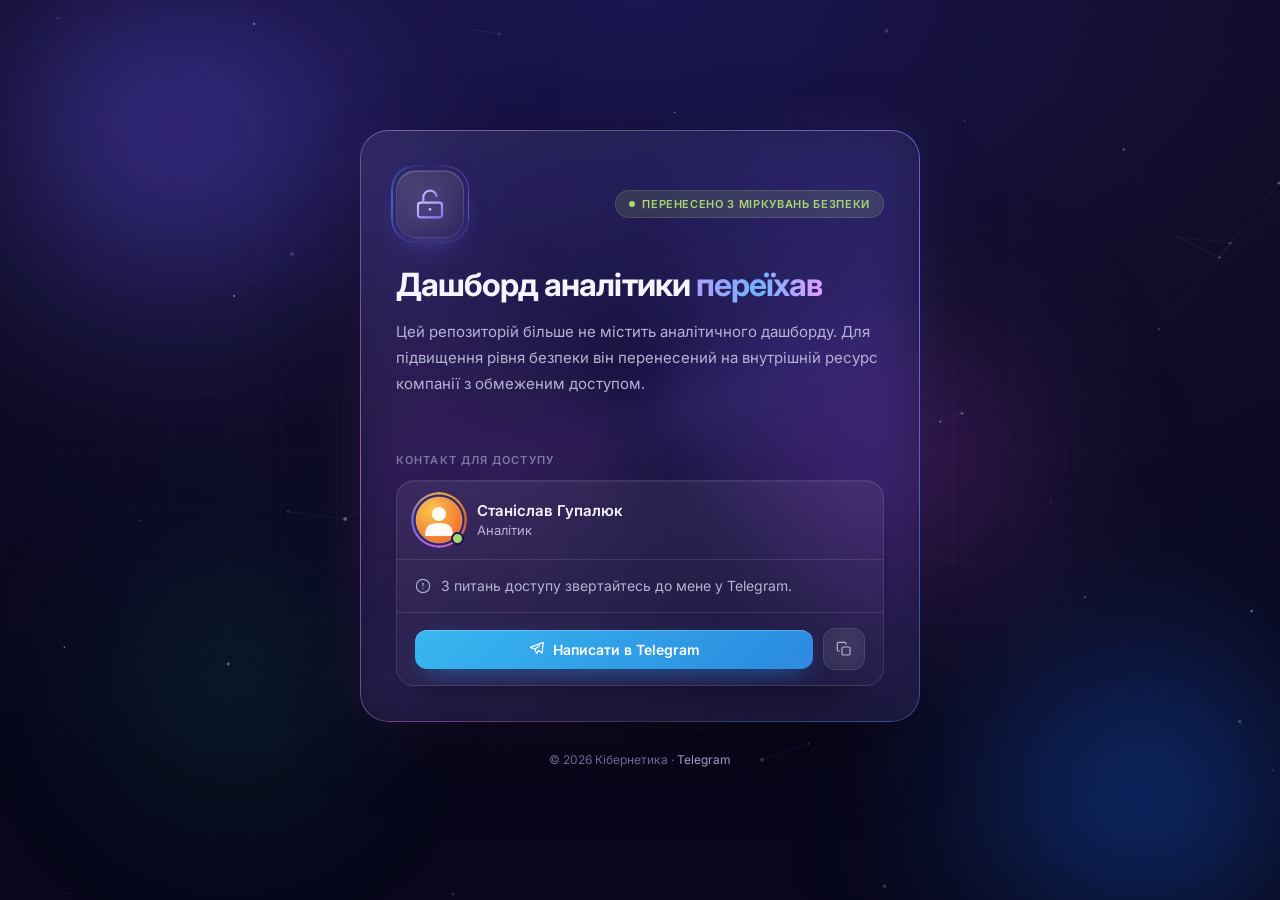
==== commit 9704e556: "Deploy updated dashboard landing page" ====
--- a/index.html
+++ b/index.html
@@ -1 +1,142 @@
-<!doctype html><html lang="uk"><head><meta charset="utf-8"><meta http-equiv="X-UA-Compatible" content="IE=edge"><meta name="viewport" content="width=device-width,initial-scale=1"><meta http-equiv="Content-Security-Policy" content="default-src 'self'; script-src 'self'; style-src 'self' 'unsafe-inline' https://fonts.googleapis.com; font-src 'self' https://fonts.gstatic.com; img-src 'self' data: https://cdn.weatherapi.com; connect-src 'self' https://api.weatherapi.com https://bank.gov.ua https://script.google.com https://script.googleusercontent.com; object-src 'none'; base-uri 'self'; form-action 'self'; frame-src 'none'"><meta name="referrer" content="strict-origin-when-cross-origin"><link rel="icon" type="image/png" href="/favicon.png"><link rel="preconnect" href="https://fonts.googleapis.com"><link rel="preconnect" href="https://fonts.gstatic.com" crossorigin><link rel="stylesheet" href="https://fonts.googleapis.com/css2?family=Manrope:wght@400..800&display=swap"><title>Dashboard</title><script defer="defer" src="/js/chunk-vendors.cd24b499.js"></script><script defer="defer" src="/js/app.74b3cdb3.js"></script><link href="/css/chunk-vendors.89780698.css" rel="stylesheet"><link href="/css/app.dd5c79b0.css" rel="stylesheet"></head><body><noscript><strong>We're sorry but kiber-dashboard-rebuild-vue doesn't work properly without JavaScript enabled. Please enable it to continue.</strong></noscript><div id="app"></div></body></html>+<!DOCTYPE html>
+<html lang="uk">
+<head>
+  <meta charset="UTF-8" />
+  <meta name="viewport" content="width=device-width, initial-scale=1.0" />
+  <title>Кібернетика — Аналітичний дашборд</title>
+  <meta name="description" content="Аналітичний дашборд перенесено на внутрішній ресурс компанії з обмеженим доступом. З питань доступу звертайтесь у Telegram." />
+  <meta property="og:title" content="Кібернетика — Аналітичний дашборд" />
+  <meta property="og:description" content="Дашборд перенесено з міркувань безпеки. Контакт для доступу — у Telegram." />
+  <meta property="og:type" content="website" />
+  <meta name="theme-color" content="#0b0920" />
+  <link rel="icon" href="data:image/svg+xml,%3Csvg xmlns='http://www.w3.org/2000/svg' viewBox='0 0 24 24' fill='none' stroke='%237c6ff7' stroke-width='2' stroke-linecap='round' stroke-linejoin='round'%3E%3Crect x='3' y='11' width='18' height='11' rx='2'/%3E%3Cpath d='M7 11V7a5 5 0 0 1 9.9-1'/%3E%3Ccircle cx='12' cy='16' r='1' fill='%237c6ff7' stroke='none'/%3E%3C/svg%3E" />
+  <link rel="preconnect" href="https://fonts.googleapis.com" />
+  <link rel="preconnect" href="https://fonts.gstatic.com" crossorigin />
+  <link href="https://fonts.googleapis.com/css2?family=Inter:wght@400;500;600;700&display=swap" rel="stylesheet" />
+  <link rel="stylesheet" href="styles.css" />
+</head>
+<body>
+  <!-- Animated background layers -->
+  <div class="aurora" aria-hidden="true">
+    <span class="blob blob-1"></span>
+    <span class="blob blob-2"></span>
+    <span class="blob blob-3"></span>
+    <span class="blob blob-4"></span>
+  </div>
+  <div class="grid-overlay" aria-hidden="true"></div>
+  <canvas id="bg-canvas" aria-hidden="true"></canvas>
+  <div class="cursor-glow" id="cursorGlow" aria-hidden="true"></div>
+  <div class="noise" aria-hidden="true"></div>
+
+  <main class="page">
+    <div class="glass-panel reveal" id="panel">
+      <div class="panel-spotlight" aria-hidden="true"></div>
+      <div class="panel-content">
+
+        <div class="panel-head">
+          <div class="icon-wrap reveal">
+            <span class="icon-ring" aria-hidden="true"></span>
+            <svg class="lock" width="32" height="32" viewBox="0 0 24 24" fill="none" stroke="url(#lock-grad)" stroke-width="1.6" stroke-linecap="round" stroke-linejoin="round">
+              <defs>
+                <linearGradient id="lock-grad" x1="0" y1="0" x2="1" y2="1">
+                  <stop offset="0%" stop-color="#c9c3ff"/>
+                  <stop offset="100%" stop-color="#7c6ff7"/>
+                </linearGradient>
+              </defs>
+              <rect x="3" y="11" width="18" height="11" rx="2"/>
+              <path class="lock-shackle" d="M7 11V7a5 5 0 0 1 9.9-1"/>
+              <circle cx="12" cy="16" r="1" fill="#c9c3ff" stroke="none"/>
+            </svg>
+          </div>
+
+          <div class="badge reveal">
+            <span class="pulse-dot" aria-hidden="true"></span>
+            Перенесено з міркувань безпеки
+          </div>
+        </div>
+
+        <h1 class="reveal">Дашборд аналітики <span class="gradient-text">переїхав</span></h1>
+
+        <p class="description reveal">
+          Цей репозиторій більше не містить аналітичного дашборду.
+          Для підвищення рівня безпеки він перенесений на внутрішній ресурс компанії
+          з обмеженим доступом.
+        </p>
+
+        <div class="divider reveal" aria-hidden="true"></div>
+
+        <p class="section-label reveal">Контакт для доступу</p>
+
+        <div class="card reveal">
+          <div class="card-row">
+            <div class="avatar">
+              <span class="avatar-ring" aria-hidden="true"></span>
+              <svg width="48" height="48" viewBox="0 0 48 48" xmlns="http://www.w3.org/2000/svg">
+                <defs>
+                  <radialGradient id="av-bg" cx="35%" cy="30%" r="70%">
+                    <stop offset="0%" stop-color="#f9c74f"/>
+                    <stop offset="100%" stop-color="#f3722c"/>
+                  </radialGradient>
+                </defs>
+                <circle cx="24" cy="24" r="23" fill="url(#av-bg)"/>
+                <circle cx="24" cy="24" r="23" fill="none" stroke="rgba(255,255,255,0.35)" stroke-width="1"/>
+                <!-- голова -->
+                <circle cx="24" cy="18" r="7" fill="white" fill-opacity="0.95"/>
+                <!-- тело -->
+                <path d="M10 40 C10 30 14 27 24 27 C34 27 38 30 38 40" fill="white" fill-opacity="0.95"/>
+              </svg>
+              <span class="status-dot" aria-hidden="true" title="Онлайн"></span>
+            </div>
+            <div>
+              <div class="card-row-name">Станіслав Гупалюк</div>
+              <div class="card-row-sub">Аналітик</div>
+            </div>
+          </div>
+          <div class="card-row">
+            <div class="card-info">
+              <svg width="16" height="16" viewBox="0 0 24 24" fill="none" stroke="#a9a4d6" stroke-width="1.75" stroke-linecap="round" stroke-linejoin="round">
+                <circle cx="12" cy="12" r="10"/>
+                <line x1="12" y1="8" x2="12" y2="12"/>
+                <line x1="12" y1="16" x2="12.01" y2="16"/>
+              </svg>
+              <p>З питань доступу звертайтесь до мене у Telegram.</p>
+            </div>
+          </div>
+          <div class="card-row">
+            <div class="actions-row">
+              <a class="tg-link" href="https://t.me/+380636496923" target="_blank" rel="noopener">
+                <svg width="16" height="16" viewBox="0 0 24 24" fill="none" stroke="currentColor" stroke-width="1.75" stroke-linecap="round" stroke-linejoin="round">
+                  <path d="M21.5 2L2 9.5l7 2.5 2.5 7 3-5 5 4z"/>
+                  <line x1="9" y1="12" x2="16" y2="7"/>
+                </svg>
+                Написати в Telegram
+              </a>
+              <button class="copy-btn" id="copyBtn" type="button" data-copy="https://t.me/+380636496923" aria-label="Скопіювати посилання на Telegram" title="Скопіювати посилання">
+                <svg class="icon-copy" width="16" height="16" viewBox="0 0 24 24" fill="none" stroke="currentColor" stroke-width="1.75" stroke-linecap="round" stroke-linejoin="round">
+                  <rect x="9" y="9" width="12" height="12" rx="2"/>
+                  <path d="M5 15H4a2 2 0 0 1-2-2V4a2 2 0 0 1 2-2h9a2 2 0 0 1 2 2v1"/>
+                </svg>
+                <svg class="icon-check" width="16" height="16" viewBox="0 0 24 24" fill="none" stroke="currentColor" stroke-width="2" stroke-linecap="round" stroke-linejoin="round">
+                  <polyline points="20 6 9 17 4 12"/>
+                </svg>
+              </button>
+            </div>
+          </div>
+        </div>
+
+      </div>
+    </div>
+
+    <p class="footer reveal">
+      © <span id="year"></span> Кібернетика · <a href="https://t.me/+380636496923" target="_blank" rel="noopener">Telegram</a>
+    </p>
+  </main>
+
+  <div class="toast" id="toast" role="status" aria-live="polite">
+    <svg width="16" height="16" viewBox="0 0 24 24" fill="none" stroke="currentColor" stroke-width="2" stroke-linecap="round" stroke-linejoin="round" aria-hidden="true"><polyline points="20 6 9 17 4 12"/></svg>
+    <span class="toast-text"></span>
+  </div>
+
+  <script src="main.js"></script>
+</body>
+</html>
--- a/styles.css
+++ b/styles.css
@@ -0,0 +1,663 @@
+*, *::before, *::after { box-sizing: border-box; margin: 0; padding: 0; }
+
+@property --angle {
+  syntax: '<angle>';
+  initial-value: 0deg;
+  inherits: false;
+}
+
+:root {
+  --bg-0: #07061a;
+  --bg-1: #0f0c29;
+  --surface: rgba(255,255,255,0.05);
+  --surface-hover: rgba(255,255,255,0.1);
+  --glass: rgba(22, 18, 58, 0.38);
+  --border: rgba(255,255,255,0.1);
+  --border-strong: rgba(255,255,255,0.22);
+  --text-primary: #f5f4ff;
+  --text-secondary: #b4b1d4;
+  --text-muted: #7a77a0;
+  --green-bg: rgba(151, 196, 89, 0.12);
+  --green-text: #a8d672;
+  --accent: #7c6ff7;
+  --accent-2: #3b82f6;
+  --accent-3: #d46ff7;
+  --shadow: 0 30px 80px -30px rgba(0,0,0,0.7);
+  --ease-out: cubic-bezier(0.16, 1, 0.3, 1);
+  --ease-spring: cubic-bezier(0.34, 1.56, 0.64, 1);
+}
+
+html { scroll-behavior: smooth; }
+
+body {
+  font-family: 'Inter', -apple-system, BlinkMacSystemFont, 'Segoe UI', system-ui, sans-serif;
+  background: var(--bg-0);
+  background: radial-gradient(120% 90% at 50% 0%, #1a1450 0%, var(--bg-1) 45%, var(--bg-0) 100%);
+  color: var(--text-primary);
+  min-height: 100vh;
+  min-height: 100dvh;
+  display: flex;
+  align-items: center;
+  justify-content: center;
+  padding: 2rem 1rem;
+  position: relative;
+  overflow-x: hidden;
+  -webkit-font-smoothing: antialiased;
+}
+
+::selection { background: var(--accent); color: #fff; }
+
+::-webkit-scrollbar { width: 10px; }
+::-webkit-scrollbar-track { background: transparent; }
+::-webkit-scrollbar-thumb { background: rgba(255,255,255,0.15); border-radius: 10px; }
+::-webkit-scrollbar-thumb:hover { background: rgba(255,255,255,0.25); }
+
+/* ───────── Background layers ───────── */
+
+.aurora {
+  position: fixed;
+  inset: 0;
+  z-index: 0;
+  overflow: hidden;
+  pointer-events: none;
+  filter: blur(80px) saturate(140%);
+}
+.blob {
+  position: absolute;
+  border-radius: 50%;
+  opacity: 0.5;
+  mix-blend-mode: screen;
+  will-change: transform;
+}
+.blob-1 {
+  width: 46vmax; height: 46vmax;
+  background: radial-gradient(circle, #6d5ef5 0%, transparent 65%);
+  top: -14vmax; left: -10vmax;
+  animation: drift-1 22s ease-in-out infinite alternate;
+}
+.blob-2 {
+  width: 40vmax; height: 40vmax;
+  background: radial-gradient(circle, #2f6ff0 0%, transparent 65%);
+  bottom: -14vmax; right: -10vmax;
+  animation: drift-2 26s ease-in-out infinite alternate;
+}
+.blob-3 {
+  width: 30vmax; height: 30vmax;
+  background: radial-gradient(circle, #c05ce8 0%, transparent 65%);
+  top: 30%; left: 55%;
+  opacity: 0.35;
+  animation: drift-3 30s ease-in-out infinite alternate;
+}
+.blob-4 {
+  width: 26vmax; height: 26vmax;
+  background: radial-gradient(circle, #1fb58a 0%, transparent 65%);
+  bottom: 5%; left: 5%;
+  opacity: 0.18;
+  animation: drift-4 34s ease-in-out infinite alternate;
+}
+@keyframes drift-1 { to { transform: translate(18vw, 14vh) scale(1.15); } }
+@keyframes drift-2 { to { transform: translate(-16vw, -12vh) scale(1.2); } }
+@keyframes drift-3 { to { transform: translate(-30vw, -20vh) scale(0.85); } }
+@keyframes drift-4 { to { transform: translate(20vw, -25vh) scale(1.25); } }
+
+.grid-overlay {
+  position: fixed;
+  inset: 0;
+  z-index: 0;
+  pointer-events: none;
+  background-image:
+    linear-gradient(rgba(255,255,255,0.035) 1px, transparent 1px),
+    linear-gradient(90deg, rgba(255,255,255,0.035) 1px, transparent 1px);
+  background-size: 56px 56px;
+  -webkit-mask-image: radial-gradient(ellipse 70% 60% at 50% 50%, #000 20%, transparent 75%);
+  mask-image: radial-gradient(ellipse 70% 60% at 50% 50%, #000 20%, transparent 75%);
+  animation: grid-pan 40s linear infinite;
+}
+@keyframes grid-pan { to { background-position: 56px 56px, 56px 56px; } }
+
+#bg-canvas {
+  position: fixed;
+  inset: 0;
+  width: 100%;
+  height: 100%;
+  z-index: 0;
+  pointer-events: none;
+}
+
+.cursor-glow {
+  position: fixed;
+  top: 0; left: 0;
+  width: 520px; height: 520px;
+  margin: -260px 0 0 -260px;
+  border-radius: 50%;
+  background: radial-gradient(circle, rgba(124,111,247,0.16) 0%, transparent 60%);
+  pointer-events: none;
+  z-index: 0;
+  opacity: 0;
+  transition: opacity 0.6s ease;
+  will-change: transform;
+}
+.cursor-glow.active { opacity: 1; }
+
+.noise {
+  position: fixed;
+  inset: 0;
+  z-index: 2;
+  pointer-events: none;
+  opacity: 0.06;
+  mix-blend-mode: overlay;
+  background-image: url("data:image/svg+xml,%3Csvg xmlns='http://www.w3.org/2000/svg' width='160' height='160'%3E%3Cfilter id='n'%3E%3CfeTurbulence type='fractalNoise' baseFrequency='0.9' numOctaves='3' stitchTiles='stitch'/%3E%3C/filter%3E%3Crect width='100%25' height='100%25' filter='url(%23n)'/%3E%3C/svg%3E");
+}
+
+/* ───────── Layout ───────── */
+
+.page {
+  width: 100%;
+  max-width: 560px;
+  position: relative;
+  z-index: 1;
+  perspective: 1400px;
+}
+
+/* ───────── Glass panel ───────── */
+
+.glass-panel {
+  --mx: 50%;
+  --my: 0%;
+  position: relative;
+  border-radius: 28px;
+  background: linear-gradient(160deg, rgba(255,255,255,0.09) 0%, rgba(255,255,255,0.02) 45%, rgba(255,255,255,0.05) 100%), var(--glass);
+  backdrop-filter: blur(28px) saturate(170%);
+  -webkit-backdrop-filter: blur(28px) saturate(170%);
+  box-shadow:
+    var(--shadow),
+    inset 0 1px 0 rgba(255,255,255,0.14),
+    inset 0 0 0 1px rgba(255,255,255,0.04);
+  transform-style: preserve-3d;
+  transition: transform 0.5s var(--ease-out);
+  will-change: transform;
+}
+
+/* Animated gradient border */
+.glass-panel::before {
+  content: '';
+  position: absolute;
+  inset: 0;
+  border-radius: inherit;
+  padding: 1px;
+  background: conic-gradient(from var(--angle),
+    rgba(255,255,255,0.08) 0deg,
+    rgba(124,111,247,0.9) 60deg,
+    rgba(59,130,246,0.6) 120deg,
+    rgba(255,255,255,0.08) 180deg,
+    rgba(212,111,247,0.7) 260deg,
+    rgba(255,255,255,0.08) 360deg);
+  -webkit-mask: linear-gradient(#fff 0 0) content-box, linear-gradient(#fff 0 0);
+  -webkit-mask-composite: xor;
+  mask-composite: exclude;
+  animation: spin-angle 8s linear infinite;
+  pointer-events: none;
+}
+/* Soft outer glow following the border */
+.glass-panel::after {
+  content: '';
+  position: absolute;
+  inset: -1px;
+  border-radius: inherit;
+  background: conic-gradient(from var(--angle), transparent 0deg, rgba(124,111,247,0.35) 70deg, transparent 150deg, rgba(212,111,247,0.25) 260deg, transparent 330deg);
+  filter: blur(24px);
+  opacity: 0.55;
+  z-index: -1;
+  animation: spin-angle 8s linear infinite;
+  pointer-events: none;
+}
+@keyframes spin-angle { to { --angle: 360deg; } }
+
+.panel-spotlight {
+  position: absolute;
+  inset: 0;
+  border-radius: inherit;
+  background: radial-gradient(420px circle at var(--mx) var(--my), rgba(255,255,255,0.09), transparent 45%);
+  opacity: 0;
+  transition: opacity 0.4s ease;
+  pointer-events: none;
+}
+.glass-panel:hover .panel-spotlight { opacity: 1; }
+
+.panel-content {
+  position: relative;
+  padding: 2.5rem 2.25rem 2.25rem;
+}
+
+.panel-head {
+  display: flex;
+  align-items: center;
+  justify-content: space-between;
+  gap: 1rem;
+  margin-bottom: 1.75rem;
+  flex-wrap: wrap;
+}
+
+/* ───────── Reveal ───────── */
+
+.reveal {
+  opacity: 0;
+  transform: translateY(16px) scale(0.98);
+  filter: blur(6px);
+  animation: reveal-in 0.9s var(--ease-out) forwards;
+}
+@keyframes reveal-in {
+  to { opacity: 1; transform: none; filter: blur(0); }
+}
+/* The panel itself reveals without blur so backdrop-filter stays crisp */
+.glass-panel.reveal {
+  filter: none;
+  transform: translateY(24px) scale(0.97);
+  animation-name: panel-in;
+}
+@keyframes panel-in {
+  to { opacity: 1; transform: none; }
+}
+
+/* ───────── Icon ───────── */
+
+.icon-wrap {
+  width: 68px;
+  height: 68px;
+  border-radius: 20px;
+  background: linear-gradient(145deg, rgba(255,255,255,0.1), rgba(255,255,255,0.02));
+  border: 1px solid var(--border);
+  display: flex;
+  align-items: center;
+  justify-content: center;
+  position: relative;
+  box-shadow: 0 12px 30px -12px rgba(124,111,247,0.6), inset 0 1px 0 rgba(255,255,255,0.15);
+  backdrop-filter: blur(10px);
+  -webkit-backdrop-filter: blur(10px);
+}
+.icon-ring {
+  position: absolute;
+  inset: -6px;
+  border-radius: 24px;
+  padding: 1.5px;
+  background: conic-gradient(from var(--angle), transparent 0deg, #7c6ff7 90deg, transparent 180deg, #3b82f6 270deg, transparent 360deg);
+  -webkit-mask: linear-gradient(#fff 0 0) content-box, linear-gradient(#fff 0 0);
+  -webkit-mask-composite: xor;
+  mask-composite: exclude;
+  animation: spin-angle 4s linear infinite;
+  opacity: 0.7;
+}
+.icon-wrap .lock {
+  display: block;
+  filter: drop-shadow(0 0 10px rgba(124,111,247,0.6));
+  animation: bob 4s ease-in-out infinite;
+}
+.lock-shackle {
+  transform-origin: 17px 11px;
+  transition: transform 0.5s var(--ease-spring);
+}
+.icon-wrap:hover .lock-shackle { transform: translateY(-2px) rotate(-12deg); }
+@keyframes bob {
+  0%, 100% { transform: translateY(0); }
+  50%      { transform: translateY(-3px); }
+}
+
+/* ───────── Badge ───────── */
+
+.badge {
+  display: inline-flex;
+  align-items: center;
+  gap: 7px;
+  font-size: 11px;
+  font-weight: 600;
+  letter-spacing: 0.06em;
+  text-transform: uppercase;
+  color: var(--green-text);
+  background: var(--green-bg);
+  border: 1px solid rgba(168, 214, 114, 0.2);
+  border-radius: 999px;
+  padding: 6px 13px;
+  backdrop-filter: blur(8px);
+  -webkit-backdrop-filter: blur(8px);
+  position: relative;
+  overflow: hidden;
+}
+.badge::after {
+  content: '';
+  position: absolute;
+  top: 0; bottom: 0;
+  width: 40%;
+  left: -60%;
+  background: linear-gradient(90deg, transparent, rgba(255,255,255,0.18), transparent);
+  transform: skewX(-20deg);
+  animation: badge-shine 5s ease-in-out 1.5s infinite;
+}
+@keyframes badge-shine {
+  0%, 60% { left: -60%; }
+  100%    { left: 130%; }
+}
+.badge .pulse-dot {
+  width: 6px;
+  height: 6px;
+  border-radius: 50%;
+  background: var(--green-text);
+  animation: pulse 2s infinite;
+  flex-shrink: 0;
+}
+@keyframes pulse {
+  0%   { box-shadow: 0 0 0 0 rgba(168, 214, 114, 0.55); }
+  70%  { box-shadow: 0 0 0 7px rgba(168, 214, 114, 0); }
+  100% { box-shadow: 0 0 0 0 rgba(168, 214, 114, 0); }
+}
+
+/* ───────── Typography ───────── */
+
+h1 {
+  font-size: 32px;
+  font-weight: 700;
+  line-height: 1.2;
+  letter-spacing: -0.03em;
+  color: var(--text-primary);
+  margin-bottom: 0.9rem;
+}
+.gradient-text {
+  background: linear-gradient(90deg, #a79dff 0%, #6fb2ff 25%, #e39bff 50%, #a79dff 75%, #6fb2ff 100%);
+  background-size: 200% auto;
+  -webkit-background-clip: text;
+  background-clip: text;
+  -webkit-text-fill-color: transparent;
+  color: transparent;
+  animation: text-flow 6s linear infinite;
+}
+@keyframes text-flow { to { background-position: -200% center; } }
+
+.description {
+  font-size: 15px;
+  line-height: 1.75;
+  color: var(--text-secondary);
+  margin-bottom: 2rem;
+}
+
+.divider {
+  height: 1px;
+  margin-bottom: 1.4rem;
+  background: linear-gradient(90deg, transparent, rgba(255,255,255,0.18) 20%, rgba(124,111,247,0.5) 50%, rgba(255,255,255,0.18) 80%, transparent);
+  background-size: 200% 100%;
+  animation: divider-flow 6s ease-in-out infinite alternate;
+}
+@keyframes divider-flow {
+  from { background-position: 0% 0; }
+  to   { background-position: 100% 0; }
+}
+
+.section-label {
+  font-size: 11px;
+  font-weight: 600;
+  letter-spacing: 0.1em;
+  text-transform: uppercase;
+  color: var(--text-muted);
+  margin-bottom: 0.8rem;
+}
+
+/* ───────── Contact card ───────── */
+
+.card {
+  background: linear-gradient(180deg, rgba(255,255,255,0.06), rgba(255,255,255,0.025));
+  border: 1px solid var(--border);
+  border-radius: 18px;
+  overflow: hidden;
+  box-shadow: inset 0 1px 0 rgba(255,255,255,0.08), 0 16px 40px -24px rgba(0,0,0,0.6);
+  transition: border-color 0.3s ease, transform 0.4s var(--ease-out), box-shadow 0.4s ease;
+}
+.card:hover {
+  border-color: var(--border-strong);
+  transform: translateY(-2px);
+  box-shadow: inset 0 1px 0 rgba(255,255,255,0.1), 0 24px 50px -24px rgba(124,111,247,0.45);
+}
+
+.card-row {
+  display: flex;
+  align-items: center;
+  gap: 14px;
+  padding: 15px 18px;
+  border-bottom: 1px solid var(--border);
+  transition: background 0.25s ease;
+}
+.card-row:hover { background: rgba(255,255,255,0.03); }
+.card-row:last-child { border-bottom: none; }
+
+.avatar {
+  width: 48px;
+  height: 48px;
+  border-radius: 50%;
+  flex-shrink: 0;
+  position: relative;
+  display: flex;
+  align-items: center;
+  justify-content: center;
+}
+.avatar svg { position: relative; display: block; transition: transform 0.5s var(--ease-spring); }
+.card-row:hover .avatar svg { transform: scale(1.06) rotate(-4deg); }
+.avatar-ring {
+  position: absolute;
+  inset: -4px;
+  border-radius: 50%;
+  background: conic-gradient(from var(--angle), #f9c74f, #f3722c, #d46ff7, #7c6ff7, #f9c74f);
+  animation: spin-angle 5s linear infinite;
+  -webkit-mask: radial-gradient(circle, transparent 25px, #000 26px);
+  mask: radial-gradient(circle, transparent 25px, #000 26px);
+  opacity: 0.85;
+}
+.avatar .status-dot {
+  position: absolute;
+  bottom: -1px;
+  right: -1px;
+  width: 13px;
+  height: 13px;
+  border-radius: 50%;
+  background: var(--green-text);
+  border: 2px solid #1b1644;
+  animation: pulse 2.4s infinite;
+}
+
+.card-row-name {
+  font-size: 15px;
+  font-weight: 600;
+  color: var(--text-primary);
+  line-height: 1.3;
+}
+.card-row-sub {
+  font-size: 13px;
+  color: var(--text-secondary);
+  margin-top: 2px;
+}
+
+.card-info {
+  display: flex;
+  align-items: flex-start;
+  gap: 10px;
+}
+.card-info svg { flex-shrink: 0; margin-top: 3px; }
+.card-info p {
+  font-size: 14px;
+  line-height: 1.6;
+  color: var(--text-secondary);
+}
+
+/* ───────── Buttons ───────── */
+
+.actions-row {
+  display: flex;
+  align-items: center;
+  gap: 10px;
+  width: 100%;
+}
+
+.tg-link {
+  position: relative;
+  overflow: hidden;
+  flex: 1;
+  display: inline-flex;
+  align-items: center;
+  justify-content: center;
+  gap: 8px;
+  font-size: 14px;
+  font-weight: 600;
+  color: #fff;
+  text-decoration: none;
+  background: #229ed9;
+  background: linear-gradient(135deg, #37b6f0 0%, #2a8ce0 50%, #6d5ef5 100%);
+  background-size: 180% 180%;
+  border-radius: 12px;
+  padding: 11px 18px;
+  box-shadow: 0 10px 28px -10px rgba(42, 140, 224, 0.75), inset 0 1px 0 rgba(255,255,255,0.25);
+  transition: transform 0.35s var(--ease-spring), box-shadow 0.3s ease, background-position 0.6s ease;
+  isolation: isolate;
+}
+.tg-link::before {
+  content: '';
+  position: absolute;
+  top: 0; bottom: 0;
+  left: -75%;
+  width: 50%;
+  background: linear-gradient(90deg, transparent, rgba(255,255,255,0.35), transparent);
+  transform: skewX(-20deg);
+  transition: left 0.7s var(--ease-out);
+  z-index: -1;
+}
+.tg-link:hover {
+  transform: translateY(-2px);
+  background-position: 100% 100%;
+  box-shadow: 0 16px 36px -10px rgba(109, 94, 245, 0.8), inset 0 1px 0 rgba(255,255,255,0.3);
+}
+.tg-link:hover::before { left: 130%; }
+.tg-link:active { transform: translateY(0) scale(0.98); }
+.tg-link svg { transition: transform 0.4s var(--ease-spring); }
+.tg-link:hover svg { transform: translate(2px, -2px) rotate(8deg); }
+.tg-link:focus-visible,
+.copy-btn:focus-visible,
+.footer a:focus-visible {
+  outline: 2px solid #a79dff;
+  outline-offset: 3px;
+}
+
+.ripple {
+  position: absolute;
+  border-radius: 50%;
+  background: rgba(255,255,255,0.45);
+  transform: scale(0);
+  animation: ripple 0.7s ease-out forwards;
+  pointer-events: none;
+}
+@keyframes ripple { to { transform: scale(4); opacity: 0; } }
+
+.copy-btn {
+  position: relative;
+  overflow: hidden;
+  display: inline-flex;
+  align-items: center;
+  justify-content: center;
+  width: 42px;
+  height: 42px;
+  flex-shrink: 0;
+  border-radius: 12px;
+  border: 1px solid var(--border);
+  background: var(--surface);
+  color: var(--text-secondary);
+  cursor: pointer;
+  backdrop-filter: blur(8px);
+  -webkit-backdrop-filter: blur(8px);
+  transition: background 0.2s ease, color 0.2s ease, transform 0.35s var(--ease-spring), border-color 0.2s ease;
+}
+.copy-btn:hover {
+  background: var(--surface-hover);
+  color: var(--text-primary);
+  border-color: var(--border-strong);
+  transform: translateY(-2px);
+}
+.copy-btn:active { transform: scale(0.92); }
+.copy-btn svg {
+  display: block;
+  position: absolute;
+  transition: transform 0.4s var(--ease-spring), opacity 0.25s ease;
+}
+.copy-btn .icon-check { opacity: 0; transform: scale(0.3) rotate(-45deg); }
+.copy-btn.copied { color: var(--green-text); border-color: rgba(168, 214, 114, 0.45); background: var(--green-bg); }
+.copy-btn.copied .icon-copy { opacity: 0; transform: scale(0.3) rotate(45deg); }
+.copy-btn.copied .icon-check { opacity: 1; transform: none; }
+
+/* ───────── Footer ───────── */
+
+.footer {
+  margin-top: 1.75rem;
+  font-size: 12px;
+  color: var(--text-muted);
+  text-align: center;
+  line-height: 1.6;
+}
+.footer a {
+  color: var(--text-secondary);
+  text-decoration: none;
+  background: linear-gradient(currentColor, currentColor) no-repeat left bottom / 0% 1px;
+  transition: color 0.2s ease, background-size 0.35s var(--ease-out);
+}
+.footer a:hover {
+  color: var(--text-primary);
+  background-size: 100% 1px;
+}
+
+/* ───────── Toast ───────── */
+
+.toast {
+  position: fixed;
+  left: 50%;
+  bottom: 28px;
+  transform: translate(-50%, 24px) scale(0.95);
+  background: rgba(30, 24, 70, 0.55);
+  backdrop-filter: blur(20px) saturate(160%);
+  -webkit-backdrop-filter: blur(20px) saturate(160%);
+  border: 1px solid var(--border-strong);
+  color: var(--text-primary);
+  font-size: 13px;
+  font-weight: 500;
+  padding: 11px 18px;
+  border-radius: 14px;
+  box-shadow: var(--shadow), inset 0 1px 0 rgba(255,255,255,0.12);
+  opacity: 0;
+  pointer-events: none;
+  transition: opacity 0.3s ease, transform 0.45s var(--ease-spring);
+  z-index: 10;
+  display: flex;
+  align-items: center;
+  gap: 8px;
+}
+.toast svg { color: var(--green-text); }
+.toast.visible {
+  opacity: 1;
+  transform: translate(-50%, 0) scale(1);
+}
+
+/* ───────── Responsive ───────── */
+
+@media (max-width: 480px) {
+  body { padding: 1.25rem 1rem; }
+  .glass-panel { border-radius: 22px; }
+  .panel-content { padding: 1.75rem 1.25rem 1.5rem; }
+  .panel-head { margin-bottom: 1.4rem; }
+  h1 { font-size: 25px; }
+  .description { font-size: 14px; }
+  .card-row { padding: 14px; }
+}
+
+@media (hover: none) {
+  .panel-spotlight, .cursor-glow { display: none; }
+}
+
+@media (prefers-reduced-motion: reduce) {
+  html { scroll-behavior: auto; }
+  *, *::before, *::after {
+    animation-duration: 0.001ms !important;
+    animation-iteration-count: 1 !important;
+    transition-duration: 0.001ms !important;
+  }
+}
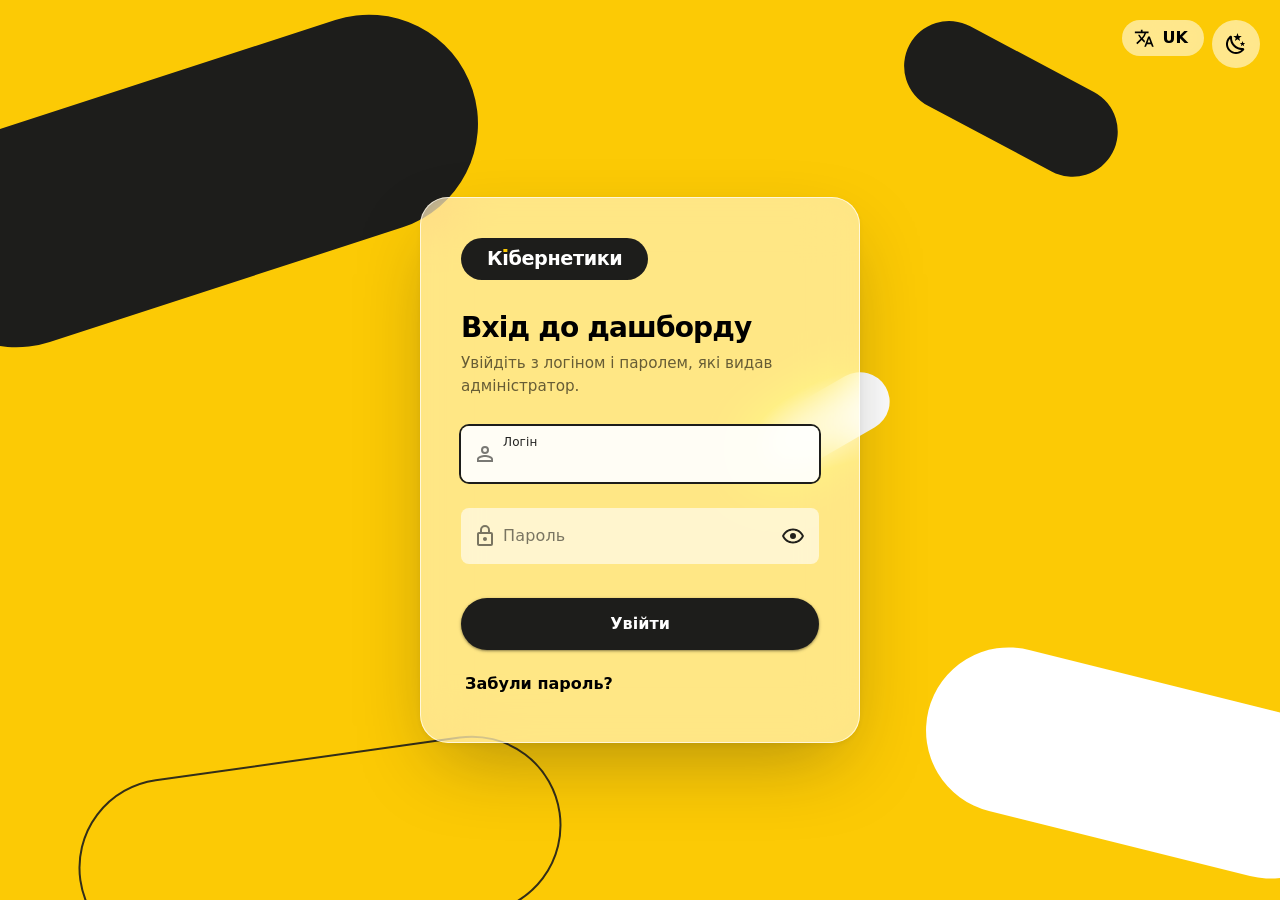
==== commit baeea649: "APP 2.0" ====
--- a/index.html
+++ b/index.html
@@ -1,142 +1,18 @@
-<!DOCTYPE html>
-<html lang="uk">
-<head>
-  <meta charset="UTF-8" />
-  <meta name="viewport" content="width=device-width, initial-scale=1.0" />
-  <title>Кібернетика — Аналітичний дашборд</title>
-  <meta name="description" content="Аналітичний дашборд перенесено на внутрішній ресурс компанії з обмеженим доступом. З питань доступу звертайтесь у Telegram." />
-  <meta property="og:title" content="Кібернетика — Аналітичний дашборд" />
-  <meta property="og:description" content="Дашборд перенесено з міркувань безпеки. Контакт для доступу — у Telegram." />
-  <meta property="og:type" content="website" />
-  <meta name="theme-color" content="#0b0920" />
-  <link rel="icon" href="data:image/svg+xml,%3Csvg xmlns='http://www.w3.org/2000/svg' viewBox='0 0 24 24' fill='none' stroke='%237c6ff7' stroke-width='2' stroke-linecap='round' stroke-linejoin='round'%3E%3Crect x='3' y='11' width='18' height='11' rx='2'/%3E%3Cpath d='M7 11V7a5 5 0 0 1 9.9-1'/%3E%3Ccircle cx='12' cy='16' r='1' fill='%237c6ff7' stroke='none'/%3E%3C/svg%3E" />
-  <link rel="preconnect" href="https://fonts.googleapis.com" />
-  <link rel="preconnect" href="https://fonts.gstatic.com" crossorigin />
-  <link href="https://fonts.googleapis.com/css2?family=Inter:wght@400;500;600;700&display=swap" rel="stylesheet" />
-  <link rel="stylesheet" href="styles.css" />
-</head>
-<body>
-  <!-- Animated background layers -->
-  <div class="aurora" aria-hidden="true">
-    <span class="blob blob-1"></span>
-    <span class="blob blob-2"></span>
-    <span class="blob blob-3"></span>
-    <span class="blob blob-4"></span>
-  </div>
-  <div class="grid-overlay" aria-hidden="true"></div>
-  <canvas id="bg-canvas" aria-hidden="true"></canvas>
-  <div class="cursor-glow" id="cursorGlow" aria-hidden="true"></div>
-  <div class="noise" aria-hidden="true"></div>
-
-  <main class="page">
-    <div class="glass-panel reveal" id="panel">
-      <div class="panel-spotlight" aria-hidden="true"></div>
-      <div class="panel-content">
-
-        <div class="panel-head">
-          <div class="icon-wrap reveal">
-            <span class="icon-ring" aria-hidden="true"></span>
-            <svg class="lock" width="32" height="32" viewBox="0 0 24 24" fill="none" stroke="url(#lock-grad)" stroke-width="1.6" stroke-linecap="round" stroke-linejoin="round">
-              <defs>
-                <linearGradient id="lock-grad" x1="0" y1="0" x2="1" y2="1">
-                  <stop offset="0%" stop-color="#c9c3ff"/>
-                  <stop offset="100%" stop-color="#7c6ff7"/>
-                </linearGradient>
-              </defs>
-              <rect x="3" y="11" width="18" height="11" rx="2"/>
-              <path class="lock-shackle" d="M7 11V7a5 5 0 0 1 9.9-1"/>
-              <circle cx="12" cy="16" r="1" fill="#c9c3ff" stroke="none"/>
-            </svg>
-          </div>
-
-          <div class="badge reveal">
-            <span class="pulse-dot" aria-hidden="true"></span>
-            Перенесено з міркувань безпеки
-          </div>
-        </div>
-
-        <h1 class="reveal">Дашборд аналітики <span class="gradient-text">переїхав</span></h1>
-
-        <p class="description reveal">
-          Цей репозиторій більше не містить аналітичного дашборду.
-          Для підвищення рівня безпеки він перенесений на внутрішній ресурс компанії
-          з обмеженим доступом.
-        </p>
-
-        <div class="divider reveal" aria-hidden="true"></div>
-
-        <p class="section-label reveal">Контакт для доступу</p>
-
-        <div class="card reveal">
-          <div class="card-row">
-            <div class="avatar">
-              <span class="avatar-ring" aria-hidden="true"></span>
-              <svg width="48" height="48" viewBox="0 0 48 48" xmlns="http://www.w3.org/2000/svg">
-                <defs>
-                  <radialGradient id="av-bg" cx="35%" cy="30%" r="70%">
-                    <stop offset="0%" stop-color="#f9c74f"/>
-                    <stop offset="100%" stop-color="#f3722c"/>
-                  </radialGradient>
-                </defs>
-                <circle cx="24" cy="24" r="23" fill="url(#av-bg)"/>
-                <circle cx="24" cy="24" r="23" fill="none" stroke="rgba(255,255,255,0.35)" stroke-width="1"/>
-                <!-- голова -->
-                <circle cx="24" cy="18" r="7" fill="white" fill-opacity="0.95"/>
-                <!-- тело -->
-                <path d="M10 40 C10 30 14 27 24 27 C34 27 38 30 38 40" fill="white" fill-opacity="0.95"/>
-              </svg>
-              <span class="status-dot" aria-hidden="true" title="Онлайн"></span>
-            </div>
-            <div>
-              <div class="card-row-name">Станіслав Гупалюк</div>
-              <div class="card-row-sub">Аналітик</div>
-            </div>
-          </div>
-          <div class="card-row">
-            <div class="card-info">
-              <svg width="16" height="16" viewBox="0 0 24 24" fill="none" stroke="#a9a4d6" stroke-width="1.75" stroke-linecap="round" stroke-linejoin="round">
-                <circle cx="12" cy="12" r="10"/>
-                <line x1="12" y1="8" x2="12" y2="12"/>
-                <line x1="12" y1="16" x2="12.01" y2="16"/>
-              </svg>
-              <p>З питань доступу звертайтесь до мене у Telegram.</p>
-            </div>
-          </div>
-          <div class="card-row">
-            <div class="actions-row">
-              <a class="tg-link" href="https://t.me/+380636496923" target="_blank" rel="noopener">
-                <svg width="16" height="16" viewBox="0 0 24 24" fill="none" stroke="currentColor" stroke-width="1.75" stroke-linecap="round" stroke-linejoin="round">
-                  <path d="M21.5 2L2 9.5l7 2.5 2.5 7 3-5 5 4z"/>
-                  <line x1="9" y1="12" x2="16" y2="7"/>
-                </svg>
-                Написати в Telegram
-              </a>
-              <button class="copy-btn" id="copyBtn" type="button" data-copy="https://t.me/+380636496923" aria-label="Скопіювати посилання на Telegram" title="Скопіювати посилання">
-                <svg class="icon-copy" width="16" height="16" viewBox="0 0 24 24" fill="none" stroke="currentColor" stroke-width="1.75" stroke-linecap="round" stroke-linejoin="round">
-                  <rect x="9" y="9" width="12" height="12" rx="2"/>
-                  <path d="M5 15H4a2 2 0 0 1-2-2V4a2 2 0 0 1 2-2h9a2 2 0 0 1 2 2v1"/>
-                </svg>
-                <svg class="icon-check" width="16" height="16" viewBox="0 0 24 24" fill="none" stroke="currentColor" stroke-width="2" stroke-linecap="round" stroke-linejoin="round">
-                  <polyline points="20 6 9 17 4 12"/>
-                </svg>
-              </button>
-            </div>
-          </div>
-        </div>
-
-      </div>
-    </div>
-
-    <p class="footer reveal">
-      © <span id="year"></span> Кібернетика · <a href="https://t.me/+380636496923" target="_blank" rel="noopener">Telegram</a>
-    </p>
-  </main>
-
-  <div class="toast" id="toast" role="status" aria-live="polite">
-    <svg width="16" height="16" viewBox="0 0 24 24" fill="none" stroke="currentColor" stroke-width="2" stroke-linecap="round" stroke-linejoin="round" aria-hidden="true"><polyline points="20 6 9 17 4 12"/></svg>
-    <span class="toast-text"></span>
-  </div>
-
-  <script src="main.js"></script>
-</body>
-</html>
+<!doctype html><html lang="uk"><head><meta charset="utf-8"><meta http-equiv="X-UA-Compatible" content="IE=edge"><meta name="viewport" content="width=device-width,initial-scale=1"><meta http-equiv="Content-Security-Policy" content="default-src 'self'; script-src 'self'; style-src 'self' 'unsafe-inline' https://fonts.googleapis.com; font-src 'self' https://fonts.gstatic.com; img-src 'self' data: https://cdn.weatherapi.com; connect-src 'self' https://api.weatherapi.com https://bank.gov.ua https://script.google.com https://script.googleusercontent.com; object-src 'none'; base-uri 'self'; form-action 'self'; frame-src 'none'"><meta name="referrer" content="strict-origin-when-cross-origin"><link rel="icon" type="image/png" href="/favicon.png"><link rel="preconnect" href="https://fonts.googleapis.com"><link rel="preconnect" href="https://fonts.gstatic.com" crossorigin><link rel="stylesheet" href="https://fonts.googleapis.com/css2?family=Manrope:wght@400..800&display=swap"><title>Dashboard</title><style>/* Заставка до загрузки скриптов: фирменный фон и логотип в бегущем кольце. Исчезает, когда Vue заменяет содержимое #app */
+      .splash { position: fixed; top: 0; right: 0; bottom: 0; left: 0; display: flex; align-items: center; justify-content: center; overflow: hidden; background: #FCCA05; font-family: Manrope, system-ui, sans-serif; }
+      .splash__pill { position: absolute; border-radius: 999px; transform: rotate(-24deg); }
+      .splash__pill--a { top: -80px; left: -60px; width: 460px; height: 200px; background: #1D1D1B; }
+      .splash__pill--b { right: -80px; bottom: -40px; width: 420px; height: 190px; background: #FFFFFF; }
+      .splash__pill--c { top: 8%; right: 12%; width: 200px; height: 78px; background: #1D1D1B; opacity: 0.85; }
+      .splash__mark { position: relative; width: 132px; height: 132px; }
+      .splash__ring { position: absolute; top: 0; left: 0; box-sizing: border-box; width: 100%; height: 100%; border: 4px solid rgba(29, 29, 27, 0.14); border-top-color: #1D1D1B; border-radius: 50%; animation: splash-spin 1.6s linear infinite; }
+      .splash__logo { position: absolute; top: 50%; left: 50%; display: flex; align-items: center; justify-content: center; width: 72px; height: 72px; margin: -36px 0 0 -36px; border-radius: 18px; background: #1D1D1B; box-shadow: 0 14px 28px -14px rgba(0, 0, 0, 0.55); color: #fff; font-size: 40px; font-weight: 800; }
+      .splash__logo i { width: 7px; height: 7px; margin: 14px 0 0 2px; border-radius: 50%; background: #FCCA05; }
+      @media (prefers-color-scheme: dark) {
+        .splash { background: #1D1D1B; }
+        .splash__pill--a, .splash__pill--c { background: #FCCA05; }
+        .splash__pill--b { background: rgba(255, 255, 255, 0.12); }
+        .splash__ring { border-color: rgba(255, 255, 255, 0.14); border-top-color: #FFFFFF; }
+        .splash__logo { background: #0d0d0c; }
+      }
+      @keyframes splash-spin { to { transform: rotate(360deg); } }</style><script defer="defer" src="/js/chunk-vendors.2eca5d1f.js"></script><script defer="defer" src="/js/app.9ed6899c.js"></script><link href="/css/chunk-vendors.89780698.css" rel="stylesheet"><link href="/css/app.ae5751c6.css" rel="stylesheet"></head><body><noscript><strong>We're sorry but kiber-dashboard-rebuild-vue doesn't work properly without JavaScript enabled. Please enable it to continue.</strong></noscript><div id="app"><div class="splash" role="status" aria-label="Loading"><span class="splash__pill splash__pill--a"></span> <span class="splash__pill splash__pill--b"></span> <span class="splash__pill splash__pill--c"></span><div class="splash__mark"><span class="splash__ring"></span> <span class="splash__logo">K<i></i></span></div></div></div></body></html>
--- a/css/app.ae5751c6.css
+++ b/css/app.ae5751c6.css
@@ -0,0 +1 @@
+.boot[data-v-4536e5e9]{--bg:rgb(var(--v-theme-brand-yellow));--pill-a:rgb(var(--v-theme-brand-ink));--pill-b:rgb(var(--v-theme-brand-white));--fg:rgb(var(--v-theme-brand-ink));position:fixed;top:0;right:0;bottom:0;left:0;z-index:3600;display:flex;align-items:center;justify-content:center;padding:16px;overflow:hidden;background:var(--bg);color:var(--fg)}.boot--dark[data-v-4536e5e9]{--bg:rgb(var(--v-theme-brand-ink));--pill-a:rgb(var(--v-theme-brand-yellow));--pill-b:hsla(0,0%,100%,.12);--fg:#fff}.boot__field[data-v-4536e5e9]{position:absolute;top:0;right:0;bottom:0;left:0;overflow:hidden;pointer-events:none}.boot__pill[data-v-4536e5e9]{position:absolute;border-radius:999px;opacity:.95;transform:rotate(-24deg)}.boot__pill--a[data-v-4536e5e9]{top:-80px;left:-60px;width:460px;height:200px;background:var(--pill-a);animation:boot-drift-4536e5e9 14s ease-in-out infinite}.boot__pill--b[data-v-4536e5e9]{right:-80px;bottom:-40px;width:420px;height:190px;background:var(--pill-b);animation:boot-drift-4536e5e9 17s ease-in-out -6s infinite reverse}.boot__pill--c[data-v-4536e5e9]{top:8%;right:12%;width:200px;height:78px;background:var(--pill-a);opacity:.85;animation:boot-drift-4536e5e9 12s ease-in-out -3s infinite}.boot__hero[data-v-4536e5e9]{position:relative;display:flex;flex-direction:column;align-items:center;gap:16px;text-align:center}.boot__mark[data-v-4536e5e9]{position:relative;width:132px;height:132px}.boot__ring[data-v-4536e5e9]{position:absolute;top:0;left:0;width:100%;height:100%;animation:boot-spin-4536e5e9 1.6s linear infinite}.boot__arc[data-v-4536e5e9],.boot__track[data-v-4536e5e9]{fill:none;stroke-width:4}.boot__track[data-v-4536e5e9]{stroke:rgba(29,29,27,.14)}.boot--dark .boot__track[data-v-4536e5e9]{stroke:hsla(0,0%,100%,.14)}.boot__arc[data-v-4536e5e9]{stroke:var(--fg);stroke-linecap:round;stroke-dasharray:72 217}.boot__logo[data-v-4536e5e9]{position:absolute;top:50%;left:50%;border-radius:18px;box-shadow:0 14px 28px -14px rgba(0,0,0,.55);transform:translate(-50%,-50%);animation:boot-breathe-4536e5e9 2.4s ease-in-out infinite}.boot__title[data-v-4536e5e9]{margin:0;font-size:1.25rem;font-weight:800;letter-spacing:-.02em}.boot__dots[data-v-4536e5e9]{display:flex;gap:8px}.boot__dots i[data-v-4536e5e9]{width:9px;height:9px;border-radius:50%;background:var(--fg);animation:boot-dot-4536e5e9 1.2s ease-in-out infinite}.boot__dots i[data-v-4536e5e9]:nth-child(2){animation-delay:.15s}.boot__dots i[data-v-4536e5e9]:nth-child(3){animation-delay:.3s}.boot__slow[data-v-4536e5e9]{max-width:320px;margin:0;font-size:.85rem;font-weight:600;opacity:.75}.boot-slow-enter-active[data-v-4536e5e9]{transition:transform .6s cubic-bezier(.16,1,.3,1)}.boot-slow-enter-from[data-v-4536e5e9]{transform:translateY(10px)}@keyframes boot-drift-4536e5e9{0%,to{transform:translate(0) rotate(-24deg)}50%{transform:translate(24px,16px) rotate(-24deg)}}@keyframes boot-spin-4536e5e9{to{transform:rotate(1turn)}}@keyframes boot-breathe-4536e5e9{0%,to{transform:translate(-50%,-50%) scale(1)}50%{transform:translate(-50%,-50%) scale(1.06)}}@keyframes boot-dot-4536e5e9{0%,80%,to{transform:scale(.6);opacity:.4}40%{transform:scale(1);opacity:1}}@media(prefers-reduced-motion:reduce){.boot__dots i[data-v-4536e5e9],.boot__logo[data-v-4536e5e9],.boot__pill[data-v-4536e5e9],.boot__ring[data-v-4536e5e9]{animation:none}}.footer[data-v-92870082]{display:flex;flex-wrap:wrap;align-items:center;justify-content:space-between;gap:8px 24px;padding:20px 32px;border-top:1px solid rgba(var(--v-theme-on-surface),.08);color:rgba(var(--v-theme-on-surface),var(--v-medium-emphasis-opacity));font-size:.85rem}.footer__copy[data-v-92870082]{display:inline-flex;align-items:center;gap:8px}.footer__dot[data-v-92870082]{width:8px;height:8px;background:rgb(var(--v-theme-brand-yellow));animation:footer-pulse-92870082 2.4s ease-in-out infinite}.footer__telegram[data-v-92870082]{background:#2aabee!important;color:#fff!important;font-weight:800;letter-spacing:0;text-transform:none;box-shadow:0 8px 18px -10px rgba(42,171,238,.9);transition:transform .3s cubic-bezier(.34,1.56,.64,1),box-shadow .3s ease}.footer__telegram[data-v-92870082] .v-icon{rotate:-30deg;translate:0 -1px;transition:translate .3s cubic-bezier(.16,1,.3,1),rotate .3s cubic-bezier(.16,1,.3,1)}.footer__telegram[data-v-92870082]:hover{transform:translateY(-2px);box-shadow:0 12px 22px -10px #2aabee}.footer__telegram[data-v-92870082]:hover .v-icon{rotate:-30deg;translate:3px -4px}@media(max-width:599px){.footer[data-v-92870082]{padding:16px;flex-direction:column;align-items:flex-start}}@keyframes footer-pulse-92870082{0%,to{box-shadow:0 0 0 0 rgba(var(--v-theme-brand-yellow),.6)}50%{box-shadow:0 0 0 6px rgba(var(--v-theme-brand-yellow),0)}}@media(prefers-reduced-motion:reduce){.footer__dot[data-v-92870082]{animation:none}.footer__telegram[data-v-92870082]{transition:none}}.date[data-v-53fb3089]{display:flex;align-items:center;gap:20px;min-width:0;animation:date-in-53fb3089 .7s cubic-bezier(.16,1,.3,1) .15s both}.date__card[data-v-53fb3089]{display:flex;flex:none;align-items:center;gap:12px}.date__day[data-v-53fb3089]{display:flex;align-items:center;justify-content:center;width:46px;height:46px;border-radius:14px;background:linear-gradient(135deg,#4ade80,#15803d);color:#fff;font-size:1.3rem;font-weight:800;letter-spacing:-.02em;box-shadow:0 8px 16px -8px rgba(21,128,61,.9);transition:transform .4s cubic-bezier(.34,1.56,.64,1),background .4s ease,box-shadow .4s ease}.date__day[data-v-53fb3089]:hover{transform:rotate(-6deg) scale(1.08)}.date__text[data-v-53fb3089]{display:flex;flex-direction:column;line-height:1.25}.date__month[data-v-53fb3089]{font-weight:700;text-transform:capitalize;white-space:nowrap}.date__weekday[data-v-53fb3089]{font-size:.82rem;font-weight:700;color:rgb(var(--v-theme-success));white-space:nowrap;transition:color .4s ease}.date--weekend .date__day[data-v-53fb3089]{background:linear-gradient(135deg,#f87171,#b91c1c);box-shadow:0 8px 16px -8px rgba(185,28,28,.9)}.date--weekend .date__weekday[data-v-53fb3089]{color:rgb(var(--v-theme-error))}.date__scale[data-v-53fb3089]{display:flex;flex-direction:column;gap:7px;width:260px;min-width:0}.date__clock[data-v-53fb3089]{flex:none;font-size:2rem;font-weight:800;letter-spacing:-.03em;line-height:46px;font-variant-numeric:tabular-nums;white-space:nowrap}.date__colon[data-v-53fb3089]{display:inline-block;margin:0 1px;animation:date-blink-53fb3089 1s ease-in-out infinite}.date__row[data-v-53fb3089]{display:flex;align-items:center;justify-content:space-between;gap:8px;font-size:.75rem;line-height:1.1}.date__row--ticks[data-v-53fb3089]{position:relative;font-size:.65rem;color:rgba(var(--v-theme-on-surface),.5)}.date__lunch-time[data-v-53fb3089]{position:absolute;top:0;font-weight:700;color:rgb(var(--v-theme-warning));font-variant-numeric:tabular-nums;white-space:nowrap;transform:translateX(-50%)}.date__status[data-v-53fb3089]{display:inline-flex;align-items:center;gap:6px;min-width:0;font-weight:600;white-space:nowrap}.date__status-text[data-v-53fb3089]{min-width:0;overflow:hidden;text-overflow:ellipsis}.date__pulse[data-v-53fb3089]{flex:none;margin-left:1px;width:7px;height:7px;border-radius:50%;background:rgb(var(--v-theme-success));animation:date-pulse-53fb3089 2s ease-out infinite}.date__time[data-v-53fb3089]{font-size:1.05rem;font-weight:800;letter-spacing:-.01em;font-variant-numeric:tabular-nums}.date__track[data-v-53fb3089]{position:relative;height:8px;border-radius:999px;background:rgba(var(--v-theme-on-surface),.1)}.date__fill[data-v-53fb3089]{position:absolute;inset:0 auto 0 0;overflow:hidden;border-radius:999px;background:linear-gradient(90deg,#ffe066,rgb(var(--v-theme-brand-yellow)));transition:width 1.6s cubic-bezier(.16,1,.3,1)}.date__fill[data-v-53fb3089]:after{content:"";position:absolute;inset:0;background:linear-gradient(90deg,transparent,hsla(0,0%,100%,.7),transparent);transform:translateX(-100%);animation:date-shine-53fb3089 3.2s ease-in-out 1.8s infinite}.date__lunch[data-v-53fb3089]{position:absolute;top:-3px;bottom:-3px;display:flex;align-items:center;justify-content:center;border-radius:4px;background:repeating-linear-gradient(-45deg,rgba(var(--v-theme-warning),.9) 0 3px,rgba(var(--v-theme-warning),.35) 3px 6px);color:rgb(var(--v-theme-on-warning,0,0,0));cursor:default}.date__marker[data-v-53fb3089]{position:absolute;top:50%;width:14px;height:14px;border:3px solid rgb(var(--v-theme-surface));border-radius:50%;background:rgb(var(--v-theme-brand-ink));box-shadow:0 0 0 1px rgba(var(--v-theme-on-surface),.2);transform:translate(-50%,-50%);transition:left 1.6s cubic-bezier(.16,1,.3,1)}.date--lunch .date__pulse[data-v-53fb3089]{background:rgb(var(--v-theme-warning))}.date--after .date__pulse[data-v-53fb3089],.date--before .date__pulse[data-v-53fb3089]{background:rgba(var(--v-theme-on-surface),.35);animation:none}@media(max-width:1279px){.date__scale[data-v-53fb3089]{width:190px}}@media(max-width:959px){.date[data-v-53fb3089]{gap:12px}.date__scale[data-v-53fb3089]{width:150px}.date__weekday[data-v-53fb3089]{display:none}.date__clock[data-v-53fb3089]{font-size:1.6rem}}@media(max-width:599px){.date__scale[data-v-53fb3089]{display:none}}.date-mode-enter-active[data-v-53fb3089],.date-mode-leave-active[data-v-53fb3089]{transition:opacity .25s ease,transform .4s cubic-bezier(.16,1,.3,1)}.date-mode-enter-from[data-v-53fb3089],.date-mode-leave-to[data-v-53fb3089]{opacity:0;transform:translateX(-10px)}.date-swap-enter-active[data-v-53fb3089],.date-swap-leave-active[data-v-53fb3089]{transition:opacity .2s ease,transform .3s cubic-bezier(.16,1,.3,1)}.date-swap-enter-from[data-v-53fb3089]{opacity:0;transform:translateY(6px)}.date-swap-leave-to[data-v-53fb3089]{opacity:0;transform:translateY(-6px)}@keyframes date-in-53fb3089{0%{opacity:0;transform:translateY(-10px)}to{opacity:1;transform:none}}@keyframes date-blink-53fb3089{0%,to{opacity:1}50%{opacity:.3}}@keyframes date-pulse-53fb3089{0%{box-shadow:0 0 0 0 rgba(var(--v-theme-success),.55)}70%,to{box-shadow:0 0 0 7px rgba(var(--v-theme-success),0)}}@keyframes date-shine-53fb3089{0%{transform:translateX(-100%)}60%,to{transform:translateX(100%)}}@media(prefers-reduced-motion:reduce){.date[data-v-53fb3089],.date__colon[data-v-53fb3089],.date__fill[data-v-53fb3089]:after,.date__pulse[data-v-53fb3089]{animation:none}.date-mode-enter-active[data-v-53fb3089],.date-mode-leave-active[data-v-53fb3089],.date__fill[data-v-53fb3089],.date__marker[data-v-53fb3089]{transition:opacity .25s ease,transform .4s cubic-bezier(.16,1,.3,1)}.date-mode-enter-from[data-v-53fb3089],.date-mode-leave-to[data-v-53fb3089]{opacity:0;transform:translateX(-10px)}.date-swap-enter-active[data-v-53fb3089],.date-swap-leave-active[data-v-53fb3089]{transition:none}}.rates__chip[data-v-a81b7132]{margin-right:8px;padding-inline:8px 12px;background:linear-gradient(135deg,#3b82f6,#1d4ed8)!important;color:#fff!important;font-weight:700;letter-spacing:0;text-transform:none;box-shadow:0 8px 18px -10px rgba(29,78,216,.9);transition:transform .3s cubic-bezier(.34,1.56,.64,1),box-shadow .3s ease}.rates__chip[data-v-a81b7132]:hover{transform:translateY(-2px);box-shadow:0 12px 22px -10px rgba(29,78,216,.95)}.rates__chip--open .rates__arrow[data-v-a81b7132]{transform:rotate(180deg)}.rates__arrow[data-v-a81b7132]{margin-left:4px;transition:transform .3s cubic-bezier(.16,1,.3,1)}.rates__coin[data-v-a81b7132]{display:inline-flex;align-items:center;justify-content:center;width:26px;height:26px;margin-right:8px;border-radius:50%;background:hsla(0,0%,100%,.22);font-size:.95rem;font-weight:800}.rates__coin--big[data-v-a81b7132]{width:40px;height:40px;margin:0;background:linear-gradient(135deg,#3b82f6,#1d4ed8);color:#fff;font-size:1.15rem}.rates__main[data-v-a81b7132]{display:inline-flex;align-items:baseline;gap:4px;font-variant-numeric:tabular-nums}.rates__value[data-v-a81b7132]{font-size:.95rem}.rates__value--wait[data-v-a81b7132]{display:inline-flex;min-width:40px;justify-content:center}.rates__unit[data-v-a81b7132]{font-size:.7rem;opacity:.8}.rates__card[data-v-a81b7132]{overflow:hidden;border:1px solid rgba(59,130,246,.25)}.rates__head[data-v-a81b7132]{display:flex;align-items:center;justify-content:space-between;gap:12px;padding:16px 20px;background:linear-gradient(135deg,#3b82f6,#1d4ed8);color:#fff}.rates__title[data-v-a81b7132]{font-size:1rem;font-weight:800}.rates__badge[data-v-a81b7132]{padding:3px 10px;border-radius:999px;background:hsla(0,0%,100%,.2);font-size:.7rem;font-weight:700;letter-spacing:.04em;text-transform:uppercase}.rates__list[data-v-a81b7132]{margin:0;padding:8px;list-style:none}.rates__item[data-v-a81b7132]{display:flex;align-items:center;gap:12px;padding:10px 12px;border-radius:12px;transition:background .2s ease,transform .3s cubic-bezier(.16,1,.3,1);animation:rates-in-a81b7132 .5s cubic-bezier(.16,1,.3,1) both;animation-delay:calc(.05s + var(--i)*.07s)}.rates__item[data-v-a81b7132]:hover{background:rgba(59,130,246,.1);transform:translateX(3px)}.rates__name[data-v-a81b7132]{display:flex;flex:1;flex-direction:column;line-height:1.25}.rates__name small[data-v-a81b7132]{color:rgba(var(--v-theme-on-surface),var(--v-medium-emphasis-opacity));font-size:.78rem}.rates__price[data-v-a81b7132]{font-size:1.1rem;font-weight:800;font-variant-numeric:tabular-nums}.rates__price small[data-v-a81b7132]{margin-left:2px;font-size:.7rem;font-weight:600;opacity:.6}.rates__state[data-v-a81b7132]{display:flex;flex-direction:column;align-items:center;gap:12px;padding:32px 20px;text-align:center}.rates__foot[data-v-a81b7132]{display:flex;align-items:center;justify-content:space-between;gap:12px;padding:12px 20px;border-top:1px solid rgba(var(--v-theme-on-surface),.08);color:rgba(var(--v-theme-on-surface),var(--v-medium-emphasis-opacity));font-size:.78rem}@media(max-width:599px){.rates__arrow[data-v-a81b7132],.rates__unit[data-v-a81b7132]{display:none}.rates__chip[data-v-a81b7132]{padding-inline:8px}}.rates-swap-enter-active[data-v-a81b7132],.rates-swap-leave-active[data-v-a81b7132]{transition:opacity .2s ease,transform .3s cubic-bezier(.16,1,.3,1)}.rates-swap-enter-from[data-v-a81b7132]{opacity:0;transform:translateY(6px)}.rates-swap-leave-to[data-v-a81b7132]{opacity:0;transform:translateY(-6px)}@keyframes rates-in-a81b7132{0%{opacity:0;transform:translateY(10px)}to{opacity:1;transform:none}}@media(prefers-reduced-motion:reduce){.rates-swap-enter-active[data-v-a81b7132],.rates-swap-leave-active[data-v-a81b7132],.rates__arrow[data-v-a81b7132],.rates__chip[data-v-a81b7132],.rates__item[data-v-a81b7132]{animation:none;transition:none}}.theme[data-v-23d10d46]{position:relative;flex:none;width:68px;height:36px;margin-right:8px;padding:0;border:0;border-radius:999px;background:linear-gradient(180deg,#38bdf8,#bae6fd);box-shadow:inset 0 2px 6px rgba(0,0,0,.18);overflow:hidden;cursor:pointer;transition:transform .3s cubic-bezier(.34,1.56,.64,1),box-shadow .3s ease}.theme[data-v-23d10d46]:before{content:"";position:absolute;inset:0;background:linear-gradient(135deg,#1e1b4b,#4338ca);opacity:0;transition:opacity .6s ease}.theme--dark[data-v-23d10d46]:before{opacity:1}.theme[data-v-23d10d46]:hover{transform:translateY(-2px);box-shadow:inset 0 2px 6px rgba(0,0,0,.18),0 8px 16px -8px rgba(0,0,0,.4)}.theme[data-v-23d10d46]:active{transform:scale(.96)}.theme[data-v-23d10d46]:focus-visible{outline:2px solid rgb(var(--v-theme-brand-yellow));outline-offset:3px}.theme__sky[data-v-23d10d46]{position:absolute;inset:0}.theme__cloud[data-v-23d10d46]{position:absolute;height:8px;border-radius:999px;background:hsla(0,0%,100%,.95);transition:transform .6s cubic-bezier(.34,1.56,.64,1),opacity .4s ease}.theme__cloud--a[data-v-23d10d46]{right:10px;bottom:7px;width:22px}.theme__cloud--b[data-v-23d10d46]{right:18px;bottom:14px;width:15px;opacity:.8}.theme--dark .theme__cloud[data-v-23d10d46]{opacity:0;transform:translateY(20px)}.theme__star[data-v-23d10d46]{position:absolute;width:3px;height:3px;border-radius:50%;background:#fff;opacity:0;transform:scale(0);transition:opacity .5s ease .15s,transform .5s cubic-bezier(.34,1.56,.64,1) .15s}.theme__star--a[data-v-23d10d46]{top:9px;left:24px}.theme__star--b[data-v-23d10d46]{top:20px;left:14px;width:2px;height:2px}.theme__star--c[data-v-23d10d46]{top:13px;left:38px}.theme--dark .theme__star[data-v-23d10d46]{opacity:1;transform:scale(1);animation:theme-twinkle-23d10d46 2.6s ease-in-out infinite}.theme--dark .theme__star--b[data-v-23d10d46]{animation-delay:.9s}.theme--dark .theme__star--c[data-v-23d10d46]{animation-delay:1.6s}.theme__knob[data-v-23d10d46]{position:absolute;top:4px;left:4px;width:28px;height:28px;border-radius:50%;transition:transform .55s cubic-bezier(.34,1.56,.64,1)}.theme--dark .theme__knob[data-v-23d10d46]{transform:translateX(32px)}.theme__moon[data-v-23d10d46],.theme__sun[data-v-23d10d46]{position:absolute;inset:0;border-radius:50%;transition:opacity .4s ease,transform .6s cubic-bezier(.34,1.56,.64,1)}.theme__sun[data-v-23d10d46]{background:radial-gradient(circle at 35% 30%,#fff3b0,#fcca05 70%);box-shadow:0 0 0 4px rgba(252,202,5,.3),0 0 14px rgba(252,202,5,.8)}.theme__moon[data-v-23d10d46]{background:radial-gradient(circle at 35% 30%,#f8fafc,#cbd5e1 75%);box-shadow:0 0 10px rgba(226,232,240,.55);opacity:0;transform:rotate(-90deg) scale(.6)}.theme--dark .theme__sun[data-v-23d10d46]{opacity:0;transform:rotate(90deg) scale(.6)}.theme--dark .theme__moon[data-v-23d10d46]{opacity:1;transform:none}.theme__crater[data-v-23d10d46]{position:absolute;border-radius:50%;background:rgba(100,116,139,.4)}.theme__crater--a[data-v-23d10d46]{top:6px;left:14px;width:7px;height:7px}.theme__crater--b[data-v-23d10d46]{top:16px;left:7px;width:5px;height:5px}@media(max-width:599px){.theme[data-v-23d10d46]{width:60px;height:34px}.theme--dark .theme__knob[data-v-23d10d46]{transform:translateX(24px)}}@keyframes theme-twinkle-23d10d46{0%,to{opacity:1}50%{opacity:.35}}@media(prefers-reduced-motion:reduce){.theme[data-v-23d10d46],.theme[data-v-23d10d46]:before,.theme__cloud[data-v-23d10d46],.theme__knob[data-v-23d10d46],.theme__moon[data-v-23d10d46],.theme__star[data-v-23d10d46],.theme__sun[data-v-23d10d46]{animation:none!important;transition:none!important}}.weather__chip[data-v-464be3c4]{margin-right:8px;padding-inline:8px 12px;color:#fff!important;font-weight:700;letter-spacing:0;text-transform:none;transition:transform .3s cubic-bezier(.34,1.56,.64,1),box-shadow .3s ease}.weather__chip--day[data-v-464be3c4]{background:linear-gradient(135deg,#06b6d4,#0e7490)!important;box-shadow:0 8px 18px -10px rgba(14,116,144,.9)}.weather__chip--night[data-v-464be3c4]{background:linear-gradient(135deg,#6366f1,#4c1d95)!important;box-shadow:0 8px 18px -10px rgba(76,29,149,.9)}.weather__chip[data-v-464be3c4]:hover{transform:translateY(-2px)}.weather__chip--open .weather__arrow[data-v-464be3c4]{transform:rotate(180deg)}.weather__arrow[data-v-464be3c4]{margin-left:4px;transition:transform .3s cubic-bezier(.16,1,.3,1)}.weather__icon[data-v-464be3c4]{margin-right:4px;animation:weather-bob-464be3c4 4s ease-in-out infinite}.weather__icon--wait[data-v-464be3c4]{opacity:.8}.weather__temp[data-v-464be3c4]{font-size:1rem;font-variant-numeric:tabular-nums}.weather__city[data-v-464be3c4]{margin-left:8px;padding-left:8px;border-left:1px solid hsla(0,0%,100%,.4);font-size:.85rem;font-weight:600;white-space:nowrap}.weather__card[data-v-464be3c4]{overflow:hidden}.weather__head[data-v-464be3c4]{position:relative;display:flex;align-items:center;gap:12px;min-height:124px;padding:20px;overflow:hidden;color:#fff}.weather__head--day[data-v-464be3c4]{background:linear-gradient(135deg,#06b6d4,#0e7490)}.weather__head--night[data-v-464be3c4]{background:linear-gradient(135deg,#6366f1,#4c1d95)}.weather__glow[data-v-464be3c4]{position:absolute;top:-40px;left:-30px;width:200px;height:200px;border-radius:50%;background:radial-gradient(closest-side,hsla(0,0%,100%,.35),transparent);pointer-events:none;animation:weather-breathe-464be3c4 6s ease-in-out infinite}.weather__hero[data-v-464be3c4]{position:relative;flex:none;filter:drop-shadow(0 6px 10px rgba(0,0,0,.25));animation:weather-pop-464be3c4 .7s cubic-bezier(.34,1.56,.64,1) both,weather-bob-464be3c4 4.5s ease-in-out .7s infinite}.weather__now[data-v-464be3c4]{position:relative;display:flex;flex-direction:column;min-width:0;animation:weather-rise-464be3c4 .6s cubic-bezier(.16,1,.3,1) .1s both}.weather__big[data-v-464be3c4]{font-size:2.6rem;font-weight:800;letter-spacing:-.04em;line-height:1}.weather__big small[data-v-464be3c4]{font-size:1.3rem;font-weight:700}.weather__condition[data-v-464be3c4]{margin-top:6px;font-size:.9rem;font-weight:600;line-height:1.3}.weather__wait[data-v-464be3c4]{position:relative;display:flex;flex:1;flex-direction:column;align-items:center;gap:8px;text-align:center}.weather__pick[data-v-464be3c4]{padding:16px 16px 8px}.weather__grid[data-v-464be3c4]{display:grid;grid-template-columns:1fr 1fr;gap:8px;margin:0;padding:8px 16px 16px;list-style:none}.weather__tile[data-v-464be3c4]{display:flex;align-items:center;gap:12px;padding:10px 12px;border-radius:12px;background:rgba(var(--v-theme-on-surface),.05);animation:weather-rise-464be3c4 .5s cubic-bezier(.16,1,.3,1) both;animation-delay:calc(.1s + var(--i)*.06s);transition:background .2s ease,transform .3s cubic-bezier(.16,1,.3,1)}.weather__tile[data-v-464be3c4]:hover{background:rgba(6,182,212,.14);transform:translateY(-2px)}.weather__tile-icon[data-v-464be3c4]{flex:none;color:#0891b2;transition:transform 1.2s cubic-bezier(.16,1,.3,1)}.weather__tile-text[data-v-464be3c4]{display:flex;flex-direction:column;min-width:0;line-height:1.25}.weather__tile-text small[data-v-464be3c4]{color:rgba(var(--v-theme-on-surface),var(--v-medium-emphasis-opacity));font-size:.72rem}.weather__tile-text strong[data-v-464be3c4]{font-size:.92rem;white-space:nowrap}.weather__foot[data-v-464be3c4]{display:flex;align-items:center;justify-content:space-between;gap:12px;padding:12px 20px;border-top:1px solid rgba(var(--v-theme-on-surface),.08);color:rgba(var(--v-theme-on-surface),var(--v-medium-emphasis-opacity));font-size:.78rem}@media(max-width:1499px){.weather__city[data-v-464be3c4]{display:none}}@media(max-width:599px){.weather__arrow[data-v-464be3c4]{display:none}.weather__chip[data-v-464be3c4]{padding-inline:8px}}.weather-swap-enter-active[data-v-464be3c4],.weather-swap-leave-active[data-v-464be3c4]{transition:opacity .2s ease,transform .3s cubic-bezier(.16,1,.3,1)}.weather-swap-enter-from[data-v-464be3c4],.weather-swap-leave-to[data-v-464be3c4]{opacity:0;transform:scale(.6)}@keyframes weather-bob-464be3c4{0%,to{transform:translateY(0)}50%{transform:translateY(-3px)}}@keyframes weather-breathe-464be3c4{0%,to{opacity:.6;transform:scale(1)}50%{opacity:1;transform:scale(1.15)}}@keyframes weather-pop-464be3c4{0%{opacity:0;transform:scale(.4) rotate(-20deg)}to{opacity:1;transform:none}}@keyframes weather-rise-464be3c4{0%{opacity:0;transform:translateY(10px)}to{opacity:1;transform:none}}@media(prefers-reduced-motion:reduce){.weather-swap-enter-active[data-v-464be3c4],.weather-swap-leave-active[data-v-464be3c4],.weather__arrow[data-v-464be3c4],.weather__chip[data-v-464be3c4],.weather__glow[data-v-464be3c4],.weather__hero[data-v-464be3c4],.weather__icon[data-v-464be3c4],.weather__now[data-v-464be3c4],.weather__tile-icon[data-v-464be3c4],.weather__tile[data-v-464be3c4]{animation:none;transition:none}}.header[data-v-6e5843d8]{border-bottom:1px solid rgba(var(--v-theme-on-surface),.08);background:rgba(var(--v-theme-surface),.85)!important;backdrop-filter:blur(12px);animation:header-in-6e5843d8 .6s cubic-bezier(.16,1,.3,1) both}.header__title[data-v-6e5843d8]{margin-left:8px;font-size:1.35rem;font-weight:700;letter-spacing:-.02em;white-space:nowrap}@media(max-width:599px){.header__date[data-v-6e5843d8]{display:none}}@media(min-width:600px)and (max-width:1099px){.header__title[data-v-6e5843d8]{display:none}}.header-title-enter-active[data-v-6e5843d8],.header-title-leave-active[data-v-6e5843d8]{transition:opacity .18s ease,transform .25s cubic-bezier(.16,1,.3,1)}.header-title-enter-from[data-v-6e5843d8]{opacity:0;transform:translateY(8px)}.header-title-leave-to[data-v-6e5843d8]{opacity:0;transform:translateY(-8px)}@keyframes header-in-6e5843d8{0%{opacity:0;transform:translateY(-16px)}to{opacity:1;transform:none}}@media(prefers-reduced-motion:reduce){.header[data-v-6e5843d8]{animation:none}.header-title-enter-active[data-v-6e5843d8],.header-title-leave-active[data-v-6e5843d8]{transition:none}}.lang[data-v-7131f330]{display:flex;align-items:center;gap:12px;width:100%;padding:8px 12px;border:1px solid var(--sb-line);border-radius:16px;background:var(--sb-card);color:var(--sb-strong);font:inherit;text-align:left;cursor:pointer;transition:background .2s ease,border-color .2s ease,transform .3s cubic-bezier(.16,1,.3,1)}.lang--open[data-v-7131f330],.lang[data-v-7131f330]:hover{background:var(--sb-hover);transform:translateY(-2px)}.lang[data-v-7131f330]:focus-visible{outline:2px solid var(--sb-focus);outline-offset:2px}.lang--rail[data-v-7131f330]{justify-content:center;padding:8px}.lang__badge[data-v-7131f330]{display:inline-flex;flex:none;align-items:center;justify-content:center;width:32px;height:32px;border-radius:50%;background:rgb(var(--v-theme-brand-ink));color:rgb(var(--v-theme-brand-yellow));transition:transform .5s cubic-bezier(.34,1.56,.64,1)}.lang--open .lang__badge[data-v-7131f330],.lang:hover .lang__badge[data-v-7131f330]{transform:rotate(1turn)}.lang__text[data-v-7131f330]{display:flex;flex:1;flex-direction:column;min-width:0;line-height:1.2}.lang__caption[data-v-7131f330]{color:var(--sb-muted);font-size:.7rem;font-weight:700;letter-spacing:.06em;text-transform:uppercase}.lang__current[data-v-7131f330]{overflow:hidden;font-size:.9rem;font-weight:700;text-overflow:ellipsis;white-space:nowrap}.lang__code[data-v-7131f330]{color:var(--sb-text);font-size:.78rem;font-weight:800;letter-spacing:.04em}.lang__arrow[data-v-7131f330]{color:var(--sb-text);transition:transform .3s cubic-bezier(.16,1,.3,1)}.lang--open .lang__arrow[data-v-7131f330]{transform:rotate(180deg)}.lang__card[data-v-7131f330]{overflow:hidden;border:1px solid rgba(var(--v-theme-on-surface),.08)}.lang__list[data-v-7131f330]{margin:0;padding:8px;list-style:none}.lang__item[data-v-7131f330]{display:flex;align-items:center;gap:12px;padding:10px 12px;border-radius:12px;cursor:pointer;animation:lang-in-7131f330 .4s cubic-bezier(.16,1,.3,1) both;animation-delay:calc(.03s + var(--i)*.06s);transition:background .2s ease,transform .3s cubic-bezier(.16,1,.3,1)}.lang__item[data-v-7131f330]:focus-visible,.lang__item[data-v-7131f330]:hover{outline:none;background:rgba(var(--v-theme-on-surface),.06);transform:translateX(3px)}.lang__item--active[data-v-7131f330],.lang__item--active[data-v-7131f330]:hover{background:rgba(var(--v-theme-brand-yellow),.22)}.lang__short[data-v-7131f330]{display:inline-flex;align-items:center;justify-content:center;width:36px;height:36px;border-radius:50%;background:rgba(var(--v-theme-on-surface),.08);font-size:.78rem;font-weight:800;letter-spacing:.02em;transition:background .2s ease,color .2s ease}.lang__item--active .lang__short[data-v-7131f330]{background:rgb(var(--v-theme-brand-ink));color:rgb(var(--v-theme-brand-yellow))}.lang__title[data-v-7131f330]{flex:1;font-weight:600}.lang__check[data-v-7131f330]{opacity:0;transform:scale(.4);transition:opacity .2s ease,transform .4s cubic-bezier(.34,1.56,.64,1)}.lang__item--active .lang__check[data-v-7131f330]{opacity:1;transform:none}.lang-swap-enter-active[data-v-7131f330],.lang-swap-leave-active[data-v-7131f330]{transition:opacity .15s ease,transform .25s cubic-bezier(.16,1,.3,1)}.lang-swap-enter-from[data-v-7131f330]{opacity:0;transform:translateY(6px)}.lang-swap-leave-to[data-v-7131f330]{opacity:0;transform:translateY(-6px)}@keyframes lang-in-7131f330{0%{opacity:0;transform:translateY(8px)}to{opacity:1;transform:none}}@media(prefers-reduced-motion:reduce){.lang-swap-enter-active[data-v-7131f330],.lang-swap-leave-active[data-v-7131f330],.lang[data-v-7131f330],.lang__arrow[data-v-7131f330],.lang__badge[data-v-7131f330],.lang__check[data-v-7131f330],.lang__item[data-v-7131f330]{animation:none;transition:none}}.sidebar[data-v-97d7bb76]{--sb-bg:rgb(var(--v-theme-brand-ink));--sb-strong:rgb(var(--v-theme-brand-white));--sb-text:rgba(var(--v-theme-brand-white),0.72);--sb-muted:rgba(var(--v-theme-brand-white),0.4);--sb-line:rgba(var(--v-theme-brand-white),0.08);--sb-card:rgba(var(--v-theme-brand-white),0.05);--sb-hover:rgba(var(--v-theme-brand-white),0.08);--sb-border:rgba(var(--v-theme-brand-yellow),0.16);--sb-glow:rgba(var(--v-theme-brand-yellow),0.28);--sb-active-bg:rgb(var(--v-theme-brand-yellow));--sb-active-text:rgb(var(--v-theme-brand-ink));--sb-active-shadow:rgba(var(--v-theme-brand-yellow),0.7);--sb-focus:rgb(var(--v-theme-brand-yellow));background:var(--sb-bg)!important;color:var(--sb-strong);border-right:1px solid var(--sb-border)!important;transition:width .35s cubic-bezier(.16,1,.3,1),transform .35s cubic-bezier(.16,1,.3,1)!important}.sidebar__glow[data-v-97d7bb76]{position:absolute;inset:auto -40% -18% -40%;height:46%;background:radial-gradient(closest-side,var(--sb-glow),transparent);pointer-events:none;animation:sidebar-breathe-97d7bb76 7s ease-in-out infinite}.sidebar__inner[data-v-97d7bb76]{position:relative;display:flex;flex-direction:column;height:100%;padding:20px 16px 16px;overflow:hidden}.sidebar__brand[data-v-97d7bb76]{display:flex;align-items:center;gap:12px;padding:0 4px;margin-bottom:32px;color:var(--sb-strong);text-decoration:none;animation:sidebar-in-97d7bb76 .7s cubic-bezier(.16,1,.3,1) both}.sidebar__brand[data-v-97d7bb76]:hover{opacity:1}.sidebar__logo[data-v-97d7bb76]{flex:none;border-radius:12px;transition:transform .45s cubic-bezier(.34,1.56,.64,1)}.sidebar__brand:hover .sidebar__logo[data-v-97d7bb76]{transform:rotate(-8deg) scale(1.08)}.sidebar__name[data-v-97d7bb76]{font-size:1.2rem;font-weight:700;letter-spacing:-.02em;white-space:nowrap}.sidebar__caption[data-v-97d7bb76]{margin:0 12px 12px;font-size:.7rem;font-weight:600;letter-spacing:.12em;text-transform:uppercase;color:var(--sb-muted);white-space:nowrap}.sidebar__nav[data-v-97d7bb76]{display:flex;flex:1;flex-direction:column;gap:6px;min-height:0;overflow-x:hidden;overflow-y:auto;scrollbar-width:thin}.sidebar__link[data-v-97d7bb76]{position:relative;display:flex;align-items:center;gap:12px;min-height:48px;padding:0 14px;border-radius:16px;color:var(--sb-text);font-weight:500;text-decoration:none;white-space:nowrap;animation:sidebar-in-97d7bb76 .6s cubic-bezier(.16,1,.3,1) both;animation-delay:calc(.15s + var(--i)*.07s);transition:background .2s ease,color .2s ease,transform .3s cubic-bezier(.16,1,.3,1)}.sidebar__link[data-v-97d7bb76]:hover{opacity:1;background:var(--sb-hover);color:var(--sb-strong);transform:translateX(3px)}.sidebar__link[data-v-97d7bb76]:focus-visible{outline:2px solid var(--sb-focus);outline-offset:2px}.sidebar__link--active[data-v-97d7bb76],.sidebar__link--active[data-v-97d7bb76]:hover{background:var(--sb-active-bg);color:var(--sb-active-text);font-weight:700;box-shadow:0 3px 8px -5px var(--sb-active-shadow)}.sidebar__link--button[data-v-97d7bb76]{width:100%;border:0;background:transparent;font:inherit;font-weight:500;text-align:left;cursor:pointer}.sidebar__link--button[data-v-97d7bb76]:disabled{opacity:.7;cursor:default}.sidebar__link--card[data-v-97d7bb76],.sidebar__link--group[data-v-97d7bb76]{width:100%;border:1.5px solid color-mix(in srgb,var(--sb-strong) 30%,transparent);background:var(--sb-hover);color:var(--sb-strong);font-weight:700}.sidebar__link--card[data-v-97d7bb76]:hover,.sidebar__link--group[data-v-97d7bb76]:hover{border-color:var(--sb-focus)}.sidebar__link--card.sidebar__link--active[data-v-97d7bb76],.sidebar__link--card.sidebar__link--active[data-v-97d7bb76]:hover{border-color:transparent;background:var(--sb-active-bg);color:var(--sb-active-text)}.sidebar__link--active .sidebar__tile[data-v-97d7bb76]{background:var(--sb-active-text);color:var(--sb-active-bg);box-shadow:none}.sidebar__tile[data-v-97d7bb76]{display:inline-flex;flex:none;align-items:center;justify-content:center;width:30px;height:30px;margin:0 -2px;border-radius:10px;background:var(--sb-active-bg);color:var(--sb-active-text)}.sidebar__count[data-v-97d7bb76]{margin-left:auto;min-width:22px;padding:1px 8px;border-radius:999px;background:var(--sb-hover);font-size:.75rem;font-weight:800;line-height:20px;text-align:center}.sidebar__chevron[data-v-97d7bb76]{flex:none;transition:transform .35s cubic-bezier(.16,1,.3,1)}.sidebar__link--open[data-v-97d7bb76]{border-color:var(--sb-focus)}.sidebar__link--open .sidebar__chevron[data-v-97d7bb76]{transform:rotate(180deg)}.sidebar__link--child[data-v-97d7bb76]:not(.sidebar__link--open){border-color:var(--sb-focus)}.sidebar__sub[data-v-97d7bb76]{display:grid;grid-template-rows:0fr;transition:grid-template-rows .4s cubic-bezier(.16,1,.3,1)}.sidebar__sub--open[data-v-97d7bb76]{grid-template-rows:1fr}.sidebar__sub-inner[data-v-97d7bb76]{display:flex;flex-direction:column;gap:4px;min-height:0;margin-top:4px;padding:0 6px;overflow:hidden;border-radius:16px;background:var(--sb-card);visibility:hidden;transition:visibility 0s linear .4s}.sidebar__sub--open .sidebar__sub-inner[data-v-97d7bb76]{padding-top:6px;padding-bottom:6px;visibility:visible;transition-delay:0s}.sidebar__sub-inner .sidebar__link[data-v-97d7bb76]{min-height:42px;animation:none}.sidebar__menu[data-v-97d7bb76]{padding:8px;border:1px solid rgba(var(--v-theme-on-surface),.08)}.sidebar__menu-title[data-v-97d7bb76]{margin:0;padding:8px 12px;color:rgba(var(--v-theme-on-surface),.55);font-size:.68rem;font-weight:700;letter-spacing:.1em;text-transform:uppercase}.sidebar__menu-link[data-v-97d7bb76]{display:flex;align-items:center;gap:12px;padding:8px 12px;border-radius:12px;color:rgb(var(--v-theme-on-surface));font-weight:600;text-decoration:none;transition:background .2s ease,transform .3s cubic-bezier(.16,1,.3,1)}.sidebar__menu-link[data-v-97d7bb76]:hover{background:rgba(var(--v-theme-on-surface),.06);transform:translateX(3px)}.sidebar__menu-link--active[data-v-97d7bb76],.sidebar__menu-link--active[data-v-97d7bb76]:hover{background:rgba(var(--v-theme-brand-yellow),.24);font-weight:800}.sidebar__badge[data-v-97d7bb76]{display:inline-flex;flex:none;align-items:center;justify-content:center;width:26px;height:26px;margin:0 -2px;border-radius:50%;background:var(--mc);box-shadow:0 4px 10px -4px var(--mc);color:#fff;font-size:.78rem;font-weight:800;text-shadow:0 1px 2px rgba(0,0,0,.3);transition:transform .3s cubic-bezier(.34,1.56,.64,1)}.sidebar__link:hover .sidebar__badge[data-v-97d7bb76]{transform:scale(1.15)}.sidebar__icon[data-v-97d7bb76]{flex:none;transition:transform .3s cubic-bezier(.34,1.56,.64,1)}.sidebar__link:hover .sidebar__icon[data-v-97d7bb76]{transform:scale(1.15)}.sidebar__lang[data-v-97d7bb76]{margin:12px 0 8px;animation:sidebar-in-97d7bb76 .7s cubic-bezier(.16,1,.3,1) .25s both}.sidebar__user[data-v-97d7bb76]{display:flex;align-items:center;gap:12px;padding:12px;border:1px solid var(--sb-line);border-radius:16px;background:var(--sb-card);backdrop-filter:blur(6px);animation:sidebar-in-97d7bb76 .7s cubic-bezier(.16,1,.3,1) .3s both}.sidebar__avatar[data-v-97d7bb76]{position:relative;flex:none;width:42px;height:42px;padding:2px;border-radius:50%;background:conic-gradient(from 0deg,#4ade80,#bbf7d0,#16a34a,#4ade80);transition:transform .4s cubic-bezier(.34,1.56,.64,1)}.sidebar__user:hover .sidebar__avatar[data-v-97d7bb76]{transform:rotate(180deg) scale(1.06)}.sidebar__avatar-face[data-v-97d7bb76]{display:flex;align-items:center;justify-content:center;width:100%;height:100%;border-radius:50%;background:linear-gradient(135deg,#86efac,#22c55e 55%,#15803d);color:rgb(var(--v-theme-brand-white));box-shadow:inset 0 -3px 6px rgba(0,0,0,.12);transition:transform .4s cubic-bezier(.34,1.56,.64,1)}.sidebar__user:hover .sidebar__avatar-face[data-v-97d7bb76]{transform:rotate(-180deg)}.sidebar__login[data-v-97d7bb76]{flex:1;min-width:0;overflow:hidden;font-weight:600;text-overflow:ellipsis;white-space:nowrap}.sidebar__logout[data-v-97d7bb76]{flex:none;color:var(--sb-text)}.sidebar__logout[data-v-97d7bb76]:hover{color:rgb(var(--v-theme-error))}.sidebar--light[data-v-97d7bb76]{--sb-bg:rgb(var(--v-theme-brand-yellow));--sb-strong:rgb(var(--v-theme-brand-ink));--sb-text:rgba(var(--v-theme-brand-ink),0.75);--sb-muted:rgba(var(--v-theme-brand-ink),0.55);--sb-line:rgba(var(--v-theme-brand-ink),0.14);--sb-card:rgba(var(--v-theme-brand-ink),0.08);--sb-hover:rgba(var(--v-theme-brand-ink),0.1);--sb-border:rgba(var(--v-theme-brand-ink),0.12);--sb-glow:rgba(var(--v-theme-brand-white),0.6);--sb-active-bg:rgb(var(--v-theme-brand-ink));--sb-active-text:rgb(var(--v-theme-brand-yellow));--sb-active-shadow:rgba(var(--v-theme-brand-ink),0.5);--sb-focus:rgb(var(--v-theme-brand-ink))}.sidebar--rail .sidebar__inner[data-v-97d7bb76]{padding-inline:12px}.sidebar--rail .sidebar__caption[data-v-97d7bb76],.sidebar--rail .sidebar__label[data-v-97d7bb76],.sidebar--rail .sidebar__login[data-v-97d7bb76],.sidebar--rail .sidebar__name[data-v-97d7bb76]{display:none}.sidebar--rail .sidebar__brand[data-v-97d7bb76],.sidebar--rail .sidebar__link[data-v-97d7bb76]{justify-content:center;padding:0}.sidebar--rail .sidebar__user[data-v-97d7bb76]{flex-direction:column;padding:8px}@keyframes sidebar-in-97d7bb76{0%{opacity:0;transform:translateX(-18px)}to{opacity:1;transform:none}}@keyframes sidebar-breathe-97d7bb76{0%,to{opacity:.55;transform:scale(1)}50%{opacity:1;transform:scale(1.12)}}@media(prefers-reduced-motion:reduce){.sidebar[data-v-97d7bb76],.sidebar__brand[data-v-97d7bb76],.sidebar__glow[data-v-97d7bb76],.sidebar__lang[data-v-97d7bb76],.sidebar__link[data-v-97d7bb76],.sidebar__user[data-v-97d7bb76]{animation:none!important;transition:none!important}}.loader[data-v-845e27da]{--bg:rgb(var(--v-theme-brand-yellow));--pill-a:rgb(var(--v-theme-brand-ink));--pill-b:rgb(var(--v-theme-brand-white));position:fixed;top:0;right:0;bottom:0;left:0;z-index:3500;display:flex;align-items:center;justify-content:center;padding:16px;overflow:auto;background:var(--bg)}.loader--dark[data-v-845e27da]{--bg:rgb(var(--v-theme-brand-ink));--pill-a:rgb(var(--v-theme-brand-yellow));--pill-b:rgba(var(--v-theme-brand-white),0.12)}.loader__field[data-v-845e27da]{position:absolute;top:0;right:0;bottom:0;left:0;overflow:hidden;pointer-events:none}.loader__pill[data-v-845e27da]{position:absolute;border-radius:999px;opacity:.95}.loader__pill--a[data-v-845e27da]{top:-80px;left:-60px;width:460px;height:200px;background:var(--pill-a);transform:rotate(-24deg);animation:loader-drift-845e27da 14s ease-in-out infinite}.loader__pill--b[data-v-845e27da]{right:-80px;bottom:-40px;width:420px;height:190px;background:var(--pill-b);transform:rotate(-24deg);animation:loader-drift-845e27da 17s ease-in-out -6s infinite reverse}.loader__pill--c[data-v-845e27da]{right:12%;top:8%;width:200px;height:78px;background:var(--pill-a);opacity:.85;transform:rotate(-24deg);animation:loader-drift-845e27da 12s ease-in-out -3s infinite}.loader__card[data-v-845e27da]{position:relative;width:min(100%,460px);padding:32px 28px 28px;border:1px solid rgba(var(--v-theme-on-surface),.1);border-radius:28px;background:rgb(var(--v-theme-surface));box-shadow:0 30px 70px -30px rgba(0,0,0,.55);color:rgb(var(--v-theme-on-surface));animation:loader-card-845e27da .9s cubic-bezier(.16,1,.3,1) backwards}.loader__hero[data-v-845e27da]{position:relative;width:128px;height:128px;margin:0 auto 20px}.loader__ring[data-v-845e27da]{position:absolute;top:0;left:0;width:100%;height:100%;transform:rotate(-90deg)}.loader__track[data-v-845e27da]{fill:none;stroke:rgba(var(--v-theme-on-surface),.1);stroke-width:4}.loader__arc[data-v-845e27da]{fill:none;stroke:rgb(var(--v-theme-brand-yellow));stroke-linecap:round;stroke-width:4;filter:drop-shadow(0 0 6px rgba(var(--v-theme-brand-yellow),.8));transition:stroke-dashoffset .8s cubic-bezier(.16,1,.3,1)}.loader__logo[data-v-845e27da]{position:absolute;top:50%;left:50%;border-radius:18px;transform:translate(-50%,-50%);animation:loader-breathe-845e27da 2.4s ease-in-out infinite}.loader__title[data-v-845e27da]{margin:0;text-align:center;font-size:1.5rem;font-weight:800;letter-spacing:-.03em}.loader__subtitle[data-v-845e27da]{margin:6px 0 20px;text-align:center;color:rgba(var(--v-theme-on-surface),var(--v-medium-emphasis-opacity));font-size:.9rem;font-variant-numeric:tabular-nums}.loader__bar[data-v-845e27da]{height:6px;margin-bottom:24px;overflow:hidden;border-radius:999px;background:rgba(var(--v-theme-on-surface),.1)}.loader--single .loader__pill[data-v-845e27da]{animation:none}.loader__card--single[data-v-845e27da]{width:min(100%,380px);padding:32px 32px 28px;text-align:center}.loader__mark[data-v-845e27da]{display:block;margin:0 auto 20px;border-radius:16px;box-shadow:0 14px 28px -14px rgba(0,0,0,.55)}.loader--dark .loader__mark[data-v-845e27da]{box-shadow:0 0 0 1px hsla(0,0%,100%,.12),0 14px 28px -14px rgba(0,0,0,.8)}.loader__note[data-v-845e27da]{min-height:1.4em;margin:8px 0 24px;color:rgba(var(--v-theme-on-surface),.55);font-size:.86rem;font-weight:600}.loader__note--ready[data-v-845e27da]{color:rgb(var(--v-theme-success))}.loader__note--error[data-v-845e27da]{color:rgb(var(--v-theme-warning))}.loader__bar--thin[data-v-845e27da]{position:relative;height:4px;margin:0 auto}.loader__runner[data-v-845e27da]{position:absolute;top:0;bottom:0;left:0;width:40%;border-radius:999px;background:linear-gradient(90deg,rgba(var(--v-theme-brand-yellow),0),rgb(var(--v-theme-brand-yellow)) 50%,rgba(var(--v-theme-brand-yellow),0));animation:loader-run-845e27da 1.8s ease-in-out infinite}.loader__bar--error .loader__runner[data-v-845e27da]{background:linear-gradient(90deg,rgba(var(--v-theme-warning),0),rgb(var(--v-theme-warning)) 50%,rgba(var(--v-theme-warning),0))}.loader__fill[data-v-845e27da]{display:block;height:100%;border-radius:999px;background:linear-gradient(90deg,rgba(var(--v-theme-brand-yellow),.6),rgb(var(--v-theme-brand-yellow)));transition:width .8s cubic-bezier(.16,1,.3,1)}.loader__group+.loader__group[data-v-845e27da]{margin-top:20px}.loader__caption[data-v-845e27da]{margin:0 0 8px;color:rgba(var(--v-theme-on-surface),.5);font-size:.68rem;font-weight:800;letter-spacing:.12em;text-transform:uppercase}.loader__list[data-v-845e27da]{display:flex;flex-direction:column;gap:4px;margin:0;padding:0;list-style:none}.loader__item[data-v-845e27da]{display:flex;align-items:center;gap:12px;padding:8px 12px;border-radius:12px;background:rgba(var(--v-theme-on-surface),.04);animation:loader-item-845e27da .5s cubic-bezier(.16,1,.3,1) backwards;animation-delay:calc(.25s + var(--i)*.06s);transition:background .4s ease}.loader__item--ready[data-v-845e27da]{background:rgba(var(--v-theme-success),.1)}.loader__item--error[data-v-845e27da]{background:rgba(var(--v-theme-error),.1)}.loader__state[data-v-845e27da]{display:inline-flex;flex:none;align-items:center;justify-content:center;width:22px;height:22px}.loader__item--ready .loader__state[data-v-845e27da]{color:rgb(var(--v-theme-success));animation:loader-pop-845e27da .5s cubic-bezier(.34,1.56,.64,1)}.loader__item--error .loader__state[data-v-845e27da]{color:rgb(var(--v-theme-error));animation:loader-shake-845e27da .5s ease}.loader__name[data-v-845e27da]{display:inline-flex;flex:1;align-items:center;gap:8px;min-width:0;font-size:.9rem;font-weight:700}.loader__dot[data-v-845e27da]{flex:none;width:9px;height:9px;border-radius:50%}.loader__status[data-v-845e27da]{flex:none;color:rgba(var(--v-theme-on-surface),.55);font-size:.75rem;font-weight:600;text-align:right}.loader__item--ready .loader__status[data-v-845e27da]{color:rgb(var(--v-theme-success))}.loader__item--error .loader__status[data-v-845e27da]{color:rgb(var(--v-theme-error))}.loader__problem[data-v-845e27da]{margin-top:24px;padding:16px;border:1px solid rgba(var(--v-theme-warning),.35);border-radius:16px;background:rgba(var(--v-theme-warning),.1);text-align:center;margin-bottom:0;font-size:.85rem;line-height:1.5}@media(max-width:599px){.loader[data-v-845e27da]{align-items:flex-start}.loader--single[data-v-845e27da]{align-items:center}.loader__card[data-v-845e27da]{padding:24px 16px 20px}.loader__status[data-v-845e27da]{display:none}}.loader-enter-active[data-v-845e27da],.loader-leave-active[data-v-845e27da]{transition:opacity .6s ease,transform .8s cubic-bezier(.16,1,.3,1)}.loader-leave-to[data-v-845e27da]{opacity:0;transform:scale(1.06)}.loader-enter-from[data-v-845e27da]{opacity:0}.loader-problem-enter-active[data-v-845e27da],.loader-problem-leave-active[data-v-845e27da]{transition:opacity .4s ease,transform .5s cubic-bezier(.16,1,.3,1)}.loader-problem-enter-from[data-v-845e27da],.loader-problem-leave-to[data-v-845e27da]{opacity:0;transform:translateY(10px)}@keyframes loader-drift-845e27da{0%,to{transform:rotate(-24deg) translate(0)}50%{transform:rotate(-24deg) translate(30px,-24px)}}@keyframes loader-card-845e27da{0%{transform:translateY(28px) scale(.96)}to{transform:none}}@keyframes loader-breathe-845e27da{0%,to{transform:translate(-50%,-50%) scale(1)}50%{transform:translate(-50%,-50%) scale(1.08)}}@keyframes loader-item-845e27da{0%{transform:translateX(-14px)}to{transform:none}}@keyframes loader-pop-845e27da{0%{transform:scale(.3)}to{transform:none}}@keyframes loader-shake-845e27da{0%,to{transform:none}25%{transform:translateX(-3px)}75%{transform:translateX(3px)}}@media(prefers-reduced-motion:reduce){.loader__arc[data-v-845e27da],.loader__card[data-v-845e27da],.loader__fill[data-v-845e27da],.loader__item[data-v-845e27da],.loader__logo[data-v-845e27da],.loader__pill[data-v-845e27da],.loader__state[data-v-845e27da]{animation:none!important;transition:none!important}}@keyframes loader-run-845e27da{0%{transform:translateX(-100%)}to{transform:translateX(265%)}}.loader-note-enter-active[data-v-845e27da],.loader-note-leave-active[data-v-845e27da]{transition:opacity .25s ease}.loader-note-enter-from[data-v-845e27da],.loader-note-leave-to[data-v-845e27da]{opacity:0}@media(prefers-reduced-motion:reduce){.loader__runner[data-v-845e27da]{animation-duration:3.6s}}.picker[data-v-24232ede]{position:fixed;top:calc(var(--v-layout-top, 72px) + 8px);right:16px;z-index:1003;animation:picker-in-24232ede .7s cubic-bezier(.16,1,.3,1) .35s backwards}.picker__btn[data-v-24232ede]{--bg:rgb(var(--v-theme-brand-ink));--fg:rgb(var(--v-theme-brand-yellow));--tile:rgb(var(--v-theme-brand-yellow));--tile-fg:rgb(var(--v-theme-brand-ink));display:inline-flex;align-items:center;gap:8px;padding:4px 10px 4px 4px;border:0;border-radius:999px;background:var(--bg);color:var(--fg);box-shadow:0 8px 18px -10px rgba(var(--v-theme-brand-ink),.7),0 0 0 1px rgba(var(--v-theme-brand-yellow),.25);cursor:pointer;transition:transform .3s cubic-bezier(.34,1.56,.64,1),box-shadow .3s ease}.picker__btn--open[data-v-24232ede],.picker__btn[data-v-24232ede]:hover:not(:disabled){transform:translateY(-2px);box-shadow:0 20px 34px -14px rgba(var(--v-theme-brand-ink),.8),0 0 0 2px rgba(var(--v-theme-brand-yellow),.6)}.picker__btn[data-v-24232ede]:focus-visible{outline:2px solid rgb(var(--v-theme-brand-yellow));outline-offset:3px}.picker__btn[data-v-24232ede]:disabled{opacity:.7;cursor:default}.picker--dark .picker__btn[data-v-24232ede]{--bg:rgb(var(--v-theme-brand-yellow));--fg:rgb(var(--v-theme-brand-ink));--tile:rgb(var(--v-theme-brand-ink));--tile-fg:rgb(var(--v-theme-brand-yellow))}.picker__icon[data-v-24232ede]{display:inline-flex;flex:none;align-items:center;justify-content:center;width:28px;height:28px;border-radius:50%;background:var(--tile);color:var(--tile-fg);transition:transform .5s cubic-bezier(.34,1.56,.64,1)}.picker__btn--open .picker__icon[data-v-24232ede],.picker__btn:hover:not(:disabled) .picker__icon[data-v-24232ede]{transform:rotate(-12deg) scale(1.08)}.picker__text[data-v-24232ede]{display:flex;flex:1;flex-direction:column;align-items:flex-start;line-height:1.15;text-align:left}.picker__text strong[data-v-24232ede]{font-size:.86rem;font-weight:800;font-variant-numeric:tabular-nums;white-space:nowrap}.picker__arrow[data-v-24232ede]{transition:transform .3s cubic-bezier(.16,1,.3,1)}.picker__btn--open .picker__arrow[data-v-24232ede]{transform:rotate(180deg)}.picker__card[data-v-24232ede]{overflow:hidden;border:1px solid rgba(var(--v-theme-on-surface),.08)}.picker__head[data-v-24232ede]{margin:0;padding:16px 20px 8px;color:rgba(var(--v-theme-on-surface),.55);font-size:.7rem;font-weight:700;letter-spacing:.1em;text-transform:uppercase}.picker__list[data-v-24232ede]{max-height:min(60vh,420px);margin:0;padding:8px;overflow-y:auto;list-style:none}.picker__item[data-v-24232ede]{display:flex;align-items:center;gap:12px;padding:10px 12px;border-radius:12px;cursor:pointer;animation:picker-item-24232ede .4s cubic-bezier(.16,1,.3,1) both;animation-delay:calc(.02s + var(--i)*35ms);transition:background .2s ease,transform .3s cubic-bezier(.16,1,.3,1)}.picker__item[data-v-24232ede]:focus-visible,.picker__item[data-v-24232ede]:hover{outline:none;background:rgba(var(--v-theme-on-surface),.06);transform:translateX(3px)}.picker__item--active[data-v-24232ede],.picker__item--active[data-v-24232ede]:hover{background:rgba(var(--v-theme-brand-yellow),.24)}.picker__dot[data-v-24232ede]{flex:none;width:9px;height:9px;border:2px solid rgba(var(--v-theme-on-surface),.3);border-radius:50%;transition:background .2s ease,border-color .2s ease,transform .3s cubic-bezier(.34,1.56,.64,1)}.picker__item--active .picker__dot[data-v-24232ede]{border-color:rgb(var(--v-theme-brand-yellow));background:rgb(var(--v-theme-brand-yellow));transform:scale(1.35)}.picker__time[data-v-24232ede]{flex:1;font-weight:700;font-variant-numeric:tabular-nums}.picker__badge[data-v-24232ede]{padding:2px 9px;border-radius:999px;background:rgba(var(--v-theme-success),.14);color:rgb(var(--v-theme-success));font-size:.68rem;font-weight:800}.picker__check[data-v-24232ede]{opacity:0;transform:scale(.4);transition:opacity .2s ease,transform .4s cubic-bezier(.34,1.56,.64,1)}.picker__item--active .picker__check[data-v-24232ede]{opacity:1;transform:none}@media(max-width:599px){.picker[data-v-24232ede]{right:10px}.picker__btn[data-v-24232ede]{padding:4px}.picker__arrow[data-v-24232ede],.picker__text[data-v-24232ede]{display:none}}.picker-swap-enter-active[data-v-24232ede],.picker-swap-leave-active[data-v-24232ede]{transition:opacity .15s ease,transform .25s cubic-bezier(.16,1,.3,1)}.picker-swap-enter-from[data-v-24232ede]{opacity:0;transform:translateY(6px)}.picker-swap-leave-to[data-v-24232ede]{opacity:0;transform:translateY(-6px)}@keyframes picker-in-24232ede{0%{opacity:0;transform:translateX(28px)}to{opacity:1;transform:none}}@keyframes picker-item-24232ede{0%{opacity:0;transform:translateY(8px)}to{opacity:1;transform:none}}@media(prefers-reduced-motion:reduce){.picker-swap-enter-active[data-v-24232ede],.picker-swap-leave-active[data-v-24232ede],.picker[data-v-24232ede],.picker__arrow[data-v-24232ede],.picker__btn[data-v-24232ede],.picker__icon[data-v-24232ede],.picker__item[data-v-24232ede]{animation:none;transition:none}}.to-top[data-v-5d869868]{position:fixed;right:24px;bottom:24px;z-index:1002;display:inline-flex;align-items:center;justify-content:center;width:48px;height:48px;border:0;border-radius:50%;background:rgb(var(--v-theme-brand-ink));box-shadow:0 10px 24px -10px rgba(0,0,0,.6);color:rgb(var(--v-theme-brand-yellow));cursor:pointer;transition:transform .3s cubic-bezier(.16,1,.3,1),background .2s ease,opacity .25s ease}.to-top[data-v-5d869868]:hover{transform:translateY(-3px);background:rgb(var(--v-theme-brand-yellow));color:rgb(var(--v-theme-brand-ink))}.to-top[data-v-5d869868]:focus-visible{outline:2px solid rgb(var(--v-theme-brand-yellow));outline-offset:3px}@media(max-width:599px){.to-top[data-v-5d869868]{right:16px;bottom:16px;width:44px;height:44px}}.to-top-enter-from[data-v-5d869868],.to-top-leave-to[data-v-5d869868]{opacity:0;transform:translateY(16px) scale(.8)}@media(prefers-reduced-motion:reduce){.to-top[data-v-5d869868]{transition:none}}.layout__body[data-v-70b78338]{display:flex;flex-direction:column;min-height:calc(100vh - var(--v-layout-top, 0px))}.layout__content[data-v-70b78338]{display:flex;flex:1;flex-direction:column;padding:80px 32px 32px}@media(max-width:959px){.layout__content[data-v-70b78338]{padding:72px 24px 24px}}@media(max-width:599px){.layout__content[data-v-70b78338]{padding:64px 16px 16px}}.page-enter-active[data-v-70b78338],.page-leave-active[data-v-70b78338]{transition:opacity .2s ease,transform .4s cubic-bezier(.16,1,.3,1)}.page-leave-to[data-v-70b78338]{opacity:0}.page-enter-from[data-v-70b78338]{opacity:0;transform:translateY(14px)}@media(prefers-reduced-motion:reduce){.page-enter-active[data-v-70b78338],.page-leave-active[data-v-70b78338]{transition:none}}.panel-head[data-v-7456962a]{display:flex;flex-wrap:wrap;align-items:center;gap:16px;margin-bottom:20px}.panel-head__icon[data-v-7456962a]{display:inline-flex;flex:none;align-items:center;justify-content:center;width:50px;height:50px;border-radius:18px;background:rgb(var(--v-theme-brand-yellow));color:rgb(var(--v-theme-brand-ink));box-shadow:0 10px 20px -10px rgba(var(--v-theme-brand-yellow),1)}.panel-head__heading[data-v-7456962a]{display:flex;flex:1;flex-direction:column;gap:3px;min-width:200px}.panel-head__title[data-v-7456962a]{margin:0;font-size:1.3rem;font-weight:800;letter-spacing:-.03em;line-height:1.2}.panel-head__period[data-v-7456962a]{display:inline-flex;align-items:center;gap:6px;color:rgba(var(--v-theme-on-surface),.55);font-size:.8rem;font-weight:600;font-variant-numeric:tabular-nums}.panel-head__dot[data-v-7456962a]{width:7px;height:7px;border-radius:50%;background:rgb(var(--v-theme-brand-yellow));animation:panel-pulse-7456962a 2.4s ease-out infinite}@media(max-width:599px){.panel-head__icon[data-v-7456962a]{width:44px;height:44px}.panel-head__title[data-v-7456962a]{font-size:1.1rem}}@keyframes panel-pulse-7456962a{0%{box-shadow:0 0 0 0 rgba(var(--v-theme-brand-yellow),.6)}70%,to{box-shadow:0 0 0 7px rgba(var(--v-theme-brand-yellow),0)}}@media(prefers-reduced-motion:reduce){.panel-head__dot[data-v-7456962a]{animation:none}}.cat[data-v-430521fa]{position:relative;width:100%;padding:28px;overflow:hidden;border:1px solid transparent;border-radius:28px;background:radial-gradient(70% 60% at 0 0,rgba(var(--v-theme-brand-yellow),.16),transparent 65%) padding-box,linear-gradient(rgb(var(--v-theme-surface)),rgb(var(--v-theme-surface))) padding-box,linear-gradient(135deg,rgba(var(--v-theme-brand-yellow),.75),rgba(var(--v-theme-on-surface),.1) 40%,rgba(var(--v-theme-on-surface),.08)) border-box;box-shadow:0 1px 2px rgba(var(--v-theme-on-surface),.05),0 14px 32px -22px rgba(var(--v-theme-on-surface),.4)}@media(max-width:599px){.cat[data-v-430521fa]{padding:20px 16px}}.cat[data-v-430521fa]{max-width:var(--page-max,1500px)}.cat__hint[data-v-430521fa]{margin:0 0 20px;color:rgba(var(--v-theme-on-surface),.55);font-size:.78rem}.cat__legend[data-v-430521fa]{display:none;flex-wrap:wrap;gap:8px 16px;margin:0 0 16px;padding:0;list-style:none;font-size:.72rem;font-weight:600}.cat__legend li[data-v-430521fa]{display:inline-flex;align-items:center;gap:6px}.cat__legend-icon[data-v-430521fa]{display:inline-flex;align-items:center;justify-content:center;width:22px;height:22px;border-radius:7px;background:rgba(var(--cc),.16);color:rgb(var(--cc))}.cat__cols[data-v-430521fa],.cat__row[data-v-430521fa]{display:grid;grid-template-columns:var(--label,200px) repeat(5,minmax(0,1fr));align-items:center;-moz-column-gap:8px;column-gap:8px}.cat__cols[data-v-430521fa]{padding:0 8px 12px}.cat__col[data-v-430521fa]{display:flex;flex-direction:column;align-items:center;gap:6px;color:rgb(var(--cc));font-size:.82rem;font-weight:800;line-height:1.2;text-align:center}.cat__col-icon[data-v-430521fa]{display:inline-flex;align-items:center;justify-content:center;width:40px;height:40px;border-radius:12px;background:rgba(var(--cc),.16)}.cat__rows[data-v-430521fa]{margin:0;padding:0;list-style:none}.cat__row[data-v-430521fa]{padding:0 8px;border-bottom:1px dashed rgba(var(--v-theme-on-surface),.1);border-radius:12px}.cat__row[data-v-430521fa]:last-child{border-bottom:0}.cat__row--company[data-v-430521fa]{margin-bottom:8px;border-bottom:0;background:linear-gradient(90deg,rgba(var(--v-theme-brand-yellow),.22),rgba(var(--v-theme-brand-yellow),.06));box-shadow:inset 0 0 0 1px rgba(var(--v-theme-brand-yellow),.35)}.cat__name[data-v-430521fa]{display:flex;align-items:center;gap:8px;min-width:0;padding-right:8px;font-size:.9rem;font-weight:800}.cat__name-text[data-v-430521fa]{min-width:0;overflow:hidden;text-overflow:ellipsis;white-space:nowrap}.cat__row--company .cat__name[data-v-430521fa]{font-size:.76rem;letter-spacing:.06em;text-transform:uppercase}.cat__dot[data-v-430521fa]{flex:none;width:10px;height:10px;border-radius:50%;background:rgb(var(--mc));box-shadow:0 0 0 3px rgba(var(--mc),.2)}.cat__cell[data-v-430521fa]{position:relative;display:flex;flex-direction:column;align-items:center;gap:4px;padding:6px 0}.cat__slot[data-v-430521fa]{position:relative;display:flex;align-items:center;justify-content:center;width:min(100%,72px);aspect-ratio:1}.cat__bubble[data-v-430521fa]{display:block;border-radius:50%;background:radial-gradient(circle at 32% 28%,hsla(0,0%,100%,.55),transparent 42%),linear-gradient(145deg,rgba(var(--cc),.8),rgb(var(--cc)));box-shadow:0 10px 18px -8px rgba(var(--cc),.9);animation:cat-pop-430521fa .9s cubic-bezier(.16,1,.3,1) backwards;animation-delay:calc(.2s + var(--d))}.cat__cell--company .cat__bubble[data-v-430521fa]{box-shadow:0 0 0 4px rgba(var(--v-theme-surface),.9),0 12px 20px -8px rgba(var(--cc),1)}.cat__crown[data-v-430521fa]{position:absolute;top:0;right:2px;z-index:2;padding:3px;box-sizing:content-box;border:2px solid rgb(var(--v-theme-surface));border-radius:50%;background:rgb(var(--v-theme-brand-yellow));color:rgb(var(--v-theme-brand-ink));animation:cat-pop-430521fa .6s cubic-bezier(.16,1,.3,1) backwards;animation-delay:calc(.7s + var(--d))}.cat__value[data-v-430521fa]{font-size:.85rem;font-weight:800;font-variant-numeric:tabular-nums}.cat__value--best[data-v-430521fa]{color:rgb(var(--cc))}.cat__thead[data-v-430521fa],.cat__trow[data-v-430521fa]{display:grid;grid-template-columns:minmax(130px,1.4fr) repeat(5,minmax(0,1fr));align-items:center;-moz-column-gap:8px;column-gap:8px}.cat__thead[data-v-430521fa]{padding:0 8px 12px}.cat__tcat[data-v-430521fa]{display:flex;flex-direction:column;align-items:center;gap:6px;color:rgb(var(--cc));font-size:.74rem;font-weight:800;line-height:1.2;text-align:center}.cat__tcat-icon[data-v-430521fa]{display:inline-flex;align-items:center;justify-content:center;width:34px;height:34px;border-radius:10px;background:rgba(var(--cc),.16)}.cat__trows[data-v-430521fa]{margin:0;padding:0;list-style:none}.cat__trow[data-v-430521fa]{padding:3px 8px;border-radius:12px;transition:background .2s ease}.cat__trow[data-v-430521fa]:hover{background:rgba(var(--v-theme-on-surface),.04)}.cat__trow--total[data-v-430521fa]{margin-bottom:8px;background:linear-gradient(90deg,rgba(var(--v-theme-brand-yellow),.22),rgba(var(--v-theme-brand-yellow),.06));box-shadow:inset 0 0 0 1px rgba(var(--v-theme-brand-yellow),.35)}.cat__tname[data-v-430521fa]{padding-right:8px;font-size:.84rem;font-weight:700;line-height:1.2;overflow-wrap:anywhere}.cat__trow--total .cat__tname[data-v-430521fa]{text-transform:uppercase;letter-spacing:.06em;font-size:.76rem;font-weight:800}.cat__tcell[data-v-430521fa]{display:flex;justify-content:center;padding:2px 0}.cat__tvalue[data-v-430521fa]{display:block;width:100%;max-width:130px;padding:5px 8px;border-radius:8px;background:rgba(var(--cc),var(--a));font-size:.8rem;font-weight:800;font-variant-numeric:tabular-nums;text-align:center;animation:cat-pop-430521fa .6s cubic-bezier(.16,1,.3,1) backwards}.cat__tvalue--strong[data-v-430521fa]{color:#fff;text-shadow:0 1px 2px rgba(0,0,0,.25)}.cat__tvalue--empty[data-v-430521fa]{background:rgba(var(--v-theme-on-surface),.05);color:rgba(var(--v-theme-on-surface),.45)}@media(max-width:959px){.cat[data-v-430521fa]{--label:150px}.cat__col[data-v-430521fa]{font-size:.74rem}.cat__name[data-v-430521fa]{font-size:.8rem}}@media(max-width:599px){.cat__thead[data-v-430521fa],.cat__trow[data-v-430521fa]{grid-template-columns:78px repeat(5,minmax(0,1fr));-moz-column-gap:3px;column-gap:3px}.cat__trow[data-v-430521fa]{padding:2px 2px}.cat__tcat-text[data-v-430521fa]{display:none}.cat__tcat-icon[data-v-430521fa]{width:26px;height:26px;border-radius:8px}.cat__tname[data-v-430521fa]{padding-right:0;font-size:.6rem;letter-spacing:-.02em}.cat__trow--total .cat__tname[data-v-430521fa]{font-size:.56rem;letter-spacing:0}.cat__tvalue[data-v-430521fa]{padding:4px 1px;border-radius:6px;font-size:.6rem}.cat__legend[data-v-430521fa]{display:flex}.cat__hint[data-v-430521fa]{margin-bottom:12px}.cat[data-v-430521fa]{--label:78px}.cat__cols[data-v-430521fa],.cat__row[data-v-430521fa]{-moz-column-gap:3px;column-gap:3px}.cat__cols[data-v-430521fa]{padding:0 2px 8px}.cat__row[data-v-430521fa]{padding:0 2px}.cat__col-text[data-v-430521fa]{display:none}.cat__col-icon[data-v-430521fa]{width:26px;height:26px;border-radius:8px}.cat__name[data-v-430521fa]{gap:4px;padding-right:0;font-size:.62rem;letter-spacing:-.02em}.cat__row--company .cat__name[data-v-430521fa]{font-size:.56rem;letter-spacing:0}.cat__dot[data-v-430521fa]{width:7px;height:7px;box-shadow:0 0 0 2px rgba(var(--mc),.2)}.cat__value[data-v-430521fa]{font-size:.62rem}.cat__crown[data-v-430521fa]{right:-2px;padding:2px}}@keyframes cat-pop-430521fa{0%{transform:scale(0)}to{transform:none}}@media(prefers-reduced-motion:reduce){.cat__bubble[data-v-430521fa],.cat__crown[data-v-430521fa]{animation:none}}.channel[data-v-7dba37b2]{--kpi:var(--v-theme-on-surface);--accent:59,130,246;--aurora-x:100%;position:relative;display:flex;flex-direction:column;gap:20px;padding:24px;overflow:hidden;border:1px solid transparent;border-radius:28px;background:radial-gradient(90% 90% at var(--aurora-x) 0,rgba(var(--accent),.16),transparent 60%) padding-box,linear-gradient(rgb(var(--v-theme-surface)),rgb(var(--v-theme-surface))) padding-box,linear-gradient(225deg,rgba(var(--accent),.7),rgba(var(--v-theme-on-surface),.1) 45%,rgba(var(--v-theme-on-surface),.08)) border-box;box-shadow:0 1px 2px rgba(var(--v-theme-on-surface),.05),0 14px 32px -22px rgba(var(--v-theme-on-surface),.4);animation:channel-rise-7dba37b2 .7s cubic-bezier(.16,1,.3,1) backwards;animation-delay:calc(var(--i)*.06s);transition:transform .4s cubic-bezier(.16,1,.3,1),box-shadow .4s cubic-bezier(.16,1,.3,1)}.channel--good[data-v-7dba37b2]{--kpi:var(--v-theme-success)}.channel--warn[data-v-7dba37b2]{--kpi:var(--v-theme-warning)}.channel--bad[data-v-7dba37b2]{--kpi:var(--v-theme-error)}.channel[data-v-7dba37b2]:hover{transform:translateY(-4px);box-shadow:0 1px 2px rgba(var(--v-theme-on-surface),.05),0 26px 44px -24px rgba(var(--accent),.7)}.channel[data-v-7dba37b2]>*{position:relative;z-index:1}.channel--dots[data-v-7dba37b2]{--aurora-x:0%}.channel--dots[data-v-7dba37b2]:after{content:"";position:absolute;top:0;left:0;width:260px;height:150px;background-image:radial-gradient(rgba(var(--accent),.6) 2.2px,transparent 2.8px);background-size:15px 15px;background-repeat:repeat;-webkit-mask-image:radial-gradient(circle 210px at 0 0,#000,transparent);mask-image:radial-gradient(circle 210px at 0 0,#000,transparent);pointer-events:none}.channel--stripes[data-v-7dba37b2]{--aurora-x:0%}.channel--stripes[data-v-7dba37b2]:after{content:"";position:absolute;top:0;left:0;width:260px;height:150px;background-image:repeating-linear-gradient(135deg,rgba(var(--accent),.3) 0 2px,transparent 2px 13px);-webkit-mask-image:radial-gradient(circle 210px at 0 0,#000,transparent);mask-image:radial-gradient(circle 210px at 0 0,#000,transparent);pointer-events:none}.channel__head[data-v-7dba37b2]{display:flex;align-items:center;gap:12px}.channel__icon[data-v-7dba37b2]{display:inline-flex;flex:none;align-items:center;justify-content:center;width:46px;height:46px;border-radius:16px;background:linear-gradient(135deg,rgba(var(--accent),1),rgba(var(--accent),.65));color:#fff;box-shadow:0 8px 16px -8px rgba(var(--accent),.9);transition:transform .4s cubic-bezier(.34,1.56,.64,1)}.channel:hover .channel__icon[data-v-7dba37b2]{transform:rotate(-8deg) scale(1.08)}.channel__heading[data-v-7dba37b2]{display:flex;flex:1;flex-direction:column;gap:3px;min-width:0}.channel__title[data-v-7dba37b2]{margin:0;overflow:hidden;font-size:1.2rem;font-weight:800;letter-spacing:-.02em;line-height:1.2;text-overflow:ellipsis;white-space:nowrap}.channel__period[data-v-7dba37b2]{display:inline-flex;align-items:center;gap:6px;color:rgba(var(--v-theme-on-surface),.55);font-size:.78rem;font-weight:600;font-variant-numeric:tabular-nums}.channel__dot[data-v-7dba37b2]{width:7px;height:7px;border-radius:50%;background:rgb(var(--kpi));animation:channel-pulse-7dba37b2 2.4s ease-out infinite}.channel__badge[data-v-7dba37b2]{padding:5px 14px;border:1px solid rgba(var(--kpi),.3);border-radius:999px;background:rgba(var(--kpi),.12);color:rgb(var(--kpi));font-size:.9rem;font-weight:800;font-variant-numeric:tabular-nums}.channel__trend[data-v-7dba37b2]{display:inline-flex;flex:none;align-items:center;justify-content:center;width:36px;height:36px;border:1px solid rgba(var(--v-theme-on-surface),.1);border-radius:50%;background:rgba(var(--v-theme-on-surface),.04);color:rgba(var(--v-theme-on-surface),.7);cursor:pointer;transition:background .2s ease,color .2s ease,transform .3s cubic-bezier(.34,1.56,.64,1)}.channel__trend[data-v-7dba37b2]:hover:not(:disabled){background:rgb(var(--v-theme-brand-yellow));color:rgb(var(--v-theme-brand-ink));transform:translateY(-2px) rotate(-8deg)}.channel__trend[data-v-7dba37b2]:focus-visible{outline:2px solid rgb(var(--v-theme-brand-yellow));outline-offset:2px}.channel__trend[data-v-7dba37b2]:disabled{opacity:.4;cursor:default}.channel__hero[data-v-7dba37b2]{display:flex;align-items:baseline;gap:8px}.channel__hero strong[data-v-7dba37b2]{color:rgb(var(--accent));font-size:2.6rem;font-weight:800;letter-spacing:-.045em;line-height:1;font-variant-numeric:tabular-nums}.channel__hero span[data-v-7dba37b2]{color:rgba(var(--v-theme-on-surface),.55);font-size:1rem;font-weight:700}.channel__progress[data-v-7dba37b2]{display:flex;flex-direction:column;gap:8px}.channel__progress-head[data-v-7dba37b2]{display:flex;align-items:baseline;justify-content:space-between;color:rgba(var(--v-theme-on-surface),.6);font-size:.78rem;font-weight:700}.channel__progress-head b[data-v-7dba37b2]{color:rgb(var(--kpi));font-size:.95rem;font-weight:800;font-variant-numeric:tabular-nums}.channel__bar[data-v-7dba37b2]{position:relative;height:14px;border-radius:999px;background:rgba(var(--v-theme-on-surface),.08)}.channel__fill[data-v-7dba37b2]{position:absolute;inset:0 auto 0 0;overflow:hidden;border-radius:999px;background:linear-gradient(90deg,rgba(var(--kpi),.55),rgb(var(--kpi)));box-shadow:0 0 14px rgba(var(--kpi),.5)}.channel__fill[data-v-7dba37b2]:after{content:"";position:absolute;inset:0;width:40%;background:linear-gradient(90deg,transparent,hsla(0,0%,100%,.55),transparent);animation:channel-shine-7dba37b2 3.4s ease-in-out 1.6s infinite}.channel__mark[data-v-7dba37b2]{position:absolute;top:-5px;bottom:-5px;width:4px;margin-left:-2px;border:1px solid rgb(var(--v-theme-surface));border-radius:2px;background:rgb(var(--v-theme-on-surface))}.channel__compact[data-v-7dba37b2]{color:rgba(var(--v-theme-on-surface),.5);font-size:.78rem;font-weight:600;font-variant-numeric:tabular-nums}.channel__foot[data-v-7dba37b2]{display:flex;flex-wrap:wrap;align-items:center;gap:12px 24px;margin-top:auto;padding-top:16px;border-top:1px dashed rgba(var(--v-theme-on-surface),.16)}.channel__cell[data-v-7dba37b2]{display:flex;flex-direction:column;gap:2px}.channel__cell span[data-v-7dba37b2]{color:rgba(var(--v-theme-on-surface),.55);font-size:.72rem;font-weight:600;white-space:nowrap}.channel__cell b[data-v-7dba37b2]{font-size:1.05rem;font-weight:800;font-variant-numeric:tabular-nums;white-space:nowrap}.channel__chip[data-v-7dba37b2]{display:inline-flex;align-items:center;gap:6px;margin-left:auto;padding:5px 14px;border-radius:999px;font-size:.8rem;font-weight:700;white-space:nowrap}.channel__chip span[data-v-7dba37b2]{font-size:.68rem}.channel__chip--up[data-v-7dba37b2]{border:1px solid rgba(var(--v-theme-success),.3);background:rgba(var(--v-theme-success),.12);color:rgb(var(--v-theme-success))}.channel__chip--down[data-v-7dba37b2]{border:1px solid rgba(var(--v-theme-error),.3);background:rgba(var(--v-theme-error),.12);color:rgb(var(--v-theme-error))}.channel__wait[data-v-7dba37b2]{display:flex;flex-direction:column;gap:16px}.channel__skeleton[data-v-7dba37b2]{display:block;height:18px;border-radius:12px;background:linear-gradient(90deg,rgba(var(--v-theme-on-surface),.05) 25%,rgba(var(--v-theme-on-surface),.11) 50%,rgba(var(--v-theme-on-surface),.05) 75%);background-size:200% 100%;animation:channel-shimmer-7dba37b2 1.4s linear infinite}.channel__skeleton--hero[data-v-7dba37b2]{width:60%;height:46px}.channel__skeleton--thin[data-v-7dba37b2]{width:40%;height:12px}@media(max-width:599px){.channel[data-v-7dba37b2]{gap:16px;padding:20px 16px}.channel__hero strong[data-v-7dba37b2]{font-size:2rem}.channel__badge[data-v-7dba37b2]{display:none}.channel__title[data-v-7dba37b2]{overflow:visible;white-space:normal}.channel__chip[data-v-7dba37b2]{margin-left:0}}@keyframes channel-rise-7dba37b2{0%{opacity:0;transform:translateY(24px)}to{opacity:1;transform:none}}@keyframes channel-pulse-7dba37b2{0%{box-shadow:0 0 0 0 rgba(var(--kpi),.55)}70%,to{box-shadow:0 0 0 7px rgba(var(--kpi),0)}}@keyframes channel-shine-7dba37b2{0%{transform:translateX(-120%)}60%,to{transform:translateX(300%)}}@keyframes channel-shimmer-7dba37b2{0%{background-position:200% 0}to{background-position:-200% 0}}@media(prefers-reduced-motion:reduce){.channel[data-v-7dba37b2],.channel__dot[data-v-7dba37b2],.channel__fill[data-v-7dba37b2]:after,.channel__icon[data-v-7dba37b2],.channel__skeleton[data-v-7dba37b2],.channel__trend[data-v-7dba37b2]{animation:none;transition:none}}.crd[data-v-66d667d0]{position:relative;width:100%;padding:28px;overflow:hidden;border:1px solid transparent;border-radius:28px;background:radial-gradient(70% 60% at 0 0,rgba(var(--v-theme-brand-yellow),.16),transparent 65%) padding-box,linear-gradient(rgb(var(--v-theme-surface)),rgb(var(--v-theme-surface))) padding-box,linear-gradient(135deg,rgba(var(--v-theme-brand-yellow),.75),rgba(var(--v-theme-on-surface),.1) 40%,rgba(var(--v-theme-on-surface),.08)) border-box;box-shadow:0 1px 2px rgba(var(--v-theme-on-surface),.05),0 14px 32px -22px rgba(var(--v-theme-on-surface),.4)}@media(max-width:599px){.crd[data-v-66d667d0]{padding:20px 16px}}.crd[data-v-66d667d0]{display:flex;flex-direction:column}.crd__legend[data-v-66d667d0]{display:flex;flex-wrap:wrap;gap:8px 20px;margin:0 0 24px;padding:0;list-style:none;color:rgba(var(--v-theme-on-surface),.7);font-size:.8rem;font-weight:600}.crd__legend li[data-v-66d667d0]{display:inline-flex;align-items:center;gap:8px}.crd__swatch--fact[data-v-66d667d0]{width:22px;height:10px;border-radius:999px;background:linear-gradient(90deg,rgb(var(--v-theme-brand-ink)),rgba(var(--v-theme-brand-ink),.55))}.crd__swatch--plan[data-v-66d667d0]{width:3px;height:16px;border-radius:2px;background:rgb(var(--v-theme-on-surface))}.crd__rows[data-v-66d667d0]{display:flex;flex:1;flex-direction:column;justify-content:space-between;gap:16px;margin:0;padding:0;list-style:none}.crd__row[data-v-66d667d0]:only-child{margin-block:auto}.crd__row[data-v-66d667d0]{--mc:148,163,184;padding-bottom:16px;border-bottom:1px dashed rgba(var(--v-theme-on-surface),.12);display:grid;grid-template-columns:112px 1fr 92px;align-items:center;gap:16px;animation:crd-fade-66d667d0 .6s ease backwards;animation-delay:calc(.15s + var(--i)*.08s)}.crd__row[data-v-66d667d0]:last-child{padding-bottom:0;border-bottom:0}.crd__name[data-v-66d667d0]{min-width:0;max-width:100%;line-height:1.2;overflow-wrap:anywhere;display:inline-flex;align-items:center;gap:8px;font-size:.9rem;font-weight:800}.crd__dot[data-v-66d667d0]{flex:none;width:10px;height:10px;border-radius:50%;background:rgb(var(--mc));box-shadow:0 0 0 3px rgba(var(--mc),.2)}.crd__body[data-v-66d667d0]{min-width:0}.crd__plot[data-v-66d667d0]{position:relative;padding-top:30px}.crd__plan-label[data-v-66d667d0]{position:absolute;top:0;z-index:2;color:rgb(var(--v-theme-on-surface));font-size:.72rem;font-weight:800;font-variant-numeric:tabular-nums;transform:translateX(-50%);transition:left 1.2s cubic-bezier(.16,1,.3,1)}.crd__track[data-v-66d667d0]{position:relative;height:30px;border-radius:999px;background:rgba(var(--v-theme-on-surface),.06)}.crd__bar[data-v-66d667d0]{position:absolute;top:0;bottom:0;left:0;display:flex;align-items:center;padding:0 12px;border-radius:999px;background:linear-gradient(90deg,rgba(var(--mc),.6),rgb(var(--mc)));box-shadow:0 8px 16px -8px rgba(var(--mc),.9);color:#fff;font-size:.78rem;text-shadow:0 1px 2px rgba(0,0,0,.25);transition:width 1.2s cubic-bezier(.16,1,.3,1);white-space:nowrap;font-variant-numeric:tabular-nums}.crd__plan[data-v-66d667d0]{position:absolute;top:-8px;bottom:-8px;z-index:2;width:3px;margin-left:-1.5px;border-radius:2px;background:rgb(var(--v-theme-on-surface));transition:left 1.2s cubic-bezier(.16,1,.3,1)}.crd__axis[data-v-66d667d0]{display:flex;justify-content:space-between;margin:8px 0 4px;color:rgba(var(--v-theme-on-surface),.45);font-size:.66rem;font-weight:600}.crd__status[data-v-66d667d0]{font-size:.78rem;font-weight:800;font-variant-numeric:tabular-nums}.crd__status i[data-v-66d667d0]{font-size:.65rem;font-style:normal}.crd__status--good[data-v-66d667d0]{color:rgb(var(--v-theme-success))}.crd__status--warn[data-v-66d667d0]{color:rgb(var(--v-theme-warning))}.crd__status--bad[data-v-66d667d0]{color:rgb(var(--v-theme-error))}.crd__sum[data-v-66d667d0]{display:flex;flex-direction:column;align-items:flex-end;text-align:right}.crd__sum b[data-v-66d667d0]{font-size:1rem;font-weight:800;font-variant-numeric:tabular-nums;white-space:nowrap}.crd__sum small[data-v-66d667d0]{color:rgba(var(--v-theme-on-surface),.55);font-size:.68rem;font-weight:600}@media(max-width:599px){.crd__row[data-v-66d667d0]{grid-template-columns:1fr auto;grid-template-areas:"name sum" "body body";gap:8px 12px}.crd__row[data-v-66d667d0]:last-child{padding-bottom:0;border-bottom:0}.crd__name[data-v-66d667d0]{grid-area:name}.crd__sum[data-v-66d667d0]{grid-area:sum}.crd__body[data-v-66d667d0]{grid-area:body}}@media(min-width:600px){.crd--dense .crd__rows[data-v-66d667d0]{justify-content:flex-start;gap:0}.crd--dense .crd__row[data-v-66d667d0]{flex:1 0 auto;grid-template-columns:176px minmax(0,1fr) 84px;padding:6px 0}.crd--dense .crd__name[data-v-66d667d0]{font-size:.84rem}.crd--dense .crd__body[data-v-66d667d0]{display:grid;grid-template-columns:minmax(0,1fr) 118px;align-items:center;-moz-column-gap:14px;column-gap:14px}.crd--dense .crd__plot[data-v-66d667d0]{padding-top:24px}.crd--dense .crd__plan-label[data-v-66d667d0]{font-size:.62rem}.crd--dense .crd__track[data-v-66d667d0]{height:20px}.crd--dense .crd__plan[data-v-66d667d0]{top:-5px;bottom:-5px}.crd--dense .crd__bar[data-v-66d667d0]{padding:0 8px;font-size:.68rem}.crd--dense .crd__axis[data-v-66d667d0]{display:none}.crd--dense .crd__status[data-v-66d667d0]{font-size:.68rem}.crd--dense .crd__sum b[data-v-66d667d0]{font-size:.86rem}.crd--dense .crd__sum small[data-v-66d667d0]{display:none}}@keyframes crd-fade-66d667d0{0%{opacity:0}to{opacity:1}}@media(prefers-reduced-motion:reduce){.crd__bar[data-v-66d667d0],.crd__plan-label[data-v-66d667d0],.crd__plan[data-v-66d667d0],.crd__row[data-v-66d667d0]{animation:none;transition:none}}.itm[data-v-fdfcc72e]{position:relative;width:100%;padding:28px;overflow:hidden;border:1px solid transparent;border-radius:28px;background:radial-gradient(70% 60% at 100% 0,rgba(var(--v-theme-brand-yellow),.16),transparent 65%) padding-box,linear-gradient(rgb(var(--v-theme-surface)),rgb(var(--v-theme-surface))) padding-box,linear-gradient(135deg,rgba(var(--v-theme-brand-yellow),.75),rgba(var(--v-theme-on-surface),.1) 40%,rgba(var(--v-theme-on-surface),.08)) border-box;box-shadow:0 1px 2px rgba(var(--v-theme-on-surface),.05),0 14px 32px -22px rgba(var(--v-theme-on-surface),.4)}@media(max-width:599px){.itm[data-v-fdfcc72e]{padding:20px 16px}}.itm[data-v-fdfcc72e]{display:flex;flex-direction:column}.itm__legend[data-v-fdfcc72e]{display:flex;flex-wrap:wrap;gap:8px 20px;margin:0 0 16px;padding:0;list-style:none;color:rgba(var(--v-theme-on-surface),.7);font-size:.8rem;font-weight:600}.itm__legend li[data-v-fdfcc72e]{display:inline-flex;align-items:center;gap:8px}.itm__swatch--fact[data-v-fdfcc72e]{width:12px;height:16px;border-radius:2px 2px 6px 6px;background:linear-gradient(180deg,rgba(var(--v-theme-brand-ink),.55),rgb(var(--v-theme-brand-ink)))}.itm__swatch--plan[data-v-fdfcc72e]{width:20px;height:0;border-top:2px dashed rgb(var(--v-theme-on-surface))}.itm__swatch--past[data-v-fdfcc72e]{width:10px;height:10px;border-radius:50%;background:rgba(var(--v-theme-on-surface),.55)}.itm__rows[data-v-fdfcc72e]{display:flex;flex:1;flex-direction:column;justify-content:space-between;gap:12px;margin:0;padding:0;list-style:none}.itm__row[data-v-fdfcc72e]:only-child{margin-block:auto}.itm__row[data-v-fdfcc72e]{--mc:148,163,184;padding-bottom:12px;border-bottom:1px dashed rgba(var(--v-theme-on-surface),.12);display:grid;grid-template-columns:128px 1fr auto;align-items:center;gap:16px;animation:itm-fade-fdfcc72e .6s ease backwards;animation-delay:calc(.15s + var(--i)*.08s)}.itm__svg[data-v-fdfcc72e]{display:block;width:100%;overflow:visible}.itm__handle[data-v-fdfcc72e]{fill:none;stroke:rgba(var(--v-theme-on-surface),.28);stroke-linecap:round;stroke-width:3}.itm__basket[data-v-fdfcc72e]{fill:rgba(var(--v-theme-on-surface),.05);stroke:rgba(var(--v-theme-on-surface),.32);stroke-linejoin:round;stroke-width:2.5}.itm__rim[data-v-fdfcc72e]{stroke:rgba(var(--v-theme-on-surface),.45);stroke-linecap:round;stroke-width:4}.itm__stop[data-v-fdfcc72e]{stop-color:rgb(var(--mc))}.itm__stop--top[data-v-fdfcc72e]{stop-opacity:.85}.itm__back[data-v-fdfcc72e]{fill:rgba(var(--mc),.35)}.itm__weave[data-v-fdfcc72e]{fill:none;stroke:rgba(var(--v-theme-surface),.45);stroke-width:1.4}.itm__liquid[data-v-fdfcc72e]{transition:transform 1.4s cubic-bezier(.16,1,.3,1)}.itm__wave[data-v-fdfcc72e]{animation:itm-wave-fdfcc72e 4s linear infinite}.itm__wave--back[data-v-fdfcc72e]{animation-duration:6s;animation-direction:reverse}.itm__plan[data-v-fdfcc72e]{stroke:rgb(var(--v-theme-on-surface));stroke-dasharray:5 4;stroke-linecap:round;stroke-width:2.2;transition:all 1.4s cubic-bezier(.16,1,.3,1)}.itm__past[data-v-fdfcc72e]{fill:rgba(var(--v-theme-on-surface),.55);stroke:rgb(var(--v-theme-surface));stroke-width:2;transition:all 1.4s cubic-bezier(.16,1,.3,1)}.itm__info[data-v-fdfcc72e]{display:flex;flex-direction:column;gap:6px;min-width:0}.itm__row[data-v-fdfcc72e]:last-child{padding-bottom:0;border-bottom:0}.itm__name[data-v-fdfcc72e]{min-width:0;max-width:100%;line-height:1.2;overflow-wrap:anywhere;display:inline-flex;align-items:center;gap:8px;font-size:.9rem;font-weight:800}.itm__dot[data-v-fdfcc72e]{flex:none;width:10px;height:10px;border-radius:50%;background:rgb(var(--mc));box-shadow:0 0 0 3px rgba(var(--mc),.2)}.itm__result[data-v-fdfcc72e]{display:flex;flex-direction:column;align-items:flex-end;gap:8px}.itm__value[data-v-fdfcc72e]{font-size:2rem;font-weight:800;letter-spacing:-.03em;line-height:1;font-variant-numeric:tabular-nums}.itm__plan-text[data-v-fdfcc72e]{color:rgba(var(--v-theme-on-surface),.6);font-size:.78rem;font-weight:600;white-space:nowrap;font-variant-numeric:tabular-nums}.itm__plan-text b[data-v-fdfcc72e]{color:rgb(var(--v-theme-on-surface));font-weight:800}.itm__pill[data-v-fdfcc72e]{padding:3px 10px;border-radius:999px;background:rgba(var(--v-theme-on-surface),.08);font-size:.75rem;font-weight:800;font-variant-numeric:tabular-nums}.itm__pill--good[data-v-fdfcc72e]{background:rgba(var(--v-theme-success),.14);color:rgb(var(--v-theme-success))}.itm__pill--warn[data-v-fdfcc72e]{background:rgba(var(--v-theme-warning),.16);color:rgb(var(--v-theme-warning))}.itm__pill--bad[data-v-fdfcc72e]{background:rgba(var(--v-theme-error),.14);color:rgb(var(--v-theme-error))}.itm__sub[data-v-fdfcc72e]{display:flex;flex-wrap:wrap;align-items:center;gap:4px 12px;color:rgba(var(--v-theme-on-surface),.6);font-size:.74rem;font-weight:600;font-variant-numeric:tabular-nums}.itm__delta[data-v-fdfcc72e]{font-weight:800}.itm__delta--good[data-v-fdfcc72e]{color:rgb(var(--v-theme-success))}.itm__delta--bad[data-v-fdfcc72e]{color:rgb(var(--v-theme-error))}@media(max-width:599px){.itm__row[data-v-fdfcc72e]{grid-template-columns:96px 1fr auto;gap:12px}.itm__value[data-v-fdfcc72e]{font-size:1.4rem}.itm__sub[data-v-fdfcc72e]{flex-direction:column;align-items:flex-start;gap:2px}}@media(min-width:600px){.itm--dense .itm__rows[data-v-fdfcc72e]{justify-content:flex-start;gap:0}.itm--dense .itm__row[data-v-fdfcc72e]{flex:1 0 auto;grid-template-columns:62px minmax(0,1fr) auto;gap:12px;padding:5px 0}.itm--dense .itm__info[data-v-fdfcc72e]{gap:2px}.itm--dense .itm__name[data-v-fdfcc72e]{font-size:.84rem}.itm--dense .itm__sub[data-v-fdfcc72e]{font-size:.66rem}.itm--dense .itm__vs[data-v-fdfcc72e]{display:none}.itm--dense .itm__result[data-v-fdfcc72e]{display:grid;grid-template-columns:auto auto;grid-template-areas:"value pill" "plan plan";align-items:center;justify-items:end;gap:2px 8px}.itm--dense .itm__value[data-v-fdfcc72e]{grid-area:value;font-size:1.2rem}.itm--dense .itm__pill[data-v-fdfcc72e]{grid-area:pill;padding:2px 7px;font-size:.66rem}.itm--dense .itm__plan-text[data-v-fdfcc72e]{grid-area:plan;font-size:.68rem}}@keyframes itm-fade-fdfcc72e{0%{opacity:0}to{opacity:1}}@keyframes itm-wave-fdfcc72e{to{transform:translateX(-50px)}}@media(prefers-reduced-motion:reduce){.itm__row[data-v-fdfcc72e],.itm__wave[data-v-fdfcc72e]{animation:none}.itm__liquid[data-v-fdfcc72e],.itm__past[data-v-fdfcc72e],.itm__plan[data-v-fdfcc72e]{transition:none}}.its[data-v-1abc79df]{position:relative;width:100%;padding:28px;overflow:hidden;border:1px solid transparent;border-radius:28px;background:radial-gradient(70% 60% at 100% 0,rgba(var(--v-theme-brand-yellow),.16),transparent 65%) padding-box,linear-gradient(rgb(var(--v-theme-surface)),rgb(var(--v-theme-surface))) padding-box,linear-gradient(135deg,rgba(var(--v-theme-brand-yellow),.75),rgba(var(--v-theme-on-surface),.1) 40%,rgba(var(--v-theme-on-surface),.08)) border-box;box-shadow:0 1px 2px rgba(var(--v-theme-on-surface),.05),0 14px 32px -22px rgba(var(--v-theme-on-surface),.4)}@media(max-width:599px){.its[data-v-1abc79df]{padding:20px 16px}}.its[data-v-1abc79df]{display:flex;flex-direction:column;gap:12px;max-width:var(--page-max,1500px)}.its__summary[data-v-1abc79df]{display:flex;flex-wrap:wrap;gap:8px 12px;margin:0;padding:0;list-style:none}.its__summary li[data-v-1abc79df]{display:inline-flex;align-items:baseline;gap:8px;padding:6px 14px;border:1px solid rgba(var(--v-theme-on-surface),.08);border-radius:999px;background:rgba(var(--v-theme-on-surface),.03)}.its__summary span[data-v-1abc79df]{color:rgba(var(--v-theme-on-surface),.6);font-size:.78rem;font-weight:600}.its__summary b[data-v-1abc79df]{font-size:.95rem;font-weight:800;font-variant-numeric:tabular-nums}.its__summary small[data-v-1abc79df]{color:rgba(var(--v-theme-on-surface),.55);font-size:.74rem;font-weight:700}.its__rows[data-v-1abc79df]{display:flex;flex:1;flex-direction:column;margin:0;padding:0;list-style:none}.its__row[data-v-1abc79df]{display:grid;flex:1 0 auto;grid-template-columns:minmax(96px,170px) minmax(80px,1fr) 96px 64px 118px;align-items:center;gap:12px;padding:6px 8px;border-bottom:1px dashed rgba(var(--v-theme-on-surface),.12);transition:background .2s ease}.its__row[data-v-1abc79df]:last-child{border-bottom:0}.its__row[data-v-1abc79df]:hover{background:rgba(var(--mc),.08)}.its__name[data-v-1abc79df]{overflow:hidden;font-size:.84rem;font-weight:700;text-overflow:ellipsis;white-space:nowrap}.its__track[data-v-1abc79df]{position:relative;height:14px;border-radius:999px;background:rgba(var(--v-theme-on-surface),.06)}.its__bar[data-v-1abc79df]{position:absolute;top:0;bottom:0;min-width:2px;border-radius:999px;background:rgb(var(--mc));transition:left .9s cubic-bezier(.16,1,.3,1),width .9s cubic-bezier(.16,1,.3,1)}.its__target[data-v-1abc79df]{position:absolute;top:-4px;bottom:-4px;left:50%;z-index:1;border-left:2px dashed rgba(var(--v-theme-on-surface),.5)}.its__numbers[data-v-1abc79df]{display:flex;align-items:baseline;justify-content:flex-end;gap:6px;white-space:nowrap}.its__numbers b[data-v-1abc79df]{font-size:.95rem;font-weight:800;font-variant-numeric:tabular-nums}.its__numbers small[data-v-1abc79df]{color:rgba(var(--v-theme-on-surface),.55);font-size:.72rem;font-weight:700;font-variant-numeric:tabular-nums}.its__pill[data-v-1abc79df]{padding:2px 8px;border-radius:999px;background:rgba(var(--mc),.14);color:rgb(var(--mc));font-size:.74rem;font-weight:800;text-align:center;font-variant-numeric:tabular-nums}.its__delta[data-v-1abc79df]{font-size:.72rem;font-weight:800;white-space:nowrap}.its__delta--up[data-v-1abc79df]{color:rgb(var(--v-theme-success))}.its__delta--down[data-v-1abc79df]{color:rgb(var(--v-theme-error))}.its__note[data-v-1abc79df]{display:flex;align-items:center;justify-content:center;gap:8px;margin:4px 0 0;color:rgba(var(--v-theme-on-surface),.55);font-size:.74rem;font-weight:600}.its__note-target[data-v-1abc79df]{height:14px;border-left:2px dashed rgba(var(--v-theme-on-surface),.5)}@media(max-width:599px){.its__row[data-v-1abc79df]{grid-template-columns:minmax(0,1fr) auto;grid-template-areas:"name pill" "track track" "numbers delta";gap:4px 8px;padding:8px 8px}.its__name[data-v-1abc79df]{grid-area:name}.its__pill[data-v-1abc79df]{grid-area:pill}.its__track[data-v-1abc79df]{grid-area:track}.its__numbers[data-v-1abc79df]{grid-area:numbers;justify-content:flex-start}.its__delta[data-v-1abc79df]{grid-area:delta;text-align:right}}@media(prefers-reduced-motion:reduce){.its__bar[data-v-1abc79df]{transition:none}}.chk[data-v-34c94426]{position:relative;width:100%;padding:28px;overflow:hidden;border:1px solid transparent;border-radius:28px;background:radial-gradient(70% 60% at 0 0,rgba(var(--v-theme-brand-yellow),.16),transparent 65%) padding-box,linear-gradient(rgb(var(--v-theme-surface)),rgb(var(--v-theme-surface))) padding-box,linear-gradient(135deg,rgba(var(--v-theme-brand-yellow),.75),rgba(var(--v-theme-on-surface),.1) 40%,rgba(var(--v-theme-on-surface),.08)) border-box;box-shadow:0 1px 2px rgba(var(--v-theme-on-surface),.05),0 14px 32px -22px rgba(var(--v-theme-on-surface),.4)}@media(max-width:599px){.chk[data-v-34c94426]{padding:20px 16px}}.chk[data-v-34c94426]{display:flex;flex-direction:column}.chk__legend[data-v-34c94426]{display:flex;flex-wrap:wrap;gap:8px 20px;margin:0 0 16px;padding:0;list-style:none;color:rgba(var(--v-theme-on-surface),.7);font-size:.8rem;font-weight:600}.chk__legend li[data-v-34c94426]{display:inline-flex;align-items:center;gap:8px}.chk__legend-coin[data-v-34c94426]{color:rgba(var(--v-theme-on-surface),.5)}.chk__swatch[data-v-34c94426]{width:16px;height:12px;box-sizing:border-box;border-radius:4px}.chk__swatch--fact[data-v-34c94426]{background:linear-gradient(180deg,rgba(var(--v-theme-on-surface),.85),rgba(var(--v-theme-on-surface),.6))}.chk__swatch--plan[data-v-34c94426]{border:2px dashed rgba(var(--v-theme-on-surface),.6)}.chk__swatch--past[data-v-34c94426]{background:rgba(var(--v-theme-on-surface),.25)}.chk__list[data-v-34c94426]{display:flex;flex:1;flex-direction:column;justify-content:space-between;gap:16px;margin:0;padding:8px 0 0;list-style:none}.chk__item[data-v-34c94426]:only-child{margin-block:auto}.chk__item[data-v-34c94426]{--mc:148,163,184;display:grid;grid-template-columns:136px minmax(0,1fr);align-items:center;gap:16px;padding-bottom:16px;border-bottom:1px dashed rgba(var(--v-theme-on-surface),.12)}.chk__item[data-v-34c94426]:last-child{padding-bottom:0;border-bottom:0}.chk__who[data-v-34c94426]{display:flex;flex-direction:column;align-items:flex-start;gap:6px;min-width:0}.chk__name[data-v-34c94426]{min-width:0;max-width:100%;line-height:1.2;overflow-wrap:anywhere;display:inline-flex;align-items:center;gap:6px;font-size:.9rem;font-weight:800}.chk__dot[data-v-34c94426]{flex:none;width:10px;height:10px;border-radius:50%;background:rgb(var(--mc));box-shadow:0 0 0 3px rgba(var(--mc),.2)}.chk__crown[data-v-34c94426]{color:rgb(var(--v-theme-brand-yellow));filter:drop-shadow(0 1px 1px rgba(0,0,0,.4))}.chk__pill[data-v-34c94426]{padding:3px 10px;border-radius:999px;background:rgba(var(--v-theme-on-surface),.08);font-size:.78rem;font-weight:800;font-variant-numeric:tabular-nums}.chk__pill--good[data-v-34c94426]{background:rgba(var(--v-theme-success),.14);color:rgb(var(--v-theme-success))}.chk__pill--warn[data-v-34c94426]{background:rgba(var(--v-theme-warning),.16);color:rgb(var(--v-theme-warning))}.chk__pill--bad[data-v-34c94426]{background:rgba(var(--v-theme-error),.14);color:rgb(var(--v-theme-error))}.chk__delta[data-v-34c94426]{font-size:.7rem;font-weight:800;font-variant-numeric:tabular-nums}.chk__delta--good[data-v-34c94426]{color:rgb(var(--v-theme-success))}.chk__delta--bad[data-v-34c94426]{color:rgb(var(--v-theme-error))}.chk__lines[data-v-34c94426]{display:flex;flex-direction:column;gap:8px;min-width:0}.chk__line[data-v-34c94426]{display:grid;grid-template-columns:44px minmax(0,1fr) 54px;align-items:center;gap:8px}.chk__label[data-v-34c94426]{color:rgba(var(--v-theme-on-surface),.55);font-size:.66rem;font-weight:700;white-space:nowrap}.chk__track[data-v-34c94426]{display:flex;min-width:0;height:22px}.chk__coin[data-v-34c94426]{display:block;flex:none;box-sizing:border-box;width:calc(var(--unit)*var(--h));height:100%;padding-right:3px;animation:chk-slide-34c94426 .5s cubic-bezier(.34,1.3,.64,1) backwards;animation-delay:calc(.25s + var(--dc))}.chk__face[data-v-34c94426]{display:block;height:100%;border-radius:7px;background:linear-gradient(180deg,hsla(0,0%,100%,.4),transparent 45%,rgba(0,0,0,.16)),rgb(var(--mc))}.chk__coin--plan .chk__face[data-v-34c94426]{box-sizing:border-box;border:2px dashed rgba(var(--mc),.85);background:rgba(var(--mc),.1)}.chk__coin--past .chk__face[data-v-34c94426]{background:linear-gradient(180deg,hsla(0,0%,100%,.25),transparent 50%),rgba(var(--v-theme-on-surface),.25)}.chk__amount[data-v-34c94426]{font-size:.85rem;font-weight:800;font-variant-numeric:tabular-nums;text-align:right;white-space:nowrap}.chk__amount--muted[data-v-34c94426]{color:rgba(var(--v-theme-on-surface),.55);font-weight:600}@media(max-width:599px){.chk__item[data-v-34c94426]{grid-template-columns:minmax(0,1fr);gap:8px}.chk__who[data-v-34c94426]{flex-direction:row;flex-wrap:wrap;align-items:center;gap:8px 12px}.chk__line[data-v-34c94426]{grid-template-columns:38px minmax(0,1fr) 46px;gap:6px}.chk__track[data-v-34c94426]{height:14px}.chk__face[data-v-34c94426]{border-radius:4px}.chk__coin[data-v-34c94426]{padding-right:2px}.chk__coin--plan .chk__face[data-v-34c94426]{border-width:1.5px}.chk__amount[data-v-34c94426]{font-size:.76rem}.chk__label[data-v-34c94426]{font-size:.6rem}}@media(min-width:600px){.chk--dense .chk__list[data-v-34c94426]{justify-content:flex-start;gap:0}.chk--dense .chk__item[data-v-34c94426]{flex:1 0 auto;grid-template-columns:148px minmax(0,1fr);gap:12px;padding:7px 0}.chk--dense .chk__who[data-v-34c94426]{display:grid;grid-template-columns:auto 1fr;align-items:center;gap:3px 8px}.chk--dense .chk__name[data-v-34c94426]{grid-column:1/-1;font-size:.82rem}.chk--dense .chk__pill[data-v-34c94426]{padding:1px 8px;font-size:.7rem}.chk--dense .chk__delta[data-v-34c94426]{font-size:.66rem}.chk--dense .chk__vs[data-v-34c94426]{display:none}.chk--dense .chk__lines[data-v-34c94426]{gap:3px}.chk--dense .chk__line[data-v-34c94426]{grid-template-columns:36px minmax(0,1fr) 48px;gap:6px}.chk--dense .chk__label[data-v-34c94426]{font-size:.58rem}.chk--dense .chk__track[data-v-34c94426]{height:11px}.chk--dense .chk__coin[data-v-34c94426]{padding-right:2px}.chk--dense .chk__face[data-v-34c94426]{border-radius:4px}.chk--dense .chk__coin--plan .chk__face[data-v-34c94426]{border-width:1.5px}.chk--dense .chk__amount[data-v-34c94426]{font-size:.76rem}}@keyframes chk-slide-34c94426{0%{opacity:0;transform:translateX(-24px)}to{opacity:1;transform:none}}@media(prefers-reduced-motion:reduce){.chk__coin[data-v-34c94426]{animation:none}}.cnv[data-v-54e47c7f]{position:relative;width:100%;padding:28px;overflow:hidden;border:1px solid transparent;border-radius:28px;background:radial-gradient(70% 60% at 100% 0,rgba(var(--v-theme-brand-yellow),.16),transparent 65%) padding-box,linear-gradient(rgb(var(--v-theme-surface)),rgb(var(--v-theme-surface))) padding-box,linear-gradient(135deg,rgba(var(--v-theme-brand-yellow),.75),rgba(var(--v-theme-on-surface),.1) 40%,rgba(var(--v-theme-on-surface),.08)) border-box;box-shadow:0 1px 2px rgba(var(--v-theme-on-surface),.05),0 14px 32px -22px rgba(var(--v-theme-on-surface),.4)}@media(max-width:599px){.cnv[data-v-54e47c7f]{padding:20px 16px}}.cnv[data-v-54e47c7f]{display:flex;flex-direction:column}.cnv__legend[data-v-54e47c7f]{display:flex;flex-wrap:wrap;gap:8px 20px;margin:0 0 24px;padding:0;list-style:none;color:rgba(var(--v-theme-on-surface),.7);font-size:.8rem;font-weight:600}.cnv__legend li[data-v-54e47c7f]{display:inline-flex;align-items:center;gap:8px}.cnv__swatch--fact[data-v-54e47c7f]{width:16px;height:16px;border:4px solid rgb(var(--v-theme-brand-ink));border-radius:50%}.cnv__swatch--past[data-v-54e47c7f]{width:10px;height:10px;border-radius:50%;background:rgba(var(--v-theme-on-surface),.4)}.cnv__swatch--plan[data-v-54e47c7f]{width:3px;height:16px;border-radius:2px;background:rgb(var(--v-theme-on-surface))}.cnv__rows[data-v-54e47c7f]{display:flex;flex:1;justify-content:space-between;flex-direction:column;gap:16px;margin:0;padding:0;list-style:none}.cnv__row[data-v-54e47c7f]:only-child{margin-block:auto}.cnv__row[data-v-54e47c7f]{--mc:148,163,184;padding-bottom:16px;border-bottom:1px dashed rgba(var(--v-theme-on-surface),.12);display:grid;grid-template-columns:112px 1fr;align-items:center;gap:16px;animation:cnv-fade-54e47c7f .6s ease backwards;animation-delay:calc(.15s + var(--i)*.08s)}.cnv__row[data-v-54e47c7f]:last-child{padding-bottom:0;border-bottom:0}.cnv__name[data-v-54e47c7f]{min-width:0;max-width:100%;line-height:1.2;overflow-wrap:anywhere;display:inline-flex;align-items:center;gap:8px;font-size:.9rem;font-weight:800}.cnv__dot[data-v-54e47c7f]{flex:none;width:10px;height:10px;border-radius:50%;background:rgb(var(--mc));box-shadow:0 0 0 3px rgba(var(--mc),.2)}.cnv__body[data-v-54e47c7f]{min-width:0;padding:0 16px}.cnv__plot[data-v-54e47c7f]{position:relative;padding-top:30px}.cnv__plan-label[data-v-54e47c7f]{position:absolute;top:0;z-index:2;color:rgb(var(--v-theme-on-surface));font-size:.72rem;font-weight:800;font-variant-numeric:tabular-nums;transform:translateX(-50%);transition:left 1.2s cubic-bezier(.16,1,.3,1)}.cnv__track[data-v-54e47c7f]{position:relative;height:30px;border-radius:999px;background:rgba(var(--v-theme-on-surface),.06)}.cnv__fill[data-v-54e47c7f]{position:absolute;top:0;bottom:0;left:0;border-radius:999px;background:linear-gradient(90deg,rgba(var(--mc),.12),rgba(var(--mc),.38));transition:width 1.2s cubic-bezier(.16,1,.3,1)}.cnv__plan[data-v-54e47c7f]{top:-8px;bottom:-8px;z-index:2;width:3px;margin-left:-1.5px;border-radius:2px;background:rgb(var(--v-theme-on-surface))}.cnv__past[data-v-54e47c7f],.cnv__plan[data-v-54e47c7f]{position:absolute;transition:left 1.2s cubic-bezier(.16,1,.3,1)}.cnv__past[data-v-54e47c7f]{top:50%;z-index:1;width:12px;height:12px;margin:-6px 0 0 -6px;border:2px solid rgb(var(--v-theme-surface));border-radius:50%;background:rgba(var(--mc),.55)}.cnv__marker[data-v-54e47c7f]{position:absolute;top:50%;z-index:3;display:inline-flex;align-items:center;justify-content:center;width:38px;height:38px;margin:-19px 0 0 -19px;border:3px solid rgb(var(--v-theme-surface));border-radius:50%;background:rgb(var(--mc));box-shadow:0 8px 16px -6px rgba(var(--mc),.95);color:#fff;font-size:.7rem;font-weight:800;font-variant-numeric:tabular-nums;text-shadow:0 1px 2px rgba(0,0,0,.25);transition:left 1.2s cubic-bezier(.16,1,.3,1)}.cnv__axis[data-v-54e47c7f]{display:flex;justify-content:space-between;margin-top:8px;color:rgba(var(--v-theme-on-surface),.45);font-size:.66rem;font-weight:600}.cnv__foot[data-v-54e47c7f]{display:flex;flex-wrap:wrap;align-items:center;justify-content:space-between;gap:4px 12px;margin-top:6px;font-size:.78rem}.cnv__status[data-v-54e47c7f]{font-weight:800;font-variant-numeric:tabular-nums}.cnv__status i[data-v-54e47c7f]{font-size:.65rem;font-style:normal}.cnv__status--good[data-v-54e47c7f]{color:rgb(var(--v-theme-success))}.cnv__status--warn[data-v-54e47c7f]{color:rgb(var(--v-theme-warning))}.cnv__status--bad[data-v-54e47c7f]{color:rgb(var(--v-theme-error))}.cnv__past-text[data-v-54e47c7f]{color:rgba(var(--v-theme-on-surface),.55);font-weight:600;font-variant-numeric:tabular-nums}@media(max-width:599px){.cnv__row[data-v-54e47c7f]{grid-template-columns:1fr;gap:8px}.cnv__body[data-v-54e47c7f]{padding:0 12px}}@media(min-width:600px){.cnv--dense .cnv__rows[data-v-54e47c7f]{justify-content:flex-start;gap:0}.cnv--dense .cnv__row[data-v-54e47c7f]{flex:1 0 auto;grid-template-columns:176px minmax(0,1fr);padding:6px 0}.cnv--dense .cnv__name[data-v-54e47c7f]{font-size:.84rem}.cnv--dense .cnv__body[data-v-54e47c7f]{display:grid;grid-template-columns:minmax(0,1fr) 140px;align-items:center;-moz-column-gap:16px;column-gap:16px}.cnv--dense .cnv__plot[data-v-54e47c7f]{padding-top:27px}.cnv--dense .cnv__plan-label[data-v-54e47c7f]{font-size:.62rem}.cnv--dense .cnv__track[data-v-54e47c7f]{height:20px}.cnv--dense .cnv__plan[data-v-54e47c7f]{top:-5px;bottom:-5px}.cnv--dense .cnv__marker[data-v-54e47c7f]{width:28px;height:28px;margin:-14px 0 0 -14px;border-width:2px;font-size:.58rem}.cnv--dense .cnv__past[data-v-54e47c7f]{width:10px;height:10px;margin:-5px 0 0 -5px}.cnv--dense .cnv__axis[data-v-54e47c7f]{display:none}.cnv--dense .cnv__foot[data-v-54e47c7f]{flex-direction:column;align-items:flex-start;gap:1px;margin:0;font-size:.68rem}}@keyframes cnv-fade-54e47c7f{0%{opacity:0}to{opacity:1}}@media(prefers-reduced-motion:reduce){.cnv__fill[data-v-54e47c7f],.cnv__marker[data-v-54e47c7f],.cnv__past[data-v-54e47c7f],.cnv__plan-label[data-v-54e47c7f],.cnv__plan[data-v-54e47c7f],.cnv__row[data-v-54e47c7f]{animation:none;transition:none}}.orb[data-v-7fa6e683]{--hl:0.9;position:relative;flex:none;width:var(--size,108px);height:var(--size,108px);perspective:420px}.orb__scene[data-v-7fa6e683]{position:relative;width:100%;height:100%;transform:rotateX(calc(var(--rx, 0deg)*2)) rotateY(calc(var(--ry, 0deg)*2));transition:transform .5s cubic-bezier(.16,1,.3,1);filter:drop-shadow(0 14px 12px rgba(var(--kpi),.4))}.orb__svg[data-v-7fa6e683]{display:block;width:100%;height:100%;overflow:visible}.orb__shell[data-v-7fa6e683]{fill:rgba(var(--v-theme-on-surface),.06);stroke:rgba(var(--v-theme-on-surface),.18);stroke-width:1.6}.orb__stop--top[data-v-7fa6e683]{stop-color:rgb(var(--kpi));stop-opacity:.8}.orb__stop--bottom[data-v-7fa6e683]{stop-color:rgb(var(--kpi))}.orb__stop--edge[data-v-7fa6e683]{stop-color:rgb(var(--kpi));stop-opacity:.35}.orb__back[data-v-7fa6e683]{fill:rgba(var(--kpi),.4)}.orb__liquid[data-v-7fa6e683]{transition:transform .08s linear}.orb__wave[data-v-7fa6e683]{animation:orb-wave-7fa6e683 4s linear infinite}.orb__wave--back[data-v-7fa6e683]{animation-duration:6s;animation-direction:reverse}.orb__bubble[data-v-7fa6e683]{fill:hsla(0,0%,100%,.5);stroke:hsla(0,0%,100%,.8);stroke-width:.6;animation:orb-bubble-7fa6e683 3s ease-in infinite;transform-box:fill-box}.orb__shine[data-v-7fa6e683]{fill:rgba(255,255,255,var(--hl));opacity:.75}.orb__rim[data-v-7fa6e683]{fill:none;stroke:hsla(0,0%,100%,.35);stroke-linecap:round;stroke-width:2.4}.orb__text[data-v-7fa6e683]{position:absolute;top:0;right:0;bottom:0;left:0;display:flex;flex-direction:column;align-items:center;justify-content:center;line-height:1.1}.orb__text strong[data-v-7fa6e683]{color:rgb(var(--kpi));font-size:calc(var(--size, 108px)*.17);font-weight:800;letter-spacing:-.03em;font-variant-numeric:tabular-nums}.orb__text small[data-v-7fa6e683]{margin-top:2px;color:rgba(var(--v-theme-on-surface),.55);font-size:.58rem;font-weight:700;letter-spacing:.08em;text-transform:uppercase}.orb__text--on-liquid small[data-v-7fa6e683],.orb__text--on-liquid strong[data-v-7fa6e683]{color:#fff;text-shadow:0 1px 3px rgba(0,0,0,.4)}.v-theme--dark{--hl:0.4}@keyframes orb-wave-7fa6e683{to{transform:translateX(-50px)}}@keyframes orb-bubble-7fa6e683{0%{opacity:0;transform:translateY(0) scale(.6)}20%{opacity:1}to{opacity:0;transform:translateY(-34px) scale(1)}}@media(prefers-reduced-motion:reduce){.orb__bubble[data-v-7fa6e683],.orb__wave[data-v-7fa6e683]{animation:none}}.kpi[data-v-4e52f006]{--kpi:var(--v-theme-on-surface);position:relative;display:flex;flex-direction:column;gap:16px;padding:20px;overflow:hidden;border:1px solid transparent;border-radius:28px;background:radial-gradient(120% 80% at 0 0,rgba(var(--kpi),.14),transparent 60%) padding-box,linear-gradient(rgb(var(--v-theme-surface)),rgb(var(--v-theme-surface))) padding-box,linear-gradient(135deg,rgba(var(--kpi),.65),rgba(var(--v-theme-on-surface),.1) 45%,rgba(var(--v-theme-on-surface),.08)) border-box;box-shadow:0 1px 2px rgba(var(--v-theme-on-surface),.05),0 14px 32px -22px rgba(var(--v-theme-on-surface),.4);transform:perspective(900px) rotateX(var(--rx,0deg)) rotateY(var(--ry,0deg)) translateY(var(--lift,0));animation:kpi-rise-4e52f006 .7s cubic-bezier(.16,1,.3,1) backwards;animation-delay:calc(var(--i)*.06s);transition:transform .5s cubic-bezier(.16,1,.3,1),box-shadow .4s cubic-bezier(.16,1,.3,1)}.kpi--good[data-v-4e52f006]{--kpi:var(--v-theme-success)}.kpi--warn[data-v-4e52f006]{--kpi:var(--v-theme-warning)}.kpi--bad[data-v-4e52f006]{--kpi:var(--v-theme-error)}.kpi[data-v-4e52f006]:before{content:"";position:absolute;inset:0;border-radius:inherit;background:radial-gradient(circle at var(--mx,50%) var(--my,50%),rgba(var(--kpi),.2),transparent 55%);opacity:0;pointer-events:none;transition:opacity .4s ease}.kpi--hover[data-v-4e52f006]{--lift:-4px;box-shadow:0 1px 2px rgba(var(--v-theme-on-surface),.05),0 26px 44px -24px rgba(var(--kpi),.7);transition:transform .08s linear,box-shadow .4s cubic-bezier(.16,1,.3,1)}.kpi--hover[data-v-4e52f006]:before{opacity:1}.kpi__head[data-v-4e52f006]{position:relative;z-index:1;display:flex;align-items:center;gap:12px}.kpi__icon[data-v-4e52f006]{display:inline-flex;flex:none;align-items:center;justify-content:center;width:42px;height:42px;border-radius:14px;background:linear-gradient(135deg,rgba(var(--kpi),.95),rgba(var(--kpi),.6));color:#fff;box-shadow:0 8px 16px -8px rgba(var(--kpi),.9);transition:transform .4s cubic-bezier(.34,1.56,.64,1)}.kpi:hover .kpi__icon[data-v-4e52f006]{transform:rotate(-8deg) scale(1.08)}.kpi__heading[data-v-4e52f006]{display:flex;flex:1;flex-direction:column;gap:3px;min-width:0}.kpi__title[data-v-4e52f006]{margin:0;overflow:hidden;font-size:1.02rem;font-weight:800;letter-spacing:-.02em;line-height:1.2;text-overflow:ellipsis;white-space:nowrap}.kpi__period[data-v-4e52f006]{display:inline-flex;align-items:center;gap:6px;color:rgba(var(--v-theme-on-surface),.55);font-size:.75rem;font-weight:600;font-variant-numeric:tabular-nums}.kpi__dot[data-v-4e52f006]{width:7px;height:7px;border-radius:50%;background:rgb(var(--kpi));animation:kpi-pulse-4e52f006 2.4s ease-out infinite}.kpi__trend[data-v-4e52f006]{display:inline-flex;flex:none;align-items:center;justify-content:center;width:36px;height:36px;border:1px solid rgba(var(--v-theme-on-surface),.1);border-radius:50%;background:rgba(var(--v-theme-on-surface),.04);color:rgba(var(--v-theme-on-surface),.7);cursor:pointer;transition:background .2s ease,color .2s ease,transform .3s cubic-bezier(.34,1.56,.64,1)}.kpi__trend[data-v-4e52f006]:hover:not(:disabled){background:rgb(var(--v-theme-brand-yellow));color:rgb(var(--v-theme-brand-ink));transform:translateY(-2px) rotate(-8deg)}.kpi__trend[data-v-4e52f006]:focus-visible{outline:2px solid rgb(var(--v-theme-brand-yellow));outline-offset:2px}.kpi__trend[data-v-4e52f006]:disabled{opacity:.4;cursor:default}.kpi__main[data-v-4e52f006]{position:relative;z-index:1;display:flex;align-items:center;justify-content:space-between;gap:12px;min-width:0}.kpi__nums[data-v-4e52f006]{display:flex;flex-direction:column;gap:6px;min-width:0}.kpi__label[data-v-4e52f006]{color:rgba(var(--v-theme-on-surface),.55);font-size:.72rem;font-weight:700;letter-spacing:.08em;text-transform:uppercase}.kpi__hero[data-v-4e52f006]{color:rgb(var(--kpi));font-size:1.85rem;font-weight:800;letter-spacing:-.04em;line-height:1.05;font-variant-numeric:tabular-nums;white-space:nowrap}.kpi__plan[data-v-4e52f006]{display:inline-flex;align-items:baseline;gap:8px;color:rgba(var(--v-theme-on-surface),.55);font-size:.78rem;font-weight:600;white-space:nowrap}.kpi__plan b[data-v-4e52f006]{color:rgb(var(--v-theme-on-surface));font-size:.85rem;font-weight:800;font-variant-numeric:tabular-nums}.kpi__ring[data-v-4e52f006]{--size:108px}.kpi__ring--wait[data-v-4e52f006]{display:flex;flex:none;align-items:center;justify-content:center;width:var(--size);height:var(--size);border:9px solid rgba(var(--v-theme-on-surface),.06);border-radius:50%}.kpi__foot[data-v-4e52f006]{position:relative;z-index:1;display:flex;flex-wrap:wrap;align-items:center;justify-content:space-between;gap:8px 12px;margin-top:auto;padding-top:16px;border-top:1px dashed rgba(var(--v-theme-on-surface),.16)}.kpi__past[data-v-4e52f006]{display:flex;flex-direction:column;gap:2px}.kpi__past span[data-v-4e52f006]{color:rgba(var(--v-theme-on-surface),.55);font-size:.7rem;font-weight:600;white-space:nowrap}.kpi__past b[data-v-4e52f006]{font-size:.95rem;font-weight:800;font-variant-numeric:tabular-nums;white-space:nowrap}.kpi__chips[data-v-4e52f006]{display:flex;flex-direction:column;align-items:flex-end;gap:6px;margin-left:auto}.kpi__chip[data-v-4e52f006]{display:inline-flex;align-items:center;gap:6px;padding:4px 12px;border-radius:999px;font-size:.75rem;font-weight:700;white-space:nowrap}.kpi__chip span[data-v-4e52f006]{font-size:.65rem}.kpi__chip--up[data-v-4e52f006]{border:1px solid rgba(var(--v-theme-success),.3);background:rgba(var(--v-theme-success),.12);color:rgb(var(--v-theme-success))}.kpi__chip--down[data-v-4e52f006]{border:1px solid rgba(var(--v-theme-error),.3);background:rgba(var(--v-theme-error),.12);color:rgb(var(--v-theme-error))}.kpi__chip--share[data-v-4e52f006]{border:1px solid rgba(var(--v-theme-info),.3);background:rgba(var(--v-theme-info),.12);color:rgb(var(--v-theme-info))}.kpi__skeleton[data-v-4e52f006]{display:block;height:34px;border-radius:12px;background:linear-gradient(90deg,rgba(var(--v-theme-on-surface),.05) 25%,rgba(var(--v-theme-on-surface),.11) 50%,rgba(var(--v-theme-on-surface),.05) 75%);background-size:200% 100%;animation:kpi-shimmer-4e52f006 1.4s linear infinite}.kpi__skeleton--thin[data-v-4e52f006]{width:60%;height:14px}.kpi__skeleton--hero[data-v-4e52f006]{width:150px;height:38px}@media(max-width:599px){.kpi[data-v-4e52f006]{padding:16px}.kpi__title[data-v-4e52f006]{overflow:visible;white-space:normal}.kpi__ring[data-v-4e52f006]{--size:92px}.kpi__hero[data-v-4e52f006]{font-size:1.6rem}}@keyframes kpi-rise-4e52f006{0%{opacity:0;transform:translateY(24px)}to{opacity:1;transform:none}}@keyframes kpi-pulse-4e52f006{0%{box-shadow:0 0 0 0 rgba(var(--kpi),.55)}70%,to{box-shadow:0 0 0 7px rgba(var(--kpi),0)}}@keyframes kpi-shimmer-4e52f006{0%{background-position:200% 0}to{background-position:-200% 0}}@media(prefers-reduced-motion:reduce){.kpi[data-v-4e52f006],.kpi__dot[data-v-4e52f006],.kpi__icon[data-v-4e52f006],.kpi__skeleton[data-v-4e52f006],.kpi__trend[data-v-4e52f006]{animation:none;transition:none}}.trend[data-v-9ab6d37e]{position:relative;padding:24px;overflow:hidden}.trend__bar[data-v-9ab6d37e]{position:absolute;inset:0 0 auto;height:5px;background:linear-gradient(90deg,rgb(var(--v-theme-brand-yellow)),rgba(var(--v-theme-brand-yellow),.35))}.trend__head[data-v-9ab6d37e]{display:flex;align-items:center;gap:16px;margin-bottom:20px}.trend__icon[data-v-9ab6d37e]{display:inline-flex;flex:none;align-items:center;justify-content:center;width:52px;height:52px;border-radius:18px;background:rgb(var(--v-theme-brand-yellow));color:rgb(var(--v-theme-brand-ink));box-shadow:0 10px 20px -10px rgba(var(--v-theme-brand-yellow),1)}.trend__heading[data-v-9ab6d37e]{display:flex;flex:1;flex-direction:column;gap:2px;min-width:0}.trend__title[data-v-9ab6d37e]{margin:0;font-size:1.5rem;font-weight:800;letter-spacing:-.03em;line-height:1.15}.trend__subtitle[data-v-9ab6d37e]{color:rgba(var(--v-theme-on-surface),var(--v-medium-emphasis-opacity));font-size:.85rem}.trend__tools[data-v-9ab6d37e]{display:flex;align-items:center;gap:12px}.trend__switch[data-v-9ab6d37e]{display:inline-flex;padding:3px;border-radius:999px;background:rgba(var(--v-theme-on-surface),.07)}.trend__view[data-v-9ab6d37e]{padding:6px 14px;border:0;border-radius:999px;background:transparent;color:rgba(var(--v-theme-on-surface),.7);font-size:.8rem;font-weight:700;cursor:pointer;transition:background .2s ease,color .2s ease}.trend__view--active[data-v-9ab6d37e]{background:rgb(var(--v-theme-brand-yellow));color:rgb(var(--v-theme-brand-ink))}.trend__view[data-v-9ab6d37e]:focus-visible{outline:2px solid rgb(var(--v-theme-brand-yellow));outline-offset:2px}.trend__close[data-v-9ab6d37e]{display:inline-flex;align-items:center;justify-content:center;width:36px;height:36px;border:0;border-radius:50%;background:rgba(var(--v-theme-on-surface),.07);color:rgb(var(--v-theme-on-surface));cursor:pointer;transition:background .2s ease,transform .3s cubic-bezier(.34,1.56,.64,1)}.trend__close[data-v-9ab6d37e]:hover{background:rgba(var(--v-theme-error),.18);transform:rotate(90deg)}.trend__empty[data-v-9ab6d37e]{padding:40px 0;text-align:center;color:rgba(var(--v-theme-on-surface),var(--v-medium-emphasis-opacity))}.trend__stats[data-v-9ab6d37e]{display:grid;grid-template-columns:repeat(auto-fit,minmax(170px,1fr));gap:12px;margin-bottom:20px}.trend__stat[data-v-9ab6d37e]{--tone:var(--v-theme-on-surface);display:flex;flex-direction:column;gap:4px;padding:12px 16px;border:1px solid rgba(var(--tone),.14);border-radius:16px;background:rgba(var(--tone),.05);animation:trend-rise-9ab6d37e .6s cubic-bezier(.16,1,.3,1) backwards}.trend__stat[data-v-9ab6d37e]:nth-child(2){animation-delay:.08s}.trend__stat[data-v-9ab6d37e]:nth-child(3){animation-delay:.16s}.trend__stat--good[data-v-9ab6d37e]{--tone:var(--v-theme-success)}.trend__stat--warn[data-v-9ab6d37e]{--tone:var(--v-theme-warning)}.trend__stat--bad[data-v-9ab6d37e]{--tone:var(--v-theme-error)}.trend__stat span[data-v-9ab6d37e]{color:rgba(var(--v-theme-on-surface),.6);font-size:.72rem;font-weight:700}.trend__stat strong[data-v-9ab6d37e]{color:rgb(var(--tone));font-size:1.35rem;font-weight:800;letter-spacing:-.03em;font-variant-numeric:tabular-nums;white-space:nowrap}.trend__stat small[data-v-9ab6d37e]{font-size:.7rem}.trend__stat:first-child strong[data-v-9ab6d37e]{color:rgb(var(--v-theme-on-surface))}.trend__legend[data-v-9ab6d37e]{display:flex;flex-wrap:wrap;gap:8px;margin:0 0 12px;padding:0;list-style:none}.trend__legend-item[data-v-9ab6d37e]{display:inline-flex;align-items:center;gap:8px;padding:5px 14px 5px 10px;border:1px solid rgba(var(--v-theme-on-surface),.12);border-radius:999px;background:rgba(var(--v-theme-on-surface),.04);color:rgb(var(--v-theme-on-surface));font-size:.82rem;font-weight:600;cursor:pointer;transition:opacity .2s ease,background .2s ease,transform .3s cubic-bezier(.34,1.56,.64,1)}.trend__legend-item[data-v-9ab6d37e]:hover{background:rgba(var(--v-theme-on-surface),.08);transform:translateY(-1px)}.trend__legend-item--off[data-v-9ab6d37e]{opacity:.45;text-decoration:line-through}.trend__legend-item[data-v-9ab6d37e]:focus-visible{outline:2px solid rgb(var(--v-theme-brand-yellow));outline-offset:2px}.trend__swatch[data-v-9ab6d37e]{width:22px;height:0;border-top:3px solid var(--color);border-radius:2px}.trend__swatch--dashed[data-v-9ab6d37e]{border-top-style:dashed}.trend__chart[data-v-9ab6d37e]{position:relative;height:340px}.trend__table-wrap[data-v-9ab6d37e]{overflow-x:auto}.trend__table[data-v-9ab6d37e]{width:100%;border-collapse:collapse;font-variant-numeric:tabular-nums}.trend__table td[data-v-9ab6d37e],.trend__table th[data-v-9ab6d37e]{padding:12px;border-bottom:1px solid rgba(var(--v-theme-on-surface),.08);text-align:right;white-space:nowrap}.trend__table thead th[data-v-9ab6d37e]{color:rgba(var(--v-theme-on-surface),var(--v-medium-emphasis-opacity));font-size:.78rem;font-weight:700}.trend__table th[data-v-9ab6d37e]:first-child{text-align:left}.trend__table tbody th[data-v-9ab6d37e]{font-weight:700}.trend__table tbody tr[data-v-9ab6d37e]:hover{background:rgba(var(--v-theme-on-surface),.04)}@media(max-width:599px){.trend[data-v-9ab6d37e]{padding:16px}.trend__head[data-v-9ab6d37e]{flex-wrap:wrap}.trend__tools[data-v-9ab6d37e]{width:100%;justify-content:space-between}.trend__chart[data-v-9ab6d37e]{height:280px}}@keyframes trend-rise-9ab6d37e{0%{opacity:0;transform:translateY(12px)}to{opacity:1;transform:none}}@media(prefers-reduced-motion:reduce){.trend__close[data-v-9ab6d37e],.trend__legend-item[data-v-9ab6d37e],.trend__stat[data-v-9ab6d37e]{animation:none;transition:none}}.mgr[data-v-7a432b79]{--names:46px;position:relative;width:100%;max-width:var(--page-max,1500px);padding:28px;overflow:hidden;border:1px solid transparent;border-radius:28px;background:radial-gradient(70% 60% at 0 0,rgba(var(--v-theme-brand-yellow),.16),transparent 65%) padding-box,linear-gradient(rgb(var(--v-theme-surface)),rgb(var(--v-theme-surface))) padding-box,linear-gradient(135deg,rgba(var(--v-theme-brand-yellow),.75),rgba(var(--v-theme-on-surface),.1) 40%,rgba(var(--v-theme-on-surface),.08)) border-box;box-shadow:0 1px 2px rgba(var(--v-theme-on-surface),.05),0 14px 32px -22px rgba(var(--v-theme-on-surface),.4);animation:mgr-rise-7a432b79 .7s cubic-bezier(.16,1,.3,1) backwards}.mgr__head[data-v-7a432b79]{display:flex;flex-wrap:wrap;align-items:center;gap:16px;margin-bottom:24px}.mgr__icon[data-v-7a432b79]{display:inline-flex;flex:none;align-items:center;justify-content:center;width:50px;height:50px;border-radius:18px;background:rgb(var(--v-theme-brand-yellow));color:rgb(var(--v-theme-brand-ink));box-shadow:0 10px 20px -10px rgba(var(--v-theme-brand-yellow),1)}.mgr__heading[data-v-7a432b79]{display:flex;flex:1;flex-direction:column;gap:3px;min-width:240px}.mgr__title[data-v-7a432b79]{margin:0;font-size:1.35rem;font-weight:800;letter-spacing:-.03em;line-height:1.2}.mgr__period[data-v-7a432b79]{display:inline-flex;align-items:center;gap:6px;color:rgba(var(--v-theme-on-surface),.55);font-size:.8rem;font-weight:600;font-variant-numeric:tabular-nums}.mgr__dot[data-v-7a432b79]{width:7px;height:7px;border-radius:50%;background:rgb(var(--v-theme-brand-yellow));animation:mgr-pulse-7a432b79 2.4s ease-out infinite}.mgr__legend[data-v-7a432b79]{display:flex;flex-wrap:wrap;gap:8px 20px;margin:0;padding:0;list-style:none;color:rgba(var(--v-theme-on-surface),.7);font-size:.8rem;font-weight:600}.mgr__legend li[data-v-7a432b79]{display:inline-flex;align-items:center;gap:8px}.mgr__swatch[data-v-7a432b79]{width:14px;height:14px;border-radius:4px}.mgr__swatch--fact[data-v-7a432b79]{background:linear-gradient(135deg,#4ade80,#16a34a)}.mgr__swatch--past[data-v-7a432b79]{border:1px solid rgba(var(--v-theme-on-surface),.25);background:rgba(var(--v-theme-on-surface),.14)}.mgr__swatch--total[data-v-7a432b79]{border:1px solid rgba(var(--v-theme-on-surface),.25);background:rgba(var(--v-theme-on-surface),.13)}.mgr__swatch--plan[data-v-7a432b79]{width:20px;height:0;border-top:2px dashed rgb(var(--v-theme-on-surface));border-radius:0}.mgr__scroll[data-v-7a432b79]{overflow-x:auto;padding-top:58px}.mgr__chart[data-v-7a432b79]{display:grid;grid-template-columns:62px 1fr;gap:12px}.mgr__axis[data-v-7a432b79]{position:relative;height:290px}.mgr__tick[data-v-7a432b79]{position:absolute;right:0;transform:translateY(50%);color:rgba(var(--v-theme-on-surface),.55);font-size:.7rem;font-weight:600;font-variant-numeric:tabular-nums;white-space:nowrap}.mgr__plot[data-v-7a432b79]{position:relative;display:flex;padding-right:12px}.mgr__lines[data-v-7a432b79]{position:absolute;inset:0 0 var(--names);pointer-events:none}.mgr__line[data-v-7a432b79]{position:absolute;right:0;left:0;height:0;border-top:1px dashed rgba(var(--v-theme-on-surface),.12)}.mgr__group[data-v-7a432b79]{--kpi:var(--v-theme-on-surface);position:relative;display:flex;flex:1;flex-direction:column;align-items:center;min-width:0;outline:none;cursor:default;animation:mgr-fade-7a432b79 .6s ease backwards;animation-delay:calc(.2s + var(--i)*.08s)}.mgr__group--good[data-v-7a432b79]{--kpi:var(--v-theme-success)}.mgr__group--warn[data-v-7a432b79]{--kpi:var(--v-theme-warning)}.mgr__group--bad[data-v-7a432b79]{--kpi:var(--v-theme-error)}.mgr__group[data-v-7a432b79]:before{content:"";position:absolute;top:-8px;right:4px;bottom:0;left:4px;border-radius:16px;background:rgba(var(--kpi),.08);opacity:0;transition:opacity .25s ease}.mgr__group--active[data-v-7a432b79]:before,.mgr__group[data-v-7a432b79]:focus-visible:before{opacity:1}.mgr__bars[data-v-7a432b79]{justify-content:center;width:100%;height:290px}.mgr__bars[data-v-7a432b79],.mgr__pair[data-v-7a432b79]{position:relative;display:flex;align-items:stretch;gap:10px}.mgr__pair[data-v-7a432b79]{height:100%}.mgr__col[data-v-7a432b79]{position:relative;width:var(--col,60px)}.mgr__bar[data-v-7a432b79]{position:absolute;right:0;bottom:0;left:0;min-height:0;border:2px solid transparent;border-bottom:0;border-radius:12px 12px 3px 3px;transition:height 1.2s cubic-bezier(.16,1,.3,1),box-shadow .3s ease}.mgr__bar--fact[data-v-7a432b79]{display:flex;flex-direction:column;align-items:center;justify-content:center;overflow:hidden;border-color:rgb(var(--kpi));background:linear-gradient(180deg,rgba(var(--kpi),.65),rgba(var(--kpi),.9));box-shadow:0 10px 22px -12px rgba(var(--kpi),.9)}.mgr__bar--past[data-v-7a432b79]{border-color:rgba(var(--v-theme-on-surface),.25);background:repeating-linear-gradient(-45deg,rgba(var(--v-theme-on-surface),.1) 0 4px,rgba(var(--v-theme-on-surface),.04) 4px 8px)}.mgr__bar--total[data-v-7a432b79]{border-color:rgba(var(--v-theme-on-surface),.25);background:rgba(var(--v-theme-on-surface),.13)}.mgr__group--active .mgr__bar--fact[data-v-7a432b79]{box-shadow:0 16px 30px -12px rgba(var(--kpi),1)}.mgr__value[data-v-7a432b79]{display:flex;flex-direction:column;align-items:center;color:#fff;line-height:1.15;text-shadow:0 1px 2px rgba(0,0,0,.25)}.mgr__value b[data-v-7a432b79]{font-size:.85rem;font-weight:800;font-variant-numeric:tabular-nums}.mgr__value small[data-v-7a432b79]{font-size:.62rem;font-weight:700;opacity:.9}.mgr__value--out[data-v-7a432b79]{color:rgb(var(--v-theme-on-surface));text-shadow:none}.mgr__value--out small[data-v-7a432b79]{opacity:.6}.mgr__label[data-v-7a432b79]{position:absolute;left:50%;z-index:2;display:flex;flex-direction:column;align-items:center;gap:3px;transform:translateX(-50%);transition:bottom 1.2s cubic-bezier(.16,1,.3,1)}.mgr__label b[data-v-7a432b79]{font-size:.78rem;font-weight:800;font-variant-numeric:tabular-nums;white-space:nowrap}.mgr__label--past b[data-v-7a432b79]{color:rgba(var(--v-theme-on-surface),.55);font-size:.72rem;font-weight:700}.mgr__pill[data-v-7a432b79]{padding:2px 9px;border-radius:999px;background:rgb(var(--kpi));color:#fff;font-size:.72rem;font-weight:800;font-variant-numeric:tabular-nums;white-space:nowrap}.mgr__pill--in[data-v-7a432b79]{position:absolute;bottom:8px;left:50%;background:rgba(0,0,0,.32);transform:translateX(-50%)}.mgr__chip[data-v-7a432b79]{display:inline-flex;align-items:center;gap:3px;padding:1px 7px;border-radius:999px;font-size:.66rem;font-weight:800;white-space:nowrap}.mgr__chip i[data-v-7a432b79]{font-size:.55rem;font-style:normal}.mgr__chip--up[data-v-7a432b79]{background:rgba(var(--v-theme-success),.14);color:rgb(var(--v-theme-success))}.mgr__chip--down[data-v-7a432b79]{background:rgba(var(--v-theme-error),.14);color:rgb(var(--v-theme-error))}.mgr__chip--share[data-v-7a432b79]{background:rgba(var(--v-theme-info),.16);color:rgb(var(--v-theme-info))}.mgr__plan[data-v-7a432b79]{position:absolute;right:-8px;left:-8px;z-index:3;height:0;border-top:2px dashed rgb(var(--v-theme-on-surface));filter:drop-shadow(0 0 1px rgb(var(--v-theme-surface)));transition:bottom 1.2s cubic-bezier(.16,1,.3,1)}.mgr__plan[data-v-7a432b79]:after,.mgr__plan[data-v-7a432b79]:before{content:"";position:absolute;top:-4px;width:6px;height:6px;border-radius:50%;background:rgb(var(--v-theme-on-surface))}.mgr__plan[data-v-7a432b79]:before{left:-3px}.mgr__plan[data-v-7a432b79]:after{right:-3px}.mgr__empty[data-v-7a432b79]{align-self:center;color:rgba(var(--v-theme-on-surface),.4);font-size:1.4rem;font-weight:800}.mgr__name[data-v-7a432b79]{display:inline-flex;align-items:center;gap:8px;height:var(--names);padding-top:12px;font-size:.85rem;font-weight:700;white-space:nowrap}.mgr__manager[data-v-7a432b79]{width:9px;height:9px;border-radius:50%}.mgr--dense .mgr__pair[data-v-7a432b79]{gap:4px}.mgr--dense .mgr__value b[data-v-7a432b79]{font-size:.72rem}.mgr--dense .mgr__value small[data-v-7a432b79]{font-size:.55rem}.mgr--dense .mgr__pill[data-v-7a432b79]{padding:1px 5px;font-size:.62rem}.mgr--dense .mgr__pill--in[data-v-7a432b79]{bottom:5px}.mgr--dense .mgr__chip[data-v-7a432b79]{gap:2px;padding:0 4px;font-size:.56rem}.mgr--dense .mgr__label--past b[data-v-7a432b79]{font-size:.6rem}.mgr--dense .mgr__label b[data-v-7a432b79]{font-size:.68rem}.mgr--slanted[data-v-7a432b79]{--names:100px}.mgr--slanted .mgr__manager[data-v-7a432b79]{display:none}.mgr--slanted .mgr__name[data-v-7a432b79]{position:relative;display:block;width:100%;padding:0}.mgr--slanted .mgr__name-text[data-v-7a432b79]{position:absolute;top:12px;right:50%;font-size:.72rem;white-space:nowrap;transform:translateX(8px) rotate(-40deg);transform-origin:100% 0}.mgr--narrow .mgr__label--past[data-v-7a432b79],.mgr--narrow .mgr__pill[data-v-7a432b79],.mgr--narrow .mgr__value small[data-v-7a432b79]{display:none}.mgr__tip[data-v-7a432b79]{position:absolute;top:14px;left:calc(100% - 30px);z-index:6;min-width:250px;padding:12px 16px;border:1px solid rgba(var(--v-theme-on-surface),.12);border-radius:14px;background:rgb(var(--v-theme-surface));box-shadow:0 18px 40px -16px rgba(0,0,0,.5);pointer-events:none}.mgr__tip--left[data-v-7a432b79]{right:calc(100% - 30px);left:auto}.mgr__tip strong[data-v-7a432b79]{display:block;margin-bottom:8px;font-size:.9rem}.mgr__tip dl[data-v-7a432b79]{display:flex;flex-direction:column;gap:6px;margin:0}.mgr__tip dl>div[data-v-7a432b79]{display:flex;justify-content:space-between;gap:16px;font-size:.78rem}.mgr__tip dt[data-v-7a432b79]{color:rgba(var(--v-theme-on-surface),.6);white-space:nowrap}.mgr__tip dd[data-v-7a432b79]{margin:0;font-weight:700;font-variant-numeric:tabular-nums;text-align:right}.mgr__tip em[data-v-7a432b79]{color:rgba(var(--v-theme-on-surface),.55);font-style:normal;font-weight:600}.mgr__tip-main dd[data-v-7a432b79]{color:rgb(var(--kpi));font-size:.9rem;font-weight:800}.mgr__summary[data-v-7a432b79]{display:flex;flex-wrap:wrap;gap:10px;margin:20px 0 0;padding:20px 0 0;border-top:1px dashed rgba(var(--v-theme-on-surface),.16);list-style:none}.mgr__tag[data-v-7a432b79]{--kpi:var(--v-theme-on-surface);display:inline-flex;align-items:center;gap:8px;padding:5px 14px;border:1px solid rgba(var(--kpi),.3);border-radius:999px;background:rgba(var(--kpi),.08);font-size:.8rem;font-weight:600}.mgr__tag b[data-v-7a432b79]{color:rgb(var(--kpi));font-weight:800;font-variant-numeric:tabular-nums}.mgr__tag--good[data-v-7a432b79]{--kpi:var(--v-theme-success)}.mgr__tag--warn[data-v-7a432b79]{--kpi:var(--v-theme-warning)}.mgr__tag--bad[data-v-7a432b79]{--kpi:var(--v-theme-error)}@media(max-width:599px){.mgr[data-v-7a432b79]{padding:20px 16px}.mgr__icon[data-v-7a432b79]{width:44px;height:44px}.mgr__title[data-v-7a432b79]{font-size:1.1rem}}.mgr__rows-wrap[data-v-7a432b79]{position:relative;padding-bottom:8px}.mgr__rows[data-v-7a432b79]{display:flex;flex-direction:column;gap:24px;margin:0;padding:0;list-style:none}.mgr__row[data-v-7a432b79]{--kpi:var(--v-theme-on-surface);animation:mgr-fade-7a432b79 .6s ease backwards;animation-delay:calc(.15s + var(--i)*.08s)}.mgr__row--good[data-v-7a432b79]{--kpi:var(--v-theme-success)}.mgr__row--warn[data-v-7a432b79]{--kpi:var(--v-theme-warning)}.mgr__row--bad[data-v-7a432b79]{--kpi:var(--v-theme-error)}.mgr__row-head[data-v-7a432b79]{display:flex;align-items:center;gap:8px;margin-bottom:8px}.mgr__row-name[data-v-7a432b79]{display:inline-flex;flex:1;align-items:center;gap:8px;min-width:0;font-size:.9rem;font-weight:800}.mgr__row-pill[data-v-7a432b79]{padding:2px 10px;border-radius:999px;background:rgb(var(--kpi));color:#fff;font-size:.78rem;font-weight:800;font-variant-numeric:tabular-nums}.mgr__track[data-v-7a432b79]{position:relative;display:flex;flex-direction:column;gap:5px}.mgr__vline[data-v-7a432b79]{position:absolute;top:-4px;bottom:-4px;width:0;border-left:1px dashed rgba(var(--v-theme-on-surface),.12)}.mgr__hrow[data-v-7a432b79]{position:relative;height:28px}.mgr__hrow--past[data-v-7a432b79]{height:18px}.mgr__hbar[data-v-7a432b79]{display:flex;align-items:center;justify-content:flex-start;height:100%;padding-left:10px;border:2px solid transparent;border-left:0;border-radius:3px 10px 10px 3px;transition:width 1.2s cubic-bezier(.16,1,.3,1)}.mgr__hbar--fact[data-v-7a432b79]{border-color:rgb(var(--kpi));background:linear-gradient(90deg,rgba(var(--kpi),.6),rgba(var(--kpi),.9));box-shadow:0 8px 18px -10px rgba(var(--kpi),.9)}.mgr__hbar--past[data-v-7a432b79]{border-color:rgba(var(--v-theme-on-surface),.25);background:repeating-linear-gradient(-45deg,rgba(var(--v-theme-on-surface),.1) 0 4px,rgba(var(--v-theme-on-surface),.04) 4px 8px)}.mgr__hbar--total[data-v-7a432b79]{border-color:rgba(var(--v-theme-on-surface),.25);background:rgba(var(--v-theme-on-surface),.13)}.mgr__hval[data-v-7a432b79]{color:#fff;font-size:.78rem;font-weight:800;font-variant-numeric:tabular-nums;text-shadow:0 1px 2px rgba(0,0,0,.25);white-space:nowrap}.mgr__hval--past[data-v-7a432b79]{color:rgba(var(--v-theme-on-surface),.7);font-size:.7rem;font-weight:700;text-shadow:none}.mgr__hval--out[data-v-7a432b79]{top:50%;color:rgb(var(--v-theme-on-surface));text-shadow:none;transform:translateY(-50%)}.mgr__hplan[data-v-7a432b79],.mgr__hval--out[data-v-7a432b79]{position:absolute;transition:left 1.2s cubic-bezier(.16,1,.3,1)}.mgr__hplan[data-v-7a432b79]{top:-6px;bottom:-6px;z-index:3;width:0;border-left:2px dashed rgb(var(--v-theme-on-surface));filter:drop-shadow(0 0 1px rgb(var(--v-theme-surface)))}.mgr__meta[data-v-7a432b79]{display:block;margin-top:8px;color:rgba(var(--v-theme-on-surface),.55);font-size:.72rem;font-weight:600;font-variant-numeric:tabular-nums}.mgr__scale[data-v-7a432b79]{position:relative;height:18px;margin-top:20px;border-top:1px solid rgba(var(--v-theme-on-surface),.12)}.mgr__scale-tick[data-v-7a432b79]{position:absolute;top:4px;color:rgba(var(--v-theme-on-surface),.55);font-size:.68rem;font-weight:600;white-space:nowrap;transform:translateX(-50%)}.mgr__scale-tick[data-v-7a432b79]:first-child{transform:none}.mgr__scale-tick--last[data-v-7a432b79]{transform:translateX(-100%)}.mgr-tip-enter-active[data-v-7a432b79],.mgr-tip-leave-active[data-v-7a432b79]{transition:opacity .2s ease,margin .3s cubic-bezier(.16,1,.3,1)}.mgr-tip-enter-from[data-v-7a432b79],.mgr-tip-leave-to[data-v-7a432b79]{opacity:0;margin-top:8px}@keyframes mgr-rise-7a432b79{0%{opacity:0;transform:translateY(24px)}to{opacity:1;transform:none}}@keyframes mgr-fade-7a432b79{0%{opacity:0}to{opacity:1}}@keyframes mgr-pulse-7a432b79{0%{box-shadow:0 0 0 0 rgba(var(--v-theme-brand-yellow),.6)}70%,to{box-shadow:0 0 0 7px rgba(var(--v-theme-brand-yellow),0)}}@media(prefers-reduced-motion:reduce){.mgr[data-v-7a432b79],.mgr__bar[data-v-7a432b79],.mgr__dot[data-v-7a432b79],.mgr__group[data-v-7a432b79],.mgr__label[data-v-7a432b79],.mgr__plan[data-v-7a432b79]{animation:none;transition:none}}.trf[data-v-2928af34]{position:relative;width:100%;max-width:var(--page-max,1500px);padding:28px;overflow:hidden;border:1px solid transparent;border-radius:28px;background:radial-gradient(70% 60% at 100% 0,rgba(var(--v-theme-brand-yellow),.16),transparent 65%) padding-box,linear-gradient(rgb(var(--v-theme-surface)),rgb(var(--v-theme-surface))) padding-box,linear-gradient(225deg,rgba(var(--v-theme-brand-yellow),.75),rgba(var(--v-theme-on-surface),.1) 40%,rgba(var(--v-theme-on-surface),.08)) border-box;box-shadow:0 1px 2px rgba(var(--v-theme-on-surface),.05),0 14px 32px -22px rgba(var(--v-theme-on-surface),.4);animation:trf-rise-2928af34 .7s cubic-bezier(.16,1,.3,1) backwards}.trf__head[data-v-2928af34]{display:flex;align-items:center;gap:16px;margin-bottom:24px}.trf__icon[data-v-2928af34]{display:inline-flex;flex:none;align-items:center;justify-content:center;width:50px;height:50px;border-radius:18px;background:rgb(var(--v-theme-brand-yellow));color:rgb(var(--v-theme-brand-ink));box-shadow:0 10px 20px -10px rgba(var(--v-theme-brand-yellow),1)}.trf__heading[data-v-2928af34]{display:flex;flex-direction:column;gap:3px;min-width:0}.trf__title[data-v-2928af34]{margin:0;font-size:1.35rem;font-weight:800;letter-spacing:-.03em;line-height:1.2}.trf__period[data-v-2928af34]{display:inline-flex;align-items:center;gap:6px;color:rgba(var(--v-theme-on-surface),.55);font-size:.8rem;font-weight:600;font-variant-numeric:tabular-nums}.trf__dot[data-v-2928af34]{width:7px;height:7px;border-radius:50%;background:rgb(var(--v-theme-brand-yellow));animation:trf-pulse-2928af34 2.4s ease-out infinite}.trf__grid[data-v-2928af34]{display:flex;flex-wrap:wrap;justify-content:center;gap:16px;margin:0;padding:0;list-style:none}.trf__grid--fill .trf__card[data-v-2928af34]{flex:0 0 calc((100% - (var(--per, 1) - 1)*16px)/var(--per, 1));width:auto;min-width:0}.trf__card[data-v-2928af34]{--mc:148,163,184;position:relative;flex:0 0 200px;width:200px;display:flex;flex-direction:column;gap:12px;padding:16px 16px 16px;overflow:hidden;border-radius:20px;background:radial-gradient(120% 70% at 0 0,hsla(0,0%,100%,.28),transparent 60%),linear-gradient(150deg,rgb(var(--mc)),rgba(var(--mc),.72));box-shadow:0 18px 32px -20px rgba(var(--mc),.95);color:#fff;text-shadow:0 1px 2px rgba(0,0,0,.18);outline:none;animation:trf-rise-2928af34 .7s cubic-bezier(.16,1,.3,1) backwards;animation-delay:calc(.1s + var(--i)*.08s);transition:transform .4s cubic-bezier(.16,1,.3,1),box-shadow .4s cubic-bezier(.16,1,.3,1)}.trf__card[data-v-2928af34]:focus-visible,.trf__card[data-v-2928af34]:hover{transform:translateY(-6px);box-shadow:0 28px 44px -20px rgba(var(--mc),1)}.trf__card[data-v-2928af34]:focus-visible{box-shadow:0 0 0 3px rgb(var(--v-theme-surface)),0 0 0 5px rgb(var(--mc))}.trf__shine[data-v-2928af34]{position:absolute;right:-46px;bottom:-60px;width:170px;height:170px;border-radius:50%;background:hsla(0,0%,100%,.14);pointer-events:none;transition:transform .6s cubic-bezier(.16,1,.3,1)}.trf__card:hover .trf__shine[data-v-2928af34]{transform:scale(1.25) translate(-8px,-8px)}.trf__card[data-v-2928af34]>*{position:relative}.trf__card>.trf__shine[data-v-2928af34]{position:absolute}.trf__top[data-v-2928af34]{display:flex;align-items:center;justify-content:space-between;gap:8px}.trf__name[data-v-2928af34]{display:-webkit-box;overflow:hidden;font-size:.92rem;font-weight:800;letter-spacing:-.01em;line-height:1.2;overflow-wrap:anywhere;-webkit-box-orient:vertical;-webkit-line-clamp:2;line-clamp:2}.trf__pill[data-v-2928af34]{padding:3px 10px;border-radius:999px;background:hsla(0,0%,100%,.25);font-size:.74rem;font-weight:800;font-variant-numeric:tabular-nums;white-space:nowrap}.trf__gauge[data-v-2928af34]{display:flex;flex-direction:column;align-items:center;margin-top:4px}.trf__svg[data-v-2928af34]{width:132px;height:74px;overflow:visible}.trf__arc[data-v-2928af34],.trf__track[data-v-2928af34]{fill:none;stroke-linecap:round;stroke-width:9}.trf__track[data-v-2928af34]{stroke:hsla(0,0%,100%,.28)}.trf__arc[data-v-2928af34]{stroke:#fff;filter:drop-shadow(0 0 6px rgba(255,255,255,.7))}.trf__center[data-v-2928af34]{display:flex;flex-direction:column;align-items:center;margin-top:-6px;line-height:1.1}.trf__center strong[data-v-2928af34]{font-size:2rem;font-weight:800;letter-spacing:-.04em;font-variant-numeric:tabular-nums}.trf__center small[data-v-2928af34]{margin-top:3px;opacity:.8;font-size:.72rem;font-weight:600;letter-spacing:.05em}.trf__stats[data-v-2928af34]{display:flex;flex-direction:column;gap:6px;margin:0;padding-top:12px;border-top:1px solid hsla(0,0%,100%,.28)}.trf__stats div[data-v-2928af34]{display:flex;align-items:center;justify-content:space-between;gap:8px}.trf__stats dt[data-v-2928af34]{white-space:nowrap;opacity:.8;font-size:.75rem;font-weight:700}.trf__stats dd[data-v-2928af34]{margin:0;font-size:.9rem;font-weight:800;font-variant-numeric:tabular-nums}.trf__chip[data-v-2928af34]{display:inline-flex;align-items:center;justify-content:center;gap:6px;margin-top:auto;padding:6px 12px;border-radius:999px;background:hsla(0,0%,100%,.24);font-size:.74rem;font-weight:800;text-align:center}.trf__chip i[data-v-2928af34]{font-size:.6rem;font-style:normal}@media(max-width:599px){.trf[data-v-2928af34]{padding:20px 16px}.trf__card[data-v-2928af34],.trf__grid--fill .trf__card[data-v-2928af34]{flex-basis:100%;width:100%;display:grid;grid-template-areas:"top top" "gauge stats" "chip chip";grid-template-columns:140px 1fr;gap:12px 16px;align-items:center}.trf__top[data-v-2928af34]{grid-area:top}.trf__gauge[data-v-2928af34]{grid-area:gauge;margin-top:0}.trf__stats[data-v-2928af34]{grid-area:stats;padding-top:0;border-top:0}.trf__chip[data-v-2928af34]{grid-area:chip;margin-top:0}.trf__title[data-v-2928af34]{font-size:1.1rem}}@keyframes trf-rise-2928af34{0%{opacity:0;transform:translateY(24px)}to{opacity:1;transform:none}}@keyframes trf-pulse-2928af34{0%{box-shadow:0 0 0 0 rgba(var(--v-theme-brand-yellow),.6)}70%,to{box-shadow:0 0 0 7px rgba(var(--v-theme-brand-yellow),0)}}@media(prefers-reduced-motion:reduce){.trf[data-v-2928af34],.trf__card[data-v-2928af34],.trf__dot[data-v-2928af34],.trf__shine[data-v-2928af34]{animation:none;transition:none}}.divider[data-v-31194810]{position:relative;display:flex;align-items:center;justify-content:center;width:100%;max-width:var(--page-max,1500px);height:24px}.divider__waves[data-v-31194810]{position:absolute;top:0;left:0;width:100%;height:100%;overflow:hidden;-webkit-mask-image:linear-gradient(90deg,transparent,#000 18%,#000 82%,transparent);mask-image:linear-gradient(90deg,transparent,#000 18%,#000 82%,transparent);clip-path:inset(0 50% 0 50%);transition:clip-path 1.2s cubic-bezier(.16,1,.3,1)}.divider--visible .divider__waves[data-v-31194810]{clip-path:inset(0 0 0 0)}.divider__flow[data-v-31194810]{animation:divider-flow-31194810 linear infinite}.divider__flow--front[data-v-31194810]{--shift:-600px;animation-duration:9s}.divider__flow--back[data-v-31194810]{transform:translateX(-600px);animation-name:divider-flow-back-31194810;animation-duration:14s}.divider__wave[data-v-31194810]{fill:none;stroke-linecap:round;vector-effect:non-scaling-stroke}.divider__wave--front[data-v-31194810]{stroke:rgb(var(--v-theme-brand-yellow));stroke-width:2}.divider__wave--back[data-v-31194810]{stroke:rgba(var(--v-theme-on-surface),.16);stroke-width:1.5}.divider__title[data-v-31194810]{position:relative;padding:2px 14px;border:1px solid rgba(var(--v-theme-brand-yellow),.5);border-radius:999px;background:rgb(var(--v-theme-background));color:rgba(var(--v-theme-on-surface),.65);font-size:.72rem;font-weight:800;letter-spacing:.12em;text-transform:uppercase}@keyframes divider-flow-31194810{0%{transform:translateX(0)}to{transform:translateX(var(--shift))}}@keyframes divider-flow-back-31194810{0%{transform:translateX(-600px)}to{transform:translateX(0)}}@media(prefers-reduced-motion:reduce){.divider__waves[data-v-31194810]{clip-path:none;transition:none}.divider__flow[data-v-31194810]{animation:none}}.sit[data-v-c632313a]{position:relative;width:100%;padding:28px;overflow:hidden;border:1px solid transparent;border-radius:28px;background:radial-gradient(70% 60% at 0 0,rgba(var(--v-theme-brand-yellow),.16),transparent 65%) padding-box,linear-gradient(rgb(var(--v-theme-surface)),rgb(var(--v-theme-surface))) padding-box,linear-gradient(135deg,rgba(var(--v-theme-brand-yellow),.75),rgba(var(--v-theme-on-surface),.1) 40%,rgba(var(--v-theme-on-surface),.08)) border-box;box-shadow:0 1px 2px rgba(var(--v-theme-on-surface),.05),0 14px 32px -22px rgba(var(--v-theme-on-surface),.4)}@media(max-width:599px){.sit[data-v-c632313a]{padding:20px 16px}}.sit[data-v-c632313a]{max-width:var(--page-max,1500px)}.sit__layout[data-v-c632313a]{display:grid;grid-template-columns:340px minmax(0,1fr);gap:24px;align-items:stretch}.sit__summary[data-v-c632313a]{--vc:var(--v-theme-success);display:flex;flex-direction:column;gap:20px;padding:24px;border-radius:18px;background:linear-gradient(160deg,rgba(var(--vc),.14),rgba(var(--vc),.03) 60%);box-shadow:inset 0 0 0 1px rgba(var(--vc),.25)}.sit__summary--warn[data-v-c632313a]{--vc:var(--v-theme-warning)}.sit__summary--bad[data-v-c632313a]{--vc:var(--v-theme-error)}.sit__ring[data-v-c632313a]{position:relative;align-self:center;width:190px;height:190px}.sit__ring svg[data-v-c632313a]{display:block;width:100%;height:100%;overflow:visible;transform:rotate(-90deg)}.sit__ring-fill[data-v-c632313a],.sit__ring-track[data-v-c632313a]{fill:none;stroke-width:11}.sit__ring-track[data-v-c632313a]{stroke:rgba(var(--v-theme-on-surface),.08)}.sit__ring-fill[data-v-c632313a]{stroke:rgb(var(--vc));stroke-linecap:round;filter:drop-shadow(0 4px 8px rgba(var(--vc),.45));transition:stroke-dasharray 1.4s cubic-bezier(.16,1,.3,1)}.sit__ring-text[data-v-c632313a]{position:absolute;top:0;right:0;bottom:0;left:0;display:flex;flex-direction:column;align-items:center;justify-content:center;gap:2px;text-align:center}.sit__ring-text b[data-v-c632313a]{color:rgb(var(--vc));font-size:2.8rem;font-weight:800;letter-spacing:-.04em;line-height:1}.sit__ring-text small[data-v-c632313a]{color:rgba(var(--v-theme-on-surface),.5);font-size:1.3rem;font-weight:700}.sit__ring-text span[data-v-c632313a]{max-width:110px;color:rgba(var(--v-theme-on-surface),.6);font-size:.72rem;font-weight:600}.sit__verdict[data-v-c632313a]{align-self:center;padding:6px 16px;border-radius:999px;background:rgba(var(--vc),.16);color:rgb(var(--vc));font-size:.95rem;font-weight:800;text-align:center}.sit__counters[data-v-c632313a]{display:flex;flex-direction:column;gap:8px;margin:0;padding:0;list-style:none}.sit__counter[data-v-c632313a]{display:grid;grid-template-columns:auto 1fr auto;align-items:center;gap:8px;font-size:.82rem;font-weight:600}.sit__counter--good .v-icon[data-v-c632313a],.sit__counter--good b[data-v-c632313a]{color:rgb(var(--v-theme-success))}.sit__counter--bad .v-icon[data-v-c632313a],.sit__counter--bad b[data-v-c632313a]{color:rgb(var(--v-theme-error))}.sit__counter b[data-v-c632313a]{font-weight:800;font-variant-numeric:tabular-nums}.sit__focus[data-v-c632313a]{display:flex;flex-direction:column;gap:8px}.sit__focus-title[data-v-c632313a]{color:rgba(var(--v-theme-on-surface),.55);font-size:.7rem;font-weight:800;letter-spacing:.08em;text-transform:uppercase}.sit__chips[data-v-c632313a]{display:flex;flex-wrap:wrap;gap:6px;margin:0;padding:0;list-style:none}.sit__chip[data-v-c632313a]{display:inline-flex;align-items:center;gap:6px;padding:4px 10px;border-radius:999px;font-size:.74rem;font-weight:600}.sit__chip b[data-v-c632313a]{font-weight:800;font-variant-numeric:tabular-nums}.sit__chip--good[data-v-c632313a]{background:rgba(var(--v-theme-success),.14);color:rgb(var(--v-theme-success))}.sit__chip--warn[data-v-c632313a]{background:rgba(var(--v-theme-warning),.16);color:rgb(var(--v-theme-warning))}.sit__all-good[data-v-c632313a]{color:rgb(var(--v-theme-success));font-size:.82rem;font-weight:700}.sit__board[data-v-c632313a]{display:flex;flex-direction:column;min-width:0}.sit__cols[data-v-c632313a],.sit__row[data-v-c632313a]{display:grid;grid-template-columns:210px minmax(0,1fr) minmax(0,1fr);align-items:center;gap:20px}.sit__cols[data-v-c632313a]{padding:0 16px 8px;color:rgba(var(--v-theme-on-surface),.5);font-size:.7rem;font-weight:800;letter-spacing:.08em;text-transform:uppercase}.sit__rows[data-v-c632313a]{display:flex;flex:1;flex-direction:column;justify-content:space-between;gap:8px;margin:0;padding:0;list-style:none}.sit__row[data-v-c632313a]{--sc:var(--v-theme-on-surface);padding:12px 16px;border-radius:12px;background:rgba(var(--v-theme-on-surface),.035);box-shadow:inset 3px 0 0 rgba(var(--sc),.9);animation:sit-in-c632313a .6s ease backwards;animation-delay:calc(.15s + var(--i)*.06s)}.sit__row--good[data-v-c632313a]{--sc:var(--v-theme-success)}.sit__row--warn[data-v-c632313a]{--sc:var(--v-theme-warning)}.sit__row--bad[data-v-c632313a]{--sc:var(--v-theme-error)}.sit__name[data-v-c632313a]{display:flex;align-items:center;gap:12px;min-width:0;font-size:.9rem;font-weight:800}.sit__icon[data-v-c632313a]{display:inline-flex;flex:none;align-items:center;justify-content:center;width:34px;height:34px;border-radius:10px;background:rgba(var(--sc),.16);color:rgb(var(--sc))}.sit__cell[data-v-c632313a]{display:grid;grid-template-columns:minmax(0,1fr) 84px;align-items:center;gap:12px}.sit__cell-label[data-v-c632313a]{display:none;grid-column:1/-1;color:rgba(var(--v-theme-on-surface),.55);font-size:.66rem;font-weight:700;letter-spacing:.06em;text-transform:uppercase}.sit__track[data-v-c632313a]{position:relative;height:12px;border-radius:999px;background:rgba(var(--v-theme-on-surface),.08)}.sit__fill[data-v-c632313a]{position:absolute;top:0;bottom:0;left:0;border-radius:999px;background:linear-gradient(90deg,rgba(var(--sc),.55),rgb(var(--sc)));box-shadow:0 6px 12px -6px rgba(var(--sc),.9);transition:width 1.2s cubic-bezier(.16,1,.3,1)}.sit__mark[data-v-c632313a],.sit__zero[data-v-c632313a]{position:absolute;top:-4px;bottom:-4px;width:2px;margin-left:-1px;border-radius:1px;background:rgba(var(--v-theme-on-surface),.7)}.sit__zero[data-v-c632313a]{left:50%}.sit__yoy[data-v-c632313a]{position:absolute;top:0;bottom:0;transition:width 1.2s cubic-bezier(.16,1,.3,1)}.sit__yoy--up[data-v-c632313a]{left:50%;border-radius:0 999px 999px 0;background:linear-gradient(90deg,rgba(var(--v-theme-success),.5),rgb(var(--v-theme-success)))}.sit__yoy--down[data-v-c632313a]{right:50%;border-radius:999px 0 0 999px;background:linear-gradient(270deg,rgba(var(--v-theme-error),.5),rgb(var(--v-theme-error)))}.sit__chip-value[data-v-c632313a]{padding:4px 8px;border-radius:999px;background:rgba(var(--v-theme-on-surface),.08);font-size:.78rem;font-weight:800;text-align:center;white-space:nowrap;font-variant-numeric:tabular-nums}.sit__chip-value--good[data-v-c632313a]{background:rgba(var(--v-theme-success),.14);color:rgb(var(--v-theme-success))}.sit__chip-value--warn[data-v-c632313a]{background:rgba(var(--v-theme-warning),.16);color:rgb(var(--v-theme-warning))}.sit__chip-value--bad[data-v-c632313a]{background:rgba(var(--v-theme-error),.14);color:rgb(var(--v-theme-error))}@media(max-width:959px){.sit__layout[data-v-c632313a]{grid-template-columns:minmax(0,1fr)}.sit__summary[data-v-c632313a]{display:grid;grid-template-columns:190px minmax(0,1fr);align-items:center;-moz-column-gap:24px;column-gap:24px}.sit__ring[data-v-c632313a]{grid-row:1/span 3}.sit__verdict[data-v-c632313a]{align-self:end;justify-self:start}.sit__focus[data-v-c632313a]{grid-column:1/-1}}@media(max-width:599px){.sit__summary[data-v-c632313a]{display:flex;padding:20px 16px}.sit__ring[data-v-c632313a]{grid-row:auto;width:160px;height:160px}.sit__verdict[data-v-c632313a]{align-self:center;justify-self:auto}.sit__focus[data-v-c632313a]{grid-column:auto}.sit__cell-label[data-v-c632313a]{display:block}.sit__ring-text b[data-v-c632313a]{font-size:2.3rem}.sit__cols[data-v-c632313a]{display:none}.sit__row[data-v-c632313a]{grid-template-columns:minmax(0,1fr);gap:8px;padding:12px}.sit__cell[data-v-c632313a]{grid-template-columns:minmax(0,1fr) 72px}}@keyframes sit-in-c632313a{0%{transform:translateX(-10px)}to{transform:none}}@media(prefers-reduced-motion:reduce){.sit__row[data-v-c632313a]{animation:none}.sit__fill[data-v-c632313a],.sit__ring-fill[data-v-c632313a],.sit__yoy[data-v-c632313a]{transition:none}}.home[data-v-ee1fb6a2]{--page-max:1500px;display:flex;flex:1;flex-direction:column;align-items:center;justify-content:center;gap:40px}.home__cards[data-v-ee1fb6a2]{--kpi-width:360px;--kpi-height:312px;display:flex;flex-wrap:wrap;justify-content:center;align-content:center;gap:24px;width:100%}.home--stores[data-v-ee1fb6a2]{--page-max:2600px}.home__compact[data-v-ee1fb6a2]{display:grid;grid-template-columns:repeat(2,minmax(0,1fr));gap:24px;width:100%;max-width:var(--page-max,1500px)}.home--empty[data-v-ee1fb6a2]{align-items:center;justify-content:center;gap:12px;min-height:320px;color:rgba(var(--v-theme-on-surface),.55);text-align:center}.home__empty-text[data-v-ee1fb6a2]{margin:0;font-size:1.05rem;font-weight:700}.home__channels[data-v-ee1fb6a2]{--channel-width:560px;--channel-height:330px;display:flex;flex-wrap:wrap;justify-content:center;gap:24px;width:100%}.home__channel[data-v-ee1fb6a2]{flex:0 0 var(--channel-width);width:var(--channel-width);max-width:100%;min-height:var(--channel-height)}.home__pair[data-v-ee1fb6a2]{display:grid;grid-template-columns:repeat(auto-fit,minmax(min(460px,100%),1fr));gap:24px;width:100%;max-width:var(--page-max,1500px)}.home__card[data-v-ee1fb6a2]{flex:0 0 var(--kpi-width);width:var(--kpi-width);min-height:var(--kpi-height)}@media(max-width:959px){.home__cards[data-v-ee1fb6a2],.home__channels[data-v-ee1fb6a2]{gap:16px}.home__compact[data-v-ee1fb6a2]{grid-template-columns:minmax(0,1fr);gap:16px}}@media(max-width:599px){.home__cards[data-v-ee1fb6a2]{--kpi-height:284px}.home__card[data-v-ee1fb6a2],.home__channel[data-v-ee1fb6a2]{flex-basis:100%;width:100%}.home__channels[data-v-ee1fb6a2]{--channel-height:0px}}.bpie[data-v-49635b74]{position:relative;width:100%;padding:28px;overflow:hidden;border:1px solid transparent;border-radius:28px;background:radial-gradient(70% 60% at 0 0,rgba(var(--v-theme-brand-yellow),.16),transparent 65%) padding-box,linear-gradient(rgb(var(--v-theme-surface)),rgb(var(--v-theme-surface))) padding-box,linear-gradient(135deg,rgba(var(--v-theme-brand-yellow),.75),rgba(var(--v-theme-on-surface),.1) 40%,rgba(var(--v-theme-on-surface),.08)) border-box;box-shadow:0 1px 2px rgba(var(--v-theme-on-surface),.05),0 14px 32px -22px rgba(var(--v-theme-on-surface),.4)}@media(max-width:599px){.bpie[data-v-49635b74]{padding:20px 16px}}.bpie[data-v-49635b74]{display:flex;flex-direction:column;min-width:0;padding:0;overflow:hidden}.bpie--clickable[data-v-49635b74]{cursor:pointer;transition:transform .3s cubic-bezier(.16,1,.3,1),box-shadow .3s cubic-bezier(.16,1,.3,1)}.bpie--clickable[data-v-49635b74]:hover{transform:translateY(-3px)}.bpie--clickable[data-v-49635b74]:focus-visible{outline:3px solid rgb(var(--v-theme-brand-yellow));outline-offset:2px}.bpie__head[data-v-49635b74]{display:flex;align-items:center;gap:12px;padding:16px 20px;background:linear-gradient(135deg,var(--from),var(--to));color:#fff}.bpie__icon[data-v-49635b74]{display:inline-flex;flex:none;align-items:center;justify-content:center;width:40px;height:40px;border:1px solid hsla(0,0%,100%,.28);border-radius:12px;background:hsla(0,0%,100%,.18)}.bpie__heading[data-v-49635b74]{display:flex;flex-direction:column;gap:2px;min-width:0}.bpie__title[data-v-49635b74]{margin:0;overflow:hidden;font-size:1rem;font-weight:800;letter-spacing:-.01em;text-overflow:ellipsis;white-space:nowrap}.bpie__total[data-v-49635b74]{color:hsla(0,0%,100%,.85);font-size:.78rem;font-weight:700;font-variant-numeric:tabular-nums}.bpie__body[data-v-49635b74]{display:flex;flex:1;flex-direction:column;justify-content:center;min-width:0;padding:20px}.bpie__empty[data-v-49635b74]{margin:0;color:rgba(var(--v-theme-on-surface),.55);font-size:.85rem;text-align:center}.bpie__callout[data-v-49635b74]{display:block;width:100%;max-height:620px;overflow:visible;font-family:Manrope,system-ui,-apple-system,Segoe UI,sans-serif}.bpie__callout--free[data-v-49635b74]{max-height:none}.bpie__slice[data-v-49635b74]{stroke:rgb(var(--v-theme-surface));stroke-width:3;cursor:pointer;transition:transform .3s cubic-bezier(.16,1,.3,1),opacity .2s ease}.bpie__slice--dim[data-v-49635b74]{opacity:.35}.bpie__label[data-v-49635b74]{cursor:default;transition:opacity .2s ease}.bpie__label--dim[data-v-49635b74]{opacity:.3}.bpie__leader[data-v-49635b74]{fill:none;stroke:rgba(var(--v-theme-on-surface),.3);stroke-width:1.6;stroke-linejoin:round}.bpie__label--active .bpie__leader[data-v-49635b74]{stroke:rgba(var(--v-theme-on-surface),.7);stroke-width:2.4}.bpie__dot[data-v-49635b74]{stroke:rgb(var(--v-theme-surface));stroke-width:2}.bpie__text-name[data-v-49635b74]{font-size:26px;font-weight:800}.bpie__text-value[data-v-49635b74]{fill:rgb(var(--v-theme-on-surface));font-size:26px;font-weight:800}.bpie__text-share[data-v-49635b74]{fill:rgba(var(--v-theme-on-surface),.5);font-size:24px;font-weight:700}.bpie__compact[data-v-49635b74]{display:flex;flex-direction:column;align-items:center;gap:16px}.bpie__donut[data-v-49635b74]{position:relative;width:min(220px,70%);aspect-ratio:1}.bpie__donut svg[data-v-49635b74]{display:block;width:100%;height:100%;overflow:visible}.bpie__ring[data-v-49635b74]{stroke:rgb(var(--v-theme-surface));stroke-width:1;cursor:pointer;transition:transform .25s cubic-bezier(.16,1,.3,1),opacity .2s ease}.bpie__ring--active[data-v-49635b74]{transform:scale(1.05)}.bpie__ring--dim[data-v-49635b74]{opacity:.45}.bpie__center[data-v-49635b74]{position:absolute;inset:0;display:flex;flex-direction:column;align-items:center;justify-content:center;gap:2px;padding:0 22%;text-align:center;pointer-events:none}.bpie__center b[data-v-49635b74]{font-size:1.2rem;font-weight:800;letter-spacing:-.03em;font-variant-numeric:tabular-nums}.bpie__center span[data-v-49635b74]{color:rgba(var(--v-theme-on-surface),.6);font-size:.7rem;font-weight:700;line-height:1.2}.bpie__list[data-v-49635b74]{width:100%;margin:0;padding:0;list-style:none}.bpie__row[data-v-49635b74]{display:grid;grid-template-columns:minmax(0,1fr) auto 52px;align-items:center;gap:12px;min-height:21px;padding:3px 4px;border-bottom:1px dashed rgba(var(--v-theme-on-surface),.12);border-radius:4px;font-size:.8rem;transition:background .15s ease}.bpie__row[data-v-49635b74]:last-child{border-bottom:0}.bpie__row--active[data-v-49635b74]{background:rgba(var(--v-theme-on-surface),.05)}.bpie__name[data-v-49635b74]{display:flex;align-items:center;gap:8px;min-width:0;overflow:hidden;font-weight:600;text-overflow:ellipsis;white-space:nowrap}.bpie__name i[data-v-49635b74]{flex:none;width:10px;height:10px;border-radius:3px}.bpie__num[data-v-49635b74]{font-variant-numeric:tabular-nums;text-align:right;white-space:nowrap}.bpie__num--share[data-v-49635b74]{font-weight:800}@media(max-width:599px){.bpie__head[data-v-49635b74]{padding:12px 16px}.bpie__body[data-v-49635b74]{padding:16px}}@media(prefers-reduced-motion:reduce){.bpie__label[data-v-49635b74],.bpie__ring[data-v-49635b74],.bpie__slice[data-v-49635b74]{transition:none}}.bpie-dialog[data-v-38f655d4]{position:relative}.bpie-dialog__close[data-v-38f655d4]{position:absolute;top:12px;right:12px;z-index:1;display:inline-flex;align-items:center;justify-content:center;width:36px;height:36px;border:1px solid hsla(0,0%,100%,.35);border-radius:50%;background:hsla(0,0%,100%,.2);color:#fff;cursor:pointer;transition:background .2s ease}.bpie-dialog__close[data-v-38f655d4]:hover{background:hsla(0,0%,100%,.35)}.bpie-dialog__close[data-v-38f655d4]:focus-visible{outline:2px solid #fff;outline-offset:2px}.bpies[data-v-b5ad9434]{display:grid;grid-template-columns:repeat(2,minmax(0,1fr));gap:20px;width:100%;max-width:var(--page-max,1500px)}.bpies__maintain[data-v-b5ad9434]{grid-column:1/-1}.bpies--row[data-v-b5ad9434]{grid-template-columns:repeat(3,minmax(0,1fr))}.bpies--row .bpies__maintain[data-v-b5ad9434]{grid-column:auto}@media(max-width:1279px){.bpies[data-v-b5ad9434]{grid-template-columns:minmax(0,1fr);gap:16px}}.bkpi[data-v-29f0d59c]{width:100%;max-width:var(--page-max,1500px)}.bkpi__cards[data-v-29f0d59c]{display:grid;grid-template-columns:repeat(4,minmax(0,1fr));gap:16px}@media(max-width:1279px){.bkpi__cards[data-v-29f0d59c]{grid-template-columns:repeat(2,minmax(0,1fr))}}@media(max-width:599px){.bkpi__cards[data-v-29f0d59c]{grid-template-columns:minmax(0,1fr);gap:12px}}.bkpi-card[data-v-29f0d59c]{--from:#6366f1;--to:#4f46e5;--glow:99,102,241;position:relative;display:flex;flex-direction:column;gap:12px;min-width:0;padding:16px 20px;overflow:hidden;border-radius:28px;background:linear-gradient(135deg,var(--from),var(--to));color:#fff;box-shadow:0 1px 2px rgba(var(--glow),.25),0 16px 32px -20px rgba(var(--glow),.9);animation:bkpi-rise-29f0d59c .7s cubic-bezier(.16,1,.3,1) backwards;animation-delay:calc(var(--i, 0)*.07s);transition:transform .4s cubic-bezier(.16,1,.3,1),box-shadow .4s cubic-bezier(.16,1,.3,1)}.bkpi-card[data-v-29f0d59c]:hover{transform:translateY(-3px);box-shadow:0 1px 2px rgba(var(--glow),.25),0 26px 44px -22px rgba(var(--glow),1)}.bkpi-card--green[data-v-29f0d59c]{--from:#22c55e;--to:#16a34a;--glow:34,197,94}.bkpi-card--orange[data-v-29f0d59c]{--from:#f97316;--to:#ea580c;--glow:249,115,22}.bkpi-card--purple[data-v-29f0d59c]{--from:#a855f7;--to:#7c3aed;--glow:168,85,247}.bkpi-card--red[data-v-29f0d59c]{--from:#ef4444;--to:#b91c1c;--glow:239,68,68}.bkpi-card__ring[data-v-29f0d59c]{position:absolute;top:-46px;right:-46px;width:150px;height:150px;border:18px solid hsla(0,0%,100%,.1);border-radius:50%;pointer-events:none}.bkpi-card__ring[data-v-29f0d59c]:after{position:absolute;inset:22px;border:2px solid hsla(0,0%,100%,.14);border-radius:50%;content:""}.bkpi-card__head[data-v-29f0d59c]{position:relative;display:flex;align-items:center;gap:12px;min-width:0}.bkpi-card__icon[data-v-29f0d59c]{display:inline-flex;flex:none;align-items:center;justify-content:center;width:36px;height:36px;border:1px solid hsla(0,0%,100%,.28);border-radius:12px;background:hsla(0,0%,100%,.18)}.bkpi-card__label[data-v-29f0d59c]{min-width:0;margin:0;overflow:hidden;color:hsla(0,0%,100%,.88);font-size:.74rem;font-weight:800;letter-spacing:.08em;text-overflow:ellipsis;text-transform:uppercase;white-space:nowrap}.bkpi-card__value[data-v-29f0d59c]{position:relative;display:flex;align-items:baseline;gap:6px;font-size:clamp(1.7rem,1.1rem + 1.1vw,2.25rem);font-weight:800;letter-spacing:-.04em;line-height:1.1;white-space:nowrap;font-variant-numeric:tabular-nums}.bkpi-card__value small[data-v-29f0d59c]{color:hsla(0,0%,100%,.75);font-size:.9rem;font-weight:700;letter-spacing:0}.bkpi-card__foot[data-v-29f0d59c]{display:flex;flex-wrap:wrap;align-items:center;gap:8px;margin-top:auto;padding-top:12px;border-top:1px dashed hsla(0,0%,100%,.3)}.bkpi-card__delta[data-v-29f0d59c]{display:inline-flex;align-items:center;gap:4px;padding:2px 9px;border-radius:999px;background:hsla(0,0%,100%,.94);font-size:.74rem;font-weight:800;white-space:nowrap;font-variant-numeric:tabular-nums}.bkpi-card__delta span[data-v-29f0d59c]{font-size:.6rem}.bkpi-card__delta--good[data-v-29f0d59c]{color:#16a34a}.bkpi-card__delta--bad[data-v-29f0d59c]{color:#dc2626}.bkpi-card__delta--flat[data-v-29f0d59c]{color:#475569}.bkpi-card__prev[data-v-29f0d59c]{color:hsla(0,0%,100%,.8);font-size:.74rem;font-weight:600}@media(max-width:599px){.bkpi-card[data-v-29f0d59c]{gap:10px;padding:16px}}@keyframes bkpi-rise-29f0d59c{0%{transform:translateY(24px)}to{transform:none}}@media(prefers-reduced-motion:reduce){.bkpi-card[data-v-29f0d59c]{animation:none;transition:none}}.bbars[data-v-1010822b]{position:relative;width:100%;padding:28px;overflow:hidden;border:1px solid transparent;border-radius:28px;background:radial-gradient(70% 60% at 0 0,rgba(var(--v-theme-brand-yellow),.16),transparent 65%) padding-box,linear-gradient(rgb(var(--v-theme-surface)),rgb(var(--v-theme-surface))) padding-box,linear-gradient(135deg,rgba(var(--v-theme-brand-yellow),.75),rgba(var(--v-theme-on-surface),.1) 40%,rgba(var(--v-theme-on-surface),.08)) border-box;box-shadow:0 1px 2px rgba(var(--v-theme-on-surface),.05),0 14px 32px -22px rgba(var(--v-theme-on-surface),.4)}@media(max-width:599px){.bbars[data-v-1010822b]{padding:20px 16px}}.bbars[data-v-1010822b]{display:flex;flex-direction:column;gap:16px;width:100%;max-width:var(--page-max,1500px)}.bbars__bar[data-v-1010822b]{display:flex;flex-wrap:wrap;align-items:center;justify-content:space-between;gap:8px 16px}.bbars__stats[data-v-1010822b]{display:flex;flex-wrap:wrap;gap:8px 12px;margin:0;padding:0;list-style:none}.bbars__stat[data-v-1010822b]{display:inline-flex;align-items:center;gap:8px;padding:6px 14px;border:1px solid rgba(var(--v-theme-on-surface),.08);border-radius:999px;background:rgba(var(--v-theme-on-surface),.03)}.bbars__stat i[data-v-1010822b]{width:10px;height:10px;border-radius:3px;background:var(--dot)}.bbars__stat span[data-v-1010822b]{color:rgba(var(--v-theme-on-surface),.6);font-size:.78rem;font-weight:600}.bbars__stat b[data-v-1010822b]{font-size:.95rem;font-weight:800;font-variant-numeric:tabular-nums}.bbars__loss[data-v-1010822b]{color:#ef4444}.bbars__sort[data-v-1010822b]{display:flex;flex-wrap:wrap;align-items:center;gap:8px}.bbars__sort-label[data-v-1010822b]{color:rgba(var(--v-theme-on-surface),.55);font-size:.76rem;font-weight:700}.bbars__sort-btn[data-v-1010822b]{padding:6px 14px;border:1px solid rgba(var(--v-theme-on-surface),.12);border-radius:999px;background:rgb(var(--v-theme-surface));color:rgba(var(--v-theme-on-surface),.75);font:inherit;font-size:.78rem;font-weight:700;cursor:pointer;transition:background .2s ease,color .2s ease,border-color .2s ease}.bbars__sort-btn[data-v-1010822b]:hover{border-color:var(--dot)}.bbars__sort-btn[data-v-1010822b]:focus-visible{outline:2px solid rgb(var(--v-theme-brand-yellow));outline-offset:2px}.bbars__sort-btn--active[data-v-1010822b]{border-color:transparent;background:var(--dot);color:#fff}.bbars__chart[data-v-1010822b]{position:relative;height:520px}.boffice[data-v-1426d552]{display:grid;grid-template-columns:repeat(2,minmax(0,1fr));gap:20px;width:100%;max-width:var(--page-max,1500px)}@media(max-width:1279px){.boffice[data-v-1426d552]{grid-template-columns:minmax(0,1fr);gap:16px}}.bstores[data-v-4cd61b08]{--gap:20px;display:flex;flex-wrap:wrap;justify-content:center;gap:var(--gap);width:100%;max-width:var(--page-max,1500px)}@media(max-width:959px){.bstores[data-v-4cd61b08]{--gap:16px}}.bstores__card[data-v-4cd61b08]{flex:0 0 calc((100% - (var(--columns, 3) - 1)*var(--gap))/var(--columns, 3));min-width:0}.bstore-head{display:flex;flex-direction:column;gap:12px;width:100%;min-width:0}.bstore-head__top{display:flex;align-items:center;gap:8px;min-width:0;padding-right:40px}.bstore-head__rank{flex:none;padding:2px 9px;border-radius:999px;background:hsla(0,0%,100%,.22);font-size:.75rem;font-weight:800}.bstore-head__name{min-width:0;margin:0;overflow:hidden;font-size:1.05rem;font-weight:800;letter-spacing:-.01em;text-overflow:ellipsis;white-space:nowrap}.bstore-head__metrics{display:grid;grid-template-columns:repeat(4,minmax(0,1fr));gap:12px}.bstore-head__metric{display:flex;flex-direction:column;justify-content:space-between;gap:2px;min-width:0}.bstore-head__label{color:hsla(0,0%,100%,.85);font-size:.64rem;font-weight:700;letter-spacing:.03em;line-height:1.25;text-transform:uppercase}.bstore-head__value{font-size:.98rem;font-weight:800;white-space:nowrap;font-variant-numeric:tabular-nums}.bstore-head__value--loss{padding:0 6px;align-self:flex-start;border-radius:4px;background:hsla(0,0%,100%,.92);color:#dc2626}@media(max-width:599px){.bstore-head__metrics{grid-template-columns:repeat(2,minmax(0,1fr));row-gap:8px}}.treemap[data-v-6aae1f82]{position:relative;height:100%;min-height:0}.treemap__cell[data-v-6aae1f82]{position:absolute;display:flex;align-items:flex-end;padding:0;overflow:hidden;border:0;border-radius:8px;color:#fff;font:inherit;text-align:left;cursor:pointer;transition:left .5s cubic-bezier(.16,1,.3,1),top .5s cubic-bezier(.16,1,.3,1),width .5s cubic-bezier(.16,1,.3,1),height .5s cubic-bezier(.16,1,.3,1),filter .2s ease,box-shadow .2s ease}.treemap__cell--active[data-v-6aae1f82],.treemap__cell[data-v-6aae1f82]:hover{z-index:1;filter:brightness(1.08) saturate(1.1);box-shadow:0 0 0 2px rgb(var(--v-theme-surface)),0 0 0 4px rgb(var(--v-theme-brand-yellow))}.treemap__cell[data-v-6aae1f82]:focus-visible{z-index:1;outline:3px solid rgb(var(--v-theme-brand-yellow));outline-offset:-3px}.treemap__label[data-v-6aae1f82]{display:flex;flex-direction:column;gap:1px;width:100%;padding:6px 8px;line-height:1.15;text-shadow:0 1px 2px rgba(0,0,0,.25);pointer-events:none}.treemap__label--full[data-v-6aae1f82]{padding:8px 10px}.treemap__name[data-v-6aae1f82]{display:-webkit-box;overflow:hidden;font-size:.74rem;font-weight:700;overflow-wrap:anywhere;-webkit-box-orient:vertical;-webkit-line-clamp:2}.treemap__main[data-v-6aae1f82]{font-size:.95rem;font-weight:800;font-variant-numeric:tabular-nums;white-space:nowrap}.treemap__label--full .treemap__main[data-v-6aae1f82]{font-size:1.15rem}.treemap__extra[data-v-6aae1f82]{font-size:.72rem;font-weight:700;opacity:.9;white-space:nowrap}.treemap__tip[data-v-6aae1f82]{position:absolute;z-index:3;display:flex;flex-direction:column;gap:4px;width:200px;padding:10px 12px;border:1px solid rgba(var(--v-theme-on-surface),.1);border-radius:12px;background:rgb(var(--v-theme-surface));box-shadow:0 18px 40px -18px rgba(0,0,0,.45);pointer-events:none}.treemap__tip strong[data-v-6aae1f82]{display:flex;align-items:center;gap:8px;margin-bottom:2px;font-size:.88rem;font-weight:800}.treemap__tip strong i[data-v-6aae1f82]{flex:none;width:10px;height:10px;border-radius:3px}.treemap__tip span[data-v-6aae1f82]{display:flex;justify-content:space-between;gap:12px;color:rgba(var(--v-theme-on-surface),.6);font-size:.78rem;font-weight:600}.treemap__tip b[data-v-6aae1f82]{color:rgb(var(--v-theme-on-surface));font-weight:800;font-variant-numeric:tabular-nums;white-space:nowrap}@media(prefers-reduced-motion:reduce){.treemap__cell[data-v-6aae1f82]{transition:none}}.btm[data-v-769104ac]{position:relative;width:100%;padding:28px;overflow:hidden;border:1px solid transparent;border-radius:28px;background:radial-gradient(70% 60% at 0 0,rgba(var(--v-theme-brand-yellow),.16),transparent 65%) padding-box,linear-gradient(rgb(var(--v-theme-surface)),rgb(var(--v-theme-surface))) padding-box,linear-gradient(135deg,rgba(var(--v-theme-brand-yellow),.75),rgba(var(--v-theme-on-surface),.1) 40%,rgba(var(--v-theme-on-surface),.08)) border-box;box-shadow:0 1px 2px rgba(var(--v-theme-on-surface),.05),0 14px 32px -22px rgba(var(--v-theme-on-surface),.4)}@media(max-width:599px){.btm[data-v-769104ac]{padding:20px 16px}}.btm[data-v-769104ac]{display:flex;flex-direction:column;gap:16px;width:100%;max-width:var(--page-max,1500px)}.btm__stats[data-v-769104ac]{display:flex;flex-wrap:wrap;gap:8px 12px;margin:0;padding:0;list-style:none}.btm__stats li[data-v-769104ac]{display:inline-flex;align-items:baseline;gap:8px;padding:6px 14px;border:1px solid rgba(var(--v-theme-on-surface),.08);border-radius:999px;background:rgba(var(--v-theme-on-surface),.03)}.btm__stats span[data-v-769104ac]{color:rgba(var(--v-theme-on-surface),.6);font-size:.78rem;font-weight:600}.btm__stats b[data-v-769104ac]{font-size:.95rem;font-weight:800;font-variant-numeric:tabular-nums}.btm__stage[data-v-769104ac]{position:relative;height:560px}.btm__tip-rank[data-v-769104ac]{color:rgba(var(--v-theme-on-surface),.5);font-size:.72rem;font-weight:800}.btm__tip-name[data-v-769104ac]{margin-bottom:4px;font-size:.92rem;font-weight:800;line-height:1.2}.btm__tip-row[data-v-769104ac]{display:flex;justify-content:space-between;gap:12px;color:rgba(var(--v-theme-on-surface),.6);font-size:.78rem;font-weight:600}.btm__tip-row b[data-v-769104ac]{color:rgb(var(--v-theme-on-surface));font-weight:800;font-variant-numeric:tabular-nums;white-space:nowrap}.btm__rest[data-v-769104ac]{display:flex;flex-wrap:wrap;align-items:center;gap:8px;padding:6px 6px 6px 14px;border:1px dashed rgba(var(--v-theme-on-surface),.2);border-radius:12px;font-size:.82rem}.btm__rest span[data-v-769104ac]{flex:1;color:rgba(var(--v-theme-on-surface),.65);font-weight:600}.btm__rest b[data-v-769104ac]{font-weight:800;font-variant-numeric:tabular-nums}.btm__rest small[data-v-769104ac]{color:rgba(var(--v-theme-on-surface),.55);font-weight:700}.btm__more[data-v-769104ac]{display:inline-flex;align-items:center;gap:2px;margin-left:auto;padding:5px 10px 5px 12px;border:0;border-radius:999px;background:rgba(var(--v-theme-brand-yellow),.2);color:rgb(var(--v-theme-on-surface));font:inherit;font-size:.78rem;font-weight:800;cursor:pointer;transition:background .2s ease}.btm__more[data-v-769104ac]:hover{background:rgba(var(--v-theme-brand-yellow),.35)}.btm__more[data-v-769104ac]:focus-visible{outline:2px solid rgb(var(--v-theme-brand-yellow));outline-offset:2px}@media(max-width:959px){.btm__stage[data-v-769104ac]{height:500px}}@media(max-width:599px){.btm__stage[data-v-769104ac]{height:520px}.btm__stage--all[data-v-769104ac]{height:900px}}.section-title[data-v-7dfef6d2]{display:flex;align-items:center;gap:12px;width:100%;max-width:var(--page-max,1500px);animation:section-title-in-7dfef6d2 .6s cubic-bezier(.16,1,.3,1) backwards}.section-title__icon[data-v-7dfef6d2]{display:inline-flex;flex:none;align-items:center;justify-content:center;width:36px;height:36px;border-radius:12px;background:rgb(var(--v-theme-brand-yellow));color:rgb(var(--v-theme-brand-ink));box-shadow:0 8px 16px -8px rgba(var(--v-theme-brand-yellow),1)}.section-title__text[data-v-7dfef6d2]{margin:0;font-size:1.25rem;font-weight:800;letter-spacing:-.02em;line-height:1.2}.section-title__period[data-v-7dfef6d2]{padding:3px 10px;border:1px solid rgba(var(--v-theme-on-surface),.12);border-radius:999px;color:rgba(var(--v-theme-on-surface),.6);font-size:.75rem;font-weight:700;white-space:nowrap}@media(max-width:599px){.section-title__text[data-v-7dfef6d2]{font-size:1.1rem}}@keyframes section-title-in-7dfef6d2{0%{transform:translateX(-12px)}to{opacity:1;transform:none}}@media(prefers-reduced-motion:reduce){.section-title[data-v-7dfef6d2]{animation:none}}.budget[data-v-3dfcbb3c]{--page-max:1600px;display:flex;flex:1;flex-direction:column;align-items:center;gap:32px}.budget__block[data-v-3dfcbb3c]{display:flex;flex-direction:column;align-items:center;gap:20px;width:100%}@media(max-width:959px){.budget[data-v-3dfcbb3c]{gap:24px}.budget__block[data-v-3dfcbb3c]{gap:16px}}.cmp-bd[data-v-de0bbc9a]{position:relative;width:100%;padding:28px;overflow:hidden;border:1px solid transparent;border-radius:28px;background:radial-gradient(70% 60% at 0 0,rgba(var(--v-theme-brand-yellow),.16),transparent 65%) padding-box,linear-gradient(rgb(var(--v-theme-surface)),rgb(var(--v-theme-surface))) padding-box,linear-gradient(135deg,rgba(var(--v-theme-brand-yellow),.75),rgba(var(--v-theme-on-surface),.1) 40%,rgba(var(--v-theme-on-surface),.08)) border-box;box-shadow:0 1px 2px rgba(var(--v-theme-on-surface),.05),0 14px 32px -22px rgba(var(--v-theme-on-surface),.4)}@media(max-width:599px){.cmp-bd[data-v-de0bbc9a]{padding:20px 16px}}.cmp-bd[data-v-de0bbc9a]{display:flex;flex-direction:column;gap:12px;width:100%;max-width:var(--page-max,1500px)}.cmp-bd__metrics[data-v-de0bbc9a]{display:flex;flex-wrap:wrap;gap:6px}.cmp-bd__metric[data-v-de0bbc9a]{display:inline-flex;align-items:center;gap:6px;padding:5px 12px;border:1px solid rgba(var(--v-theme-on-surface),.12);border-radius:999px;background:rgb(var(--v-theme-surface));color:rgba(var(--v-theme-on-surface),.75);font:inherit;font-size:.78rem;font-weight:700;cursor:pointer;transition:background .25s ease,color .25s ease,border-color .25s ease}.cmp-bd__metric[data-v-de0bbc9a]:hover{border-color:rgb(var(--v-theme-brand-yellow))}.cmp-bd__metric[data-v-de0bbc9a]:focus-visible{outline:2px solid rgb(var(--v-theme-brand-yellow));outline-offset:2px}.cmp-bd__metric--active[data-v-de0bbc9a]{border-color:transparent;background:rgb(var(--v-theme-brand-yellow));color:rgb(var(--v-theme-brand-ink))}.cmp-bd__head[data-v-de0bbc9a],.cmp-bd__row[data-v-de0bbc9a]{display:grid;grid-template-columns:minmax(130px,1.3fr) repeat(var(--n,3),minmax(70px,.7fr)) minmax(170px,1.2fr);align-items:center;gap:12px}.cmp-bd--single .cmp-bd__head[data-v-de0bbc9a],.cmp-bd--single .cmp-bd__row[data-v-de0bbc9a]{grid-template-columns:minmax(130px,1.3fr) minmax(70px,.7fr)}.cmp-bd__head[data-v-de0bbc9a]{padding:0 8px;color:rgba(var(--v-theme-on-surface),.55);font-size:.7rem;font-weight:800;letter-spacing:.04em;text-transform:uppercase}.cmp-bd__col[data-v-de0bbc9a]{text-align:right}.cmp-bd__list[data-v-de0bbc9a]{position:relative;margin:0;padding:0;list-style:none}.cmp-bd__row[data-v-de0bbc9a]{min-height:21px;padding:6px 8px;border-bottom:1px dashed rgba(var(--v-theme-on-surface),.12);border-radius:8px;cursor:pointer;transition:background .2s ease}.cmp-bd__row[data-v-de0bbc9a]:last-child{border-bottom:0}.cmp-bd__row[data-v-de0bbc9a]:focus-visible,.cmp-bd__row[data-v-de0bbc9a]:hover{outline:none;background:rgba(var(--v-theme-on-surface),.04)}.cmp-bd__row--current[data-v-de0bbc9a]{background:color-mix(in srgb,var(--tone) 14%,transparent)}.cmp-bd__name[data-v-de0bbc9a]{display:flex;align-items:center;gap:8px;min-width:0;overflow:hidden;font-size:.86rem;font-weight:700;text-overflow:ellipsis;white-space:nowrap}.cmp-bd__name i[data-v-de0bbc9a]{flex:none;width:9px;height:9px;border-radius:50%;background:var(--tone)}.cmp-bd__num[data-v-de0bbc9a]{color:rgba(var(--v-theme-on-surface),.8);font-size:.84rem;font-weight:700;text-align:right;white-space:nowrap;font-variant-numeric:tabular-nums}.cmp-bd__num--last[data-v-de0bbc9a]{color:rgb(var(--v-theme-on-surface));font-weight:800}.cmp-bd__change[data-v-de0bbc9a]{display:grid;grid-template-columns:minmax(0,1fr) 76px;align-items:center;gap:8px}.cmp-bd__change b[data-v-de0bbc9a]{font-size:.8rem;font-weight:800;text-align:right;white-space:nowrap;font-variant-numeric:tabular-nums}.cmp-bd__row--up .cmp-bd__change b[data-v-de0bbc9a]{color:rgb(var(--v-theme-success))}.cmp-bd__row--down .cmp-bd__change b[data-v-de0bbc9a]{color:rgb(var(--v-theme-error))}.cmp-bd__scale[data-v-de0bbc9a]{position:relative;display:block;height:8px;border-radius:999px;background:rgba(var(--v-theme-on-surface),.06)}.cmp-bd__zero[data-v-de0bbc9a]{position:absolute;top:-3px;bottom:-3px;left:50%;width:2px;background:rgba(var(--v-theme-on-surface),.25)}.cmp-bd__fill[data-v-de0bbc9a]{position:absolute;top:0;bottom:0;border-radius:999px;background:rgba(var(--v-theme-on-surface),.3);transition:left .6s cubic-bezier(.16,1,.3,1),width .6s cubic-bezier(.16,1,.3,1),background .3s ease}.cmp-bd__row--up .cmp-bd__fill[data-v-de0bbc9a]{background:rgb(var(--v-theme-success))}.cmp-bd__row--down .cmp-bd__fill[data-v-de0bbc9a]{background:rgb(var(--v-theme-error))}.cmp-bd__hint[data-v-de0bbc9a]{margin:0;color:rgba(var(--v-theme-on-surface),.5);font-size:.74rem;font-weight:600;text-align:center}@media(max-width:959px){.cmp-bd__head[data-v-de0bbc9a]{display:none}.cmp-bd__row[data-v-de0bbc9a]{display:flex;flex-wrap:wrap;gap:4px 12px;padding-block:8px}.cmp-bd__name[data-v-de0bbc9a]{flex:1 1 100%}.cmp-bd__num[data-v-de0bbc9a]{flex:1 1 0;min-width:70px;text-align:left}.cmp-bd__num[data-v-de0bbc9a]:before{display:block;color:rgba(var(--v-theme-on-surface),.5);font-size:.66rem;font-weight:700;content:attr(data-period)}.cmp-bd__change[data-v-de0bbc9a]{flex:1 1 100%}}.cmp-bd-move-move[data-v-de0bbc9a]{transition:transform .5s cubic-bezier(.16,1,.3,1)}@media(prefers-reduced-motion:reduce){.cmp-bd-move-move[data-v-de0bbc9a],.cmp-bd__fill[data-v-de0bbc9a]{transition:none}}.glass[data-v-6daa2ddc]{display:flex;flex-direction:column;gap:8px}.glass__legend[data-v-6daa2ddc]{display:flex;flex-wrap:wrap;justify-content:center;gap:8px;margin:0;padding:0;list-style:none}.glass__legend-item[data-v-6daa2ddc]{display:inline-flex;align-items:center;gap:6px;padding:4px 12px;border:1px solid rgba(var(--v-theme-on-surface),.1);border-radius:999px;background:rgb(var(--v-theme-surface));color:rgba(var(--v-theme-on-surface),.8);font:inherit;font-size:.78rem;font-weight:700;cursor:pointer;transition:opacity .25s ease,border-color .25s ease}.glass__legend-item i[data-v-6daa2ddc]{width:12px;height:12px;border-radius:4px;transition:filter .25s ease}.glass__legend-item[data-v-6daa2ddc]:hover{border-color:rgba(var(--v-theme-on-surface),.3)}.glass__legend-item[data-v-6daa2ddc]:focus-visible{outline:2px solid rgb(var(--v-theme-brand-yellow));outline-offset:2px}.glass__legend-item--off[data-v-6daa2ddc]{text-decoration:line-through;opacity:.45}.glass__legend-item--off i[data-v-6daa2ddc]{filter:grayscale(1)}.glass__plot[data-v-6daa2ddc]{position:relative;margin:20px 0 0 44px}.glass__grid[data-v-6daa2ddc]{position:absolute;inset:0}.glass__tick[data-v-6daa2ddc]{position:absolute;right:0;left:0;border-top:1px solid rgba(var(--v-theme-on-surface),.07);transition:bottom .6s cubic-bezier(.16,1,.3,1)}.glass__tick span[data-v-6daa2ddc]{position:absolute;right:calc(100% + 8px);transform:translateY(-50%);color:rgba(var(--v-theme-on-surface),.55);font-size:.7rem;font-weight:600;white-space:nowrap;font-variant-numeric:tabular-nums}.glass__axis[data-v-6daa2ddc],.glass__groups[data-v-6daa2ddc]{display:flex}.glass__groups[data-v-6daa2ddc]{position:absolute;inset:0}.glass__group[data-v-6daa2ddc]{display:flex;flex:1 1 0;align-items:flex-end;justify-content:center;gap:3px;min-width:0}.glass__slot[data-v-6daa2ddc]{display:flex;flex:0 1 50px;align-items:flex-end;min-width:16px;height:100%;transition:flex-basis .5s cubic-bezier(.16,1,.3,1),min-width .5s cubic-bezier(.16,1,.3,1),opacity .35s ease}.glass__slot--off[data-v-6daa2ddc]{flex-basis:0;min-width:0;opacity:0}.glass__tube[data-v-6daa2ddc]{position:relative;width:calc(100% - 9px);filter:drop-shadow(0 10px 12px color-mix(in srgb,var(--c) 35%,transparent));transition:height .9s cubic-bezier(.22,1,.36,1),transform .25s ease,filter .25s ease}.glass__tube--hover[data-v-6daa2ddc]{transform:translateY(-3px);filter:drop-shadow(0 14px 16px color-mix(in srgb,var(--c) 50%,transparent)) brightness(1.06)}.glass__liquid[data-v-6daa2ddc]{position:absolute;inset:0;overflow:hidden;border:1px solid hsla(0,0%,100%,.55);border-radius:2px;background:linear-gradient(90deg,hsla(0,0%,100%,.22),transparent 22%,transparent 78%,rgba(0,0,0,.12)),linear-gradient(180deg,color-mix(in srgb,var(--c) 45%,#fff) 0,var(--c) 38%,color-mix(in srgb,var(--c) 72%,#000) 100%);box-shadow:inset 0 0 0 1px color-mix(in srgb,var(--c) 40%,transparent)}.glass__bubble[data-v-6daa2ddc]{position:absolute;bottom:-8px;border:1px solid hsla(0,0%,100%,.75);border-radius:50%;background:radial-gradient(circle at 35% 35%,hsla(0,0%,100%,.9),hsla(0,0%,100%,.15) 60%);animation:glass-bubble-6daa2ddc linear infinite}.glass__shine[data-v-6daa2ddc]{position:absolute;top:0;bottom:0;left:12%;width:22%;background:linear-gradient(180deg,hsla(0,0%,100%,.55),hsla(0,0%,100%,.05) 70%);clip-path:polygon(30% 0,100% 0,70% 100%,0 100%);pointer-events:none}.glass__side[data-v-6daa2ddc]{position:absolute;top:0;bottom:0;left:100%;width:9px;border:1px solid hsla(0,0%,100%,.3);border-left:0;background:linear-gradient(180deg,color-mix(in srgb,var(--c) 80%,#000),color-mix(in srgb,var(--c) 55%,#000));transform:skewY(-45deg);transform-origin:left top}.glass__top[data-v-6daa2ddc]{position:absolute;bottom:100%;left:0;width:100%;height:9px;border:1px solid hsla(0,0%,100%,.6);border-bottom:0;background:radial-gradient(ellipse at 40% 60%,hsla(0,0%,100%,.85),transparent 60%),color-mix(in srgb,var(--c) 40%,#fff);transform:skewX(-45deg);transform-origin:left bottom}.glass__label[data-v-6daa2ddc]{bottom:calc(100% + 14px);color:rgb(var(--v-theme-on-surface));font-size:.74rem;font-weight:800;font-variant-numeric:tabular-nums}.glass__label[data-v-6daa2ddc],.glass__tip[data-v-6daa2ddc]{position:absolute;left:50%;transform:translateX(-50%);white-space:nowrap}.glass__tip[data-v-6daa2ddc]{bottom:calc(100% + 34px);z-index:2;display:flex;flex-direction:column;gap:2px;padding:6px 10px;border:1px solid rgba(var(--v-theme-on-surface),.1);border-radius:12px;background:rgb(var(--v-theme-surface));box-shadow:0 12px 24px -12px rgba(0,0,0,.4);font-size:.74rem;font-weight:700;pointer-events:none}.glass__tip b[data-v-6daa2ddc]{color:var(--c);font-weight:800}.glass__axis[data-v-6daa2ddc]{margin-left:44px}.glass__axis span[data-v-6daa2ddc]{flex:1 1 0;min-width:0;overflow:hidden;font-size:.8rem;font-weight:800;text-align:center;text-overflow:ellipsis;white-space:nowrap}@media(max-width:599px){.glass__slot[data-v-6daa2ddc]{flex-basis:34px;min-width:14px}.glass__label[data-v-6daa2ddc]{font-size:.64rem}}@keyframes glass-bubble-6daa2ddc{0%{opacity:0;transform:translateY(0) scale(.6)}15%{opacity:.9}85%{opacity:.7}to{opacity:0;transform:translateY(-260px) scale(1.1)}}@media(prefers-reduced-motion:reduce){.glass__bubble[data-v-6daa2ddc]{display:none}.glass__slot[data-v-6daa2ddc],.glass__tick[data-v-6daa2ddc],.glass__tube[data-v-6daa2ddc]{transition:none}}.cmp-cats[data-v-34d2f154]{position:relative;width:100%;padding:28px;overflow:hidden;border:1px solid transparent;border-radius:28px;background:radial-gradient(70% 60% at 0 0,rgba(var(--v-theme-brand-yellow),.16),transparent 65%) padding-box,linear-gradient(rgb(var(--v-theme-surface)),rgb(var(--v-theme-surface))) padding-box,linear-gradient(135deg,rgba(var(--v-theme-brand-yellow),.75),rgba(var(--v-theme-on-surface),.1) 40%,rgba(var(--v-theme-on-surface),.08)) border-box;box-shadow:0 1px 2px rgba(var(--v-theme-on-surface),.05),0 14px 32px -22px rgba(var(--v-theme-on-surface),.4)}@media(max-width:599px){.cmp-cats[data-v-34d2f154]{padding:20px 16px}}.cmp-cats[data-v-34d2f154]{display:flex;flex-direction:column;gap:12px;width:100%;max-width:var(--page-max,1500px)}.cmp-cats__hint[data-v-34d2f154]{margin:0;color:rgba(var(--v-theme-on-surface),.6);font-size:.8rem;font-weight:600;text-align:center}.cmp-controls[data-v-646518ea]{position:relative;width:100%;padding:28px;overflow:hidden;border:1px solid transparent;border-radius:28px;background:radial-gradient(70% 60% at 0 0,rgba(var(--v-theme-brand-yellow),.16),transparent 65%) padding-box,linear-gradient(rgb(var(--v-theme-surface)),rgb(var(--v-theme-surface))) padding-box,linear-gradient(135deg,rgba(var(--v-theme-brand-yellow),.75),rgba(var(--v-theme-on-surface),.1) 40%,rgba(var(--v-theme-on-surface),.08)) border-box;box-shadow:0 1px 2px rgba(var(--v-theme-on-surface),.05),0 14px 32px -22px rgba(var(--v-theme-on-surface),.4)}@media(max-width:599px){.cmp-controls[data-v-646518ea]{padding:20px 16px}}.cmp-controls[data-v-646518ea]{display:flex;flex-direction:column;gap:16px;width:100%;max-width:var(--page-max,1500px)}.cmp-controls__row[data-v-646518ea]{display:flex;align-items:flex-start;gap:12px}.cmp-controls__row--periods[data-v-646518ea]{align-items:center;padding-top:16px;border-top:1px dashed rgba(var(--v-theme-on-surface),.12)}.cmp-controls__label[data-v-646518ea]{flex:none;width:120px;padding-top:9px;color:rgba(var(--v-theme-on-surface),.55);font-size:.72rem;font-weight:800;letter-spacing:.06em;text-transform:uppercase}.cmp-controls__row--periods .cmp-controls__label[data-v-646518ea]{padding-top:0}.cmp-controls__chips[data-v-646518ea]{display:flex;flex:1;flex-wrap:wrap;gap:8px;min-width:0}.cmp-controls__note[data-v-646518ea]{display:flex;align-items:center;align-self:center;gap:8px;margin:0;padding:8px 14px;border:1px solid rgba(var(--v-theme-warning),.35);border-radius:12px;background:rgba(var(--v-theme-warning),.1);color:rgba(var(--v-theme-on-surface),.8);font-size:.8rem;font-weight:600;text-align:center}@media(max-width:599px){.cmp-controls__row[data-v-646518ea]{flex-direction:column;align-items:stretch;gap:8px}.cmp-controls__label[data-v-646518ea]{width:auto;padding-top:0}}.cmp-chip[data-v-646518ea]{--tone:#6366f1;display:inline-flex;align-items:center;gap:8px;padding:7px 14px;border:1px solid rgba(var(--v-theme-on-surface),.12);border-radius:999px;background:rgb(var(--v-theme-surface));color:rgba(var(--v-theme-on-surface),.85);font:inherit;font-size:.84rem;font-weight:700;cursor:pointer;transition:background .25s ease,color .25s ease,border-color .25s ease,box-shadow .25s ease}.cmp-chip__dot[data-v-646518ea]{width:9px;height:9px;border-radius:50%;background:var(--tone);transition:background .25s ease}.cmp-chip[data-v-646518ea]:hover{border-color:var(--tone)}.cmp-chip[data-v-646518ea]:focus-visible{outline:2px solid rgb(var(--v-theme-brand-yellow));outline-offset:2px}.cmp-chip--active[data-v-646518ea]{border-color:transparent;background:var(--tone);color:#fff;box-shadow:0 8px 18px -10px var(--tone)}.cmp-chip--active .cmp-chip__dot[data-v-646518ea]{background:#fff}.cmp-chip--off[data-v-646518ea]{opacity:.55}.cmp-chip--small[data-v-646518ea]{padding:5px 12px;font-size:.78rem}.cmp-select[data-v-646518ea]{display:inline-flex;align-items:center;gap:8px;min-width:min(380px,100%);max-width:100%;padding:6px 10px 6px 6px;border:1px solid rgba(var(--v-theme-on-surface),.14);border-radius:999px;background:rgb(var(--v-theme-surface));color:rgb(var(--v-theme-on-surface));font:inherit;text-align:left;cursor:pointer;transition:border-color .25s ease,box-shadow .25s ease}.cmp-select--open[data-v-646518ea],.cmp-select[data-v-646518ea]:hover{border-color:rgb(var(--v-theme-brand-yellow));box-shadow:0 8px 20px -12px rgba(var(--v-theme-brand-yellow),.9)}.cmp-select[data-v-646518ea]:focus-visible{outline:2px solid rgb(var(--v-theme-brand-yellow));outline-offset:2px}.cmp-select__icon[data-v-646518ea]{display:inline-flex;flex:none;align-items:center;justify-content:center;width:34px;height:34px;border-radius:50%;background:rgb(var(--v-theme-brand-yellow));color:rgb(var(--v-theme-brand-ink))}.cmp-select__pills[data-v-646518ea]{display:flex;flex:1;flex-wrap:wrap;gap:6px;min-width:0}.cmp-select__placeholder[data-v-646518ea]{align-self:center;color:rgba(var(--v-theme-on-surface),.5);font-size:.82rem;font-weight:600;white-space:nowrap}.cmp-select__pill[data-v-646518ea]{padding:4px 11px;border-radius:999px;background:#0b4f6c;color:#fff;font-size:.8rem;font-weight:800;font-variant-numeric:tabular-nums}.cmp-select__pill--partial[data-v-646518ea]{background:#4a86e8}.cmp-select__count[data-v-646518ea]{color:rgba(var(--v-theme-on-surface),.55);font-size:.76rem;font-weight:800;font-variant-numeric:tabular-nums}.cmp-select__arrow[data-v-646518ea]{opacity:.6;transition:transform .3s cubic-bezier(.16,1,.3,1)}.cmp-select--open .cmp-select__arrow[data-v-646518ea]{transform:rotate(180deg)}.cmp-list[data-v-646518ea]{padding:12px;border:1px solid rgba(var(--v-theme-on-surface),.08)}.cmp-list__head[data-v-646518ea]{display:flex;align-items:center;justify-content:space-between;gap:12px;padding:0 4px 8px;border-bottom:1px dashed rgba(var(--v-theme-on-surface),.12);color:rgba(var(--v-theme-on-surface),.55);font-size:.74rem;font-weight:700}.cmp-list__preset[data-v-646518ea]{padding:4px 12px;border:1px solid rgba(var(--v-theme-brand-yellow),.6);border-radius:999px;background:rgba(var(--v-theme-brand-yellow),.16);color:rgb(var(--v-theme-on-surface));font:inherit;font-size:.74rem;font-weight:800;cursor:pointer;transition:background .25s ease}.cmp-list__preset[data-v-646518ea]:hover:not(:disabled){background:rgba(var(--v-theme-brand-yellow),.34)}.cmp-list__preset[data-v-646518ea]:disabled{cursor:not-allowed;opacity:.45}.cmp-list__group+.cmp-list__group[data-v-646518ea]{margin-top:8px}.cmp-list__caption[data-v-646518ea]{margin:8px 4px 4px;color:rgba(var(--v-theme-on-surface),.5);font-size:.68rem;font-weight:800;letter-spacing:.06em;text-transform:uppercase}.cmp-list__items[data-v-646518ea]{display:grid;grid-template-columns:repeat(2,minmax(0,1fr));gap:4px;margin:0;padding:0;list-style:none}.cmp-list__item[data-v-646518ea]{display:flex;align-items:center;gap:8px;width:100%;padding:7px 10px;border:0;border-radius:12px;background:transparent;color:rgb(var(--v-theme-on-surface));font:inherit;font-size:.86rem;font-weight:700;text-align:left;cursor:pointer;transition:background .2s ease;font-variant-numeric:tabular-nums}.cmp-list__item[data-v-646518ea]:focus-visible,.cmp-list__item[data-v-646518ea]:hover:not(:disabled){outline:none;background:rgba(var(--v-theme-on-surface),.06)}.cmp-list__item[data-v-646518ea]:disabled{cursor:not-allowed;opacity:.4}.cmp-list__item--on[data-v-646518ea]{background:rgba(11,79,108,.1)}.cmp-list__box[data-v-646518ea]{display:inline-flex;flex:none;align-items:center;justify-content:center;width:20px;height:20px;border:2px solid rgba(var(--v-theme-on-surface),.3);border-radius:6px;transition:background .25s ease,border-color .25s ease,transform .3s cubic-bezier(.34,1.56,.64,1)}.cmp-list__box svg[data-v-646518ea]{width:14px;height:14px;fill:none;stroke:#fff;stroke-width:2.4;stroke-linecap:round;stroke-linejoin:round}.cmp-list__box path[data-v-646518ea]{stroke-dasharray:16;stroke-dashoffset:16;transition:stroke-dashoffset .3s ease .05s}.cmp-list__item--on .cmp-list__box[data-v-646518ea]{border-color:#0b4f6c;background:#0b4f6c;transform:scale(1.08)}.cmp-list__item--on .cmp-list__box path[data-v-646518ea]{stroke-dashoffset:0}.cmp-pill-enter-active[data-v-646518ea],.cmp-pill-leave-active[data-v-646518ea]{transition:opacity .25s ease,transform .3s cubic-bezier(.16,1,.3,1)}.cmp-pill-enter-from[data-v-646518ea],.cmp-pill-leave-to[data-v-646518ea]{opacity:0;transform:scale(.7)}.cmp-pill-move[data-v-646518ea]{transition:transform .3s cubic-bezier(.16,1,.3,1)}@media(prefers-reduced-motion:reduce){.cmp-chip[data-v-646518ea],.cmp-list__box path[data-v-646518ea],.cmp-list__box[data-v-646518ea],.cmp-list__item[data-v-646518ea],.cmp-select[data-v-646518ea]{transition:none}}.cmp-chart[data-v-b60872de]{position:relative;width:100%;padding:28px;overflow:hidden;border:1px solid transparent;border-radius:28px;background:radial-gradient(70% 60% at 0 0,rgba(var(--v-theme-brand-yellow),.16),transparent 65%) padding-box,linear-gradient(rgb(var(--v-theme-surface)),rgb(var(--v-theme-surface))) padding-box,linear-gradient(135deg,rgba(var(--v-theme-brand-yellow),.75),rgba(var(--v-theme-on-surface),.1) 40%,rgba(var(--v-theme-on-surface),.08)) border-box;box-shadow:0 1px 2px rgba(var(--v-theme-on-surface),.05),0 14px 32px -22px rgba(var(--v-theme-on-surface),.4)}@media(max-width:599px){.cmp-chart[data-v-b60872de]{padding:20px 16px}}.cmp-chart[data-v-b60872de]{position:relative;display:flex;flex-direction:column;gap:12px;min-width:0;overflow:hidden;border-color:rgba(var(--accent),.22)!important;background:radial-gradient(90% 60% at 0 0,rgba(var(--accent),.13),transparent 60%),rgb(var(--v-theme-surface));animation:cmp-chart-in-b60872de .6s cubic-bezier(.16,1,.3,1) backwards;animation-delay:calc(var(--i, 0)*.05s)}.cmp-chart[data-v-b60872de]>*{position:relative;z-index:1}.cmp-chart[data-v-b60872de]:after{position:absolute;top:0;left:0;width:260px;height:150px;background-repeat:repeat;content:"";-webkit-mask-image:radial-gradient(circle 210px at 0 0,#000,transparent);mask-image:radial-gradient(circle 210px at 0 0,#000,transparent);pointer-events:none}.cmp-chart--channel[data-v-b60872de]{border-color:rgba(var(--accent),.45)!important;box-shadow:0 1px 2px rgba(var(--accent),.15),0 18px 36px -24px rgba(var(--accent),.8)}.cmp-chart--channel .cmp-chart__title[data-v-b60872de]{color:rgb(var(--accent))}.cmp-chart--dots[data-v-b60872de]:after{background-image:radial-gradient(rgba(var(--accent),.75) 2.6px,transparent 3.2px);background-size:16px 16px}.cmp-chart--stripes[data-v-b60872de]:after{background-image:repeating-linear-gradient(135deg,rgba(var(--accent),.28) 0 2px,transparent 2px 13px)}.cmp-chart--rings[data-v-b60872de]:after{background-image:repeating-radial-gradient(circle at 0 0,rgba(var(--accent),.6) 0 2.5px,transparent 2.5px 12px)}.cmp-chart--checker[data-v-b60872de]:after{background-image:conic-gradient(rgba(var(--accent),.22) 25%,transparent 0 50%,rgba(var(--accent),.22) 0 75%,transparent 0);background-size:18px 18px}.cmp-chart--crosshatch[data-v-b60872de]:after{background-image:repeating-linear-gradient(45deg,rgba(var(--accent),.3) 0 1.5px,transparent 1.5px 12px),repeating-linear-gradient(-45deg,rgba(var(--accent),.3) 0 1.5px,transparent 1.5px 12px)}.cmp-chart--waves[data-v-b60872de]:after{background-image:radial-gradient(circle at 50% 100%,transparent 6px,rgba(var(--accent),.45) 7px 8.5px,transparent 9.5px);background-size:20px 11px}.cmp-chart--triangles[data-v-b60872de]:after{background-image:conic-gradient(from 135deg at 50% 60%,rgba(var(--accent),.3) 0 90deg,transparent 0);background-size:16px 16px}.cmp-chart--zigzag[data-v-b60872de]:after{background-image:linear-gradient(135deg,rgba(var(--accent),.32) 25%,transparent 25%),linear-gradient(225deg,rgba(var(--accent),.32) 25%,transparent 25%);background-position:0 0,0 0;background-size:16px 16px}.cmp-chart--grid[data-v-b60872de]:after{background-image:linear-gradient(rgba(var(--accent),.3) 1.5px,transparent 1.5px),linear-gradient(90deg,rgba(var(--accent),.3) 1.5px,transparent 1.5px);background-size:15px 15px}.cmp-chart--lines[data-v-b60872de]:after{background-image:repeating-linear-gradient(0deg,rgba(var(--accent),.35) 0 2px,transparent 2px 10px)}.cmp-chart__head[data-v-b60872de]{display:flex;align-items:center;gap:8px}.cmp-chart__icon[data-v-b60872de]{display:inline-flex;flex:none;align-items:center;justify-content:center;width:34px;height:34px;border-radius:12px;background:rgb(var(--accent));box-shadow:0 8px 16px -8px rgba(var(--accent),.9);color:#fff}.cmp-chart__title[data-v-b60872de]{flex:1;min-width:0;margin:0;overflow:hidden;font-size:1.05rem;font-weight:800;text-overflow:ellipsis;white-space:nowrap}.cmp-chart__unit[data-v-b60872de]{flex:none;padding:3px 10px;border-radius:999px;background:rgba(var(--v-theme-on-surface),.06);color:rgba(var(--v-theme-on-surface),.65);font-size:.74rem;font-weight:800}.cmp-chart__stats[data-v-b60872de]{display:grid;grid-template-columns:repeat(var(--n,3),minmax(0,1fr));gap:8px;margin:0 0 0 44px;padding:12px 0 0;border-top:1px dashed rgba(var(--v-theme-on-surface),.12);list-style:none}.cmp-chart__stat[data-v-b60872de]{display:flex;flex-direction:column;align-items:center;gap:8px;min-width:0;text-align:center}.cmp-chart__pair[data-v-b60872de]{display:flex;flex-direction:column;align-items:center;gap:2px;max-width:100%}.cmp-chart__pair small[data-v-b60872de]{max-width:100%;color:rgba(var(--v-theme-on-surface),.55);font-size:.68rem;font-weight:700;line-height:1.15}.cmp-chart__done[data-v-b60872de]{font-size:1rem;font-weight:800;font-variant-numeric:tabular-nums}.cmp-chart__done--good[data-v-b60872de]{color:rgb(var(--v-theme-success))}.cmp-chart__done--warn[data-v-b60872de]{color:rgb(var(--v-theme-warning))}.cmp-chart__done--bad[data-v-b60872de]{color:rgb(var(--v-theme-error))}.cmp-chart__done--none[data-v-b60872de]{color:rgba(var(--v-theme-on-surface),.45)}.cmp-chart__yoy[data-v-b60872de]{padding:1px 9px;border-radius:999px;font-size:.8rem;font-weight:800;white-space:nowrap;font-variant-numeric:tabular-nums}.cmp-chart__yoy--up[data-v-b60872de]{background:rgba(var(--v-theme-success),.12);color:rgb(var(--v-theme-success))}.cmp-chart__yoy--down[data-v-b60872de]{background:rgba(var(--v-theme-error),.12);color:rgb(var(--v-theme-error))}.cmp-chart__yoy--flat[data-v-b60872de]{background:rgba(var(--v-theme-on-surface),.07);color:rgba(var(--v-theme-on-surface),.6)}@keyframes cmp-chart-in-b60872de{0%{transform:translateY(18px)}to{transform:none}}@media(prefers-reduced-motion:reduce){.cmp-chart[data-v-b60872de]{animation:none}}.cmp-metrics[data-v-3273c18b]{display:grid;grid-template-columns:repeat(2,minmax(0,1fr));gap:20px;width:100%;max-width:var(--page-max,1500px)}@media(max-width:1279px){.cmp-metrics[data-v-3273c18b]{grid-template-columns:minmax(0,1fr);gap:16px}}.compare[data-v-9f97271e]{--page-max:1600px;display:flex;flex:1;flex-direction:column;align-items:center;gap:32px}.compare__block[data-v-9f97271e]{display:flex;flex-direction:column;align-items:center;gap:20px;width:100%;scroll-margin-top:90px}.compare__wait[data-v-9f97271e]{display:flex;align-items:center;gap:12px;margin:0;color:rgba(var(--v-theme-on-surface),.6);font-weight:600}@media(max-width:959px){.compare[data-v-9f97271e]{gap:24px}.compare__block[data-v-9f97271e]{gap:16px}}.compare-empty[data-v-9f97271e]{position:relative;width:100%;padding:28px;overflow:hidden;border:1px solid transparent;border-radius:28px;background:radial-gradient(70% 60% at 0 0,rgba(var(--v-theme-brand-yellow),.16),transparent 65%) padding-box,linear-gradient(rgb(var(--v-theme-surface)),rgb(var(--v-theme-surface))) padding-box,linear-gradient(135deg,rgba(var(--v-theme-brand-yellow),.75),rgba(var(--v-theme-on-surface),.1) 40%,rgba(var(--v-theme-on-surface),.08)) border-box;box-shadow:0 1px 2px rgba(var(--v-theme-on-surface),.05),0 14px 32px -22px rgba(var(--v-theme-on-surface),.4)}@media(max-width:599px){.compare-empty[data-v-9f97271e]{padding:20px 16px}}.compare-empty[data-v-9f97271e]{display:flex;flex-direction:column;align-items:center;gap:12px;width:100%;max-width:560px;padding:40px 24px;text-align:center}.compare-empty__art[data-v-9f97271e]{position:relative;display:grid;place-items:center;width:96px;height:96px;margin-bottom:8px}.compare-empty__ring[data-v-9f97271e]{position:absolute;inset:0;border:2px solid rgba(var(--v-theme-brand-yellow),.55);border-radius:50%;animation:compare-empty-pulse-9f97271e 2.8s ease-out infinite}.compare-empty__ring--late[data-v-9f97271e]{animation-delay:1.4s}.compare-empty__icon[data-v-9f97271e]{position:relative;display:grid;place-items:center;width:72px;height:72px;border-radius:50%;background:linear-gradient(145deg,rgb(var(--v-theme-brand-yellow)),rgba(var(--v-theme-brand-yellow),.7));box-shadow:0 10px 28px rgba(var(--v-theme-brand-yellow),.45);color:rgb(var(--v-theme-brand-ink));animation:compare-empty-float-9f97271e 3.2s ease-in-out infinite}.compare-empty__title[data-v-9f97271e]{margin:0;font-size:1.25rem;font-weight:800}.compare-empty__text[data-v-9f97271e]{max-width:400px;margin:0;color:rgba(var(--v-theme-on-surface),.65);font-size:.9rem;font-weight:600;line-height:1.5}.compare-empty__action[data-v-9f97271e]{display:inline-flex;align-items:center;gap:8px;margin-top:8px;padding:10px 20px;border:0;border-radius:999px;background:rgb(var(--v-theme-brand-yellow));color:rgb(var(--v-theme-brand-ink));font:inherit;font-size:.88rem;font-weight:800;cursor:pointer;transition:transform .2s ease,box-shadow .2s ease}.compare-empty__action[data-v-9f97271e]:hover{box-shadow:0 8px 20px rgba(var(--v-theme-brand-yellow),.4);transform:translateY(-2px)}.compare-empty__action[data-v-9f97271e]:focus-visible{outline:2px solid rgb(var(--v-theme-on-surface));outline-offset:3px}@media(max-width:599px){.compare-empty[data-v-9f97271e]{padding:32px 16px}.compare-empty__title[data-v-9f97271e]{font-size:1.1rem}}.compare-empty-enter-active[data-v-9f97271e]{transition:opacity .4s ease,transform .5s cubic-bezier(.16,1,.3,1)}.compare-empty-enter-from[data-v-9f97271e]{opacity:0;transform:translateY(12px) scale(.98)}@keyframes compare-empty-pulse-9f97271e{0%{opacity:.9;transform:scale(.75)}to{opacity:0;transform:scale(1.35)}}@keyframes compare-empty-float-9f97271e{0%,to{transform:translateY(0)}50%{transform:translateY(-4px)}}@media(prefers-reduced-motion:reduce){.compare-empty__icon[data-v-9f97271e],.compare-empty__ring[data-v-9f97271e]{animation:none}}.cat[data-v-32508fa0]{display:flex;flex-direction:column;gap:24px;width:100%;max-width:var(--page-max,1500px)}.cat__bars[data-v-32508fa0]{display:grid;grid-template-columns:repeat(auto-fit,minmax(min(360px,100%),1fr));align-items:stretch;gap:24px}.cat__maps[data-v-32508fa0]{display:grid;grid-template-columns:repeat(auto-fit,minmax(min(460px,100%),1fr));align-items:stretch;gap:24px}.cat__panel[data-v-32508fa0]{position:relative;width:100%;padding:28px;overflow:hidden;border:1px solid transparent;border-radius:28px;background:radial-gradient(70% 60% at 0 0,rgba(var(--v-theme-brand-yellow),.16),transparent 65%) padding-box,linear-gradient(rgb(var(--v-theme-surface)),rgb(var(--v-theme-surface))) padding-box,linear-gradient(135deg,rgba(var(--v-theme-brand-yellow),.75),rgba(var(--v-theme-on-surface),.1) 40%,rgba(var(--v-theme-on-surface),.08)) border-box;box-shadow:0 1px 2px rgba(var(--v-theme-on-surface),.05),0 14px 32px -22px rgba(var(--v-theme-on-surface),.4)}@media(max-width:599px){.cat__panel[data-v-32508fa0]{padding:20px 16px}}.cat__panel[data-v-32508fa0]{display:flex;flex-direction:column;padding:24px}.cat__panel[data-v-32508fa0] .panel-head{margin-bottom:12px}.cat__panel[data-v-32508fa0] .panel-head__icon{width:42px;height:42px}.cat__panel[data-v-32508fa0] .panel-head__title{font-size:1.1rem}.cat__aside[data-v-32508fa0]{display:flex;flex-direction:column;align-items:flex-end;gap:1px;margin-left:auto}.cat__aside b[data-v-32508fa0]{font-size:1.05rem;font-weight:800;font-variant-numeric:tabular-nums;white-space:nowrap}.cat__aside span[data-v-32508fa0]{color:rgba(var(--v-theme-on-surface),.55);font-size:.72rem;font-weight:600;white-space:nowrap}.cat__list[data-v-32508fa0]{display:flex;flex:1;flex-direction:column;gap:1px;margin:0;padding:0;list-style:none}.cat__row[data-v-32508fa0]{display:grid;flex:1 0 auto;grid-template-columns:minmax(84px,128px) minmax(60px,1fr) auto;align-items:center;gap:12px;padding:1px 8px;border-radius:8px;transition:background .2s ease}.cat__row--hover[data-v-32508fa0]{background:rgba(var(--v-theme-brand-yellow),.16)}.cat__name[data-v-32508fa0]{overflow:hidden;font-size:.8rem;font-weight:600;text-overflow:ellipsis;white-space:nowrap}.cat__row--hover .cat__name[data-v-32508fa0]{font-weight:800}.cat__track[data-v-32508fa0]{position:relative;height:12px}.cat__target[data-v-32508fa0]{position:absolute;top:-3px;bottom:-3px;z-index:1;border-left:1px dashed rgba(var(--v-theme-on-surface),.45)}.cat__bar[data-v-32508fa0]{position:absolute;top:0;bottom:0;left:0;min-width:3px;border-radius:4px}.cat__bar--over[data-v-32508fa0]{border-radius:4px 0 0 4px;-webkit-mask-image:linear-gradient(90deg,#000 calc(100% - 14px),transparent calc(100% - 14px),transparent calc(100% - 10px),#000 calc(100% - 10px));mask-image:linear-gradient(90deg,#000 calc(100% - 14px),transparent calc(100% - 14px),transparent calc(100% - 10px),#000 calc(100% - 10px))}.cat__value[data-v-32508fa0]{font-size:.8rem;font-weight:800;text-align:right;font-variant-numeric:tabular-nums;white-space:nowrap}.cat__note[data-v-32508fa0]{margin:8px 0 0;color:rgba(var(--v-theme-on-surface),.5);font-size:.72rem;font-weight:600}.cat__treemap[data-v-32508fa0]{flex:1;min-height:320px}.cat__legend[data-v-32508fa0]{display:flex;flex-wrap:wrap;justify-content:center;gap:4px 12px;margin:12px 0 0;padding:0;list-style:none}.cat__legend li[data-v-32508fa0]{display:inline-flex;align-items:center;gap:6px;color:rgba(var(--v-theme-on-surface),.7);font-size:.74rem;font-weight:600}.cat__legend i[data-v-32508fa0]{width:9px;height:9px;border-radius:50%}.cat__empty[data-v-32508fa0]{margin:0;color:rgba(var(--v-theme-on-surface),.55);font-weight:600}@media(max-width:959px){.cat[data-v-32508fa0],.cat__bars[data-v-32508fa0],.cat__maps[data-v-32508fa0]{gap:16px}}@media(max-width:599px){.cat__panel[data-v-32508fa0]{padding:20px 16px}.cat__treemap[data-v-32508fa0]{min-height:400px}}.credit[data-v-8dd9f8c0]{display:flex;flex-direction:column;gap:24px;width:100%;max-width:var(--page-max,1500px)}.credit__summary[data-v-8dd9f8c0]{position:relative;width:100%;padding:28px;overflow:hidden;border:1px solid transparent;border-radius:28px;background:radial-gradient(70% 60% at 0 0,rgba(var(--v-theme-brand-yellow),.16),transparent 65%) padding-box,linear-gradient(rgb(var(--v-theme-surface)),rgb(var(--v-theme-surface))) padding-box,linear-gradient(135deg,rgba(var(--v-theme-brand-yellow),.75),rgba(var(--v-theme-on-surface),.1) 40%,rgba(var(--v-theme-on-surface),.08)) border-box;box-shadow:0 1px 2px rgba(var(--v-theme-on-surface),.05),0 14px 32px -22px rgba(var(--v-theme-on-surface),.4)}@media(max-width:599px){.credit__summary[data-v-8dd9f8c0]{padding:20px 16px}}.credit__summary[data-v-8dd9f8c0]{display:grid;grid-template-columns:auto minmax(0,1fr);align-items:center;gap:16px 40px;padding:20px 28px}.credit__total[data-v-8dd9f8c0]{display:flex;flex-direction:column;gap:4px}.credit__label[data-v-8dd9f8c0]{color:rgba(var(--v-theme-on-surface),.55);font-size:.72rem;font-weight:700;letter-spacing:.08em;text-transform:uppercase}.credit__money[data-v-8dd9f8c0]{display:flex;align-items:baseline;gap:6px;font-size:1.9rem;font-weight:800;letter-spacing:-.04em;line-height:1.1;font-variant-numeric:tabular-nums;white-space:nowrap}.credit__money small[data-v-8dd9f8c0]{color:rgba(var(--v-theme-on-surface),.55);font-size:.9rem;font-weight:700;letter-spacing:0}.credit__split[data-v-8dd9f8c0]{display:flex;flex-direction:column;gap:12px;min-width:0}.credit__track[data-v-8dd9f8c0]{display:flex;gap:3px;height:14px;overflow:hidden;border-radius:999px;background:rgba(var(--v-theme-on-surface),.06)}.credit__part[data-v-8dd9f8c0]{display:block;height:100%;border-radius:999px;background:linear-gradient(90deg,rgba(var(--accent),.7),rgb(var(--accent)))}.credit__legend[data-v-8dd9f8c0]{display:flex;flex-wrap:wrap;justify-content:space-between;gap:8px 24px;margin:0;padding:0;list-style:none}.credit__legend-item[data-v-8dd9f8c0]{display:inline-flex;align-items:center;gap:8px;font-size:.85rem;font-weight:600}.credit__legend-item b[data-v-8dd9f8c0]{font-weight:800;font-variant-numeric:tabular-nums}.credit__swatch[data-v-8dd9f8c0]{width:10px;height:10px;border-radius:3px;background:rgb(var(--accent))}.credit__legend-name[data-v-8dd9f8c0]{color:rgba(var(--v-theme-on-surface),.7)}.credit__legend-share[data-v-8dd9f8c0]{padding:1px 8px;border-radius:999px;background:rgba(var(--accent),.14);color:rgb(var(--accent));font-size:.75rem;font-weight:800;font-variant-numeric:tabular-nums}.credit__lists[data-v-8dd9f8c0]{display:grid;grid-template-columns:repeat(auto-fit,minmax(min(460px,100%),1fr));align-items:stretch;gap:24px}.credit__panel[data-v-8dd9f8c0]{position:relative;width:100%;padding:28px;overflow:hidden;border:1px solid transparent;border-radius:28px;background:radial-gradient(70% 60% at 0 0,rgba(var(--v-theme-brand-yellow),.16),transparent 65%) padding-box,linear-gradient(rgb(var(--v-theme-surface)),rgb(var(--v-theme-surface))) padding-box,linear-gradient(135deg,rgba(var(--v-theme-brand-yellow),.75),rgba(var(--v-theme-on-surface),.1) 40%,rgba(var(--v-theme-on-surface),.08)) border-box;box-shadow:0 1px 2px rgba(var(--v-theme-on-surface),.05),0 14px 32px -22px rgba(var(--v-theme-on-surface),.4)}@media(max-width:599px){.credit__panel[data-v-8dd9f8c0]{padding:20px 16px}}.credit__panel[data-v-8dd9f8c0]{display:flex;flex-direction:column;container-type:inline-size}.credit__head-sum[data-v-8dd9f8c0]{display:flex;flex-direction:column;align-items:flex-end;gap:2px;margin-left:auto}.credit__head-sum b[data-v-8dd9f8c0]{font-size:1.15rem;font-weight:800;letter-spacing:-.02em;font-variant-numeric:tabular-nums;white-space:nowrap}.credit__head-sum span[data-v-8dd9f8c0]{color:rgba(var(--v-theme-on-surface),.55);font-size:.75rem;font-weight:600;white-space:nowrap}.credit__list[data-v-8dd9f8c0]{display:flex;flex:1;flex-direction:column;gap:2px;margin:0;padding:0;list-style:none}.credit__row[data-v-8dd9f8c0]{display:grid;flex:1 0 auto;grid-template-columns:26px minmax(96px,172px) minmax(60px,1fr) 96px 118px;grid-template-areas:"rank name bar sum meta";align-items:center;gap:12px;padding:7px 8px;border-radius:12px;animation:credit-row-in-8dd9f8c0 .5s cubic-bezier(.16,1,.3,1) backwards;animation-delay:calc(.1s + var(--i)*35ms);transition:background .2s ease}.credit__row[data-v-8dd9f8c0]:hover{background:rgba(var(--accent),.07)}.credit__rank[data-v-8dd9f8c0]{display:inline-flex;grid-area:rank;align-items:center;justify-content:center;width:26px;height:26px;border-radius:50%;background:rgba(var(--v-theme-on-surface),.06);color:rgba(var(--v-theme-on-surface),.6);font-size:.72rem;font-weight:800}.credit__row--leader .credit__rank[data-v-8dd9f8c0]{background:rgb(var(--accent));color:#fff;box-shadow:0 6px 12px -6px rgba(var(--accent),.9)}.credit__name[data-v-8dd9f8c0]{grid-area:name;overflow:hidden;font-size:.88rem;font-weight:700;text-overflow:ellipsis;white-space:nowrap}.credit__bar[data-v-8dd9f8c0]{display:block;grid-area:bar;height:10px;overflow:hidden;border-radius:999px;background:rgba(var(--v-theme-on-surface),.06)}.credit__bar i[data-v-8dd9f8c0]{display:block;min-width:4px;height:100%;border-radius:999px;background:linear-gradient(90deg,rgba(var(--accent),.55),rgb(var(--accent)))}.credit__row--leader .credit__bar i[data-v-8dd9f8c0]{box-shadow:0 0 12px rgba(var(--accent),.55)}.credit__sum[data-v-8dd9f8c0]{grid-area:sum;font-size:.9rem;font-weight:800;text-align:right;font-variant-numeric:tabular-nums;white-space:nowrap}.credit__meta[data-v-8dd9f8c0]{display:flex;grid-area:meta;align-items:center;justify-content:flex-end;gap:8px}.credit__share[data-v-8dd9f8c0]{color:rgba(var(--v-theme-on-surface),.55);font-size:.78rem;font-weight:700;font-variant-numeric:tabular-nums}.credit__delta[data-v-8dd9f8c0]{display:inline-flex;align-items:center;gap:3px;min-width:58px;justify-content:center;padding:2px 8px;border-radius:999px;font-size:.72rem;font-weight:800;font-variant-numeric:tabular-nums;white-space:nowrap}.credit__delta span[data-v-8dd9f8c0]{font-size:.58rem}.credit__delta--up[data-v-8dd9f8c0]{background:rgba(var(--v-theme-success),.12);color:rgb(var(--v-theme-success))}.credit__delta--down[data-v-8dd9f8c0]{background:rgba(var(--v-theme-error),.12);color:rgb(var(--v-theme-error))}.credit__delta--new[data-v-8dd9f8c0]{background:rgba(var(--v-theme-info),.12);color:rgb(var(--v-theme-info))}.credit__empty[data-v-8dd9f8c0]{margin:0;color:rgba(var(--v-theme-on-surface),.55);font-weight:600}.credit__note[data-v-8dd9f8c0]{margin:0;color:rgba(var(--v-theme-on-surface),.5);font-size:.78rem;font-weight:600;text-align:center}@container (max-width: 560px){.credit__row[data-v-8dd9f8c0]{grid-template-columns:26px minmax(0,1fr) auto;grid-template-areas:"rank name sum" "rank bar meta";gap:6px 12px}}@media(max-width:959px){.credit[data-v-8dd9f8c0],.credit__lists[data-v-8dd9f8c0]{gap:16px}}@media(max-width:599px){.credit__summary[data-v-8dd9f8c0]{grid-template-columns:minmax(0,1fr);padding:20px 16px}.credit__money[data-v-8dd9f8c0]{font-size:1.6rem}.credit__head-sum[data-v-8dd9f8c0]{align-items:flex-start;margin-left:0}}@keyframes credit-row-in-8dd9f8c0{0%{transform:translateX(-10px)}to{opacity:1;transform:none}}@media(prefers-reduced-motion:reduce){.credit__row[data-v-8dd9f8c0]{animation:none}}.lavina__kpi[data-v-c8c3983a],.lavina__plan[data-v-c8c3983a]{position:relative;display:flex;flex-direction:column;align-items:center;justify-content:center;gap:6px;min-width:0;padding:16px;overflow:hidden;border:1px solid transparent;border-radius:28px;background:radial-gradient(120% 80% at 50% 0,color-mix(in srgb,var(--tone) 14%,transparent),transparent 65%) padding-box,linear-gradient(rgb(var(--v-theme-surface)),rgb(var(--v-theme-surface))) padding-box,linear-gradient(135deg,color-mix(in srgb,var(--tone) 55%,transparent),rgba(var(--v-theme-on-surface),.08)) border-box;box-shadow:0 1px 2px rgba(var(--v-theme-on-surface),.05),0 14px 32px -22px rgba(var(--v-theme-on-surface),.4);text-align:center}.lavina[data-v-c8c3983a]{display:flex;flex-direction:column;gap:20px;width:100%;max-width:var(--page-max,1500px)}.lavina__kpis[data-v-c8c3983a]{display:grid;grid-template-columns:repeat(6,minmax(0,1fr));align-items:stretch;gap:16px}.lavina__kpi[data-v-c8c3983a]:after{content:"";position:absolute;right:0;bottom:0;left:0;height:3px;background:var(--tone)}.lavina__label[data-v-c8c3983a]{color:rgba(var(--v-theme-on-surface),.55);font-size:.7rem;font-weight:800;letter-spacing:.08em;text-transform:uppercase}.lavina__gauge[data-v-c8c3983a]{position:relative;width:100%;max-width:170px}.lavina__gauge svg[data-v-c8c3983a]{display:block;width:100%}.lavina__gauge-fill[data-v-c8c3983a],.lavina__gauge-track[data-v-c8c3983a]{fill:none;stroke-linecap:round;stroke-width:16}.lavina__gauge-track[data-v-c8c3983a]{stroke:rgba(var(--v-theme-on-surface),.08)}.lavina__gauge-fill[data-v-c8c3983a]{stroke:var(--tone)}.lavina__gauge-value[data-v-c8c3983a]{position:absolute;right:0;bottom:0;left:0;color:var(--tone);font-size:1.35rem;font-weight:800;letter-spacing:-.03em;font-variant-numeric:tabular-nums}.lavina__kpi-icon[data-v-c8c3983a]{display:inline-flex;align-items:center;justify-content:center;width:36px;height:36px;border-radius:12px;background:color-mix(in srgb,var(--tone) 14%,transparent);color:var(--tone)}.lavina__kpi-value[data-v-c8c3983a]{color:var(--tone);font-size:1.45rem;font-weight:800;letter-spacing:-.03em;font-variant-numeric:tabular-nums;white-space:nowrap}.lavina__row[data-v-c8c3983a]{display:grid;grid-template-columns:minmax(0,1fr);gap:20px}.lavina__panel[data-v-c8c3983a]{position:relative;width:100%;padding:28px;overflow:hidden;border:1px solid transparent;border-radius:28px;background:radial-gradient(70% 60% at 0 0,rgba(var(--v-theme-brand-yellow),.16),transparent 65%) padding-box,linear-gradient(rgb(var(--v-theme-surface)),rgb(var(--v-theme-surface))) padding-box,linear-gradient(135deg,rgba(var(--v-theme-brand-yellow),.75),rgba(var(--v-theme-on-surface),.1) 40%,rgba(var(--v-theme-on-surface),.08)) border-box;box-shadow:0 1px 2px rgba(var(--v-theme-on-surface),.05),0 14px 32px -22px rgba(var(--v-theme-on-surface),.4)}@media(max-width:599px){.lavina__panel[data-v-c8c3983a]{padding:20px 16px}}.lavina__panel[data-v-c8c3983a]{display:flex;flex-direction:column;gap:16px;padding:20px}.lavina__head[data-v-c8c3983a]{display:flex;align-items:center;gap:10px}.lavina__icon[data-v-c8c3983a]{display:inline-flex;flex:none;align-items:center;justify-content:center;width:36px;height:36px;border-radius:10px;background:rgb(var(--v-theme-brand-yellow));color:rgb(var(--v-theme-brand-ink));box-shadow:0 6px 12px -6px rgba(var(--v-theme-brand-yellow),1)}.lavina__title[data-v-c8c3983a]{flex:1;min-width:0;margin:0;font-size:1rem;font-weight:800;letter-spacing:-.01em}.lavina__total[data-v-c8c3983a]{color:#6366f1;font-size:.95rem;font-weight:800;font-variant-numeric:tabular-nums;white-space:nowrap}.lavina__structure-wrap[data-v-c8c3983a]{display:flex;flex:1;flex-direction:column;justify-content:center;gap:8px;min-width:0}.lavina__callout[data-v-c8c3983a]{display:block;width:100%;max-height:640px;overflow:visible;font-family:Manrope,system-ui,-apple-system,Segoe UI,sans-serif}.lavina__slice[data-v-c8c3983a]{stroke:rgb(var(--v-theme-surface));stroke-width:3;cursor:pointer;transition:transform .3s cubic-bezier(.16,1,.3,1),opacity .2s ease}.lavina__slice--dim[data-v-c8c3983a]{opacity:.35}.lavina__callout-label[data-v-c8c3983a]{cursor:default;transition:opacity .2s ease}.lavina__callout-label--dim[data-v-c8c3983a]{opacity:.3}.lavina__leader[data-v-c8c3983a]{fill:none;stroke:rgba(var(--v-theme-on-surface),.3);stroke-width:1.6;stroke-linejoin:round}.lavina__callout-label--active .lavina__leader[data-v-c8c3983a]{stroke:rgba(var(--v-theme-on-surface),.7);stroke-width:2.4}.lavina__leader-dot[data-v-c8c3983a]{stroke:rgb(var(--v-theme-surface));stroke-width:2}.lavina__callout-name[data-v-c8c3983a]{font-size:26px;font-weight:800}.lavina__callout-value[data-v-c8c3983a]{fill:rgb(var(--v-theme-on-surface));font-size:26px;font-weight:800}.lavina__callout-share[data-v-c8c3983a]{fill:rgba(var(--v-theme-on-surface),.5);font-size:24px;font-weight:700}.lavina__note--center[data-v-c8c3983a]{text-align:center}.lavina__structure[data-v-c8c3983a]{display:grid;grid-template-columns:minmax(220px,280px) minmax(0,1fr);align-items:center;gap:24px}.lavina__donut[data-v-c8c3983a]{position:relative;width:100%;aspect-ratio:1}.lavina__donut svg[data-v-c8c3983a]{display:block;width:100%;height:100%;overflow:visible}.lavina__segment[data-v-c8c3983a]{stroke:rgb(var(--v-theme-surface));stroke-width:1;cursor:pointer;transform-origin:110px 110px;transition:transform .25s cubic-bezier(.16,1,.3,1),opacity .2s ease}.lavina__segment--active[data-v-c8c3983a]{transform:scale(1.05)}.lavina__segment--dim[data-v-c8c3983a]{opacity:.45}.lavina__center[data-v-c8c3983a]{position:absolute;top:0;right:0;bottom:0;left:0;display:flex;flex-direction:column;align-items:center;justify-content:center;gap:2px;padding:0 22%;text-align:center;pointer-events:none}.lavina__center b[data-v-c8c3983a]{font-size:1.35rem;font-weight:800;letter-spacing:-.03em;font-variant-numeric:tabular-nums}.lavina__center span[data-v-c8c3983a]{color:rgba(var(--v-theme-on-surface),.6);font-size:.72rem;font-weight:700;line-height:1.2}.lavina__legend[data-v-c8c3983a]{display:flex;flex-direction:column;gap:6px;min-width:0}.lavina__item[data-v-c8c3983a],.lavina__legend-head[data-v-c8c3983a]{display:grid;grid-template-columns:minmax(0,1fr) 90px 56px 72px;align-items:center;gap:12px}.lavina__legend-head[data-v-c8c3983a]{padding:0 8px;color:rgba(var(--v-theme-on-surface),.5);font-size:.66rem;font-weight:800;letter-spacing:.06em;text-transform:uppercase}.lavina__legend-head span[data-v-c8c3983a]:not(:first-child){text-align:right}.lavina__list[data-v-c8c3983a]{display:flex;flex-direction:column;gap:1px;margin:0;padding:0;list-style:none}.lavina__item[data-v-c8c3983a]{padding:2px 8px;border-radius:8px;transition:background .2s ease}.lavina__item--active[data-v-c8c3983a]{background:rgba(var(--v-theme-brand-yellow),.16)}.lavina__name[data-v-c8c3983a]{display:flex;align-items:center;gap:8px;overflow:hidden;font-size:.8rem;font-weight:600;text-overflow:ellipsis;white-space:nowrap}.lavina__name i[data-v-c8c3983a]{flex:none;width:10px;height:10px;border-radius:3px}.lavina__item--active .lavina__name[data-v-c8c3983a]{font-weight:800}.lavina__num[data-v-c8c3983a]{font-size:.8rem;font-weight:800;text-align:right;font-variant-numeric:tabular-nums;white-space:nowrap}.lavina__num--share[data-v-c8c3983a]{color:rgba(var(--v-theme-on-surface),.7)}.lavina__num--muted[data-v-c8c3983a]{color:rgba(var(--v-theme-on-surface),.55);font-weight:700}.lavina__more[data-v-c8c3983a]{align-self:flex-start;margin-top:4px;padding:5px 14px;border:1px solid rgba(var(--v-theme-on-surface),.14);border-radius:999px;background:rgb(var(--v-theme-surface));color:rgba(var(--v-theme-on-surface),.75);font:inherit;font-size:.76rem;font-weight:700;cursor:pointer;transition:background .2s ease,color .2s ease}.lavina__more[data-v-c8c3983a]:hover{background:rgb(var(--v-theme-brand-yellow));color:rgb(var(--v-theme-brand-ink))}.lavina__plans[data-v-c8c3983a]{display:flex;flex:1;flex-direction:column;justify-content:space-around;gap:8px;margin:0;padding:0;list-style:none}.lavina__plan-row[data-v-c8c3983a]{display:grid;grid-template-columns:minmax(0,1fr) 54px;grid-template-areas:"name name" "track value";align-items:center;gap:3px 8px}.lavina__plan-name[data-v-c8c3983a]{grid-area:name;overflow:hidden;font-size:.8rem;font-weight:600;text-overflow:ellipsis;white-space:nowrap}.lavina__plan-track[data-v-c8c3983a]{position:relative;grid-area:track;height:12px;border-radius:4px;background:rgba(var(--v-theme-on-surface),.05)}.lavina__plan-target[data-v-c8c3983a]{position:absolute;top:-3px;bottom:-3px;z-index:1;border-left:2px dashed rgba(var(--v-theme-on-surface),.45)}.lavina__plan-bar[data-v-c8c3983a]{position:absolute;top:0;bottom:0;left:0;border-radius:4px}.lavina__plan-value[data-v-c8c3983a]{grid-area:value;font-size:.8rem;font-weight:800;text-align:right;font-variant-numeric:tabular-nums}.lavina__note[data-v-c8c3983a]{margin:0;color:rgba(var(--v-theme-on-surface),.5);font-size:.72rem;font-weight:600}.lavina__empty[data-v-c8c3983a]{margin:0;color:rgba(var(--v-theme-on-surface),.55);font-weight:600}@media(min-width:1280px){.lavina[data-v-c8c3983a]{display:grid;grid-template-columns:236px minmax(0,1fr) 290px;align-items:stretch}.lavina__row[data-v-c8c3983a]{display:contents}.lavina__kpis[data-v-c8c3983a]{display:flex;flex-direction:column;gap:12px}.lavina__plan[data-v-c8c3983a]{flex:1.4 1 auto;padding:12px}.lavina__gauge[data-v-c8c3983a]{max-width:150px}.lavina__kpi[data-v-c8c3983a]{display:grid;flex:1 1 auto;grid-template-columns:36px minmax(0,1fr);grid-template-areas:"icon label" "icon value";align-content:center;-moz-column-gap:12px;column-gap:12px;row-gap:0;padding:10px 16px;text-align:left}.lavina__kpi-icon[data-v-c8c3983a]{grid-area:icon}.lavina__kpi .lavina__label[data-v-c8c3983a]{grid-area:label}.lavina__kpi-value[data-v-c8c3983a]{grid-area:value;font-size:1.3rem}}@media(max-width:1279px){.lavina__kpis[data-v-c8c3983a]{grid-template-columns:repeat(3,minmax(0,1fr))}}@media(max-width:959px){.lavina[data-v-c8c3983a]{gap:16px}.lavina__structure[data-v-c8c3983a]{grid-template-columns:minmax(0,1fr);justify-items:center}.lavina__donut[data-v-c8c3983a]{max-width:260px}.lavina__legend[data-v-c8c3983a]{width:100%}}@media(max-width:599px){.lavina__kpis[data-v-c8c3983a]{grid-template-columns:repeat(2,minmax(0,1fr));gap:12px}.lavina__plan[data-v-c8c3983a]{grid-column:1/-1}.lavina__kpi-value[data-v-c8c3983a]{font-size:1.2rem}.lavina__panel[data-v-c8c3983a]{padding:16px}.lavina__item[data-v-c8c3983a],.lavina__legend-head[data-v-c8c3983a]{grid-template-columns:minmax(0,1fr) 82px 52px}.lavina__legend-head span[data-v-c8c3983a]:last-child,.lavina__num--muted[data-v-c8c3983a]{display:none}}.overview[data-v-397477c2]{display:grid;grid-template-columns:minmax(0,1fr);gap:24px;width:100%;max-width:var(--page-max,1500px)}.overview__metrics[data-v-397477c2]{display:grid;grid-template-columns:repeat(3,minmax(0,1fr));gap:24px}@media(min-width:1440px){.overview[data-v-397477c2]{grid-template-columns:minmax(0,1.1fr) minmax(0,2fr)}}@media(max-width:959px){.overview[data-v-397477c2]{gap:16px}.overview__metrics[data-v-397477c2]{grid-template-columns:repeat(auto-fit,minmax(min(220px,100%),1fr));gap:16px}}.metric[data-v-397477c2],.plan[data-v-397477c2]{position:relative;display:flex;flex-direction:column;min-width:0;overflow:hidden;border:1px solid transparent;border-radius:28px;box-shadow:0 1px 2px rgba(var(--v-theme-on-surface),.05),0 14px 32px -22px rgba(var(--v-theme-on-surface),.4);animation:overview-rise-397477c2 .7s cubic-bezier(.16,1,.3,1) backwards;animation-delay:calc(var(--i, 0)*.07s);transition:transform .4s cubic-bezier(.16,1,.3,1),box-shadow .4s cubic-bezier(.16,1,.3,1)}.metric[data-v-397477c2]:hover,.plan[data-v-397477c2]:hover{transform:translateY(-3px)}.plan[data-v-397477c2]{--kpi:148,163,184;gap:12px;padding:20px;background:radial-gradient(90% 70% at 0 0,rgba(var(--kpi),.16),transparent 60%) padding-box,radial-gradient(60% 60% at 100% 100%,rgba(var(--v-theme-brand-yellow),.1),transparent 70%) padding-box,linear-gradient(rgb(var(--v-theme-surface)),rgb(var(--v-theme-surface))) padding-box,linear-gradient(135deg,rgba(var(--kpi),.7),rgba(var(--v-theme-on-surface),.1) 45%,rgba(var(--v-theme-on-surface),.08)) border-box}.plan[data-v-397477c2]:hover{box-shadow:0 1px 2px rgba(var(--v-theme-on-surface),.05),0 26px 44px -24px rgba(var(--kpi),.7)}.plan--good[data-v-397477c2]{--kpi:var(--v-theme-success)}.plan--warn[data-v-397477c2]{--kpi:var(--v-theme-warning)}.plan--bad[data-v-397477c2]{--kpi:var(--v-theme-error)}.plan__head[data-v-397477c2]{display:flex;align-items:center;gap:12px}.plan__icon[data-v-397477c2]{display:inline-flex;flex:none;align-items:center;justify-content:center;width:42px;height:42px;border-radius:14px;background:linear-gradient(135deg,rgba(var(--kpi),.95),rgba(var(--kpi),.6));color:#fff;box-shadow:0 8px 16px -8px rgba(var(--kpi),.9)}.plan__heading[data-v-397477c2]{display:flex;flex:1;flex-direction:column;gap:3px;min-width:0}.plan__title[data-v-397477c2]{margin:0;font-size:1.02rem;font-weight:800;letter-spacing:-.02em;line-height:1.2}.plan__period[data-v-397477c2]{display:inline-flex;align-items:center;gap:6px;color:rgba(var(--v-theme-on-surface),.55);font-size:.75rem;font-weight:600}.plan__dot[data-v-397477c2]{width:7px;height:7px;border-radius:50%;background:rgb(var(--kpi));animation:overview-pulse-397477c2 2.4s ease-out infinite}.plan__status[data-v-397477c2]{flex:none;padding:5px 12px;border:1px solid rgba(var(--kpi),.35);border-radius:999px;background:rgba(var(--kpi),.12);color:rgb(var(--kpi));font-size:.74rem;font-weight:800;white-space:nowrap}.plan__body[data-v-397477c2]{display:flex;flex:1;flex-wrap:wrap;align-items:center;justify-content:center;gap:12px 20px}.plan__gauge[data-v-397477c2]{position:relative;flex:0 0 210px}.plan__svg[data-v-397477c2]{display:block;width:100%;overflow:visible}.plan__fill[data-v-397477c2],.plan__track[data-v-397477c2]{fill:none;stroke-linecap:round}.plan__track[data-v-397477c2]{stroke:rgba(var(--v-theme-on-surface),.07);stroke-width:20}.plan__fill[data-v-397477c2]{stroke-width:20;filter:drop-shadow(0 6px 10px rgba(var(--kpi),.35))}.plan__stop--from[data-v-397477c2]{stop-color:rgba(var(--kpi),.55)}.plan__stop--to[data-v-397477c2]{stop-color:rgb(var(--kpi))}.plan__knob[data-v-397477c2]{fill:rgb(var(--v-theme-surface));stroke:rgb(var(--kpi));stroke-width:4}.plan__center[data-v-397477c2]{position:absolute;right:0;bottom:16px;left:0;display:flex;flex-direction:column;align-items:center;gap:2px}.plan__value[data-v-397477c2]{color:rgb(var(--kpi));font-size:1.9rem;font-weight:800;letter-spacing:-.04em;line-height:1;font-variant-numeric:tabular-nums}.plan__caption[data-v-397477c2]{color:rgba(var(--v-theme-on-surface),.55);font-size:.72rem;font-weight:700;letter-spacing:.08em;text-transform:uppercase}.plan__scale[data-v-397477c2]{display:flex;justify-content:space-between;margin-top:2px;padding:0 2%;color:rgba(var(--v-theme-on-surface),.45);font-size:.7rem;font-weight:700}.plan__side[data-v-397477c2]{display:flex;flex:1 1 200px;flex-direction:column;gap:12px;min-width:0}.plan__revenue[data-v-397477c2]{display:flex;flex-direction:column;gap:4px;padding:12px 16px;border:1px solid rgba(var(--v-theme-on-surface),.08);border-radius:18px;background:rgba(var(--v-theme-on-surface),.03)}.plan__label[data-v-397477c2]{color:rgba(var(--v-theme-on-surface),.55);font-size:.72rem;font-weight:700;letter-spacing:.08em;text-transform:uppercase}.plan__money[data-v-397477c2]{display:flex;flex-wrap:wrap;align-items:baseline;gap:6px;font-size:1.55rem;font-weight:800;letter-spacing:-.04em;line-height:1.1;font-variant-numeric:tabular-nums}.plan__money small[data-v-397477c2]{color:rgba(var(--v-theme-on-surface),.55);font-size:.85rem;font-weight:700;letter-spacing:0}.plan__gap[data-v-397477c2]{display:inline-flex;align-items:center;align-self:flex-start;gap:6px;padding:5px 12px;border-radius:999px;font-size:.78rem;font-weight:800}.plan__gap--up[data-v-397477c2]{border:1px solid rgba(var(--v-theme-success),.3);background:rgba(var(--v-theme-success),.12);color:rgb(var(--v-theme-success))}.plan__gap--down[data-v-397477c2]{border:1px solid rgba(var(--kpi),.3);background:rgba(var(--kpi),.12);color:rgb(var(--kpi))}.plan__skeleton--value[data-v-397477c2]{width:120px;height:36px}.plan__skeleton--revenue[data-v-397477c2]{width:80%;height:32px}@media(max-width:599px){.plan[data-v-397477c2]{padding:20px 16px}.plan__gauge[data-v-397477c2]{flex-basis:220px}.plan__side[data-v-397477c2]{flex-basis:100%}.plan__money[data-v-397477c2]{font-size:1.4rem}}.metric[data-v-397477c2]{justify-content:space-between;gap:12px;padding:20px;background:radial-gradient(110% 70% at 0 0,rgba(var(--accent),.14),transparent 60%) padding-box,linear-gradient(rgb(var(--v-theme-surface)),rgb(var(--v-theme-surface))) padding-box,linear-gradient(135deg,rgba(var(--accent),.6),rgba(var(--v-theme-on-surface),.1) 45%,rgba(var(--v-theme-on-surface),.08)) border-box}.metric[data-v-397477c2]:hover{box-shadow:0 1px 2px rgba(var(--v-theme-on-surface),.05),0 26px 44px -24px rgba(var(--accent),.7)}.metric__head[data-v-397477c2]{display:flex;align-items:center;gap:12px}.metric__icon[data-v-397477c2]{display:inline-flex;flex:none;align-items:center;justify-content:center;width:38px;height:38px;border-radius:12px;background:linear-gradient(135deg,rgba(var(--accent),.95),rgba(var(--accent),.6));color:#fff;box-shadow:0 8px 16px -8px rgba(var(--accent),.9)}.metric__title[data-v-397477c2]{margin:0;font-size:.98rem;font-weight:800;letter-spacing:-.02em;line-height:1.2}.metric__hero[data-v-397477c2]{color:rgb(var(--accent));font-size:2rem;font-weight:800;letter-spacing:-.04em;line-height:1.1;font-variant-numeric:tabular-nums;white-space:nowrap}.metric__compare[data-v-397477c2]{display:flex;flex-direction:column;gap:12px;margin:0;padding:12px 0 0;border-top:1px dashed rgba(var(--v-theme-on-surface),.16);list-style:none}.metric__line[data-v-397477c2]{display:grid;grid-template-columns:minmax(0,1fr) auto auto;grid-template-areas:"name base delta" "bars bars bars";align-items:center;gap:6px 8px}.metric__name[data-v-397477c2]{grid-area:name;color:rgba(var(--v-theme-on-surface),.6);font-size:.74rem;font-weight:700}.metric__bars[data-v-397477c2]{display:flex;flex-direction:column;grid-area:bars;gap:3px}.metric__bar[data-v-397477c2]{display:block;height:6px;border-radius:999px;transition:width .3s ease}.metric__bar--current[data-v-397477c2]{background:linear-gradient(90deg,rgba(var(--accent),.55),rgb(var(--accent)))}.metric__bar--base[data-v-397477c2]{background:rgba(var(--v-theme-on-surface),.2)}.metric__base[data-v-397477c2]{grid-area:base;color:rgba(var(--v-theme-on-surface),.8);font-size:.82rem;font-weight:800;font-variant-numeric:tabular-nums}.metric__delta[data-v-397477c2]{display:inline-flex;grid-area:delta;align-items:center;gap:4px;padding:2px 9px;border-radius:999px;font-size:.72rem;font-weight:800;white-space:nowrap;font-variant-numeric:tabular-nums}.metric__delta span[data-v-397477c2]{font-size:.6rem}.metric__delta--up[data-v-397477c2]{background:rgba(var(--v-theme-success),.12);color:rgb(var(--v-theme-success))}.metric__delta--down[data-v-397477c2]{background:rgba(var(--v-theme-error),.12);color:rgb(var(--v-theme-error))}.metric__delta--flat[data-v-397477c2]{background:rgba(var(--v-theme-on-surface),.07);color:rgba(var(--v-theme-on-surface),.6)}.metric__skeleton--hero[data-v-397477c2]{width:60%;height:36px}@media(max-width:599px){.metric[data-v-397477c2]{padding:16px}.metric__hero[data-v-397477c2]{font-size:1.75rem}}.metric__skeleton[data-v-397477c2],.plan__skeleton[data-v-397477c2]{display:block;border-radius:12px;background:linear-gradient(90deg,rgba(var(--v-theme-on-surface),.05) 25%,rgba(var(--v-theme-on-surface),.11) 50%,rgba(var(--v-theme-on-surface),.05) 75%);background-size:200% 100%;animation:overview-shimmer-397477c2 1.4s linear infinite}@keyframes overview-rise-397477c2{0%{transform:translateY(24px)}to{opacity:1;transform:none}}@keyframes overview-pulse-397477c2{0%{box-shadow:0 0 0 0 rgba(var(--kpi),.55)}70%,to{box-shadow:0 0 0 7px rgba(var(--kpi),0)}}@keyframes overview-shimmer-397477c2{0%{background-position:200% 0}to{background-position:-200% 0}}@media(prefers-reduced-motion:reduce){.metric[data-v-397477c2],.metric__skeleton[data-v-397477c2],.plan[data-v-397477c2],.plan__dot[data-v-397477c2],.plan__skeleton[data-v-397477c2]{animation:none;transition:none}}.rm[data-v-2c0f9294]{display:grid;grid-template-columns:repeat(3,minmax(0,1fr));align-items:stretch;gap:24px;width:100%;max-width:var(--page-max,1500px)}.rm__panel[data-v-2c0f9294]{position:relative;width:100%;padding:28px;overflow:hidden;border:1px solid transparent;border-radius:28px;background:radial-gradient(70% 60% at 0 0,rgba(var(--v-theme-brand-yellow),.16),transparent 65%) padding-box,linear-gradient(rgb(var(--v-theme-surface)),rgb(var(--v-theme-surface))) padding-box,linear-gradient(135deg,rgba(var(--v-theme-brand-yellow),.75),rgba(var(--v-theme-on-surface),.1) 40%,rgba(var(--v-theme-on-surface),.08)) border-box;box-shadow:0 1px 2px rgba(var(--v-theme-on-surface),.05),0 14px 32px -22px rgba(var(--v-theme-on-surface),.4)}@media(max-width:599px){.rm__panel[data-v-2c0f9294]{padding:20px 16px}}.rm__panel[data-v-2c0f9294]{display:flex;flex-direction:column;gap:16px;padding:24px}.rm__head[data-v-2c0f9294]{display:flex;align-items:center;gap:12px}.rm__icon[data-v-2c0f9294]{display:inline-flex;flex:none;align-items:center;justify-content:center;width:42px;height:42px;border-radius:12px;background:rgb(var(--v-theme-brand-yellow));color:rgb(var(--v-theme-brand-ink));box-shadow:0 8px 16px -8px rgba(var(--v-theme-brand-yellow),1)}.rm__title[data-v-2c0f9294]{flex:1;min-width:0;margin:0;font-size:1.05rem;font-weight:800;letter-spacing:-.02em;line-height:1.2}.rm__list[data-v-2c0f9294]{display:flex;flex:1;flex-direction:column;gap:4px;margin:0;padding:0;list-style:none}.rm__row[data-v-2c0f9294]{display:grid;flex:1 0 auto;grid-template-columns:20px minmax(84px,112px) minmax(60px,1fr) 76px;align-items:center;gap:10px;padding:5px 8px;border-radius:8px;transition:background .2s ease}.rm__row--hover[data-v-2c0f9294]{background:rgba(var(--v-theme-brand-yellow),.16)}.rm__rank[data-v-2c0f9294]{width:20px;height:20px;color:rgba(var(--v-theme-on-surface),.45);font-size:.74rem;font-weight:800;line-height:20px;text-align:center}.rm__row--leader .rm__rank[data-v-2c0f9294]{border-radius:50%;background:rgb(var(--v-theme-brand-yellow));color:rgb(var(--v-theme-brand-ink))}.rm__name[data-v-2c0f9294]{display:inline-flex;align-items:center;gap:8px;overflow:hidden;font-size:.88rem;font-weight:600;white-space:nowrap}.rm__row--hover .rm__name[data-v-2c0f9294],.rm__row--leader .rm__name[data-v-2c0f9294]{font-weight:800}.rm__dot[data-v-2c0f9294]{flex:none;width:9px;height:9px;border-radius:50%}.rm__track[data-v-2c0f9294]{position:relative;height:18px;border-radius:5px;background:rgba(var(--v-theme-on-surface),.05)}.rm__bar[data-v-2c0f9294]{position:absolute;top:0;bottom:0;left:0;min-width:3px;border-radius:5px}.rm__mean[data-v-2c0f9294]{position:absolute;top:-4px;bottom:-4px;border-left:2px dashed rgba(var(--v-theme-on-surface),.45)}.rm__figures[data-v-2c0f9294]{display:flex;flex-direction:column;align-items:flex-end;gap:1px}.rm__value[data-v-2c0f9294]{font-size:.9rem;font-weight:800;font-variant-numeric:tabular-nums;white-space:nowrap}.rm__delta[data-v-2c0f9294]{font-size:.68rem;font-weight:800;font-variant-numeric:tabular-nums;white-space:nowrap}.rm__delta--up[data-v-2c0f9294]{color:#16a34a}.rm__delta--down[data-v-2c0f9294]{color:#ef4444}.rm__note[data-v-2c0f9294]{display:flex;flex-wrap:wrap;grid-column:1/-1;align-items:center;justify-content:center;gap:8px;margin:0;color:rgba(var(--v-theme-on-surface),.5);font-size:.76rem;font-weight:600}.rm__note-mean[data-v-2c0f9294]{width:0;height:14px;border-left:2px dashed rgba(var(--v-theme-on-surface),.45)}.rm__empty[data-v-2c0f9294]{grid-column:1/-1;margin:0;color:rgba(var(--v-theme-on-surface),.55);font-weight:600}@media(max-width:1279px){.rm[data-v-2c0f9294]{grid-template-columns:repeat(2,minmax(0,1fr))}}@media(max-width:959px){.rm[data-v-2c0f9294]{gap:16px}}@media(max-width:599px){.rm[data-v-2c0f9294]{grid-template-columns:minmax(0,1fr)}.rm__panel[data-v-2c0f9294]{padding:20px 16px}}.stores[data-v-5b810248]{display:flex;flex-direction:column;gap:20px;width:100%;max-width:var(--page-max,1500px)}.stores__tabs[data-v-5b810248]{display:flex;flex-wrap:wrap;gap:12px}.stores__tab[data-v-5b810248]{display:flex;flex-direction:column;align-items:flex-start;gap:1px;min-width:150px;padding:10px 18px;border:2px solid var(--rm);border-radius:16px;background:rgb(var(--v-theme-surface));color:var(--rm);font:inherit;text-align:left;cursor:pointer;transition:background .2s ease,color .2s ease,transform .3s cubic-bezier(.16,1,.3,1),box-shadow .2s ease}.stores__tab b[data-v-5b810248]{font-size:1rem;font-weight:800}.stores__tab small[data-v-5b810248]{font-size:.75rem;font-weight:700;opacity:.8}.stores__tab[data-v-5b810248]:hover{transform:translateY(-2px)}.stores__tab[data-v-5b810248]:focus-visible{outline:2px solid rgb(var(--v-theme-brand-yellow));outline-offset:2px}.stores__tab--active[data-v-5b810248]{background:var(--rm);color:#fff;box-shadow:0 10px 22px -12px var(--rm)}.stores__summary[data-v-5b810248]{display:flex;flex-wrap:wrap;gap:8px 12px;margin:0;padding:0;list-style:none}.stores__summary li[data-v-5b810248]{display:inline-flex;align-items:baseline;gap:8px;padding:6px 14px;border:1px solid rgba(var(--v-theme-on-surface),.1);border-left:3px solid var(--rm);border-radius:8px;background:rgb(var(--v-theme-surface))}.stores__summary span[data-v-5b810248]{color:rgba(var(--v-theme-on-surface),.6);font-size:.78rem;font-weight:600}.stores__summary b[data-v-5b810248]{font-size:.95rem;font-weight:800;font-variant-numeric:tabular-nums}.stores__grid[data-v-5b810248]{display:grid;grid-template-columns:repeat(4,minmax(0,1fr));align-items:stretch;gap:20px}.stores__panel[data-v-5b810248]{position:relative;width:100%;padding:28px;overflow:hidden;border:1px solid transparent;border-radius:28px;background:radial-gradient(70% 60% at 0 0,rgba(var(--v-theme-brand-yellow),.16),transparent 65%) padding-box,linear-gradient(rgb(var(--v-theme-surface)),rgb(var(--v-theme-surface))) padding-box,linear-gradient(135deg,rgba(var(--v-theme-brand-yellow),.75),rgba(var(--v-theme-on-surface),.1) 40%,rgba(var(--v-theme-on-surface),.08)) border-box;box-shadow:0 1px 2px rgba(var(--v-theme-on-surface),.05),0 14px 32px -22px rgba(var(--v-theme-on-surface),.4)}@media(max-width:599px){.stores__panel[data-v-5b810248]{padding:20px 16px}}.stores__panel[data-v-5b810248]{display:flex;flex-direction:column;gap:12px;padding:20px}.stores__panel--wide[data-v-5b810248]{grid-column:span 2}.stores__head[data-v-5b810248]{display:flex;flex-wrap:wrap;align-items:center;gap:10px}.stores__icon[data-v-5b810248]{display:inline-flex;flex:none;align-items:center;justify-content:center;width:36px;height:36px;border-radius:10px;background:rgb(var(--v-theme-brand-yellow));color:rgb(var(--v-theme-brand-ink));box-shadow:0 6px 12px -6px rgba(var(--v-theme-brand-yellow),1)}.stores__title[data-v-5b810248]{margin:0;font-size:1rem;font-weight:800;letter-spacing:-.01em;line-height:1.2}.stores__list[data-v-5b810248]{display:flex;flex:1;flex-direction:column;gap:1px;margin:0;padding:0;list-style:none}.stores__row[data-v-5b810248]{display:grid;flex:1 0 auto;grid-template-columns:minmax(90px,172px) minmax(40px,1fr) 66px;align-items:center;gap:10px;padding:1px 6px;border-radius:8px;transition:background .2s ease}.stores__row--hover[data-v-5b810248]{background:rgba(var(--v-theme-brand-yellow),.16)}.stores__name[data-v-5b810248]{overflow:hidden;font-size:.78rem;font-weight:600;text-overflow:ellipsis;white-space:nowrap}.stores__row--hover .stores__name[data-v-5b810248]{font-weight:800}.stores__track[data-v-5b810248]{position:relative;height:12px}.stores__zero[data-v-5b810248]{position:absolute;top:-3px;bottom:-3px;width:1px;background:rgba(var(--v-theme-on-surface),.3)}.stores__bar[data-v-5b810248]{position:absolute;top:0;bottom:0;min-width:3px;border-radius:4px}.stores__value[data-v-5b810248]{font-size:.8rem;font-weight:800;text-align:right;font-variant-numeric:tabular-nums;white-space:nowrap}.stores__legend[data-v-5b810248]{display:flex;flex-wrap:wrap;gap:16px;margin:0 0 0 auto;padding:0;list-style:none}.stores__legend li[data-v-5b810248]{display:inline-flex;align-items:center;gap:8px;color:rgba(var(--v-theme-on-surface),.65);font-size:.78rem;font-weight:600}.stores__legend-bar[data-v-5b810248]{width:12px;height:12px;border-radius:3px;background:linear-gradient(135deg,#ef4444,#eab308,#22c55e)}.stores__legend-line[data-v-5b810248]{width:18px;height:3px;border-radius:999px;background:#6366f1}.stores__chart-scroll[data-v-5b810248]{display:flex;flex:1;overflow-x:auto}.stores__chart[data-v-5b810248]{position:relative;flex:1;min-width:560px;min-height:300px}.stores__chart--vertical[data-v-5b810248]{min-width:0;min-height:0}.stores__empty[data-v-5b810248]{margin:0;color:rgba(var(--v-theme-on-surface),.55);font-weight:600}@media(max-width:1279px){.stores__grid[data-v-5b810248]{grid-template-columns:repeat(2,minmax(0,1fr))}}@media(max-width:959px){.stores[data-v-5b810248],.stores__grid[data-v-5b810248]{gap:16px}}@media(max-width:599px){.stores__grid[data-v-5b810248]{grid-template-columns:minmax(0,1fr)}.stores__panel--wide[data-v-5b810248]{grid-column:auto}.stores__panel[data-v-5b810248]{padding:16px}.stores__tab[data-v-5b810248]{flex:1 1 140px;min-width:0}.stores__legend[data-v-5b810248]{margin-left:0}}.tm[data-v-74b2c9e6]{position:relative;width:100%;padding:28px;overflow:hidden;border:1px solid transparent;border-radius:28px;background:radial-gradient(70% 60% at 0 0,rgba(var(--v-theme-brand-yellow),.16),transparent 65%) padding-box,linear-gradient(rgb(var(--v-theme-surface)),rgb(var(--v-theme-surface))) padding-box,linear-gradient(135deg,rgba(var(--v-theme-brand-yellow),.75),rgba(var(--v-theme-on-surface),.1) 40%,rgba(var(--v-theme-on-surface),.08)) border-box;box-shadow:0 1px 2px rgba(var(--v-theme-on-surface),.05),0 14px 32px -22px rgba(var(--v-theme-on-surface),.4)}@media(max-width:599px){.tm[data-v-74b2c9e6]{padding:20px 16px}}.tm[data-v-74b2c9e6]{display:flex;flex-direction:column;gap:16px;max-width:var(--page-max,1500px)}.tm__bar[data-v-74b2c9e6]{display:flex;flex-wrap:wrap;align-items:center;justify-content:space-between;gap:12px}.tm__stats[data-v-74b2c9e6]{display:flex;flex-wrap:wrap;gap:8px 12px;margin:0;padding:0;list-style:none}.tm__stats li[data-v-74b2c9e6]{display:inline-flex;align-items:baseline;gap:8px;padding:6px 14px;border:1px solid rgba(var(--v-theme-on-surface),.08);border-radius:999px;background:rgba(var(--v-theme-on-surface),.03)}.tm__stats span[data-v-74b2c9e6]{color:rgba(var(--v-theme-on-surface),.6);font-size:.78rem;font-weight:600}.tm__stats b[data-v-74b2c9e6]{font-size:.95rem;font-weight:800;font-variant-numeric:tabular-nums}.tm__stage[data-v-74b2c9e6]{position:relative;height:540px}.tm__tip-rank[data-v-74b2c9e6]{color:rgba(var(--v-theme-on-surface),.5);font-size:.72rem;font-weight:800}.tm__tip-name[data-v-74b2c9e6]{margin-bottom:4px;font-size:.92rem;font-weight:800;line-height:1.2}.tm__tip-row[data-v-74b2c9e6]{display:flex;justify-content:space-between;gap:12px;color:rgba(var(--v-theme-on-surface),.6);font-size:.78rem;font-weight:600}.tm__tip-row b[data-v-74b2c9e6]{color:rgb(var(--v-theme-on-surface));font-weight:800;font-variant-numeric:tabular-nums;white-space:nowrap}.tm__rest[data-v-74b2c9e6]{display:flex;flex-wrap:wrap;align-items:baseline;gap:8px;margin:0;padding:8px 14px;border:1px dashed rgba(var(--v-theme-on-surface),.2);border-radius:12px;font-size:.82rem}.tm__rest span[data-v-74b2c9e6]{flex:1;color:rgba(var(--v-theme-on-surface),.65);font-weight:600}.tm__rest b[data-v-74b2c9e6]{font-weight:800;font-variant-numeric:tabular-nums}.tm__rest small[data-v-74b2c9e6]{color:rgba(var(--v-theme-on-surface),.55);font-weight:700}.tm__legend[data-v-74b2c9e6]{display:flex;flex-wrap:wrap;align-items:center;justify-content:center;gap:8px 20px;color:rgba(var(--v-theme-on-surface),.6);font-size:.78rem;font-weight:600}.tm__scale[data-v-74b2c9e6]{width:180px;height:10px;border-radius:999px;background:linear-gradient(90deg,#22c55e,#eab308,#ef4444)}@media(max-width:959px){.tm__stage[data-v-74b2c9e6]{height:500px}}@media(max-width:599px){.tm__stage[data-v-74b2c9e6]{height:520px}}@media(prefers-reduced-motion:reduce){.tm__cell[data-v-74b2c9e6]{transition:none}}.yoy[data-v-6d34fb7a]{display:grid;grid-template-columns:repeat(auto-fit,minmax(min(460px,100%),1fr));align-items:stretch;gap:24px;width:100%;max-width:var(--page-max,1500px)}.yoy__panel[data-v-6d34fb7a]{position:relative;width:100%;padding:28px;overflow:hidden;border:1px solid transparent;border-radius:28px;background:radial-gradient(70% 60% at 0 0,rgba(var(--v-theme-brand-yellow),.16),transparent 65%) padding-box,linear-gradient(rgb(var(--v-theme-surface)),rgb(var(--v-theme-surface))) padding-box,linear-gradient(135deg,rgba(var(--v-theme-brand-yellow),.75),rgba(var(--v-theme-on-surface),.1) 40%,rgba(var(--v-theme-on-surface),.08)) border-box;box-shadow:0 1px 2px rgba(var(--v-theme-on-surface),.05),0 14px 32px -22px rgba(var(--v-theme-on-surface),.4)}@media(max-width:599px){.yoy__panel[data-v-6d34fb7a]{padding:20px 16px}}.yoy__panel[data-v-6d34fb7a]{display:flex;flex-direction:column;container-type:inline-size}.yoy__total[data-v-6d34fb7a]{display:flex;flex-direction:column;align-items:flex-end;gap:2px;margin-left:auto}.yoy__total span[data-v-6d34fb7a]{color:rgba(var(--v-theme-on-surface),.55);font-size:.72rem;font-weight:700;letter-spacing:.06em;text-transform:uppercase}.yoy__total b[data-v-6d34fb7a]{font-size:1.35rem;font-weight:800;letter-spacing:-.03em;font-variant-numeric:tabular-nums}.yoy__total--up b[data-v-6d34fb7a]{color:#16a34a}.yoy__total--down b[data-v-6d34fb7a]{color:#ef4444}.yoy__summary[data-v-6d34fb7a]{display:flex;flex-wrap:wrap;align-items:center;gap:8px 12px;margin-bottom:12px}.yoy__count[data-v-6d34fb7a]{padding:4px 12px;border-radius:999px;font-size:.78rem;font-weight:800}.yoy__count--up[data-v-6d34fb7a]{background:rgba(var(--v-theme-success),.12);color:rgb(var(--v-theme-success))}.yoy__count--down[data-v-6d34fb7a]{background:rgba(var(--v-theme-error),.12);color:rgb(var(--v-theme-error))}.yoy__hint[data-v-6d34fb7a]{display:inline-flex;flex-wrap:wrap;align-items:center;gap:6px;margin-left:auto;color:rgba(var(--v-theme-on-surface),.55);font-size:.74rem;font-weight:600}.yoy__scale[data-v-6d34fb7a]{width:120px;height:8px;border-radius:999px}.yoy__list[data-v-6d34fb7a]{display:flex;flex:1;flex-direction:column;gap:1px;margin:0;padding:0;list-style:none}.yoy__row[data-v-6d34fb7a]{display:grid;flex:1 0 auto;grid-template-columns:24px minmax(110px,200px) minmax(80px,1fr) 64px;align-items:center;gap:12px;padding:1px 8px;border-radius:8px;transition:background .2s ease}.yoy__row--hover[data-v-6d34fb7a]{background:rgba(var(--v-theme-brand-yellow),.16)}.yoy__rank[data-v-6d34fb7a]{color:rgba(var(--v-theme-on-surface),.45);font-size:.7rem;font-weight:700;text-align:right;font-variant-numeric:tabular-nums}.yoy__name[data-v-6d34fb7a]{overflow:hidden;font-size:.8rem;font-weight:600;text-overflow:ellipsis;white-space:nowrap}.yoy__row--hover .yoy__name[data-v-6d34fb7a]{font-weight:800}.yoy__track[data-v-6d34fb7a]{position:relative;height:12px}.yoy__zero[data-v-6d34fb7a]{position:absolute;top:-3px;bottom:-3px;width:1px;background:rgba(var(--v-theme-on-surface),.22)}.yoy__bar[data-v-6d34fb7a]{position:absolute;top:0;bottom:0;min-width:2px;border-radius:4px;background:rgb(var(--tone))}.yoy__row--hover .yoy__bar[data-v-6d34fb7a]{box-shadow:0 0 10px rgba(var(--tone),.5)}.yoy__value[data-v-6d34fb7a]{color:rgb(var(--tone));font-size:.8rem;font-weight:800;text-align:right;font-variant-numeric:tabular-nums;white-space:nowrap}.yoy__gap[data-v-6d34fb7a]{display:flex;align-items:center;justify-content:center;padding:4px 0}.yoy__gap[data-v-6d34fb7a]:after,.yoy__gap[data-v-6d34fb7a]:before{content:"";flex:1;border-top:1px dashed rgba(var(--v-theme-on-surface),.18)}.yoy__more[data-v-6d34fb7a]{margin:0 12px;padding:6px 16px;border:1px solid rgba(var(--v-theme-on-surface),.14);border-radius:999px;background:rgb(var(--v-theme-surface));color:rgba(var(--v-theme-on-surface),.75);font:inherit;font-size:.78rem;font-weight:700;cursor:pointer;transition:background .2s ease,color .2s ease}.yoy__more[data-v-6d34fb7a]:hover{background:rgb(var(--v-theme-brand-yellow));color:rgb(var(--v-theme-brand-ink))}.yoy__more[data-v-6d34fb7a]:focus-visible{outline:2px solid rgb(var(--v-theme-brand-yellow));outline-offset:2px}.yoy__more--end[data-v-6d34fb7a]{align-self:center;margin-top:12px}.yoy__empty[data-v-6d34fb7a]{margin:0;color:rgba(var(--v-theme-on-surface),.55);font-weight:600}@container (max-width: 440px){.yoy__row[data-v-6d34fb7a]{grid-template-columns:20px minmax(0,1fr) 58px;grid-template-areas:"rank name name" ". track value";gap:2px 8px;padding:5px 6px}.yoy__rank[data-v-6d34fb7a]{grid-area:rank}.yoy__name[data-v-6d34fb7a]{grid-area:name;white-space:normal}.yoy__track[data-v-6d34fb7a]{grid-area:track;height:10px}.yoy__value[data-v-6d34fb7a]{grid-area:value}.yoy__hint[data-v-6d34fb7a]{margin-left:0}}@media(max-width:959px){.yoy[data-v-6d34fb7a]{gap:16px}}.results[data-v-4c5a37b7]{--page-max:1600px;display:flex;flex:1;flex-direction:column;align-items:center;gap:32px}.results__block[data-v-4c5a37b7]{display:flex;flex-direction:column;align-items:center;gap:20px;width:100%}@media(max-width:959px){.results[data-v-4c5a37b7]{gap:24px}.results__block[data-v-4c5a37b7]{gap:16px}}.boot-leave-active[data-v-83637c2a]{transition:opacity .6s ease}.boot-leave-to[data-v-83637c2a]{opacity:0}:root{--v-font-body:Manrope,system-ui,-apple-system,Segoe UI,sans-serif;--v-font-heading:Manrope,system-ui,-apple-system,Segoe UI,sans-serif}input:-webkit-autofill,input:-webkit-autofill:focus,input:-webkit-autofill:hover{-webkit-text-fill-color:rgb(var(--v-theme-on-surface));caret-color:rgb(var(--v-theme-on-surface));-webkit-transition:background-color 600000s 0s,color 600000s 0s;transition:background-color 600000s 0s,color 600000s 0s}a{color:rgb(var(--v-theme-primary));transition:opacity .2s ease}a:hover{opacity:.8}@media(hover:hover)and (pointer:fine){html.loader-lock{overflow:hidden!important}}
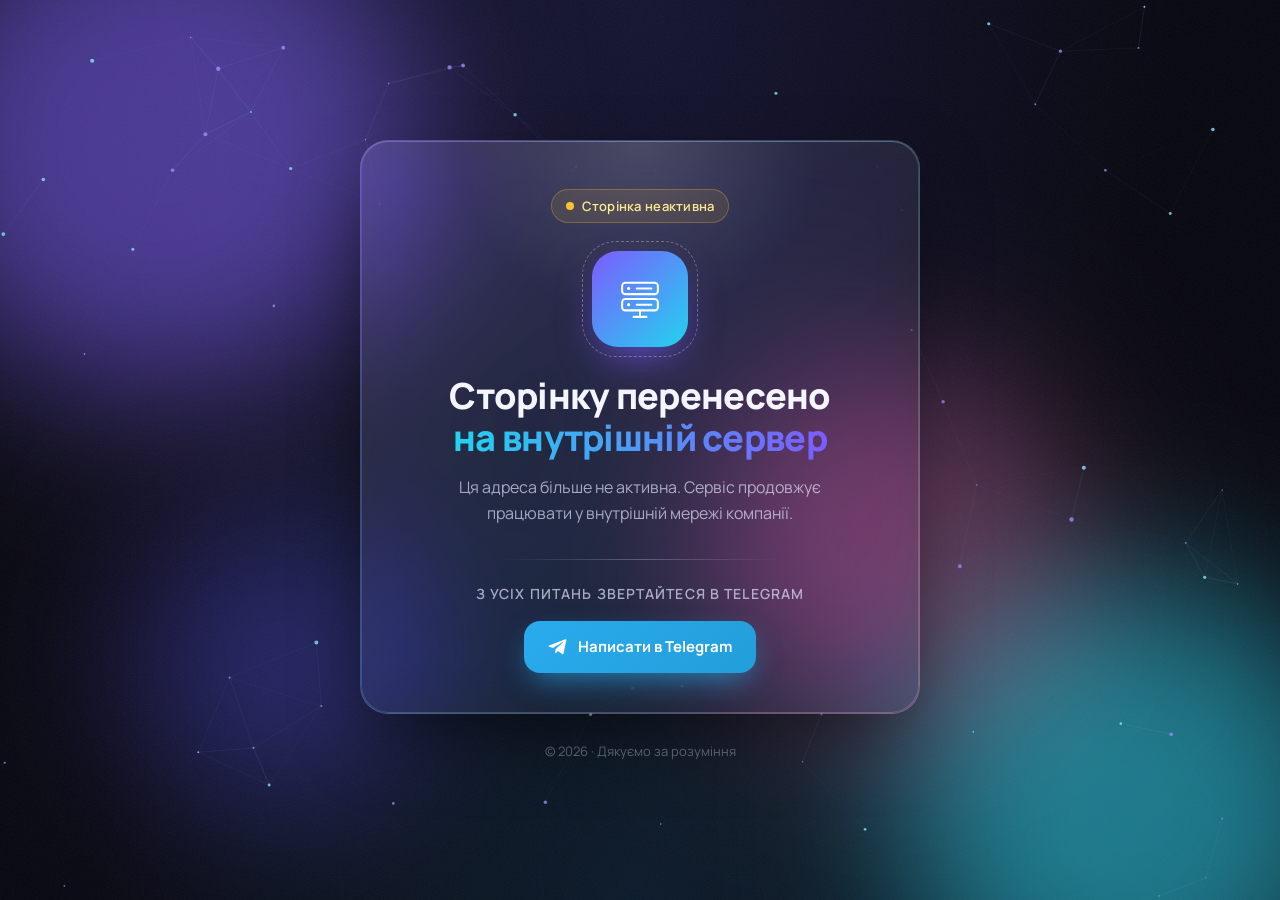
==== commit abcce775: "Replace dashboard build with page-moved notice Co-Authored-By: Claude Opus 5.5 <noreply@anthropic.co" ====
--- a/index.html
+++ b/index.html
@@ -1,18 +1,74 @@
-<!doctype html><html lang="uk"><head><meta charset="utf-8"><meta http-equiv="X-UA-Compatible" content="IE=edge"><meta name="viewport" content="width=device-width,initial-scale=1"><meta http-equiv="Content-Security-Policy" content="default-src 'self'; script-src 'self'; style-src 'self' 'unsafe-inline' https://fonts.googleapis.com; font-src 'self' https://fonts.gstatic.com; img-src 'self' data: https://cdn.weatherapi.com; connect-src 'self' https://api.weatherapi.com https://bank.gov.ua https://script.google.com https://script.googleusercontent.com; object-src 'none'; base-uri 'self'; form-action 'self'; frame-src 'none'"><meta name="referrer" content="strict-origin-when-cross-origin"><link rel="icon" type="image/png" href="/favicon.png"><link rel="preconnect" href="https://fonts.googleapis.com"><link rel="preconnect" href="https://fonts.gstatic.com" crossorigin><link rel="stylesheet" href="https://fonts.googleapis.com/css2?family=Manrope:wght@400..800&display=swap"><title>Dashboard</title><style>/* Заставка до загрузки скриптов: фирменный фон и логотип в бегущем кольце. Исчезает, когда Vue заменяет содержимое #app */
-      .splash { position: fixed; top: 0; right: 0; bottom: 0; left: 0; display: flex; align-items: center; justify-content: center; overflow: hidden; background: #FCCA05; font-family: Manrope, system-ui, sans-serif; }
-      .splash__pill { position: absolute; border-radius: 999px; transform: rotate(-24deg); }
-      .splash__pill--a { top: -80px; left: -60px; width: 460px; height: 200px; background: #1D1D1B; }
-      .splash__pill--b { right: -80px; bottom: -40px; width: 420px; height: 190px; background: #FFFFFF; }
-      .splash__pill--c { top: 8%; right: 12%; width: 200px; height: 78px; background: #1D1D1B; opacity: 0.85; }
-      .splash__mark { position: relative; width: 132px; height: 132px; }
-      .splash__ring { position: absolute; top: 0; left: 0; box-sizing: border-box; width: 100%; height: 100%; border: 4px solid rgba(29, 29, 27, 0.14); border-top-color: #1D1D1B; border-radius: 50%; animation: splash-spin 1.6s linear infinite; }
-      .splash__logo { position: absolute; top: 50%; left: 50%; display: flex; align-items: center; justify-content: center; width: 72px; height: 72px; margin: -36px 0 0 -36px; border-radius: 18px; background: #1D1D1B; box-shadow: 0 14px 28px -14px rgba(0, 0, 0, 0.55); color: #fff; font-size: 40px; font-weight: 800; }
-      .splash__logo i { width: 7px; height: 7px; margin: 14px 0 0 2px; border-radius: 50%; background: #FCCA05; }
-      @media (prefers-color-scheme: dark) {
-        .splash { background: #1D1D1B; }
-        .splash__pill--a, .splash__pill--c { background: #FCCA05; }
-        .splash__pill--b { background: rgba(255, 255, 255, 0.12); }
-        .splash__ring { border-color: rgba(255, 255, 255, 0.14); border-top-color: #FFFFFF; }
-        .splash__logo { background: #0d0d0c; }
-      }
-      @keyframes splash-spin { to { transform: rotate(360deg); } }</style><script defer="defer" src="/js/chunk-vendors.2eca5d1f.js"></script><script defer="defer" src="/js/app.9ed6899c.js"></script><link href="/css/chunk-vendors.89780698.css" rel="stylesheet"><link href="/css/app.ae5751c6.css" rel="stylesheet"></head><body><noscript><strong>We're sorry but kiber-dashboard-rebuild-vue doesn't work properly without JavaScript enabled. Please enable it to continue.</strong></noscript><div id="app"><div class="splash" role="status" aria-label="Loading"><span class="splash__pill splash__pill--a"></span> <span class="splash__pill splash__pill--b"></span> <span class="splash__pill splash__pill--c"></span><div class="splash__mark"><span class="splash__ring"></span> <span class="splash__logo">K<i></i></span></div></div></div></body></html>+<!doctype html>
+<html lang="uk">
+<head>
+  <meta charset="UTF-8" />
+  <meta name="viewport" content="width=device-width, initial-scale=1.0" />
+  <title>Сторінку перенесено</title>
+  <meta name="robots" content="noindex, nofollow" />
+  <link rel="preconnect" href="https://fonts.googleapis.com" />
+  <link rel="preconnect" href="https://fonts.gstatic.com" crossorigin />
+  <link href="https://fonts.googleapis.com/css2?family=Manrope:wght@400;500;600;700;800&display=swap" rel="stylesheet" />
+  <link rel="stylesheet" href="styles.css" />
+</head>
+<body>
+  <!-- Анімований фон -->
+  <div class="bg" aria-hidden="true">
+    <div class="blob blob--1"></div>
+    <div class="blob blob--2"></div>
+    <div class="blob blob--3"></div>
+    <div class="blob blob--4"></div>
+    <canvas id="particles"></canvas>
+    <div class="grain"></div>
+  </div>
+
+  <main class="scene">
+    <section class="card" id="card">
+      <div class="card__shine" aria-hidden="true"></div>
+
+      <div class="badge">
+        <span class="badge__dot"></span>
+        Сторінка неактивна
+      </div>
+
+      <div class="icon" aria-hidden="true">
+        <svg viewBox="0 0 64 64" fill="none">
+          <rect x="10" y="12" width="44" height="14" rx="4" stroke="currentColor" stroke-width="2.5"/>
+          <rect x="10" y="32" width="44" height="14" rx="4" stroke="currentColor" stroke-width="2.5"/>
+          <circle cx="18" cy="19" r="2" fill="currentColor"/>
+          <circle cx="18" cy="39" r="2" fill="currentColor"/>
+          <path d="M28 19h18M28 39h18" stroke="currentColor" stroke-width="2.5" stroke-linecap="round"/>
+          <path d="M32 46v8M24 54h16" stroke="currentColor" stroke-width="2.5" stroke-linecap="round"/>
+        </svg>
+        <span class="icon__ring"></span>
+      </div>
+
+      <h1 class="title">
+        Сторінку перенесено<br />
+        <span class="title__accent">на внутрішній сервер</span>
+      </h1>
+
+      <p class="text">
+        Ця адреса більше не активна. Сервіс продовжує працювати
+        у внутрішній мережі компанії.
+      </p>
+
+      <div class="divider"></div>
+
+      <p class="contact-label">З усіх питань звертайтеся в Telegram</p>
+
+      <div class="actions">
+        <a class="btn btn--primary" href="https://t.me/+380636496923" target="_blank" rel="noopener">
+          <svg class="btn__icon" viewBox="0 0 24 24" fill="currentColor" aria-hidden="true">
+            <path d="M21.94 4.3 18.7 19.6c-.24 1.07-.88 1.34-1.78.83l-4.93-3.63-2.38 2.29c-.26.26-.48.48-.99.48l.36-5.02 9.14-8.26c.4-.36-.09-.55-.61-.2L6.2 13.2 1.33 11.68c-1.06-.33-1.08-1.06.22-1.57L20.6 2.77c.88-.32 1.65.2 1.34 1.53Z"/>
+          </svg>
+          Написати в Telegram
+        </a>
+      </div>
+    </section>
+
+    <footer class="footer">© <span id="year"></span> · Дякуємо за розуміння</footer>
+  </main>
+
+  <script src="main.js"></script>
+</body>
+</html>
--- a/styles.css
+++ b/styles.css
@@ -0,0 +1,359 @@
+:root {
+  --bg: #07070f;
+  --text: #f4f5ff;
+  --muted: rgba(230, 232, 255, 0.68);
+  --glass: rgba(255, 255, 255, 0.07);
+  --glass-border: rgba(255, 255, 255, 0.16);
+  --accent-1: #7c5cff;
+  --accent-2: #22d3ee;
+  --accent-3: #f472b6;
+  --tg: #2aabee;
+  --radius: 28px;
+}
+
+*,
+*::before,
+*::after { box-sizing: border-box; margin: 0; padding: 0; }
+
+html, body { height: 100%; }
+
+body {
+  font-family: "Manrope", system-ui, -apple-system, "Segoe UI", sans-serif;
+  background: var(--bg);
+  color: var(--text);
+  overflow-x: hidden;
+  -webkit-font-smoothing: antialiased;
+}
+
+/* ---------- Фон ---------- */
+.bg {
+  position: fixed;
+  inset: 0;
+  overflow: hidden;
+  z-index: 0;
+  background:
+    radial-gradient(ellipse at top, #141432 0%, transparent 60%),
+    radial-gradient(ellipse at bottom, #0b1a2a 0%, transparent 60%),
+    var(--bg);
+}
+
+.blob {
+  position: absolute;
+  border-radius: 50%;
+  filter: blur(80px);
+  opacity: 0.55;
+  mix-blend-mode: screen;
+  will-change: transform;
+}
+.blob--1 {
+  width: 520px; height: 520px;
+  background: var(--accent-1);
+  top: -120px; left: -100px;
+  animation: float1 22s ease-in-out infinite;
+}
+.blob--2 {
+  width: 460px; height: 460px;
+  background: var(--accent-2);
+  bottom: -140px; right: -80px;
+  animation: float2 26s ease-in-out infinite;
+}
+.blob--3 {
+  width: 380px; height: 380px;
+  background: var(--accent-3);
+  top: 40%; left: 55%;
+  opacity: 0.35;
+  animation: float3 30s ease-in-out infinite;
+}
+.blob--4 {
+  width: 300px; height: 300px;
+  background: #4f46e5;
+  bottom: 10%; left: 10%;
+  opacity: 0.4;
+  animation: float2 34s ease-in-out infinite reverse;
+}
+
+@keyframes float1 {
+  0%, 100% { transform: translate(0, 0) scale(1); }
+  33% { transform: translate(30vw, 15vh) scale(1.15); }
+  66% { transform: translate(10vw, 40vh) scale(0.9); }
+}
+@keyframes float2 {
+  0%, 100% { transform: translate(0, 0) scale(1); }
+  50% { transform: translate(-35vw, -30vh) scale(1.2); }
+}
+@keyframes float3 {
+  0%, 100% { transform: translate(-50%, -50%) scale(1); }
+  33% { transform: translate(-90%, -20%) scale(0.85); }
+  66% { transform: translate(-20%, -80%) scale(1.1); }
+}
+
+#particles {
+  position: absolute;
+  inset: 0;
+  width: 100%;
+  height: 100%;
+}
+
+.grain {
+  position: absolute;
+  inset: -50%;
+  opacity: 0.06;
+  pointer-events: none;
+  background-image: url("data:image/svg+xml,%3Csvg xmlns='http://www.w3.org/2000/svg' width='200' height='200'%3E%3Cfilter id='n'%3E%3CfeTurbulence type='fractalNoise' baseFrequency='0.9' numOctaves='3' stitchTiles='stitch'/%3E%3C/filter%3E%3Crect width='100%25' height='100%25' filter='url(%23n)'/%3E%3C/svg%3E");
+  animation: grain 8s steps(10) infinite;
+}
+@keyframes grain {
+  0%, 100% { transform: translate(0, 0); }
+  20% { transform: translate(-5%, 3%); }
+  40% { transform: translate(4%, -6%); }
+  60% { transform: translate(-3%, 5%); }
+  80% { transform: translate(6%, 2%); }
+}
+
+/* ---------- Сцена ---------- */
+.scene {
+  position: relative;
+  z-index: 1;
+  min-height: 100vh;
+  min-height: 100dvh;
+  display: flex;
+  flex-direction: column;
+  align-items: center;
+  justify-content: center;
+  gap: 28px;
+  padding: 32px 16px;
+  perspective: 1200px;
+}
+
+/* ---------- Скляна картка ---------- */
+.card {
+  position: relative;
+  width: 100%;
+  max-width: 560px;
+  padding: 48px 40px 40px;
+  text-align: center;
+  border-radius: var(--radius);
+  background: linear-gradient(145deg, rgba(255,255,255,0.12), rgba(255,255,255,0.03));
+  border: 1px solid var(--glass-border);
+  backdrop-filter: blur(24px) saturate(160%);
+  -webkit-backdrop-filter: blur(24px) saturate(160%);
+  box-shadow:
+    0 30px 80px -20px rgba(0, 0, 0, 0.6),
+    inset 0 1px 0 rgba(255, 255, 255, 0.2),
+    inset 0 -1px 0 rgba(255, 255, 255, 0.04);
+  transform-style: preserve-3d;
+  transition: transform 0.25s ease-out;
+  overflow: hidden;
+  opacity: 0;
+  animation: cardIn 1s cubic-bezier(.2,.8,.2,1) 0.15s forwards;
+}
+
+@keyframes cardIn {
+  from { opacity: 0; transform: translateY(40px) scale(0.96); filter: blur(10px); }
+  to   { opacity: 1; transform: translateY(0) scale(1); filter: blur(0); }
+}
+
+/* Градієнтна рамка */
+.card::before {
+  content: "";
+  position: absolute;
+  inset: 0;
+  border-radius: inherit;
+  padding: 1px;
+  background: linear-gradient(135deg, rgba(124,92,255,.7), rgba(34,211,238,.4), rgba(244,114,182,.6));
+  -webkit-mask: linear-gradient(#000 0 0) content-box, linear-gradient(#000 0 0);
+  -webkit-mask-composite: xor;
+  mask-composite: exclude;
+  pointer-events: none;
+  opacity: 0.6;
+}
+
+/* Відблиск, що йде за курсором */
+.card__shine {
+  position: absolute;
+  inset: 0;
+  pointer-events: none;
+  background: radial-gradient(
+    400px circle at var(--mx, 50%) var(--my, 0%),
+    rgba(255, 255, 255, 0.14),
+    transparent 45%
+  );
+  transition: opacity 0.3s;
+}
+
+/* ---------- Бейдж ---------- */
+.badge {
+  display: inline-flex;
+  align-items: center;
+  gap: 8px;
+  padding: 7px 14px;
+  border-radius: 999px;
+  font-size: 13px;
+  font-weight: 600;
+  letter-spacing: 0.02em;
+  color: #fde68a;
+  background: rgba(251, 191, 36, 0.1);
+  border: 1px solid rgba(251, 191, 36, 0.28);
+  margin-bottom: 28px;
+}
+.badge__dot {
+  width: 8px; height: 8px;
+  border-radius: 50%;
+  background: #fbbf24;
+  box-shadow: 0 0 0 0 rgba(251, 191, 36, 0.7);
+  animation: pulse 2s infinite;
+}
+@keyframes pulse {
+  0% { box-shadow: 0 0 0 0 rgba(251, 191, 36, 0.7); }
+  70% { box-shadow: 0 0 0 10px rgba(251, 191, 36, 0); }
+  100% { box-shadow: 0 0 0 0 rgba(251, 191, 36, 0); }
+}
+
+/* ---------- Іконка ---------- */
+.icon {
+  position: relative;
+  width: 96px; height: 96px;
+  margin: 0 auto 28px;
+  display: grid;
+  place-items: center;
+  border-radius: 26px;
+  color: #fff;
+  background: linear-gradient(135deg, var(--accent-1), var(--accent-2));
+  box-shadow: 0 18px 40px -10px rgba(124, 92, 255, 0.7);
+  animation: bob 5s ease-in-out infinite;
+}
+.icon svg { width: 52px; height: 52px; }
+.icon__ring {
+  position: absolute;
+  inset: -10px;
+  border-radius: 34px;
+  border: 1px dashed rgba(255, 255, 255, 0.3);
+  animation: spin 18s linear infinite;
+}
+@keyframes bob {
+  0%, 100% { transform: translateY(0) rotate(0deg); }
+  50% { transform: translateY(-8px) rotate(-3deg); }
+}
+@keyframes spin { to { transform: rotate(360deg); } }
+
+/* ---------- Текст ---------- */
+.title {
+  font-size: clamp(26px, 5vw, 36px);
+  font-weight: 800;
+  line-height: 1.15;
+  letter-spacing: -0.02em;
+  margin-bottom: 16px;
+}
+.title__accent {
+  background: linear-gradient(90deg, var(--accent-2), var(--accent-1), var(--accent-3), var(--accent-2));
+  background-size: 300% 100%;
+  -webkit-background-clip: text;
+  background-clip: text;
+  color: transparent;
+  animation: gradientMove 8s linear infinite;
+}
+@keyframes gradientMove {
+  to { background-position: 300% 0; }
+}
+
+.text {
+  font-size: 16px;
+  line-height: 1.65;
+  color: var(--muted);
+  max-width: 420px;
+  margin: 0 auto;
+}
+
+.divider {
+  height: 1px;
+  margin: 32px auto 24px;
+  max-width: 280px;
+  background: linear-gradient(90deg, transparent, rgba(255,255,255,0.25), transparent);
+}
+
+.contact-label {
+  font-size: 14px;
+  font-weight: 600;
+  color: var(--muted);
+  margin-bottom: 18px;
+  text-transform: uppercase;
+  letter-spacing: 0.08em;
+}
+
+/* ---------- Кнопки ---------- */
+.actions {
+  display: flex;
+  flex-wrap: wrap;
+  justify-content: center;
+  gap: 12px;
+}
+
+.btn {
+  position: relative;
+  display: inline-flex;
+  align-items: center;
+  justify-content: center;
+  gap: 10px;
+  min-height: 52px;
+  padding: 0 24px;
+  border-radius: 16px;
+  font-family: inherit;
+  font-size: 15px;
+  font-weight: 700;
+  text-decoration: none;
+  cursor: pointer;
+  border: none;
+  overflow: hidden;
+  transition: transform 0.2s ease, box-shadow 0.3s ease, background 0.3s ease;
+}
+.btn:active { transform: scale(0.97); }
+.btn__icon { width: 20px; height: 20px; flex-shrink: 0; }
+
+.btn--primary {
+  color: #fff;
+  background: linear-gradient(135deg, #2aabee, #229ed9);
+  box-shadow: 0 12px 30px -8px rgba(42, 171, 238, 0.7);
+}
+.btn--primary::after {
+  content: "";
+  position: absolute;
+  top: 0; left: -120%;
+  width: 60%; height: 100%;
+  background: linear-gradient(120deg, transparent, rgba(255,255,255,0.45), transparent);
+  transform: skewX(-20deg);
+  animation: shimmer 3.5s ease-in-out infinite;
+}
+@keyframes shimmer {
+  0%, 60% { left: -120%; }
+  100% { left: 160%; }
+}
+.btn--primary:hover {
+  transform: translateY(-2px);
+  box-shadow: 0 18px 40px -8px rgba(42, 171, 238, 0.9);
+}
+
+/* ---------- Футер ---------- */
+.footer {
+  font-size: 13px;
+  color: rgba(230, 232, 255, 0.4);
+  opacity: 0;
+  animation: fadeIn 1s ease 0.9s forwards;
+}
+@keyframes fadeIn { to { opacity: 1; } }
+
+/* ---------- Адаптив ---------- */
+@media (max-width: 520px) {
+  .card { padding: 40px 22px 28px; border-radius: 24px; }
+  .icon { width: 80px; height: 80px; border-radius: 22px; }
+  .icon svg { width: 44px; height: 44px; }
+  .btn { width: 100%; }
+  .blob { filter: blur(60px); }
+}
+
+@media (prefers-reduced-motion: reduce) {
+  *, *::before, *::after {
+    animation-duration: 0.01ms !important;
+    animation-iteration-count: 1 !important;
+    transition-duration: 0.01ms !important;
+  }
+}
